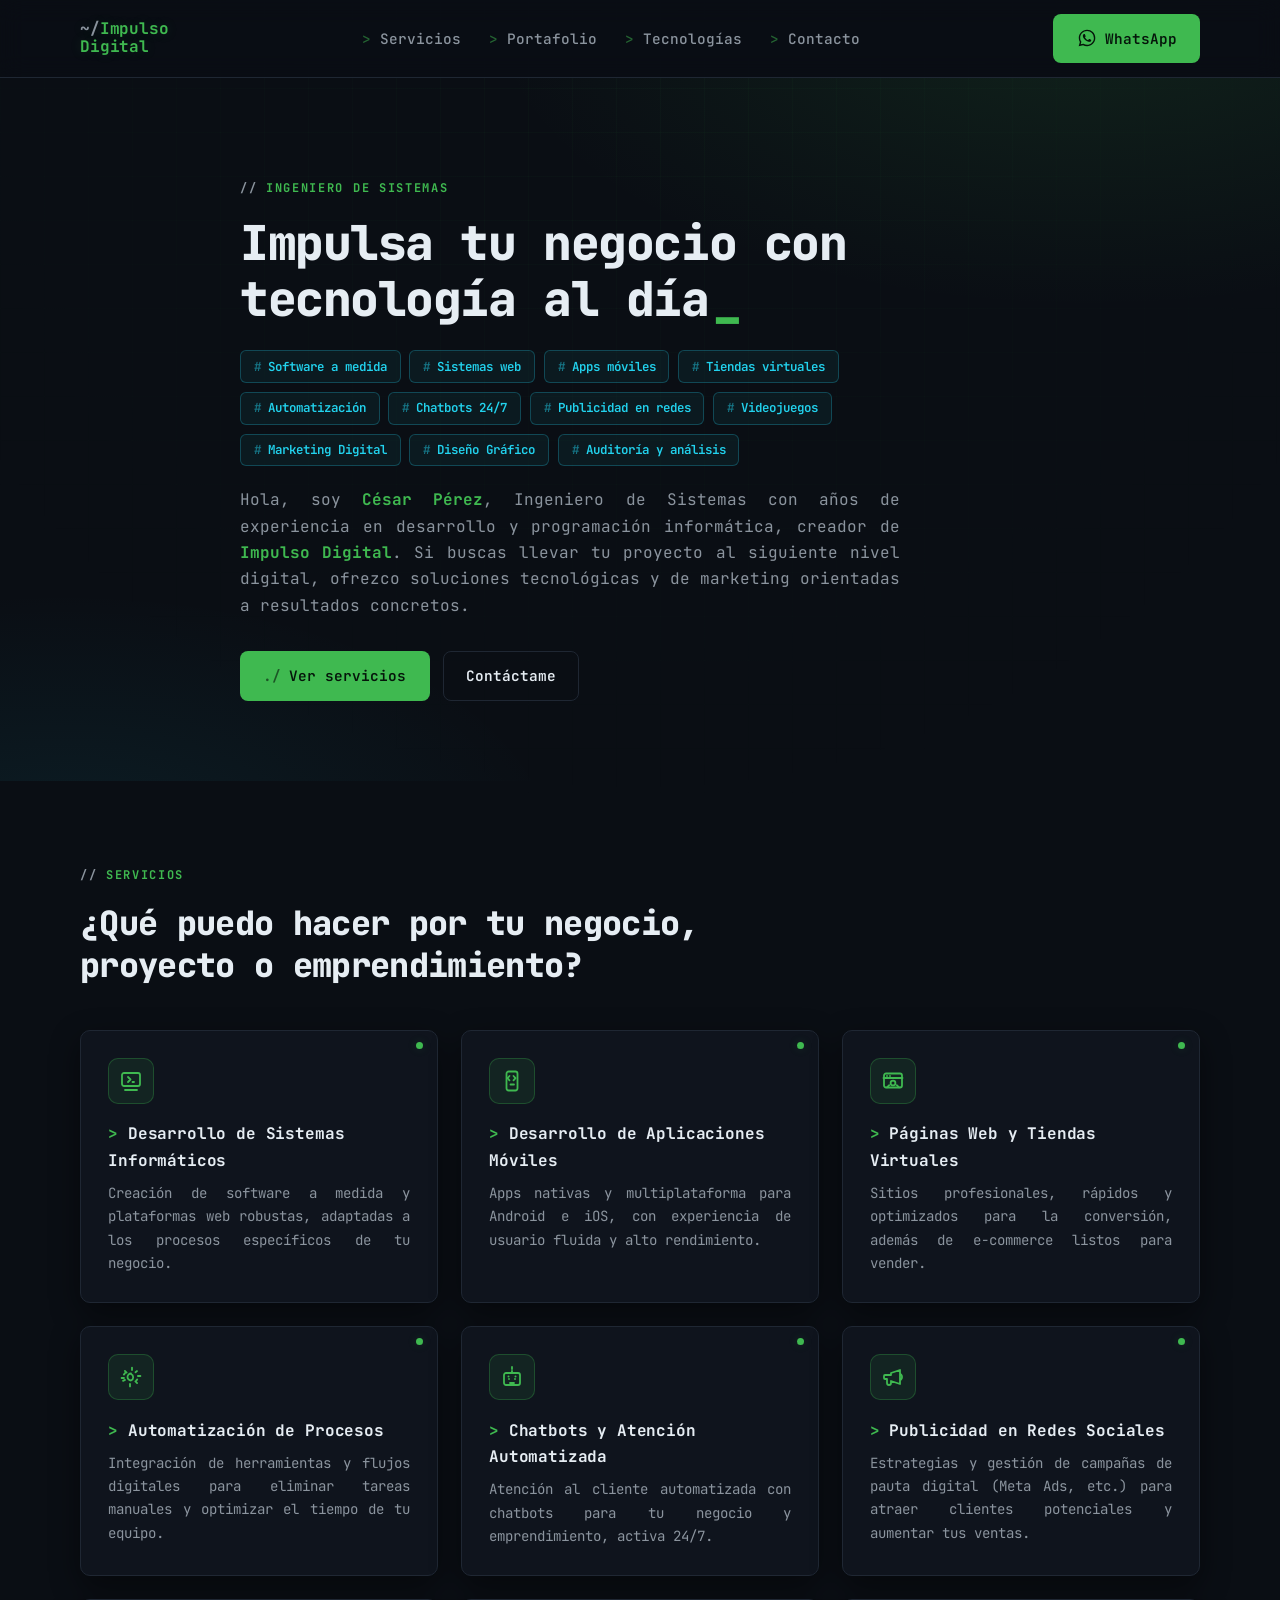
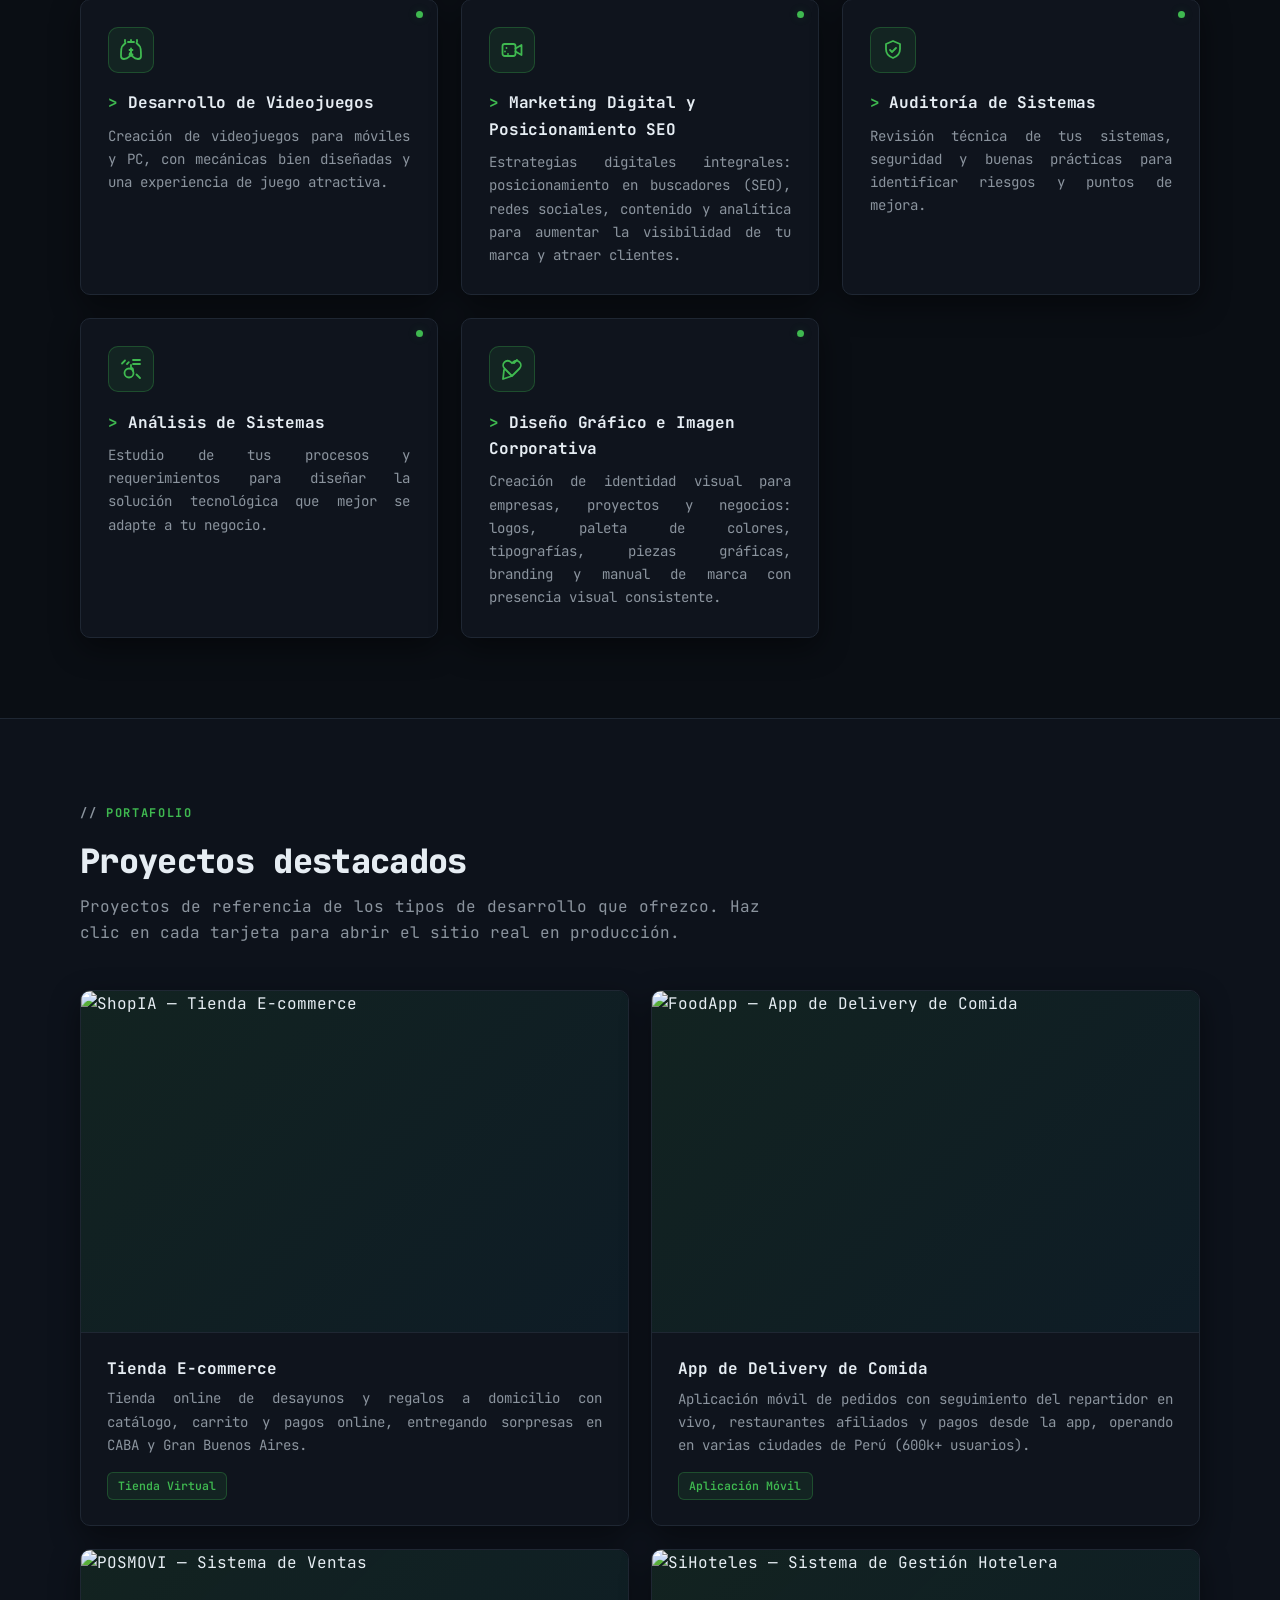
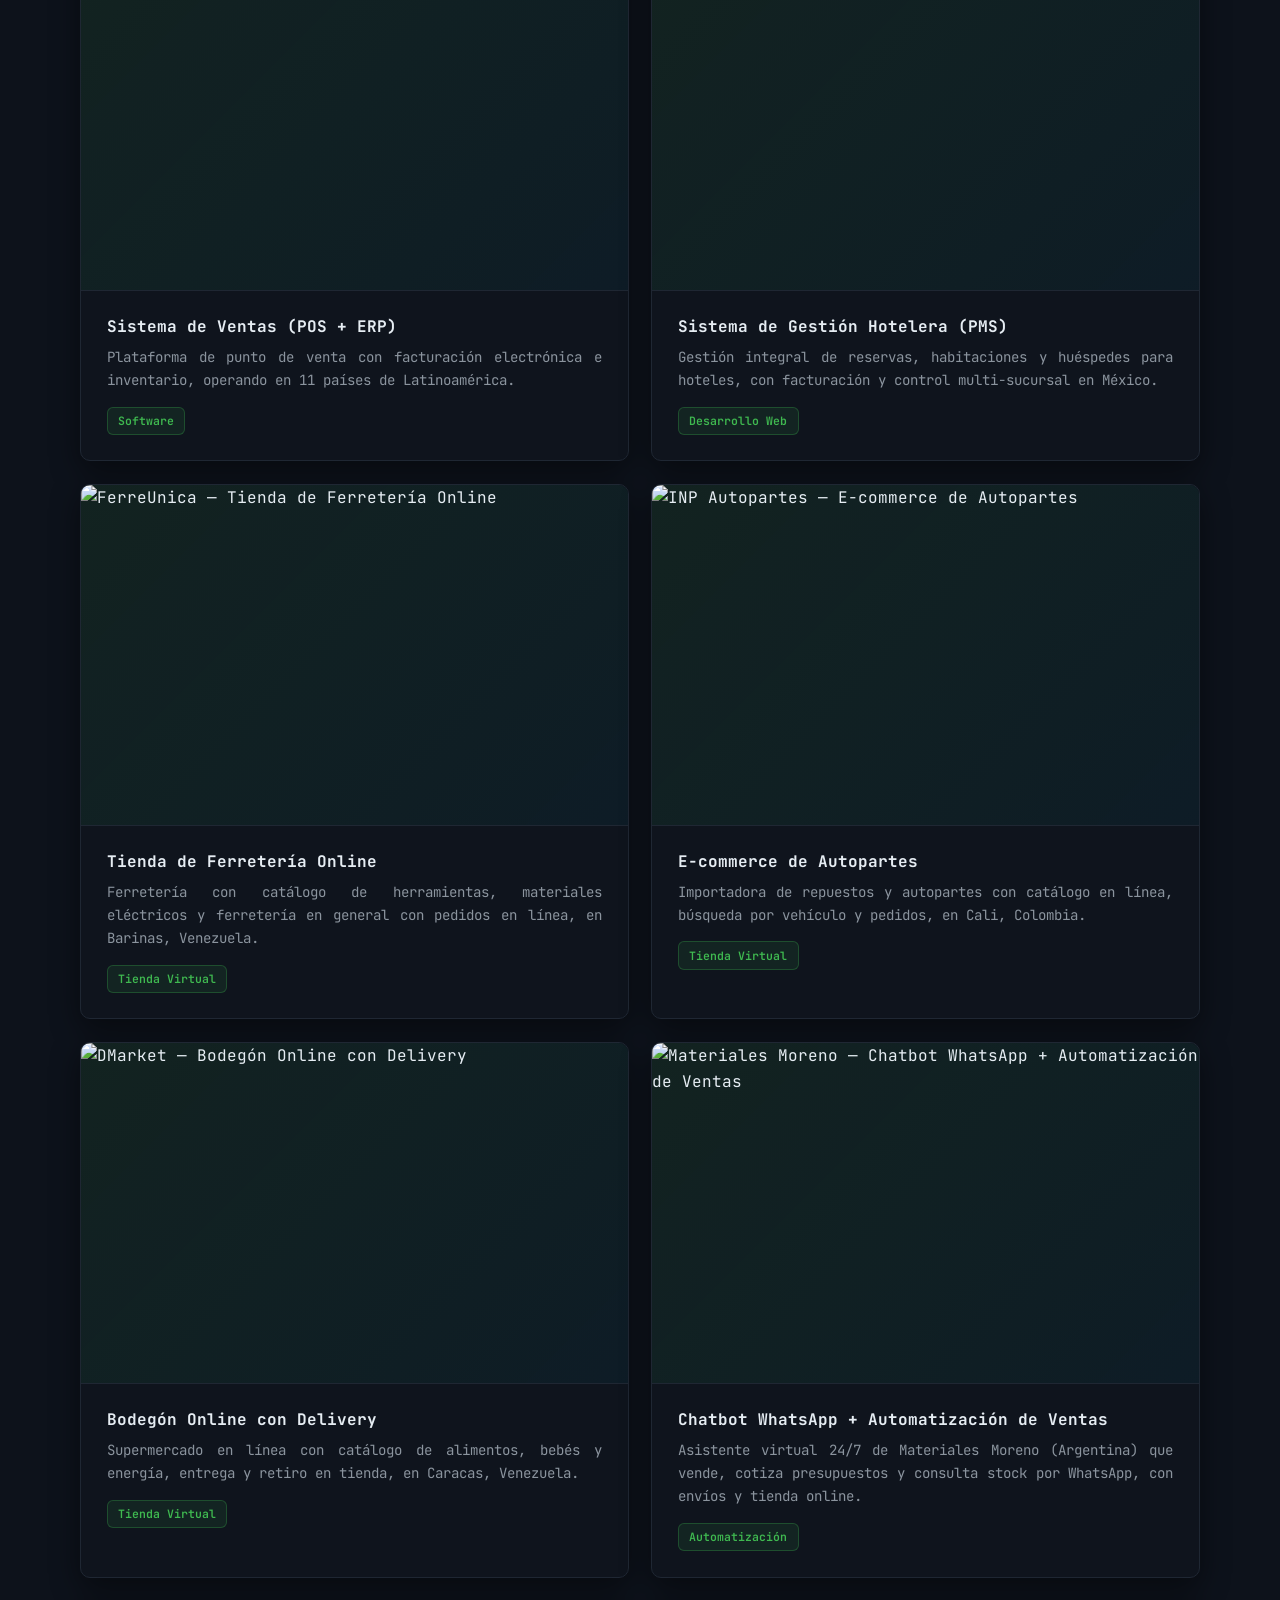
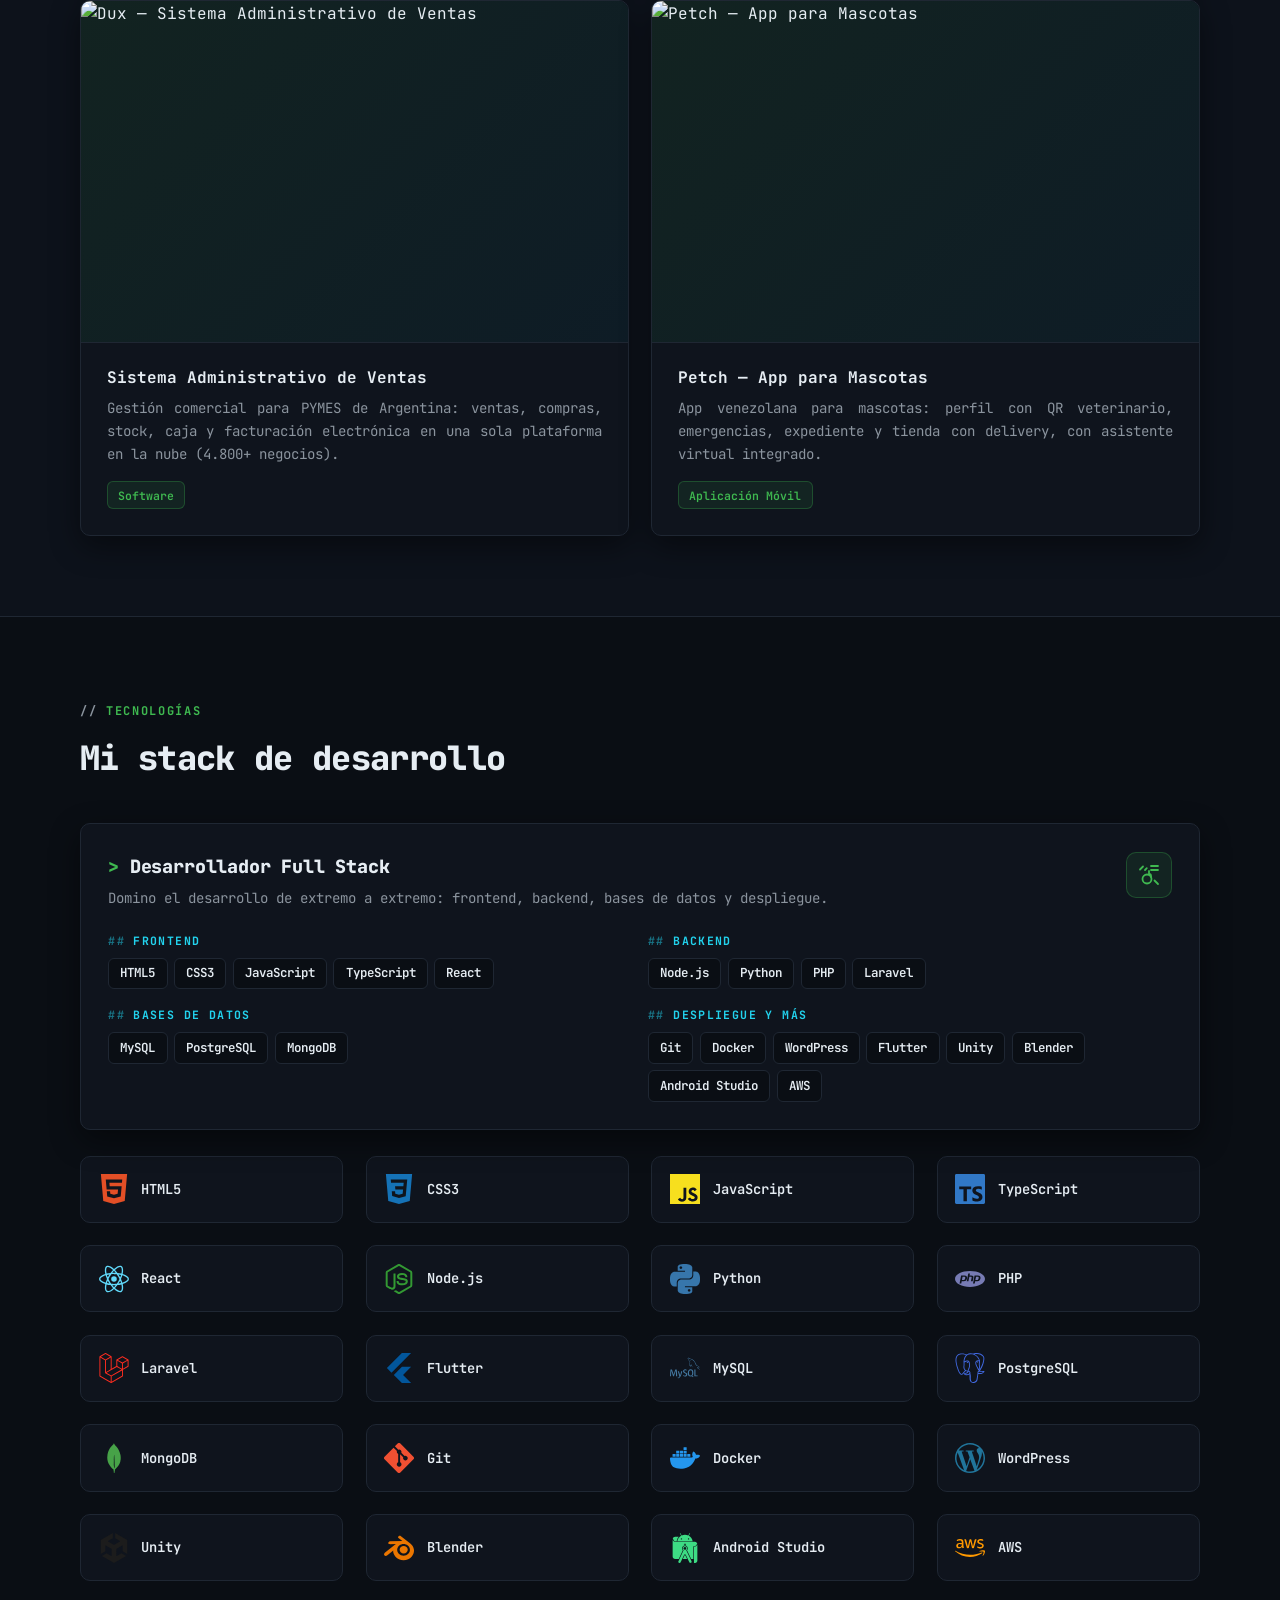
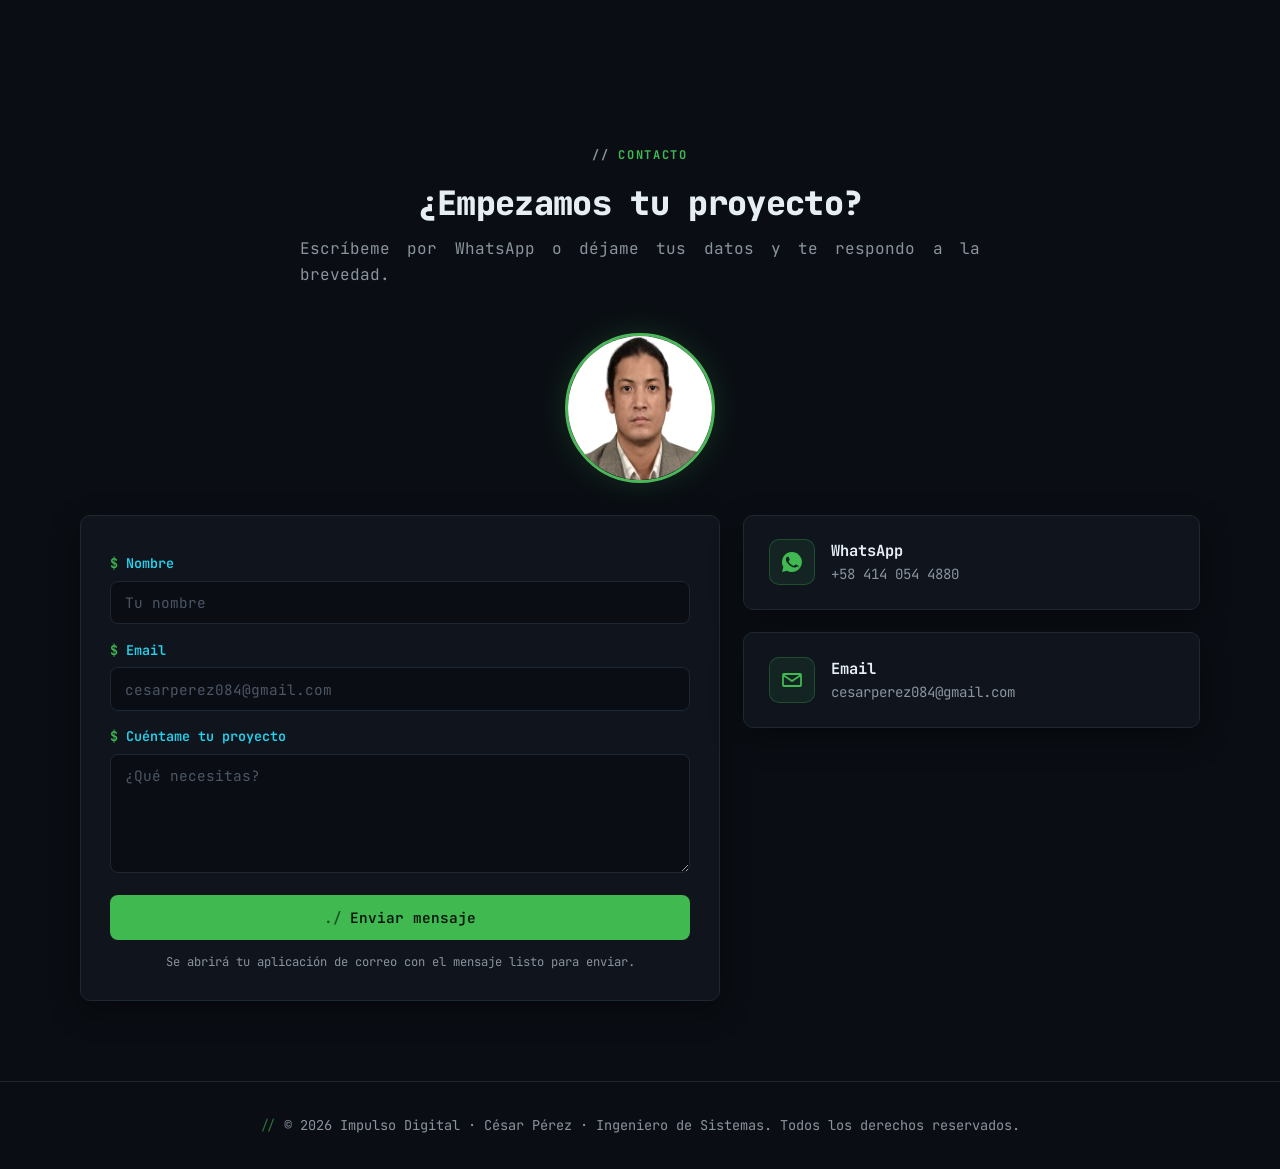
==== index.html @ 7f77f97d "Add files via upload" ====
<!DOCTYPE html>
<html lang="es">
<head>
  <meta charset="UTF-8">
  <meta name="viewport" content="width=device-width, initial-scale=1.0">
  <meta name="description" content="Servicios de ingeniería de sistemas: desarrollo de software, apps móviles, páginas web, tiendas virtuales, automatización y publicidad digital.">
  <title>César Pérez | Impulso Digital | Ingeniero de Sistemas</title>
  <link rel="preconnect" href="https://fonts.googleapis.com">
  <link rel="preconnect" href="https://fonts.gstatic.com" crossorigin>
  <link href="https://fonts.googleapis.com/css2?family=JetBrains+Mono:wght@400;500;600;700;800&display=swap" rel="stylesheet">
  <link rel="icon" type="image/png" href="img/9594783.png">
  <link rel="stylesheet" href="css/styles.css">
  <script>
    window.va = window.va || function () { (window.vaq = window.vaq || []).push(arguments); };
  </script>
  <script defer src="/_vercel/insights/script.js"></script>
</head>
<body>

  <header class="nav">
    <div class="container nav-inner">
      <a href="#inicio" class="logo">Impulso<br>Digital</a>
      <nav class="nav-links">
        <a href="#servicios">Servicios</a>
        <a href="#portafolio">Portafolio</a>
        <a href="#tecnologias">Tecnologías</a>
        <a href="#contacto">Contacto</a>
      </nav>
      <a href="https://wa.me/584140544880" target="_blank" rel="noopener" class="btn btn-primary nav-cta" aria-label="WhatsApp">
        <svg class="cta-icon" viewBox="0 0 24 24" width="20" height="20" fill="currentColor" aria-hidden="true"><path d="M12.04 2C6.58 2 2.13 6.45 2.13 11.91c0 1.75.46 3.45 1.32 4.95L2 22l5.25-1.38a9.9 9.9 0 0 0 4.79 1.22h.01c5.46 0 9.9-4.45 9.9-9.91 0-2.65-1.03-5.14-2.9-7.01A9.82 9.82 0 0 0 12.04 2zm.01 18.14h-.01a8.2 8.2 0 0 1-4.19-1.15l-.3-.18-3.11.82.83-3.04-.2-.31a8.2 8.2 0 0 1-1.26-4.37c0-4.54 3.7-8.23 8.24-8.23 2.2 0 4.27.86 5.82 2.42a8.18 8.18 0 0 1 2.41 5.83c0 4.54-3.7 8.24-8.23 8.24zm4.52-6.16c-.25-.12-1.47-.72-1.69-.81-.23-.08-.39-.12-.56.13-.17.24-.64.8-.78.97-.14.16-.29.18-.54.06-.25-.12-1.05-.39-1.99-1.23-.74-.66-1.23-1.47-1.38-1.72-.14-.25-.02-.38.11-.51.11-.11.25-.29.37-.43.12-.14.17-.25.25-.41.08-.17.04-.31-.02-.43-.06-.12-.56-1.34-.76-1.84-.2-.48-.41-.42-.56-.43h-.48c-.17 0-.43.06-.66.31-.22.25-.86.85-.86 2.07 0 1.22.89 2.4 1.01 2.56.12.17 1.75 2.67 4.23 3.74.59.26 1.05.41 1.41.52.59.19 1.13.16 1.56.1.48-.07 1.47-.6 1.67-1.18.21-.58.21-1.07.15-1.18-.06-.1-.23-.16-.48-.28z"/></svg>
        <span class="cta-text">WhatsApp</span>
      </a>
      <button class="nav-toggle" aria-label="Abrir menú">
        <span></span><span></span><span></span>
      </button>
    </div>
  </header>

  <main>
    <section id="inicio" class="hero">
      <div class="container hero-inner">
        <p class="eyebrow">Ingeniero de Sistemas</p>
        <h1>Impulsa tu negocio con tecnología al día</h1>
        <ul class="hero-services">
          <li>Software a medida</li>
          <li>Sistemas web</li>
          <li>Apps móviles</li>
          <li>Tiendas virtuales</li>
          <li>Automatización</li>
          <li>Chatbots 24/7</li>
          <li>Publicidad en redes</li>
          <li>Videojuegos</li>
          <li>Marketing Digital</li>
          <li>Diseño Gráfico</li>
          <li>Auditoría y análisis</li>
        </ul>
        <p class="hero-sub">Hola, soy <strong>César Pérez</strong>, Ingeniero de Sistemas con años de experiencia en desarrollo y programación informática, creador de <strong>Impulso Digital</strong>. Si buscas llevar tu proyecto al siguiente nivel digital, ofrezco soluciones tecnológicas y de marketing orientadas a resultados concretos.</p>
        <div class="hero-actions">
          <a href="#servicios" class="btn btn-primary">Ver servicios</a>
          <a href="#contacto" class="btn btn-outline">Contáctame</a>
        </div>
      </div>
    </section>

    <section id="servicios" class="section">
      <div class="container">
        <div class="section-head">
          <p class="eyebrow">Servicios</p>
          <h2>¿Qué puedo hacer por tu negocio, proyecto o emprendimiento?</h2>
        </div>
        <div class="grid services-grid">
          <article class="card service">
            <div class="icon"><svg><use href="#sistema"></use></svg></div>
            <h3>Desarrollo de Sistemas Informáticos</h3>
            <p>Creación de software a medida y plataformas web robustas, adaptadas a los procesos específicos de tu negocio.</p>
          </article>
          <article class="card service">
            <div class="icon"><svg><use href="#app"></use></svg></div>
            <h3>Desarrollo de Aplicaciones Móviles</h3>
            <p>Apps nativas y multiplataforma para Android e iOS, con experiencia de usuario fluida y alto rendimiento.</p>
          </article>
          <article class="card service">
            <div class="icon"><svg><use href="#web"></use></svg></div>
            <h3>Páginas Web y Tiendas Virtuales</h3>
            <p>Sitios profesionales, rápidos y optimizados para la conversión, además de e-commerce listos para vender.</p>
          </article>
          <article class="card service">
            <div class="icon"><svg><use href="#autom"></use></svg></div>
            <h3>Automatización de Procesos</h3>
            <p>Integración de herramientas y flujos digitales para eliminar tareas manuales y optimizar el tiempo de tu equipo.</p>
          </article>
          <article class="card service">
            <div class="icon"><svg><use href="#bot"></use></svg></div>
            <h3>Chatbots y Atención Automatizada</h3>
            <p>Atención al cliente automatizada con chatbots para tu negocio y emprendimiento, activa 24/7.</p>
          </article>
          <article class="card service">
            <div class="icon"><svg><use href="#ads"></use></svg></div>
            <h3>Publicidad en Redes Sociales</h3>
            <p>Estrategias y gestión de campañas de pauta digital (Meta Ads, etc.) para atraer clientes potenciales y aumentar tus ventas.</p>
          </article>
          <article class="card service">
            <div class="icon"><svg><use href="#game"></use></svg></div>
            <h3>Desarrollo de Videojuegos</h3>
            <p>Creación de videojuegos para móviles y PC, con mecánicas bien diseñadas y una experiencia de juego atractiva.</p>
          </article>
          <article class="card service">
            <div class="icon"><svg><use href="#video"></use></svg></div>
            <h3>Marketing Digital y Posicionamiento SEO</h3>
            <p>Estrategias digitales integrales: posicionamiento en buscadores (SEO), redes sociales, contenido y analítica para aumentar la visibilidad de tu marca y atraer clientes.</p>
          </article>
          <article class="card service">
            <div class="icon"><svg><use href="#audit"></use></svg></div>
            <h3>Auditoría de Sistemas</h3>
            <p>Revisión técnica de tus sistemas, seguridad y buenas prácticas para identificar riesgos y puntos de mejora.</p>
          </article>
          <article class="card service">
            <div class="icon"><svg><use href="#analisis"></use></svg></div>
            <h3>Análisis de Sistemas</h3>
            <p>Estudio de tus procesos y requerimientos para diseñar la solución tecnológica que mejor se adapte a tu negocio.</p>
          </article>
          <article class="card service">
            <div class="icon"><svg><use href="#design"></use></svg></div>
            <h3>Diseño Gráfico e Imagen Corporativa</h3>
            <p>Creación de identidad visual para empresas, proyectos y negocios: logos, paleta de colores, tipografías, piezas gráficas, branding y manual de marca con presencia visual consistente.</p>
          </article>
        </div>
    </section>

    <section id="portafolio" class="section section-alt">
      <div class="container">
        <div class="section-head">
          <p class="eyebrow">Portafolio</p>
          <h2>Proyectos destacados</h2>
          <p class="section-desc">Proyectos de referencia de los tipos de desarrollo que ofrezco. Haz clic en cada tarjeta para abrir el sitio real en producción.</p>
        </div>
        <div class="grid portfolio-grid">
          <a class="portfolio-link" href="https://desayunospersonalizados.com/" target="_blank" rel="noopener">
            <figure class="card portfolio-card">
              <div class="portfolio-img"><img src="https://s.wordpress.com/mshots/v1/https%3A%2F%2Fdesayunospersonalizados.com%2F?w=1000" alt="ShopIA — Tienda E-commerce" loading="lazy"></div>
              <figcaption>
                <h3>Tienda E-commerce</h3>
                <p>Tienda online de desayunos y regalos a domicilio con catálogo, carrito y pagos online, entregando sorpresas en CABA y Gran Buenos Aires.</p>
                <span class="tag">Tienda Virtual</span>
              </figcaption>
            </figure>
          </a>
          <a class="portfolio-link" href="https://llamafood.com/" target="_blank" rel="noopener">
            <figure class="card portfolio-card">
              <div class="portfolio-img"><img src="https://s.wordpress.com/mshots/v1/https%3A%2F%2Fllamafood.com%2F?w=1000" alt="FoodApp — App de Delivery de Comida" loading="lazy"></div>
              <figcaption>
                <h3>App de Delivery de Comida</h3>
                <p>Aplicación móvil de pedidos con seguimiento del repartidor en vivo, restaurantes afiliados y pagos desde la app, operando en varias ciudades de Perú (600k+ usuarios).</p>
                <span class="tag">Aplicación Móvil</span>
              </figcaption>
            </figure>
          </a>
          <a class="portfolio-link" href="https://www.posmovi.com/" target="_blank" rel="noopener">
            <figure class="card portfolio-card">
              <div class="portfolio-img"><img src="https://s.wordpress.com/mshots/v1/https%3A%2F%2Fwww.posmovi.com%2F?w=1000" alt="POSMOVI — Sistema de Ventas" loading="lazy"></div>
              <figcaption>
                <h3>Sistema de Ventas (POS + ERP)</h3>
                <p>Plataforma de punto de venta con facturación electrónica e inventario, operando en 11 países de Latinoamérica.</p>
                <span class="tag">Software</span>
              </figcaption>
            </figure>
          </a>
          <a class="portfolio-link" href="https://sihoteles.com/" target="_blank" rel="noopener">
            <figure class="card portfolio-card">
              <div class="portfolio-img"><img src="https://s.wordpress.com/mshots/v1/https%3A%2F%2Fsihoteles.com%2F?w=1000" alt="SiHoteles — Sistema de Gestión Hotelera" loading="lazy"></div>
              <figcaption>
                <h3>Sistema de Gestión Hotelera (PMS)</h3>
                <p>Gestión integral de reservas, habitaciones y huéspedes para hoteles, con facturación y control multi-sucursal en México.</p>
                <span class="tag">Desarrollo Web</span>
              </figcaption>
            </figure>
          </a>
          <a class="portfolio-link" href="https://ferreunica.com/" target="_blank" rel="noopener">
            <figure class="card portfolio-card">
              <div class="portfolio-img"><img src="https://s.wordpress.com/mshots/v1/https%3A%2F%2Fferreunica.com%2F?w=1000" alt="FerreUnica — Tienda de Ferretería Online" loading="lazy"></div>
              <figcaption>
                <h3>Tienda de Ferretería Online</h3>
                <p>Ferretería con catálogo de herramientas, materiales eléctricos y ferretería en general con pedidos en línea, en Barinas, Venezuela.</p>
                <span class="tag">Tienda Virtual</span>
              </figcaption>
            </figure>
          </a>
          <a class="portfolio-link" href="https://inpautopartes.com/" target="_blank" rel="noopener">
            <figure class="card portfolio-card">
              <div class="portfolio-img"><img src="https://s.wordpress.com/mshots/v1/https%3A%2F%2Finpautopartes.com%2F?w=1000" alt="INP Autopartes — E-commerce de Autopartes" loading="lazy"></div>
              <figcaption>
                <h3>E-commerce de Autopartes</h3>
                <p>Importadora de repuestos y autopartes con catálogo en línea, búsqueda por vehículo y pedidos, en Cali, Colombia.</p>
                <span class="tag">Tienda Virtual</span>
              </figcaption>
            </figure>
          </a>
          <a class="portfolio-link" href="https://www.dmarket.com.ve/" target="_blank" rel="noopener">
            <figure class="card portfolio-card">
              <div class="portfolio-img"><img src="https://s.wordpress.com/mshots/v1/https%3A%2F%2Fwww.dmarket.com.ve%2F?w=1000" alt="DMarket — Bodegón Online con Delivery" loading="lazy"></div>
              <figcaption>
                <h3>Bodegón Online con Delivery</h3>
                <p>Supermercado en línea con catálogo de alimentos, bebés y energía, entrega y retiro en tienda, en Caracas, Venezuela.</p>
                <span class="tag">Tienda Virtual</span>
              </figcaption>
            </figure>
          </a>
          <a class="portfolio-link" href="https://materialesmoreno.com.ar/" target="_blank" rel="noopener">
            <figure class="card portfolio-card">
              <div class="portfolio-img"><img src="https://s.wordpress.com/mshots/v1/https%3A%2F%2Fmaterialesmoreno.com.ar%2F?w=1000" alt="Materiales Moreno — Chatbot WhatsApp + Automatización de Ventas" loading="lazy"></div>
              <figcaption>
                <h3>Chatbot WhatsApp + Automatización de Ventas</h3>
                <p>Asistente virtual 24/7 de Materiales Moreno (Argentina) que vende, cotiza presupuestos y consulta stock por WhatsApp, con envíos y tienda online.</p>
                <span class="tag">Automatización</span>
              </figcaption>
            </figure>
          </a>
          <a class="portfolio-link" href="https://duxsoftware.com.ar/" target="_blank" rel="noopener">
            <figure class="card portfolio-card">
              <div class="portfolio-img"><img src="https://s.wordpress.com/mshots/v1/https%3A%2F%2Fduxsoftware.com.ar%2F?w=1000" alt="Dux — Sistema Administrativo de Ventas" loading="lazy"></div>
              <figcaption>
                <h3>Sistema Administrativo de Ventas</h3>
                <p>Gestión comercial para PYMES de Argentina: ventas, compras, stock, caja y facturación electrónica en una sola plataforma en la nube (4.800+ negocios).</p>
                <span class="tag">Software</span>
              </figcaption>
            </figure>
          </a>
          <a class="portfolio-link" href="https://play.google.com/store/apps/details?id=com.bdac.petch" target="_blank" rel="noopener">
            <figure class="card portfolio-card">
              <div class="portfolio-img"><img src="https://s.wordpress.com/mshots/v1/https%3A%2F%2Fplay.google.com%2Fstore%2Fapps%2Fdetails%3Fid%3Dcom.bdac.petch?w=1000" alt="Petch — App para Mascotas" loading="lazy"></div>
              <figcaption>
                <h3>Petch — App para Mascotas</h3>
                <p>App venezolana para mascotas: perfil con QR veterinario, emergencias, expediente y tienda con delivery, con asistente virtual integrado.</p>
                <span class="tag">Aplicación Móvil</span>
              </figcaption>
            </figure>
          </a>
        </div>
      </div>
    </section>

    <section id="tecnologias" class="section">
      <div class="container">
        <div class="section-head">
          <p class="eyebrow">Tecnologías</p>
          <h2>Mi stack de desarrollo</h2>
        </div>

        <article class="card fullstack-card">
          <div class="fullstack-head">
            <div class="fullstack-title">
              <h3>Desarrollador Full Stack</h3>
              <p>Domino el desarrollo de extremo a extremo: frontend, backend, bases de datos y despliegue.</p>
            </div>
            <div class="icon"><svg><use href="#analisis"></use></svg></div>
          </div>
          <div class="fullstack-groups">
            <div class="fs-group">
              <h4>Frontend</h4>
              <div class="fs-chips">
                <span>HTML5</span><span>CSS3</span><span>JavaScript</span><span>TypeScript</span><span>React</span>
              </div>
            </div>
            <div class="fs-group">
              <h4>Backend</h4>
              <div class="fs-chips">
                <span>Node.js</span><span>Python</span><span>PHP</span><span>Laravel</span>
              </div>
            </div>
            <div class="fs-group">
              <h4>Bases de datos</h4>
              <div class="fs-chips">
                <span>MySQL</span><span>PostgreSQL</span><span>MongoDB</span>
              </div>
            </div>
            <div class="fs-group">
              <h4>Despliegue y más</h4>
              <div class="fs-chips">
                <span>Git</span><span>Docker</span><span>WordPress</span><span>Flutter</span><span>Unity</span><span>Blender</span><span>Android Studio</span><span>AWS</span>
              </div>
            </div>
          </div>
        </article>

        <div class="grid tech-grid">
          <article class="tech">
            <img src="img/html5.svg" alt="HTML5">
            <span>HTML5</span>
          </article>
          <article class="tech">
            <img src="img/css3.svg" alt="CSS3">
            <span>CSS3</span>
          </article>
          <article class="tech">
            <img src="img/javascript.svg" alt="JavaScript">
            <span>JavaScript</span>
          </article>
          <article class="tech">
            <img src="img/typescript.svg" alt="TypeScript">
            <span>TypeScript</span>
          </article>
          <article class="tech">
            <img src="img/react.svg" alt="React">
            <span>React</span>
          </article>
          <article class="tech">
            <img src="img/nodedotjs.svg" alt="Node.js">
            <span>Node.js</span>
          </article>
          <article class="tech">
            <img src="img/python.svg" alt="Python">
            <span>Python</span>
          </article>
          <article class="tech">
            <img src="img/php.svg" alt="PHP">
            <span>PHP</span>
          </article>
          <article class="tech">
            <img src="img/laravel.svg" alt="Laravel">
            <span>Laravel</span>
          </article>
          <article class="tech">
            <img src="img/flutter.svg" alt="Flutter">
            <span>Flutter</span>
          </article>
          <article class="tech">
            <img src="img/mysql.svg" alt="MySQL">
            <span>MySQL</span>
          </article>
          <article class="tech">
            <img src="img/postgresql.svg" alt="PostgreSQL">
            <span>PostgreSQL</span>
          </article>
          <article class="tech">
            <img src="img/mongodb.svg" alt="MongoDB">
            <span>MongoDB</span>
          </article>
          <article class="tech">
            <img src="img/git.svg" alt="Git">
            <span>Git</span>
          </article>
          <article class="tech">
            <img src="img/docker.svg" alt="Docker">
            <span>Docker</span>
          </article>
          <article class="tech">
            <img src="img/wordpress.svg" alt="WordPress">
            <span>WordPress</span>
          </article>
          <article class="tech">
            <img src="img/unity.svg" alt="Unity">
            <span>Unity</span>
          </article>
          <article class="tech">
            <img src="img/blender.svg" alt="Blender">
            <span>Blender</span>
          </article>
          <article class="tech">
            <img src="img/androidstudio.svg" alt="Android Studio">
            <span>Android Studio</span>
          </article>
          <article class="tech">
            <img src="img/amazonaws.svg" alt="AWS">
            <span>AWS</span>
          </article>
        </div>
      </div>
    </section>

    <section id="contacto" class="section">
      <div class="container contact-inner">
        <div class="section-head">
          <p class="eyebrow">Contacto</p>
          <h2>¿Empezamos tu proyecto?</h2>
          <p class="section-desc">Escríbeme por WhatsApp o déjame tus datos y te respondo a la brevedad.</p>
        </div>
        <div class="contact-photo-wrap">
          <img src="cesar.jpg" alt="César Augusto Pérez González" class="contact-photo">
        </div>
        <div class="contact-grid">
          <form id="contact-form" class="card contact-form" action="#">
            <label for="nombre">Nombre</label>
            <input type="text" id="nombre" name="nombre" placeholder="Tu nombre" required>
            <label for="email">Email</label>
            <input type="email" id="email" name="email" placeholder="cesarperez084@gmail.com" required>
            <label for="mensaje">Cuéntame tu proyecto</label>
            <textarea id="mensaje" name="mensaje" rows="5" placeholder="¿Qué necesitas?" required></textarea>
            <button type="submit" class="btn btn-primary">Enviar mensaje</button>
            <p class="form-note">Se abrirá tu aplicación de correo con el mensaje listo para enviar.</p>
          </form>
          <aside class="contact-info">
            <a href="https://wa.me/584140544880" target="_blank" rel="noopener" class="card contact-cta wa">
              <div class="icon"><svg><use href="#whatsapp"></use></svg></div>
              <div>
                <h3>WhatsApp</h3>
                <p>+58 414 054 4880</p>
              </div>
            </a>
            <a href="mailto:cesarperez084@gmail.com" class="card contact-cta">
              <div class="icon"><svg><use href="#mail"></use></svg></div>
              <div>
                <h3>Email</h3>
                <p>cesarperez084@gmail.com</p>
              </div>
            </a>
          </aside>
        </div>
      </div>
    </section>
  </main>

  <footer class="footer">
    <div class="container">
      <p>© <span id="year"></span> Impulso Digital · César Pérez · Ingeniero de Sistemas. Todos los derechos reservados.</p>
    </div>
  </footer>

  <svg xmlns="http://www.w3.org/2000/svg" style="display:none" aria-hidden="true">
    <symbol id="sistema" viewBox="0 0 24 24"><rect x="3" y="4" width="18" height="13" rx="2" fill="none" stroke="currentColor" stroke-width="1.8"/><path fill="none" stroke="currentColor" stroke-linecap="round" stroke-linejoin="round" stroke-width="1.8" d="M9 8l2.5 2.5L9 13M13.5 13H15M6 21h12"/></symbol>
    <symbol id="app" viewBox="0 0 24 24"><rect x="6.5" y="2.5" width="11" height="19" rx="2.2" fill="none" stroke="currentColor" stroke-width="1.8"/><path fill="none" stroke="currentColor" stroke-linecap="round" stroke-linejoin="round" stroke-width="1.8" d="M9.5 7l-2 2.2 2 2.2M13.5 7l2 2.2-2 2.2M10.5 15.5h3.5"/></symbol>
    <symbol id="web" viewBox="0 0 24 24"><rect x="3" y="4.5" width="18" height="14" rx="2" fill="none" stroke="currentColor" stroke-width="1.8"/><path fill="none" stroke="currentColor" stroke-linecap="round" stroke-linejoin="round" stroke-width="1.8" d="M2.5 9h19M6 7h.01M9 7h.01"/><circle cx="12" cy="14" r="2.4" fill="none" stroke="currentColor" stroke-width="1.8"/><path fill="none" stroke="currentColor" stroke-linecap="round" stroke-width="1.8" d="M8.2 16.2 6 18.4M15.8 16.2 18 18.4"/></symbol>
    <symbol id="autom" viewBox="0 0 24 24"><path fill="none" stroke="currentColor" stroke-linecap="round" stroke-linejoin="round" stroke-width="1.8" d="M12 8.5A3.5 3.5 0 1 0 12 15.5a3.5 3.5 0 0 0 0-6.5ZM4.9 9.6 6 8.1M17.1 15.9l1.1-1.5M13 2.6v2.4M11 18.9v2.5M5.9 5.9l1.7 1.7M16.4 16.4l1.7 1.7M2.6 13h2.4M18.9 11h2.5M4.1 15.9 6 14.9M18 6.1l-1.5 1.1"/></symbol>
    <symbol id="bot" viewBox="0 0 24 24"><rect x="4" y="8" width="16" height="12" rx="2" fill="none" stroke="currentColor" stroke-width="1.8"/><path fill="none" stroke="currentColor" stroke-linecap="round" stroke-linejoin="round" stroke-width="1.8" d="M12 4V2M9 14h.01M15 14h.01M10 18h4M12 8V6"/><circle cx="8.5" cy="11.5" r="1" fill="currentColor"/><circle cx="15.5" cy="11.5" r="1" fill="currentColor"/></symbol>
    <symbol id="ads" viewBox="0 0 24 24"><path fill="none" stroke="currentColor" stroke-linecap="round" stroke-linejoin="round" stroke-width="1.8" d="M3 11v2a1 1 0 0 0 1 1h2v4a2 2 0 0 0 4 0v-2l9 3V5l-9 3v2H4a1 1 0 0 0-1 1ZM20 9.5a3.5 3.5 0 0 1 0 5"/></symbol>
    <symbol id="game" viewBox="0 0 24 24"><path fill="none" stroke="currentColor" stroke-linecap="round" stroke-linejoin="round" stroke-width="1.8" d="M12 2v2M6 2v2M18 2v2M9 4h6M6.5 5l-3 3C2 9 2 14 2 18a3 3 0 0 0 3 3 7 7 0 0 0 7-7v-2M17.5 5l3 3c1.5 1 1.5 6 1.5 10a3 3 0 0 1-3 3 7 7 0 0 1-7-7v-2"/><path fill="none" stroke="currentColor" stroke-linecap="round" stroke-width="1.8" d="M12 12v2.5M12 12h-1.5M12 12v-1.5M12 12h1.5M12 15a1.5 1.5 0 1 0 1.5 1.5"/></symbol>
    <symbol id="video" viewBox="0 0 24 24"><rect x="2.5" y="6" width="13" height="12" rx="2.2" fill="none" stroke="currentColor" stroke-width="1.8"/><path fill="none" stroke="currentColor" stroke-linecap="round" stroke-linejoin="round" stroke-width="1.8" d="m15.5 10.5 6-3.5v10l-6-3.5M6.5 10h.01M5 13.5h.01M8 16h.01"/></symbol>
    <symbol id="audit" viewBox="0 0 24 24"><path fill="none" stroke="currentColor" stroke-linecap="round" stroke-linejoin="round" stroke-width="1.8" d="M12 3l7 3v5c0 4.5-3 7.6-7 9-4-1.4-7-4.5-7-9V6l7-3ZM9 12l2 2 4-4"/></symbol>
    <symbol id="analisis" viewBox="0 0 24 24"><path fill="none" stroke="currentColor" stroke-linecap="round" stroke-linejoin="round" stroke-width="1.8" d="M14 3h7M14 7h7M3 6.5 6 3.5M21 21l-3.5-3.5M8 7l1.8-1.8M12 8v3a2 2 0 0 1 2 2v1"/><circle cx="10" cy="16" r="4.5" fill="none" stroke="currentColor" stroke-width="1.8"/></symbol>
    <symbol id="whatsapp" viewBox="0 0 24 24"><path fill="currentColor" d="M12 2a10 10 0 0 0-8.6 15.1L2 22l5-1.3A10 10 0 1 0 12 2Zm5.4 14.1c-.2.7-1.3 1.3-1.9 1.4-.5.1-1.1.2-3.5-.8-2.9-1.2-4.8-4-4.9-4.2-.1-.2-1.2-1.6-1.2-3s.7-2.1 1-2.4c.2-.3.5-.4.7-.4h.5c.2 0 .4 0 .6.5l.9 2.1c.1.2.1.4 0 .6l-.4.6-.4.5c-.2.2-.3.4-.1.7.2.3.9 1.5 1.9 2.4 1.3 1.2 2.4 1.6 2.8 1.8.3.2.5.1.7-.1l1-1.1c.2-.3.4-.2.7-.1l2.1 1c.3.1.5.2.6.4.1.1.1.8-.1 1.6Z"/></symbol>
    <symbol id="mail" viewBox="0 0 24 24"><path fill="none" stroke="currentColor" stroke-linecap="round" stroke-linejoin="round" stroke-width="1.8" d="M4 6h16a1 1 0 0 1 1 1v10a1 1 0 0 1-1 1H4a1 1 0 0 1-1-1V7a1 1 0 0 1 1-1Zm17 1-9 6-9-6"/></symbol>
    <symbol id="design" viewBox="0 0 24 24"><path fill="none" stroke="currentColor" stroke-linecap="round" stroke-linejoin="round" stroke-width="1.8" d="M12 19 4.5 11.5a4.5 4.5 0 0 1 6.4-6.4L12 6.2l1.1-1.1a4.5 4.5 0 0 1 6.4 6.4L12 19ZM12 19 3 22l1-9M17 3l-3 3"/></symbol>
    <symbol id="branding" viewBox="0 0 24 24"><path fill="none" stroke="currentColor" stroke-linecap="round" stroke-linejoin="round" stroke-width="1.8" d="M4 4h16v16H4z"/><path fill="none" stroke="currentColor" stroke-linecap="round" stroke-width="1.8" d="M4 9h16M4 15h16M10 4v16M14 4v16"/><path fill="none" stroke="currentColor" stroke-width="1.8" d="M7.5 12 9.5 12M7.5 18 9.5 18M14.5 12 16.5 12M14.5 18 16.5 18"/></symbol>
  </svg>

  <script src="js/main.js"></script>
</body>
</html>
---- css/styles.css ----
:root {
  --bg: #0a0e14;
  --bg-alt: #0d121b;
  --panel: #0f141d;
  --text: #e6edf3;
  --text-muted: #8b949e;
  --accent: #3fb950;
  --accent-2: #22d3ee;
  --accent-dark: #2ea043;
  --accent-glow: rgba(63, 185, 80, 0.18);
  --border: #1f2733;
  --radius: 10px;
  --shadow: 0 10px 30px rgba(0, 0, 0, 0.45);
  --shadow-hover: 0 16px 44px rgba(0, 0, 0, 0.6), 0 0 0 1px rgba(63, 185, 80, 0.35);
  --maxw: 1120px;
  --font: "JetBrains Mono", ui-monospace, "Cascadia Code", Consolas, monospace;
}

* { margin: 0; padding: 0; box-sizing: border-box; }

button {
  font-family: inherit;
  -webkit-appearance: none;
  appearance: none;
}

html {
  -webkit-tap-highlight-color: transparent;
}

html { scroll-behavior: smooth; }

body {
  font-family: var(--font);
  color: var(--text);
  background: var(--bg);
  line-height: 1.65;
  -webkit-font-smoothing: antialiased;
}

body::before {
  content: "";
  position: fixed;
  inset: 0;
  pointer-events: none;
  z-index: 0;
  background-image:
    linear-gradient(rgba(63, 185, 80, 0.04) 1px, transparent 1px),
    linear-gradient(90deg, rgba(63, 185, 80, 0.04) 1px, transparent 1px);
  background-size: 44px 44px;
  -webkit-mask-image: radial-gradient(circle at 50% 0%, #000 0%, transparent 75%);
  mask-image: radial-gradient(circle at 50% 0%, #000 0%, transparent 75%);
}

::selection { background: var(--accent); color: #05150a; }

a { color: inherit; text-decoration: none; }
img { max-width: 100%; display: block; }

p, h1, h2, h3, h4, h5, h6, span, li, label, a, strong, small {
  overflow-wrap: anywhere;
  word-break: break-word;
}

.grid > *, .contact-grid > *, .fullstack-groups > *,
.card, .tech, .service, .portfolio-card, .contact-cta, .fullstack-card {
  min-width: 0;
}

p {
  text-align: justify;
  text-justify: inter-word;
}

.container {
  width: min(var(--maxw), 100% - 2rem);
  margin-inline: auto;
  position: relative;
  z-index: 1;
}

/* ---------- Navbar ---------- */

.nav {
  position: sticky;
  top: 0;
  z-index: 50;
  background: rgba(10, 14, 20, 0.85);
  -webkit-backdrop-filter: blur(12px);
  backdrop-filter: blur(12px);
  border-bottom: 1px solid var(--border);
}

.nav-inner {
  display: flex;
  align-items: center;
  justify-content: space-between;
  gap: 1rem;
  padding: 0.85rem 0;
}

.logo {
  font-weight: 700;
  font-size: 1rem;
  line-height: 1.15;
  letter-spacing: -0.01em;
  color: var(--accent);
  text-shadow: 0 0 12px var(--accent-glow);
}

.logo::before { content: "~/"; color: var(--text-muted); }

.nav-links {
  display: flex;
  position: absolute;
  top: 100%;
  left: 0;
  right: 0;
  flex-direction: column;
  gap: 0;
  background: var(--bg);
  border-bottom: 1px solid var(--border);
  box-shadow: var(--shadow);
  transform: translateY(-8px);
  opacity: 0;
  visibility: hidden;
  transition: transform 0.3s ease, opacity 0.3s ease, visibility 0.3s;
  max-height: calc(100vh - 60px);
  max-height: calc(100dvh - 60px);
  overflow-y: auto;
}

.nav-links.open {
  transform: translateY(0);
  opacity: 1;
  visibility: visible;
}

.nav-links a {
  font-weight: 500;
  font-size: 0.9rem;
  color: var(--text-muted);
  transition: color 0.2s;
  padding: 1rem 1.5rem;
  border-top: 1px solid var(--border);
}

.nav-links a:hover { color: var(--accent); }

.nav-toggle {
  display: flex;
  flex-direction: column;
  gap: 5px;
  background: none;
  border: 0;
  cursor: pointer;
  padding: 4px;
  min-width: 44px;
  min-height: 44px;
  align-items: center;
  justify-content: center;
}

.nav-cta { display: none; }

.nav .nav-cta {
  display: inline-flex;
  align-items: center;
  justify-content: center;
  width: 40px;
  height: 40px;
  padding: 0;
  border-radius: 50%;
  flex-shrink: 0;
}

.nav .nav-cta::before { content: none; }

.nav .nav-cta .cta-text { display: none; }

.nav .nav-cta .cta-icon {
  width: 20px;
  height: 20px;
  flex-shrink: 0;
}

.nav-toggle span {
  width: 22px;
  height: 2px;
  background: var(--accent);
  border-radius: 2px;
  transition: transform 0.25s, opacity 0.25s;
}

/* ---------- Buttons ---------- */

.btn {
  display: inline-flex;
  align-items: center;
  justify-content: center;
  gap: 0.5rem;
  padding: 0.75rem 1.4rem;
  border-radius: 8px;
  font-family: inherit;
  font-weight: 600;
  font-size: 0.9rem;
  cursor: pointer;
  border: 1.5px solid transparent;
  transition: background 0.2s, border-color 0.2s, transform 0.15s, box-shadow 0.2s;
}

.btn:active { transform: translateY(1px); }

.btn-primary {
  background: var(--accent);
  color: #05150a;
  box-shadow: 0 0 0 rgba(63, 185, 80, 0);
}

.btn-primary:hover {
  background: var(--accent-dark);
  box-shadow: 0 0 22px var(--accent-glow);
}

.btn-primary::before { content: "./ "; opacity: 0.6; }

.btn-outline {
  background: transparent;
  border-color: var(--border);
  color: var(--text);
}

.btn-outline:hover { border-color: var(--accent); color: var(--accent); }

/* ---------- Hero ---------- */

.hero {
  padding: 4.5rem 0 3.5rem;
  background:
    radial-gradient(600px 300px at 85% -10%, rgba(63, 185, 80, 0.12), transparent),
    radial-gradient(500px 260px at 5% 110%, rgba(34, 211, 238, 0.08), transparent);
}

.hero-inner { max-width: 800px; }

.eyebrow {
  display: inline-block;
  text-transform: uppercase;
  letter-spacing: 0.14em;
  font-size: 0.75rem;
  font-weight: 700;
  color: var(--accent);
  margin-bottom: 1rem;
}

.eyebrow::before { content: "// "; color: var(--text-muted); }

.hero h1 {
  font-size: clamp(1.8rem, 4.5vw, 3rem);
  font-weight: 800;
  letter-spacing: -0.03em;
  line-height: 1.18;
}

.hero h1::after {
  content: "_";
  color: var(--accent);
  margin-left: 0.1em;
  animation: blink 1.1s step-end infinite;
}

@keyframes blink {
  0%, 50% { opacity: 1; }
  50.01%, 100% { opacity: 0; }
}

.hero-services {
  list-style: none;
  display: flex;
  flex-wrap: wrap;
  gap: 0.55rem;
  margin-top: 1.4rem;
  max-width: 660px;
}

.hero-services li {
  font-size: 0.78rem;
  font-weight: 600;
  color: var(--accent-2);
  background: rgba(34, 211, 238, 0.06);
  border: 1px solid rgba(34, 211, 238, 0.25);
  padding: 0.32rem 0.8rem;
  border-radius: 6px;
}

.hero-services li::before { content: "# "; opacity: 0.5; }

.hero-sub {
  margin-top: 1.3rem;
  font-size: 1rem;
  color: var(--text-muted);
  max-width: 660px;
}

.hero-sub strong { color: var(--accent); font-weight: 700; }

.hero-actions {
  margin-top: 2rem;
  display: flex;
  flex-wrap: wrap;
  gap: 0.8rem;
}

/* ---------- Sections ---------- */

.section { padding: 3.5rem 0; }
.section-alt { background: var(--bg-alt); border-block: 1px solid var(--border); }

.section-head { max-width: 680px; margin-bottom: 2.75rem; }

.section-head h2 {
  font-size: clamp(1.5rem, 3.2vw, 2.1rem);
  font-weight: 800;
  letter-spacing: -0.02em;
  line-height: 1.25;
}

.section-desc { margin-top: 0.75rem; color: var(--text-muted); }

/* ---------- Grid & Cards ---------- */

.grid { display: grid; gap: 1.4rem; }

.services-grid, .portfolio-grid { grid-template-columns: 1fr; }

@media (min-width: 640px) {
  .services-grid, .portfolio-grid { grid-template-columns: repeat(2, 1fr); }
}

@media (min-width: 900px) {
  .services-grid { grid-template-columns: repeat(3, 1fr); }
}

.card {
  background: var(--panel);
  border: 1px solid var(--border);
  border-radius: var(--radius);
  box-shadow: var(--shadow);
  transition: transform 0.25s, box-shadow 0.25s, border-color 0.25s;
  position: relative;
}

.card:hover {
  transform: translateY(-4px);
  box-shadow: var(--shadow-hover);
  border-color: rgba(63, 185, 80, 0.45);
}

.service { padding: 1.7rem; }

.service::before {
  content: "";
  position: absolute;
  top: 0.7rem;
  right: 0.9rem;
  width: 7px;
  height: 7px;
  border-radius: 50%;
  background: var(--accent);
  box-shadow: 0 0 10px var(--accent-glow);
}

.icon {
  width: 46px;
  height: 46px;
  border-radius: 10px;
  background: rgba(63, 185, 80, 0.1);
  border: 1px solid rgba(63, 185, 80, 0.28);
  color: var(--accent);
  display: grid;
  place-items: center;
  margin-bottom: 1.1rem;
}

.icon svg { width: 24px; height: 24px; }

.service h3 {
  font-size: 1rem;
  font-weight: 700;
  letter-spacing: -0.01em;
  margin-bottom: 0.5rem;
}

.service h3::before { content: "> "; color: var(--accent); }

.service p { font-size: 0.88rem; color: var(--text-muted); }

/* ---------- Portfolio ---------- */

.portfolio-card { overflow: hidden; display: flex; flex-direction: column; }

.portfolio-link { display: block; color: inherit; text-decoration: none; }

.portfolio-link .portfolio-card { height: 100%; }

.portfolio-link:hover .portfolio-card { border-color: rgba(63, 185, 80, 0.55); }

.portfolio-img {
  aspect-ratio: 16 / 10;
  overflow: hidden;
  background:
    linear-gradient(135deg, rgba(63, 185, 80, 0.1), rgba(34, 211, 238, 0.05)),
    var(--bg-alt);
  border-bottom: 1px solid var(--border);
}

.portfolio-img img {
  width: 100%;
  height: 100%;
  object-fit: cover;
  display: block;
}

.portfolio-link:hover .portfolio-img img { transform: scale(1.02); }

.portfolio-img img { transition: transform 0.3s ease; }

.portfolio-card figcaption { padding: 1.4rem 1.6rem 1.6rem; }

.portfolio-card h3 { font-size: 1rem; font-weight: 700; margin-bottom: 0.35rem; }

.portfolio-card p { font-size: 0.88rem; color: var(--text-muted); margin-bottom: 0.9rem; }

.tag {
  display: inline-block;
  font-size: 0.72rem;
  font-weight: 600;
  color: var(--accent);
  background: rgba(63, 185, 80, 0.1);
  border: 1px solid rgba(63, 185, 80, 0.28);
  padding: 0.22rem 0.65rem;
  border-radius: 6px;
}

/* ---------- Tecnologías ---------- */

.tech-grid {
  grid-template-columns: repeat(2, 1fr);
  margin-top: 1.6rem;
}

@media (min-width: 640px) {
  .tech-grid { grid-template-columns: repeat(3, 1fr); }
}

@media (min-width: 900px) {
  .tech-grid { grid-template-columns: repeat(4, 1fr); }
}

.tech {
  background: var(--panel);
  border: 1px solid var(--border);
  border-radius: var(--radius);
  padding: 1.1rem;
  display: flex;
  align-items: center;
  gap: 0.8rem;
  flex-wrap: wrap;
  transition: transform 0.2s, border-color 0.2s, box-shadow 0.2s;
}

.tech:hover {
  transform: translateY(-3px);
  border-color: rgba(34, 211, 238, 0.45);
  box-shadow: 0 0 0 1px rgba(34, 211, 238, 0.3), var(--shadow);
}

.tech img { width: 30px; height: 30px; flex-shrink: 0; }

.tech span { font-size: 0.86rem; font-weight: 600; color: var(--text); }

.tech span {
  min-width: 0;
  overflow-wrap: anywhere;
  word-break: break-word;
}

.fullstack-card {
  padding: 1.7rem;
  display: flex;
  flex-direction: column;
  gap: 1.3rem;
}

.fullstack-head {
  display: flex;
  justify-content: space-between;
  align-items: flex-start;
  gap: 1rem;
}

.fullstack-head .icon { margin-bottom: 0; flex-shrink: 0; }

.fullstack-title h3 { font-size: 1.15rem; font-weight: 800; letter-spacing: -0.01em; margin-bottom: 0.3rem; }
.fullstack-title h3::before { content: "> "; color: var(--accent); }
.fullstack-title p { font-size: 0.88rem; color: var(--text-muted); }

.fullstack-groups {
  display: grid;
  grid-template-columns: 1fr;
  gap: 1rem;
}

@media (min-width: 640px) {
  .fullstack-groups { grid-template-columns: repeat(2, 1fr); }
}

.fs-group h4 {
  font-size: 0.72rem;
  font-weight: 700;
  text-transform: uppercase;
  letter-spacing: 0.12em;
  color: var(--accent-2);
  margin-bottom: 0.5rem;
}

.fs-group h4::before { content: "## "; opacity: 0.5; }

.fs-chips {
  display: flex;
  flex-wrap: wrap;
  gap: 0.4rem;
}

.fs-chips span {
  font-size: 0.78rem;
  font-weight: 600;
  color: var(--text);
  background: var(--bg);
  border: 1px solid var(--border);
  padding: 0.28rem 0.7rem;
  border-radius: 6px;
  transition: border-color 0.2s, color 0.2s;
}

.fs-chips span:hover { border-color: var(--accent); color: var(--accent); }

/* ---------- Contact ---------- */

.contact-inner .section-head { text-align: center; margin-inline: auto; }

.contact-photo-wrap { display: flex; justify-content: center; margin-bottom: 2rem; }

.contact-photo {
  width: 150px;
  height: 150px;
  object-fit: cover;
  border-radius: 50%;
  border: 3px solid var(--accent);
  box-shadow: 0 0 30px var(--accent-glow);
  filter: grayscale(0.15) contrast(1.05);
}

.contact-grid {
  display: grid;
  grid-template-columns: 1fr;
  gap: 1.4rem;
  align-items: start;
}

@media (min-width: 900px) {
  .contact-grid { grid-template-columns: 1.4fr 1fr; }
}

.contact-form { padding: 1.8rem; display: flex; flex-direction: column; gap: 0.4rem; }

.contact-form label {
  font-weight: 600;
  font-size: 0.84rem;
  margin-top: 0.5rem;
  color: var(--accent-2);
}

.contact-form label::before { content: "$ "; color: var(--accent); }

.contact-form input,
.contact-form textarea {
  font-family: inherit;
  font-size: 0.9rem;
  padding: 0.7rem 0.9rem;
  border: 1.5px solid var(--border);
  border-radius: 8px;
  background: var(--bg);
  color: var(--text);
  resize: vertical;
  transition: border-color 0.2s, box-shadow 0.2s;
}

.contact-form input::placeholder,
.contact-form textarea::placeholder { color: #4d5666; }

.contact-form input:focus,
.contact-form textarea:focus {
  outline: none;
  border-color: var(--accent);
  box-shadow: 0 0 0 3px var(--accent-glow);
}

.contact-form .btn { margin-top: 1rem; }

.form-note {
  font-size: 0.76rem;
  color: var(--text-muted);
  text-align: center;
  margin-top: 0.3rem;
}

.contact-info { display: flex; flex-direction: column; gap: 1.4rem; }

.contact-cta {
  display: flex;
  align-items: center;
  gap: 1rem;
  padding: 1.4rem 1.6rem;
}

.contact-cta h3 { font-size: 0.96rem; font-weight: 700; }
.contact-cta p { color: var(--text-muted); font-size: 0.88rem; }
.contact-cta .icon { margin-bottom: 0; }

/* ---------- Footer ---------- */

.footer {
  border-top: 1px solid var(--border);
  padding: 2rem 0;
  text-align: center;
  color: var(--text-muted);
  font-size: 0.85rem;
}

.footer p::before { content: "// "; color: var(--accent); opacity: 0.6; }

.footer p { text-align: center; }

/* ---------- Mobile nav ---------- */

html { -webkit-text-size-adjust: 100%; scroll-padding-top: 70px; }

body { overflow-x: hidden; }

@media (min-width: 721px) {
  .nav-toggle { display: none; }

  .nav-links {
    position: static;
    flex-direction: row;
    gap: 1.75rem;
    background: none;
    border: 0;
    box-shadow: none;
    transform: none;
    opacity: 1;
    visibility: visible;
    max-height: none;
    overflow: visible;
    transition: none;
  }

  .nav-links a {
    padding: 0;
    border-top: 0;
    font-size: 0.9rem;
  }

  .nav-links a::before { content: "> "; color: var(--accent); opacity: 0.5; }

  .nav .nav-cta {
    display: inline-flex;
    align-items: center;
    gap: 0.5rem;
    width: auto;
    height: auto;
    padding: 0.75rem 1.4rem;
    border-radius: 8px;
  }

  .nav .nav-cta .cta-text { display: inline; }

  .hero { padding: 6rem 0 5rem; }
  .section { padding: 5rem 0; }
}

/* ---------- Refinamientos mobile-first ---------- */

@media (min-width: 1281px) {
  .hero { padding: 7rem 0 6rem; }
  .section { padding: 6rem 0; }
}

@media (min-width: 721px) and (max-width: 1100px) {
  .nav-links { gap: 1.25rem; }
}

@media (min-width: 721px) and (max-width: 960px) {
  .nav-links a { font-size: 0.85rem; }
  .nav-links { gap: 1rem; }
}

@media (max-width: 840px) {
  .btn { padding: 0.7rem 1.15rem; }
}

@media (min-width: 721px) and (max-width: 840px) {
  .nav-links { gap: 0.85rem; }
  .nav-links a::before { display: none; }
}

@media (max-width: 640px) {
  .hero-services li { font-size: 0.74rem; padding: 0.28rem 0.7rem; }
  .hero-sub { font-size: 0.95rem; }
  .portfolio-card figcaption { padding: 1.1rem 1.2rem 1.3rem; }
  .service { padding: 1.4rem; }
  .tech { padding: 0.95rem; gap: 0.65rem; }
  .tech img { width: 26px; height: 26px; }
  .fullstack-card { padding: 1.4rem; }
  .contact-form { padding: 1.4rem; }
  .contact-cta { padding: 1.15rem 1.3rem; }
  .contact-photo { width: 128px; height: 128px; }
}

@media (max-width: 480px) {
  .container { width: calc(100% - 1.5rem); }
  .hero { padding: 3.25rem 0 2.75rem; }
  .hero h1 { font-size: 1.55rem; }
  .section { padding: 2.75rem 0; }
  .section-head { margin-bottom: 2rem; }
  .hero-actions { flex-direction: column; }
  .hero-actions .btn { width: 100%; }
  .eyebrow { font-size: 0.7rem; }
  .nav-inner { padding: 0.7rem 0; }
  .footer { font-size: 0.78rem; padding: 1.6rem 0; }
  .tag { font-size: 0.68rem; }
}

@media (max-width: 420px) {
  .container { padding: 0 0.15rem; }
  .hero h1 { font-size: 1.42rem; }
  .hero-sub { font-size: 0.92rem; }
  .hero-services { gap: 0.4rem; }
  .hero-services li { font-size: 0.72rem; padding: 0.26rem 0.65rem; }
  .section-head h2 { font-size: 1.3rem; }
  .service h3, .portfolio-card h3 { font-size: 0.95rem; }
  .fullstack-title h3 { font-size: 1.05rem; }
  .grid { gap: 1.1rem; }
  .contact-grid { gap: 1.1rem; }
  .logo { font-size: 0.95rem; }
  .nav-links a { padding: 0.9rem 1.2rem; font-size: 0.88rem; }
}

@media (max-width: 360px) {
  .hero { padding: 2.75rem 0 2.5rem; }
  .hero h1 { font-size: 1.28rem; }
  .section { padding: 2.5rem 0; }
  .btn { font-size: 0.85rem; padding: 0.68rem 1rem; }
  .eyebrow { letter-spacing: 0.1em; font-size: 0.68rem; }
  .card-body p { font-size: 0.84rem; }
  .footer { font-size: 0.74rem; }
}

input, textarea {
  font-size: 16px;
  -webkit-appearance: none;
  appearance: none;
  border-radius: 8px;
}
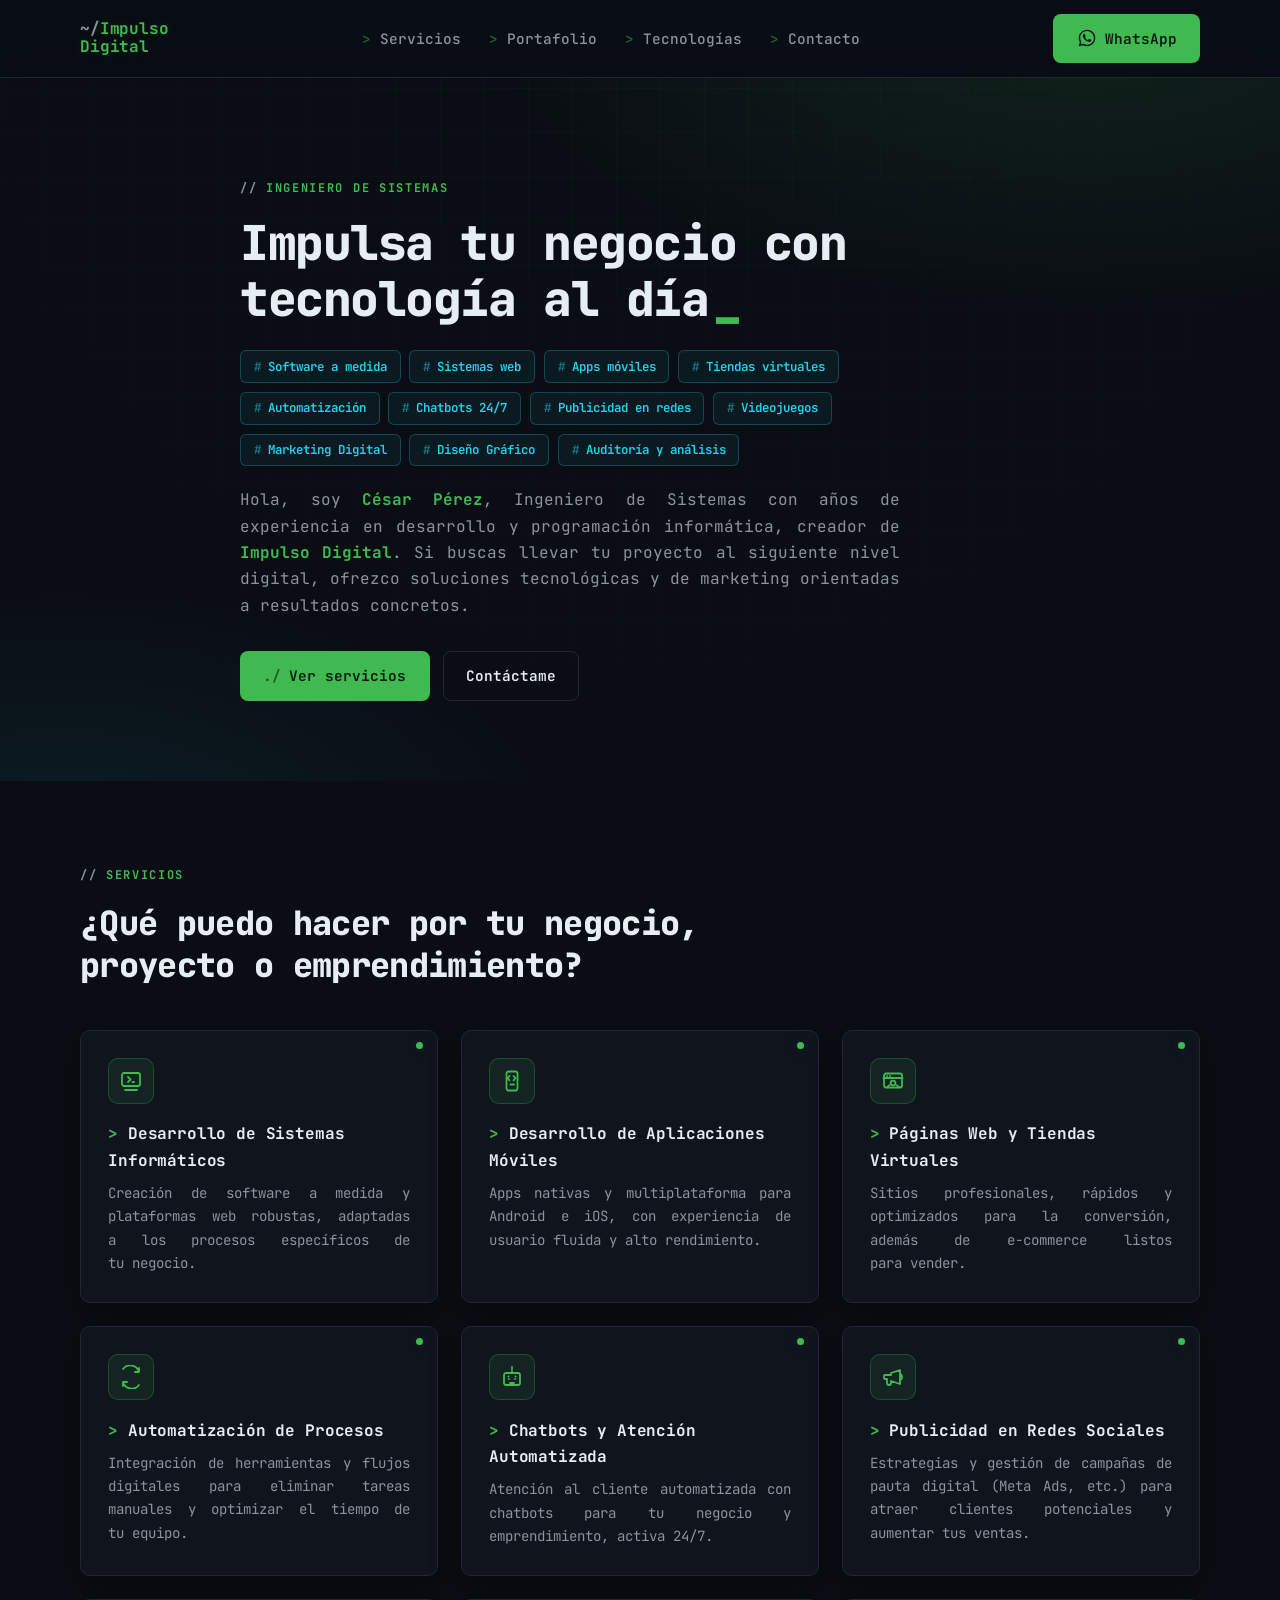
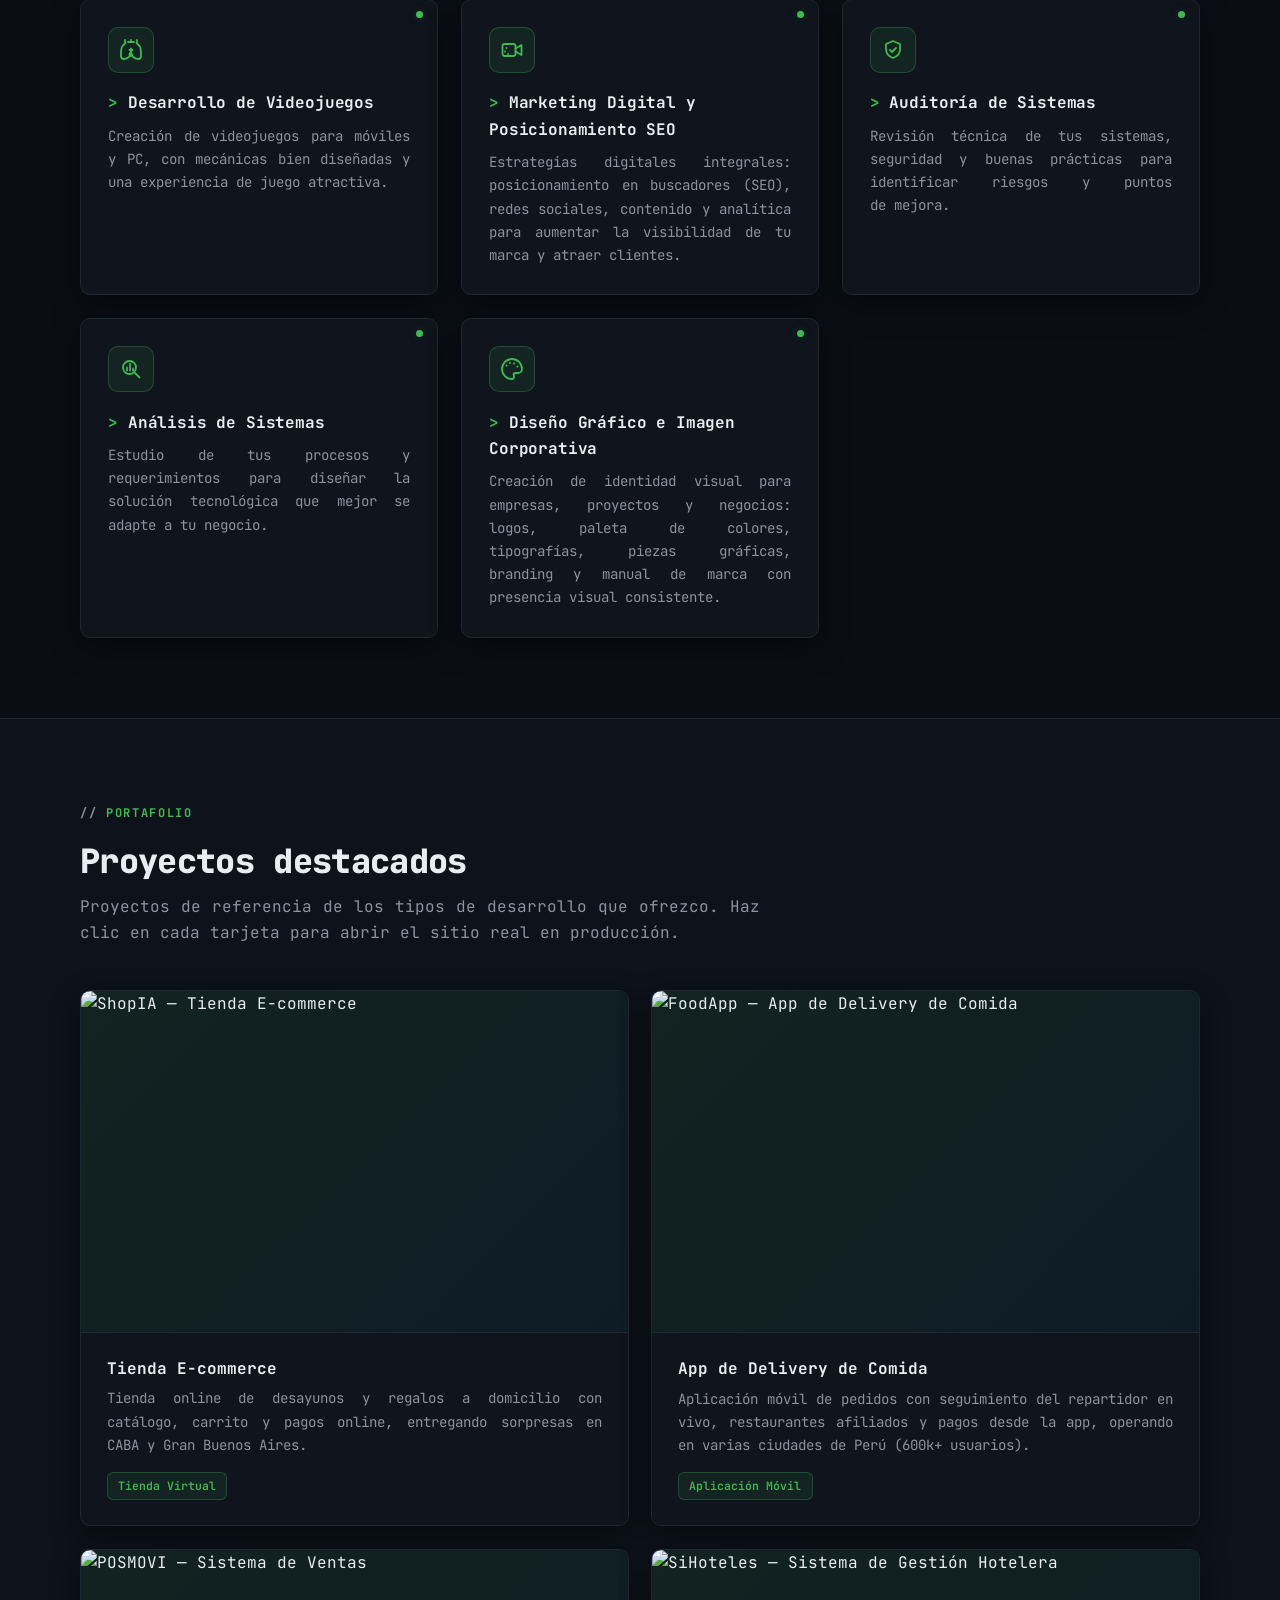
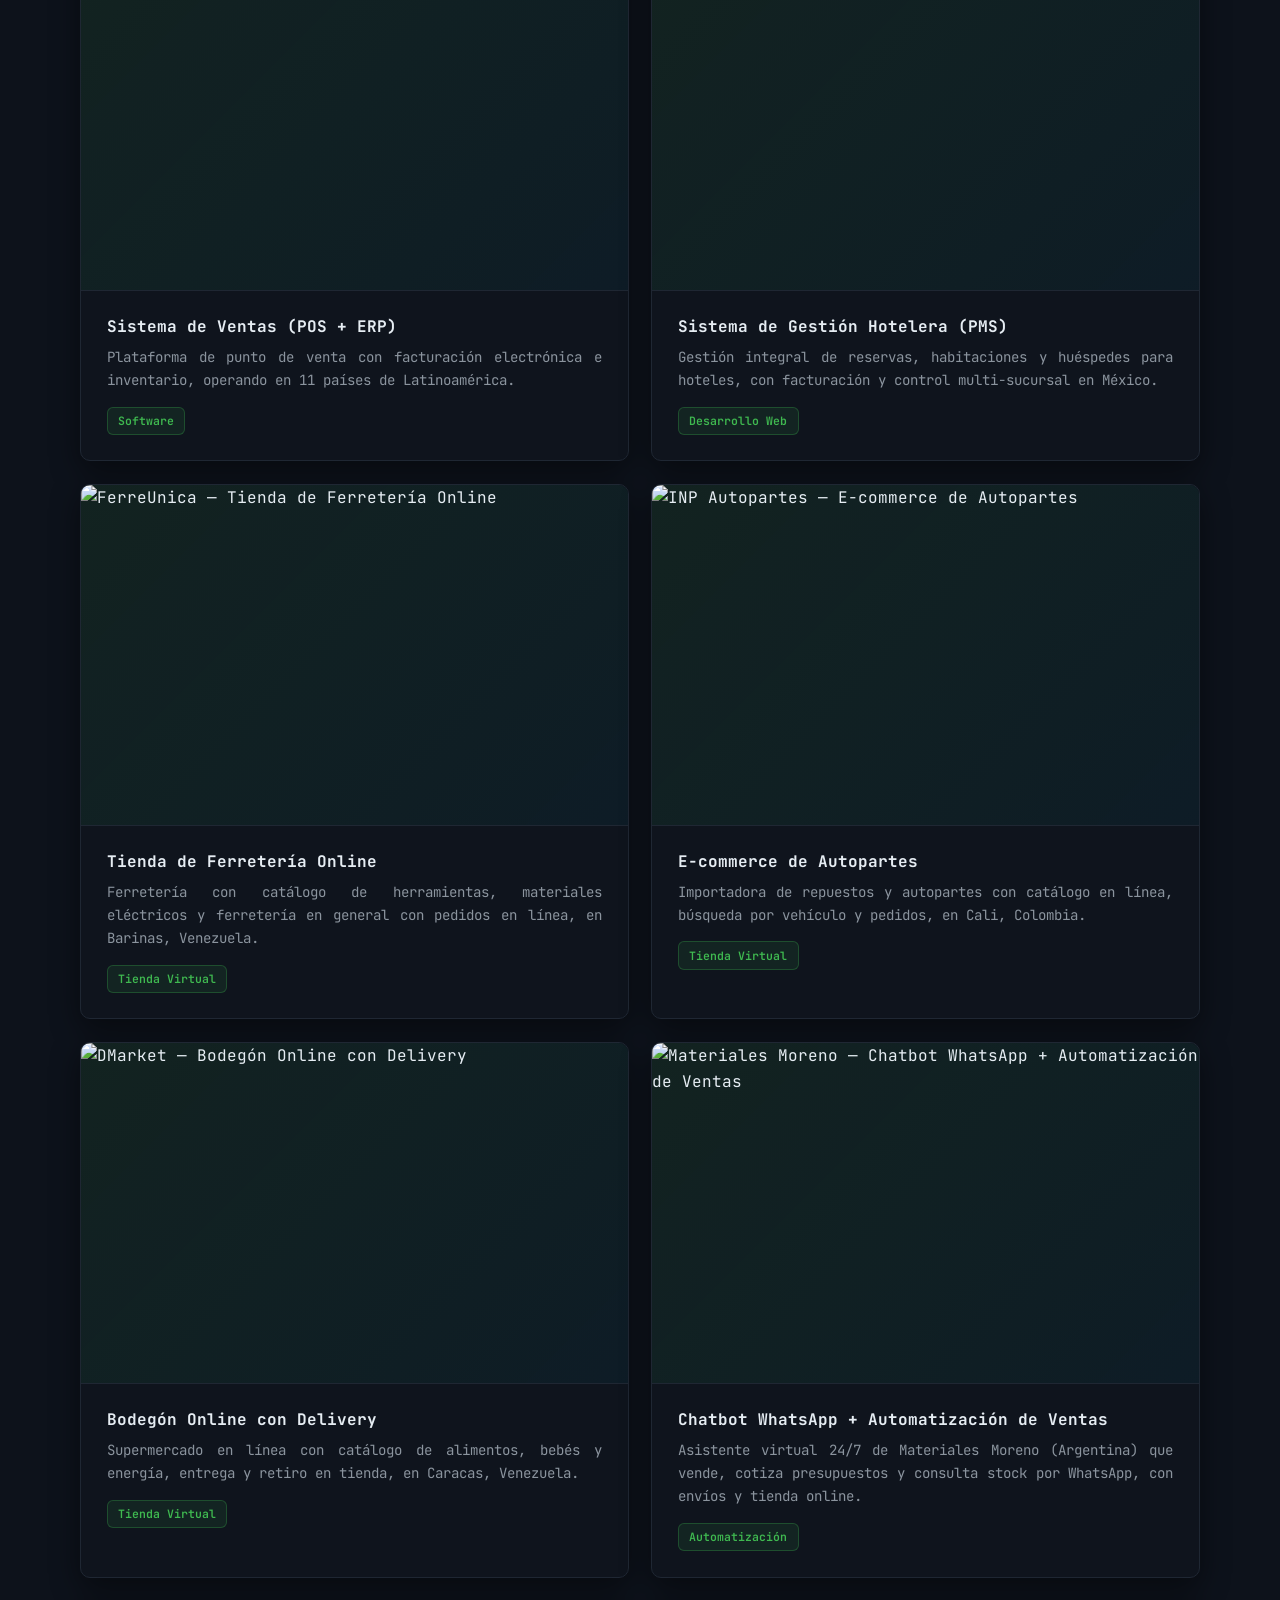
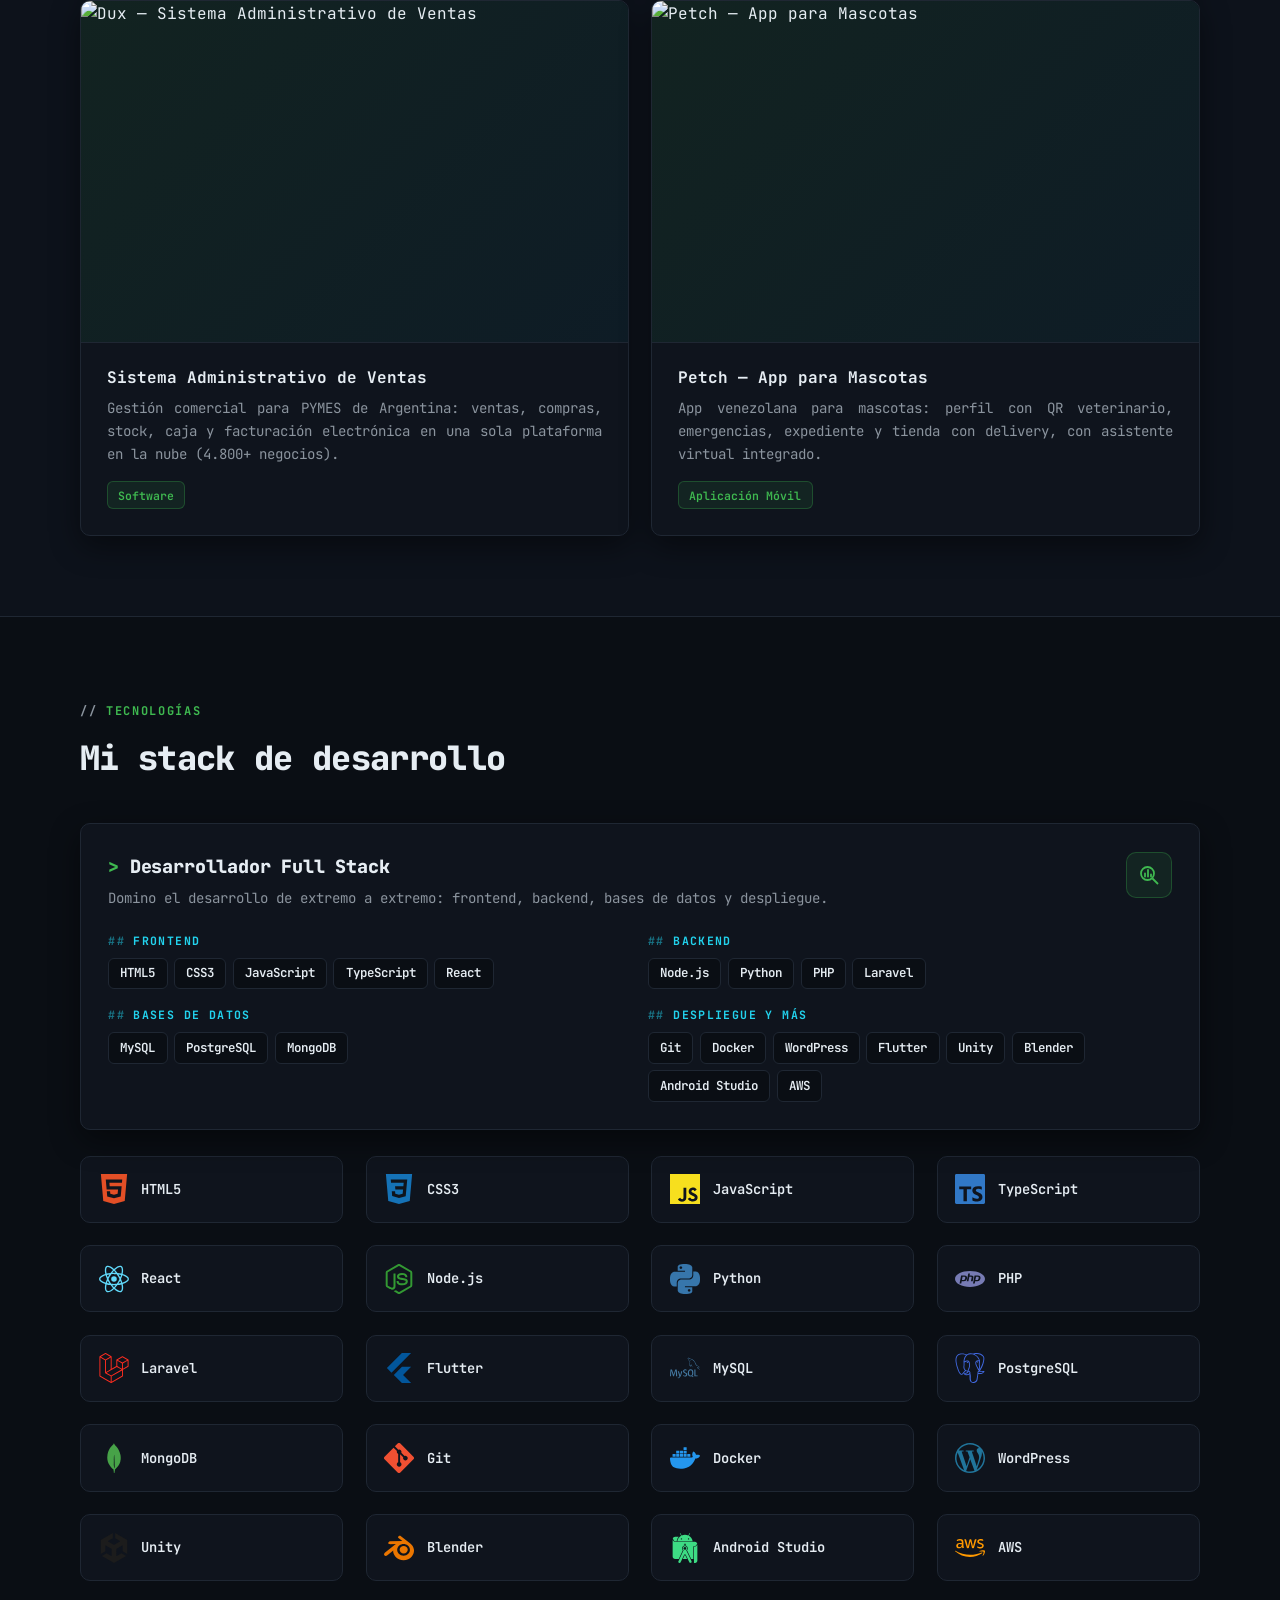
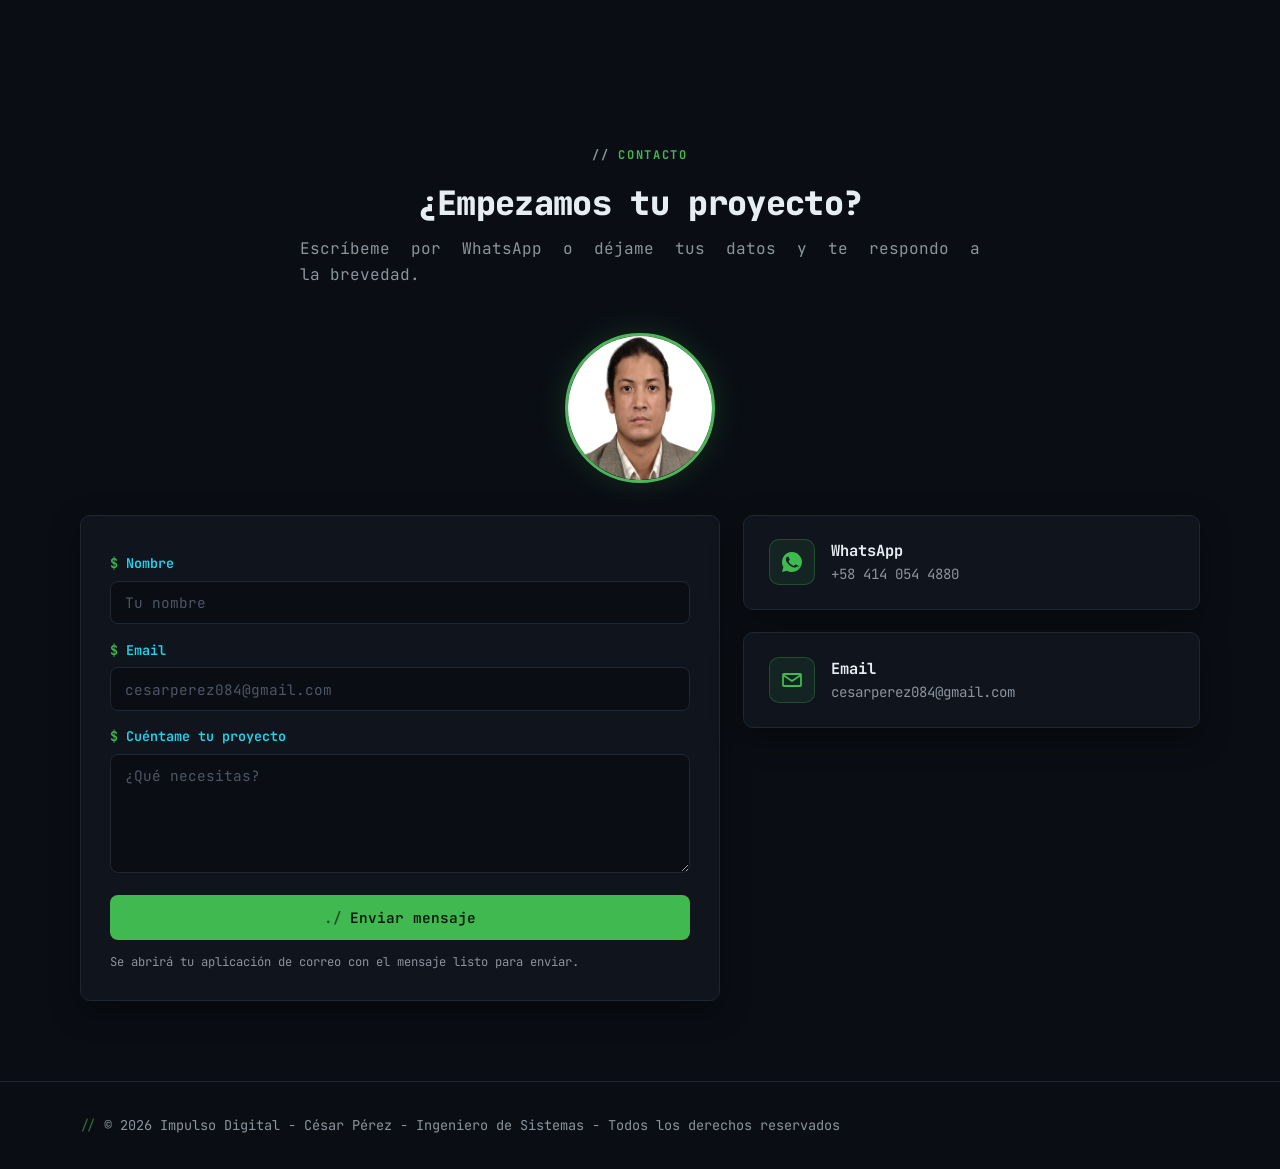
==== commit 97e7f88d: "Add files via upload" ====
--- a/index.html
+++ b/index.html
@@ -411,7 +411,7 @@
 
   <footer class="footer">
     <div class="container">
-      <p>© <span id="year"></span> Impulso Digital · César Pérez · Ingeniero de Sistemas. Todos los derechos reservados.</p>
+      <p>© <span id="year"></span> Impulso Digital - César Pérez - Ingeniero de Sistemas - Todos los derechos reservados</p>
     </div>
   </footer>
 
@@ -419,16 +419,16 @@
     <symbol id="sistema" viewBox="0 0 24 24"><rect x="3" y="4" width="18" height="13" rx="2" fill="none" stroke="currentColor" stroke-width="1.8"/><path fill="none" stroke="currentColor" stroke-linecap="round" stroke-linejoin="round" stroke-width="1.8" d="M9 8l2.5 2.5L9 13M13.5 13H15M6 21h12"/></symbol>
     <symbol id="app" viewBox="0 0 24 24"><rect x="6.5" y="2.5" width="11" height="19" rx="2.2" fill="none" stroke="currentColor" stroke-width="1.8"/><path fill="none" stroke="currentColor" stroke-linecap="round" stroke-linejoin="round" stroke-width="1.8" d="M9.5 7l-2 2.2 2 2.2M13.5 7l2 2.2-2 2.2M10.5 15.5h3.5"/></symbol>
     <symbol id="web" viewBox="0 0 24 24"><rect x="3" y="4.5" width="18" height="14" rx="2" fill="none" stroke="currentColor" stroke-width="1.8"/><path fill="none" stroke="currentColor" stroke-linecap="round" stroke-linejoin="round" stroke-width="1.8" d="M2.5 9h19M6 7h.01M9 7h.01"/><circle cx="12" cy="14" r="2.4" fill="none" stroke="currentColor" stroke-width="1.8"/><path fill="none" stroke="currentColor" stroke-linecap="round" stroke-width="1.8" d="M8.2 16.2 6 18.4M15.8 16.2 18 18.4"/></symbol>
-    <symbol id="autom" viewBox="0 0 24 24"><path fill="none" stroke="currentColor" stroke-linecap="round" stroke-linejoin="round" stroke-width="1.8" d="M12 8.5A3.5 3.5 0 1 0 12 15.5a3.5 3.5 0 0 0 0-6.5ZM4.9 9.6 6 8.1M17.1 15.9l1.1-1.5M13 2.6v2.4M11 18.9v2.5M5.9 5.9l1.7 1.7M16.4 16.4l1.7 1.7M2.6 13h2.4M18.9 11h2.5M4.1 15.9 6 14.9M18 6.1l-1.5 1.1"/></symbol>
+    <symbol id="autom" viewBox="0 0 24 24"><path fill="none" stroke="currentColor" stroke-linecap="round" stroke-linejoin="round" stroke-width="1.8" d="M20 7a9 9 0 0 0-15.9-3M20 7V3m0 4h-4M4 17a9 9 0 0 0 15.9 3M4 17v4m0-4h4"/></symbol>
     <symbol id="bot" viewBox="0 0 24 24"><rect x="4" y="8" width="16" height="12" rx="2" fill="none" stroke="currentColor" stroke-width="1.8"/><path fill="none" stroke="currentColor" stroke-linecap="round" stroke-linejoin="round" stroke-width="1.8" d="M12 4V2M9 14h.01M15 14h.01M10 18h4M12 8V6"/><circle cx="8.5" cy="11.5" r="1" fill="currentColor"/><circle cx="15.5" cy="11.5" r="1" fill="currentColor"/></symbol>
     <symbol id="ads" viewBox="0 0 24 24"><path fill="none" stroke="currentColor" stroke-linecap="round" stroke-linejoin="round" stroke-width="1.8" d="M3 11v2a1 1 0 0 0 1 1h2v4a2 2 0 0 0 4 0v-2l9 3V5l-9 3v2H4a1 1 0 0 0-1 1ZM20 9.5a3.5 3.5 0 0 1 0 5"/></symbol>
     <symbol id="game" viewBox="0 0 24 24"><path fill="none" stroke="currentColor" stroke-linecap="round" stroke-linejoin="round" stroke-width="1.8" d="M12 2v2M6 2v2M18 2v2M9 4h6M6.5 5l-3 3C2 9 2 14 2 18a3 3 0 0 0 3 3 7 7 0 0 0 7-7v-2M17.5 5l3 3c1.5 1 1.5 6 1.5 10a3 3 0 0 1-3 3 7 7 0 0 1-7-7v-2"/><path fill="none" stroke="currentColor" stroke-linecap="round" stroke-width="1.8" d="M12 12v2.5M12 12h-1.5M12 12v-1.5M12 12h1.5M12 15a1.5 1.5 0 1 0 1.5 1.5"/></symbol>
     <symbol id="video" viewBox="0 0 24 24"><rect x="2.5" y="6" width="13" height="12" rx="2.2" fill="none" stroke="currentColor" stroke-width="1.8"/><path fill="none" stroke="currentColor" stroke-linecap="round" stroke-linejoin="round" stroke-width="1.8" d="m15.5 10.5 6-3.5v10l-6-3.5M6.5 10h.01M5 13.5h.01M8 16h.01"/></symbol>
     <symbol id="audit" viewBox="0 0 24 24"><path fill="none" stroke="currentColor" stroke-linecap="round" stroke-linejoin="round" stroke-width="1.8" d="M12 3l7 3v5c0 4.5-3 7.6-7 9-4-1.4-7-4.5-7-9V6l7-3ZM9 12l2 2 4-4"/></symbol>
-    <symbol id="analisis" viewBox="0 0 24 24"><path fill="none" stroke="currentColor" stroke-linecap="round" stroke-linejoin="round" stroke-width="1.8" d="M14 3h7M14 7h7M3 6.5 6 3.5M21 21l-3.5-3.5M8 7l1.8-1.8M12 8v3a2 2 0 0 1 2 2v1"/><circle cx="10" cy="16" r="4.5" fill="none" stroke="currentColor" stroke-width="1.8"/></symbol>
+    <symbol id="analisis" viewBox="0 0 24 24"><circle cx="10.5" cy="10.5" r="6.5" fill="none" stroke="currentColor" stroke-width="1.8"/><path fill="none" stroke="currentColor" stroke-width="1.8" d="M15.5 15.5 21 21"/><path fill="none" stroke="currentColor" stroke-linecap="round" stroke-linejoin="round" stroke-width="1.8" d="M8 13.5v-3M11 13.5V7M14 13.5v-2"/></symbol>
     <symbol id="whatsapp" viewBox="0 0 24 24"><path fill="currentColor" d="M12 2a10 10 0 0 0-8.6 15.1L2 22l5-1.3A10 10 0 1 0 12 2Zm5.4 14.1c-.2.7-1.3 1.3-1.9 1.4-.5.1-1.1.2-3.5-.8-2.9-1.2-4.8-4-4.9-4.2-.1-.2-1.2-1.6-1.2-3s.7-2.1 1-2.4c.2-.3.5-.4.7-.4h.5c.2 0 .4 0 .6.5l.9 2.1c.1.2.1.4 0 .6l-.4.6-.4.5c-.2.2-.3.4-.1.7.2.3.9 1.5 1.9 2.4 1.3 1.2 2.4 1.6 2.8 1.8.3.2.5.1.7-.1l1-1.1c.2-.3.4-.2.7-.1l2.1 1c.3.1.5.2.6.4.1.1.1.8-.1 1.6Z"/></symbol>
     <symbol id="mail" viewBox="0 0 24 24"><path fill="none" stroke="currentColor" stroke-linecap="round" stroke-linejoin="round" stroke-width="1.8" d="M4 6h16a1 1 0 0 1 1 1v10a1 1 0 0 1-1 1H4a1 1 0 0 1-1-1V7a1 1 0 0 1 1-1Zm17 1-9 6-9-6"/></symbol>
-    <symbol id="design" viewBox="0 0 24 24"><path fill="none" stroke="currentColor" stroke-linecap="round" stroke-linejoin="round" stroke-width="1.8" d="M12 19 4.5 11.5a4.5 4.5 0 0 1 6.4-6.4L12 6.2l1.1-1.1a4.5 4.5 0 0 1 6.4 6.4L12 19ZM12 19 3 22l1-9M17 3l-3 3"/></symbol>
+    <symbol id="design" viewBox="0 0 24 24"><path fill="none" stroke="currentColor" stroke-linecap="round" stroke-linejoin="round" stroke-width="1.8" d="M12 2a10 10 0 0 0 0 20c1.6 0 2-1 2-2.5 0-.9-.4-1.5-.4-2 0-1 .9-1.5 2-1.5h2.4A4 4 0 0 0 22 12 10 10 0 0 0 12 2Z"/><circle cx="6.5" cy="8.5" r="1.1" fill="currentColor"/><circle cx="10" cy="6" r="1.1" fill="currentColor"/><circle cx="14" cy="6.5" r="1.1" fill="currentColor"/><circle cx="17.5" cy="9.5" r="1.1" fill="currentColor"/></symbol>
     <symbol id="branding" viewBox="0 0 24 24"><path fill="none" stroke="currentColor" stroke-linecap="round" stroke-linejoin="round" stroke-width="1.8" d="M4 4h16v16H4z"/><path fill="none" stroke="currentColor" stroke-linecap="round" stroke-width="1.8" d="M4 9h16M4 15h16M10 4v16M14 4v16"/><path fill="none" stroke="currentColor" stroke-width="1.8" d="M7.5 12 9.5 12M7.5 18 9.5 18M14.5 12 16.5 12M14.5 18 16.5 18"/></symbol>
   </svg>
 
--- a/css/styles.css
+++ b/css/styles.css
@@ -70,6 +70,11 @@
 p {
   text-align: justify;
   text-justify: inter-word;
+  text-align-last: left;
+  text-wrap: pretty;
+  hyphens: none;
+  overflow-wrap: anywhere;
+  word-break: break-word;
 }
 
 .container {
@@ -640,7 +645,7 @@
 
 .footer p::before { content: "// "; color: var(--accent); opacity: 0.6; }
 
-.footer p { text-align: center; }
+.footer p { text-align: justify; }
 
 /* ---------- Mobile nav ---------- */
 
@@ -716,6 +721,19 @@
 }
 
 @media (max-width: 640px) {
+  p { text-align: left; }
+  .hero-sub {
+    text-align: justify;
+    -webkit-hyphens: auto;
+    hyphens: auto;
+    hyphenate-limit-chars: 6 3 2;
+  }
+  .footer p {
+    text-align: justify;
+    -webkit-hyphens: auto;
+    hyphens: auto;
+    hyphenate-limit-chars: 6 3 2;
+  }
   .hero-services li { font-size: 0.74rem; padding: 0.28rem 0.7rem; }
   .hero-sub { font-size: 0.95rem; }
   .portfolio-card figcaption { padding: 1.1rem 1.2rem 1.3rem; }
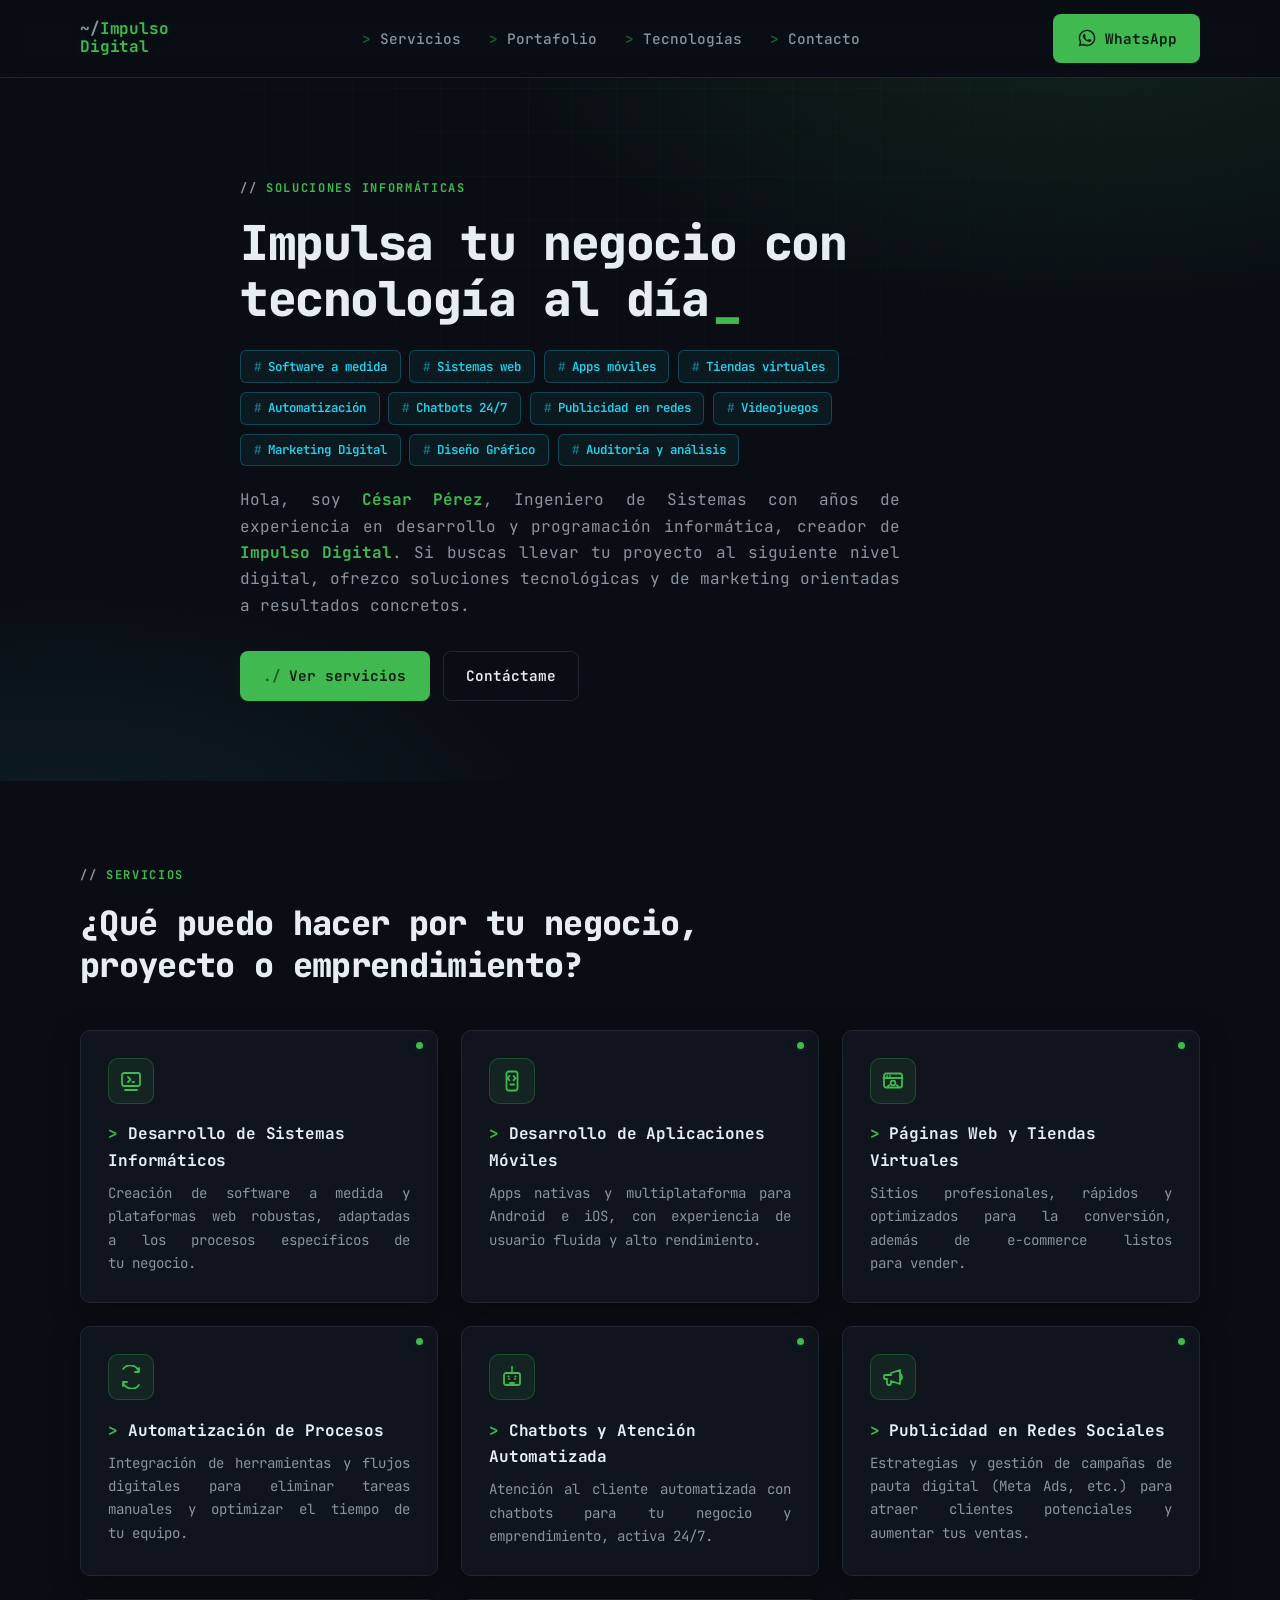
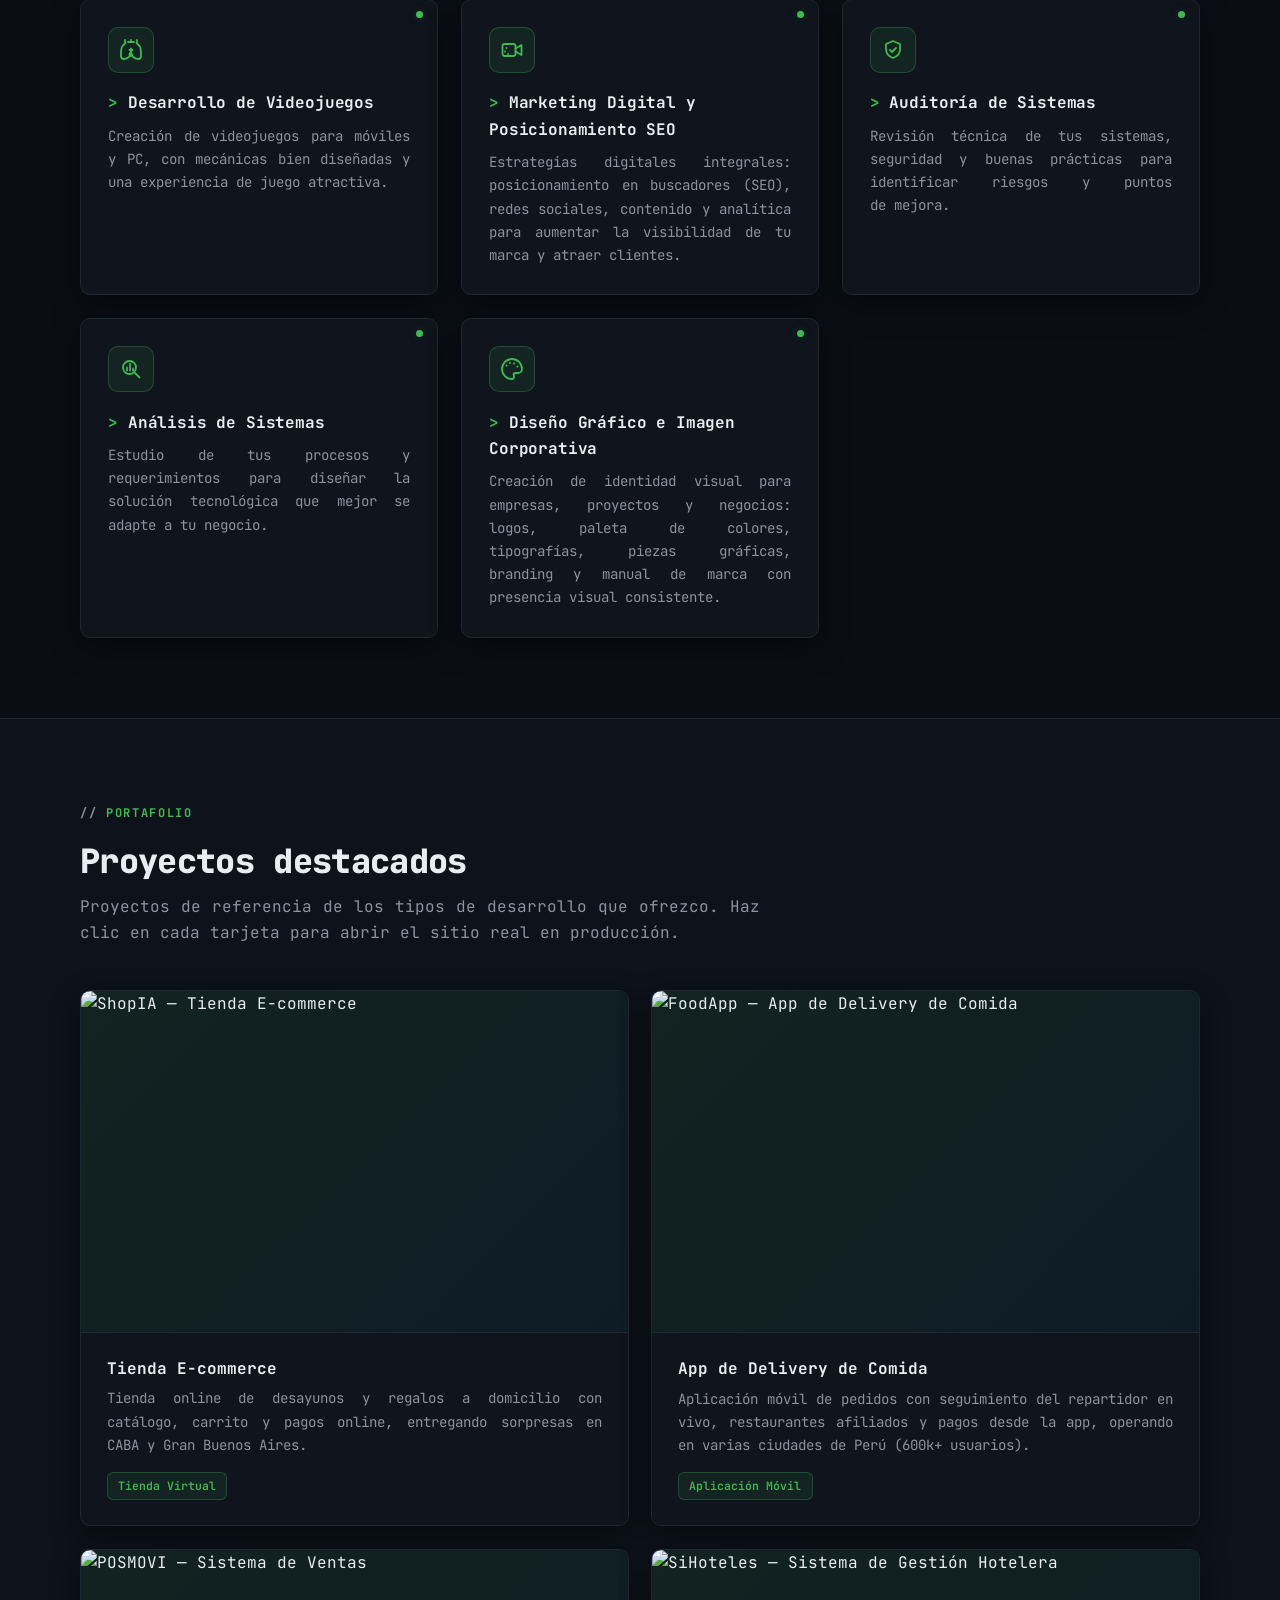
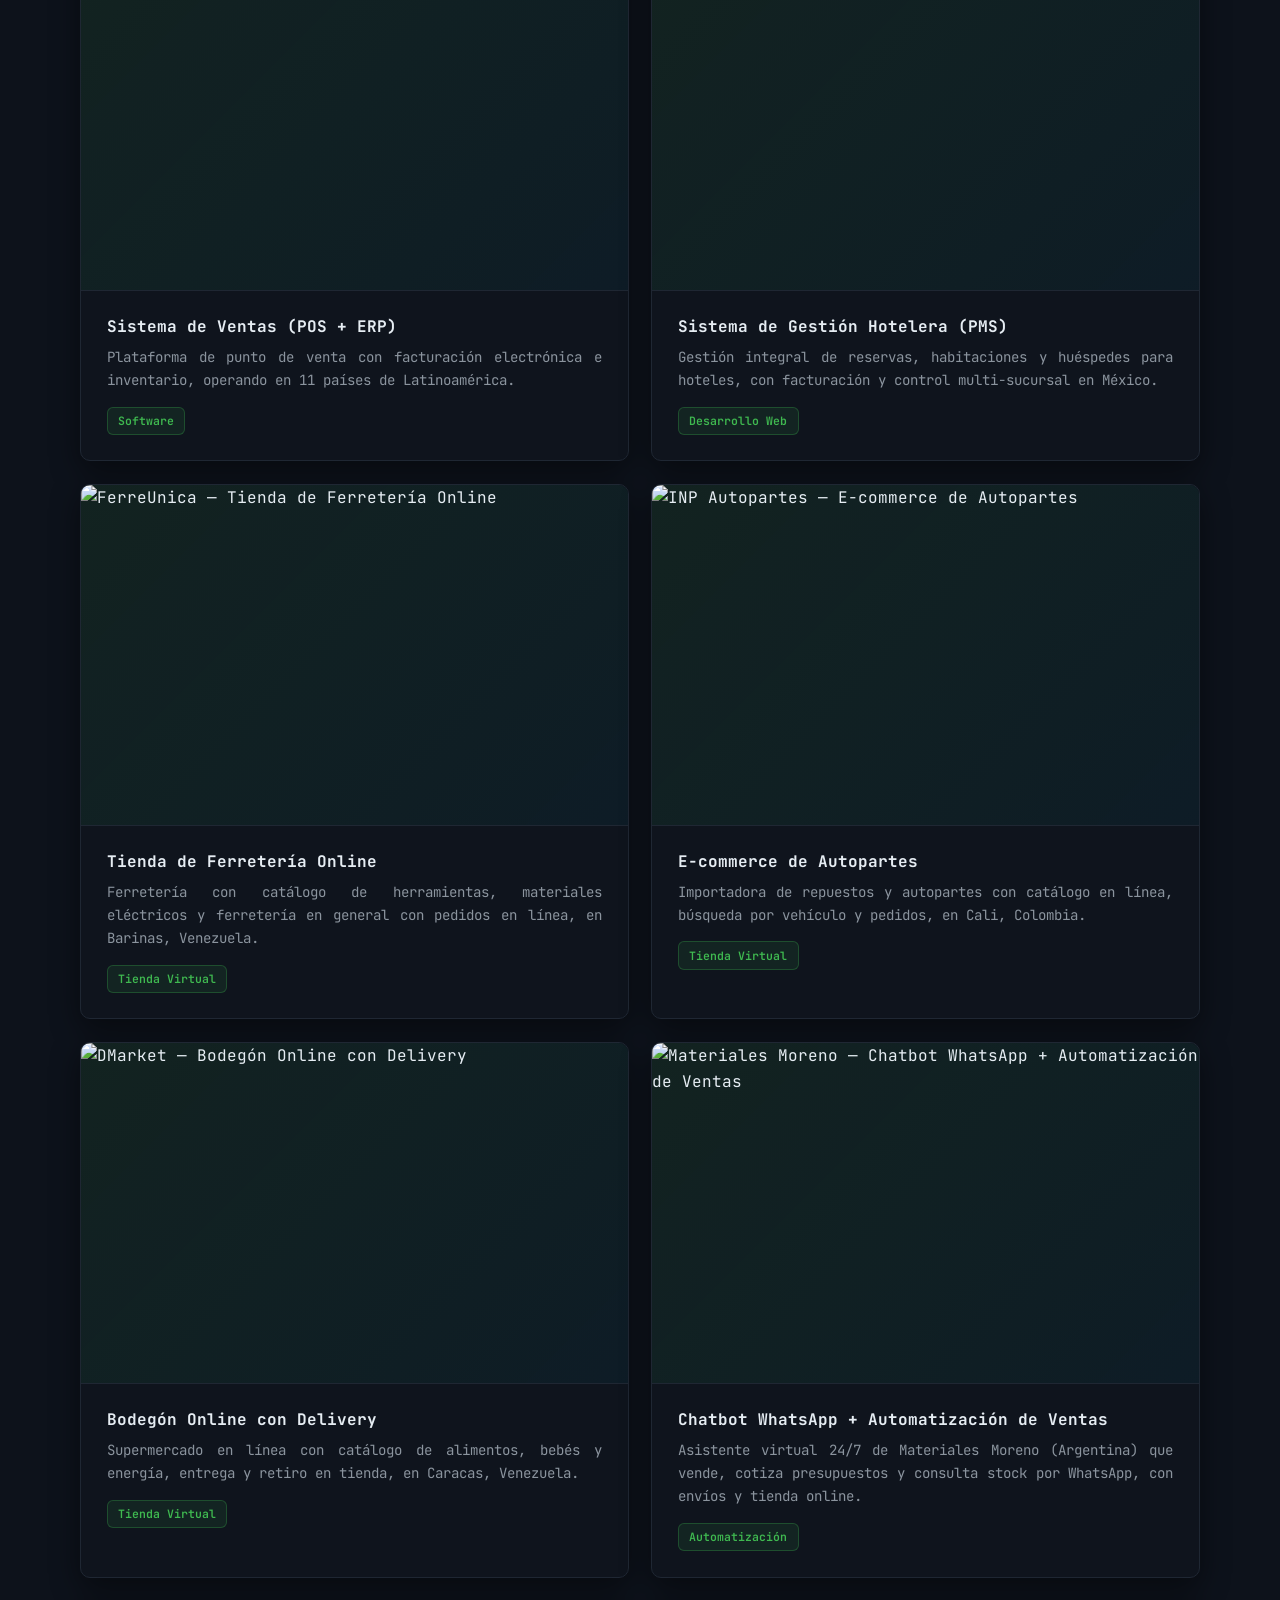
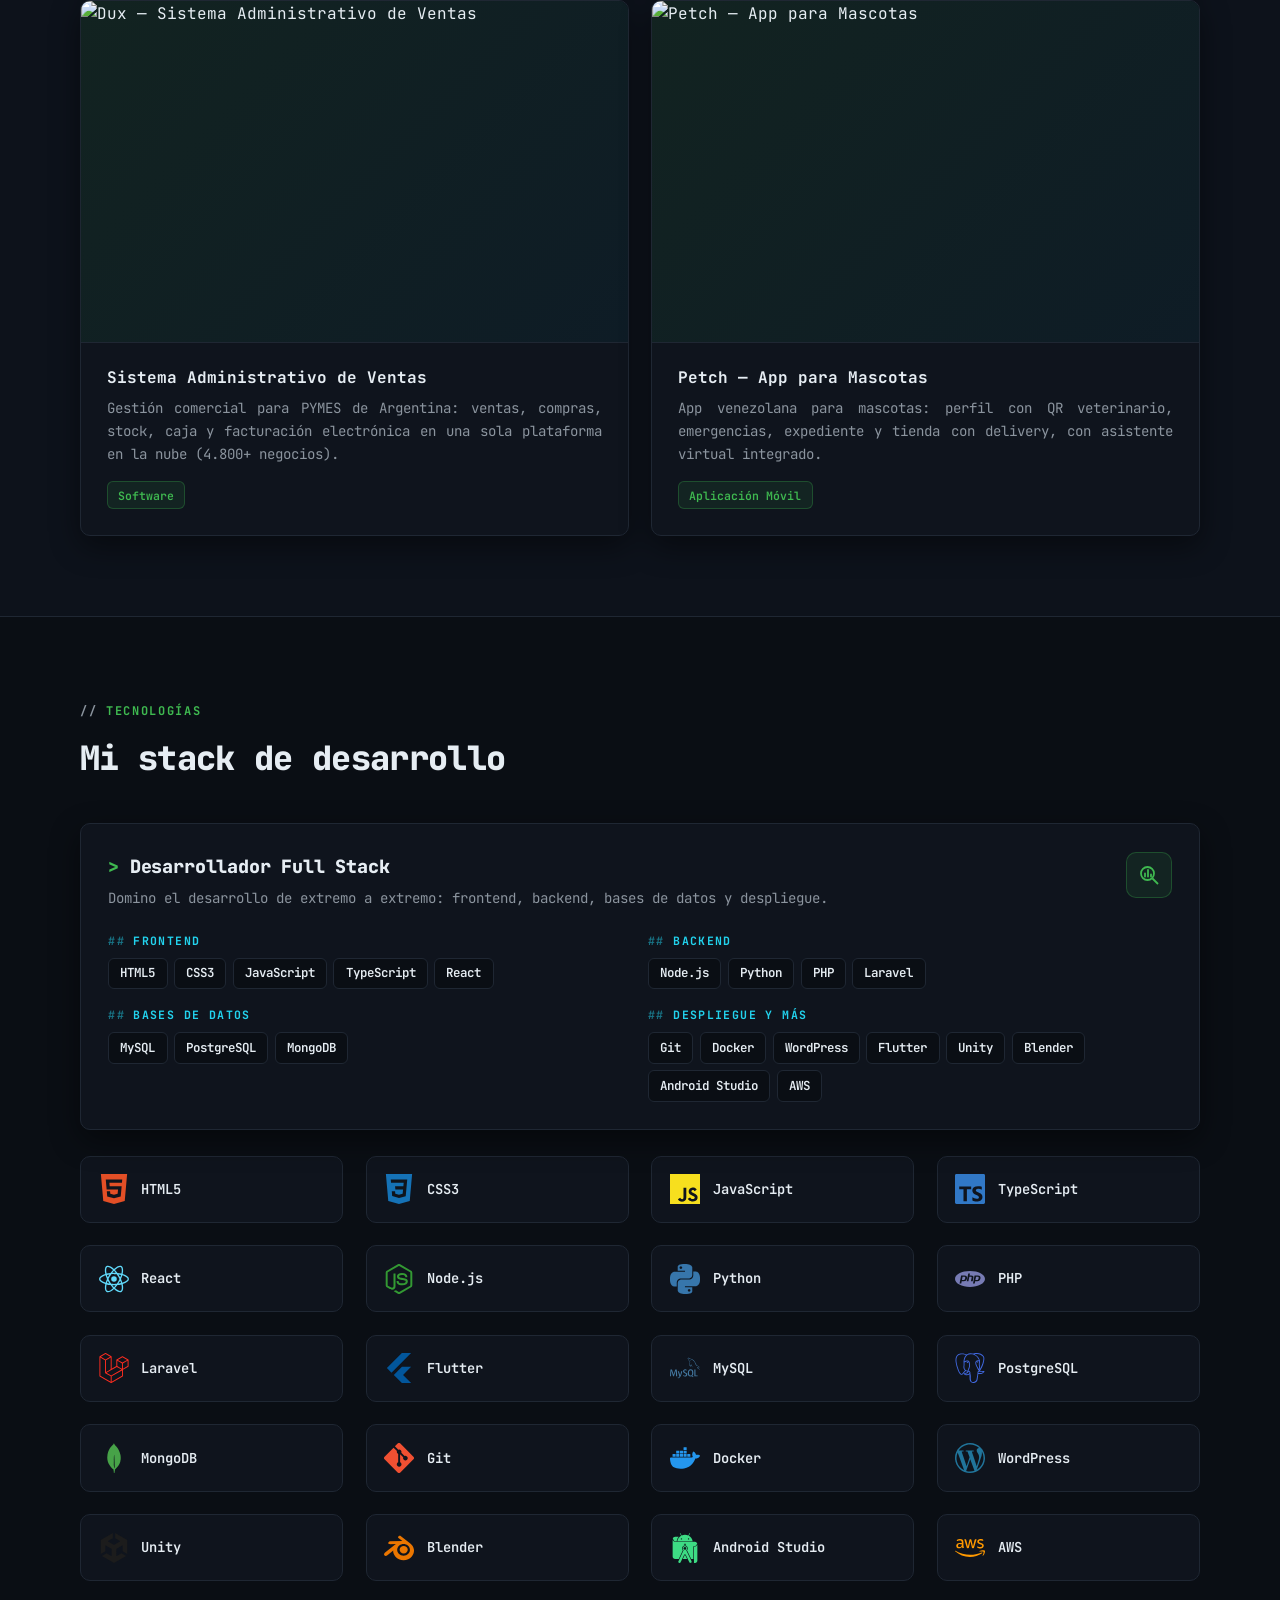
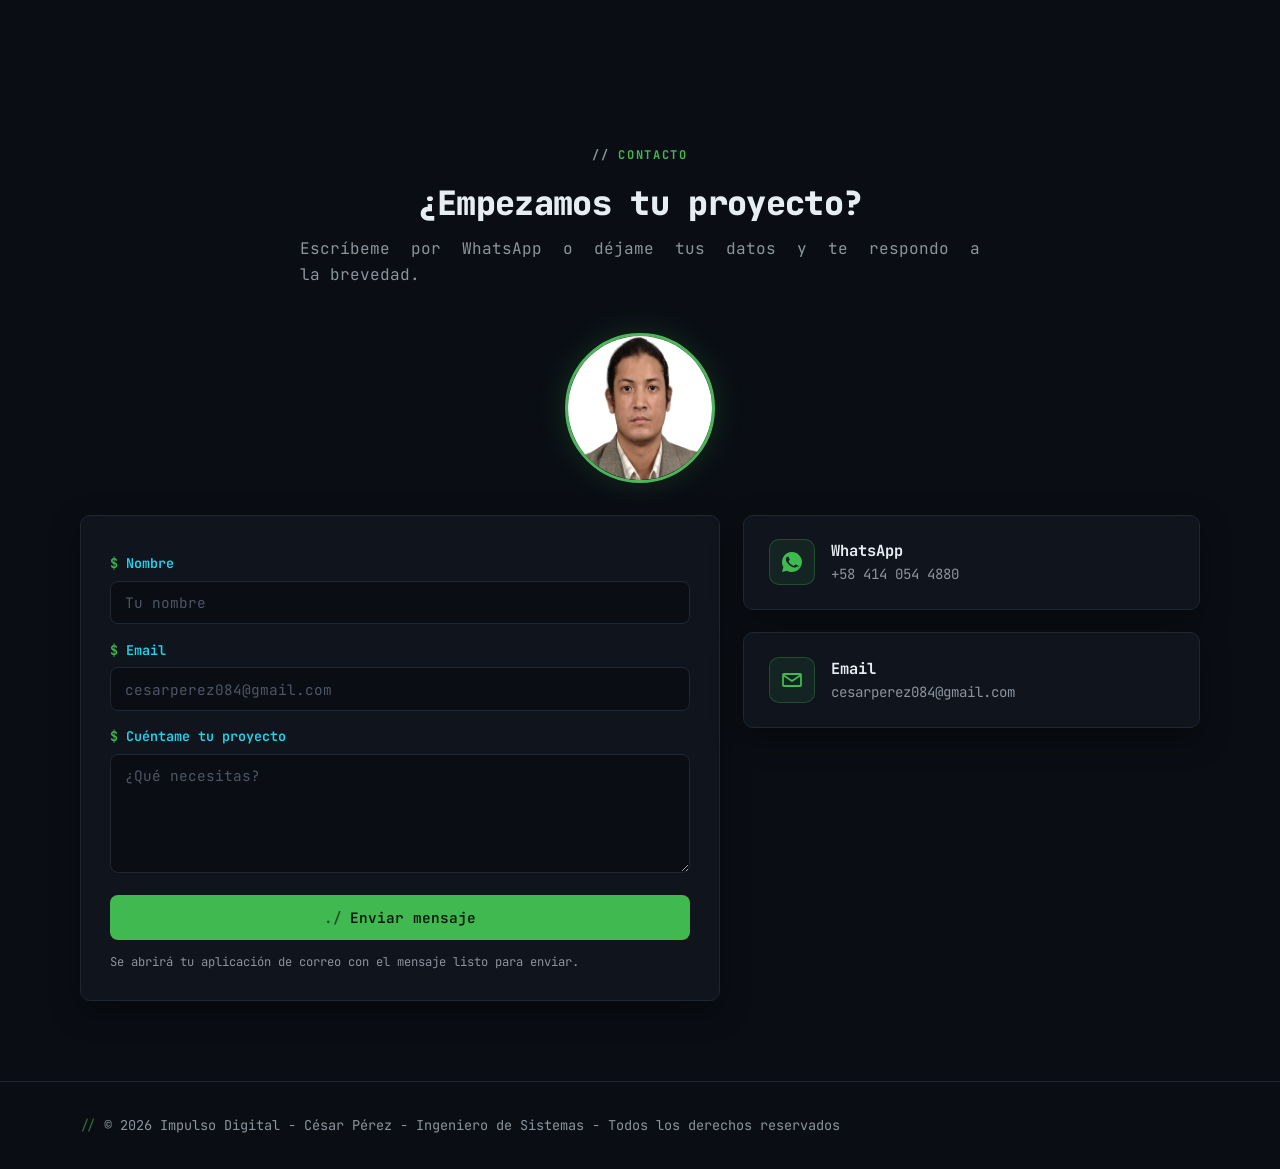
==== commit 702ecf0b: "Add files via upload" ====
--- a/index.html
+++ b/index.html
@@ -39,7 +39,7 @@
   <main>
     <section id="inicio" class="hero">
       <div class="container hero-inner">
-        <p class="eyebrow">Ingeniero de Sistemas</p>
+        <p class="eyebrow">Soluciones Informáticas</p>
         <h1>Impulsa tu negocio con tecnología al día</h1>
         <ul class="hero-services">
           <li>Software a medida</li>
--- a/css/styles.css
+++ b/css/styles.css
@@ -721,19 +721,21 @@
 }
 
 @media (max-width: 640px) {
-  p { text-align: left; }
+  p, h1, h2, h3, h4, li, label, small, strong, span {
+    text-align: left;
+    text-justify: none;
+    text-align-last: auto;
+    text-wrap: initial;
+  }
+  .footer p, .form-note { text-align: left; }
   .hero-sub {
     text-align: justify;
     -webkit-hyphens: auto;
     hyphens: auto;
     hyphenate-limit-chars: 6 3 2;
   }
-  .footer p {
-    text-align: justify;
-    -webkit-hyphens: auto;
-    hyphens: auto;
-    hyphenate-limit-chars: 6 3 2;
-  }
+  .fullstack-title p { text-align: justify; }
+  .section-desc { text-align: center; }
   .hero-services li { font-size: 0.74rem; padding: 0.28rem 0.7rem; }
   .hero-sub { font-size: 0.95rem; }
   .portfolio-card figcaption { padding: 1.1rem 1.2rem 1.3rem; }
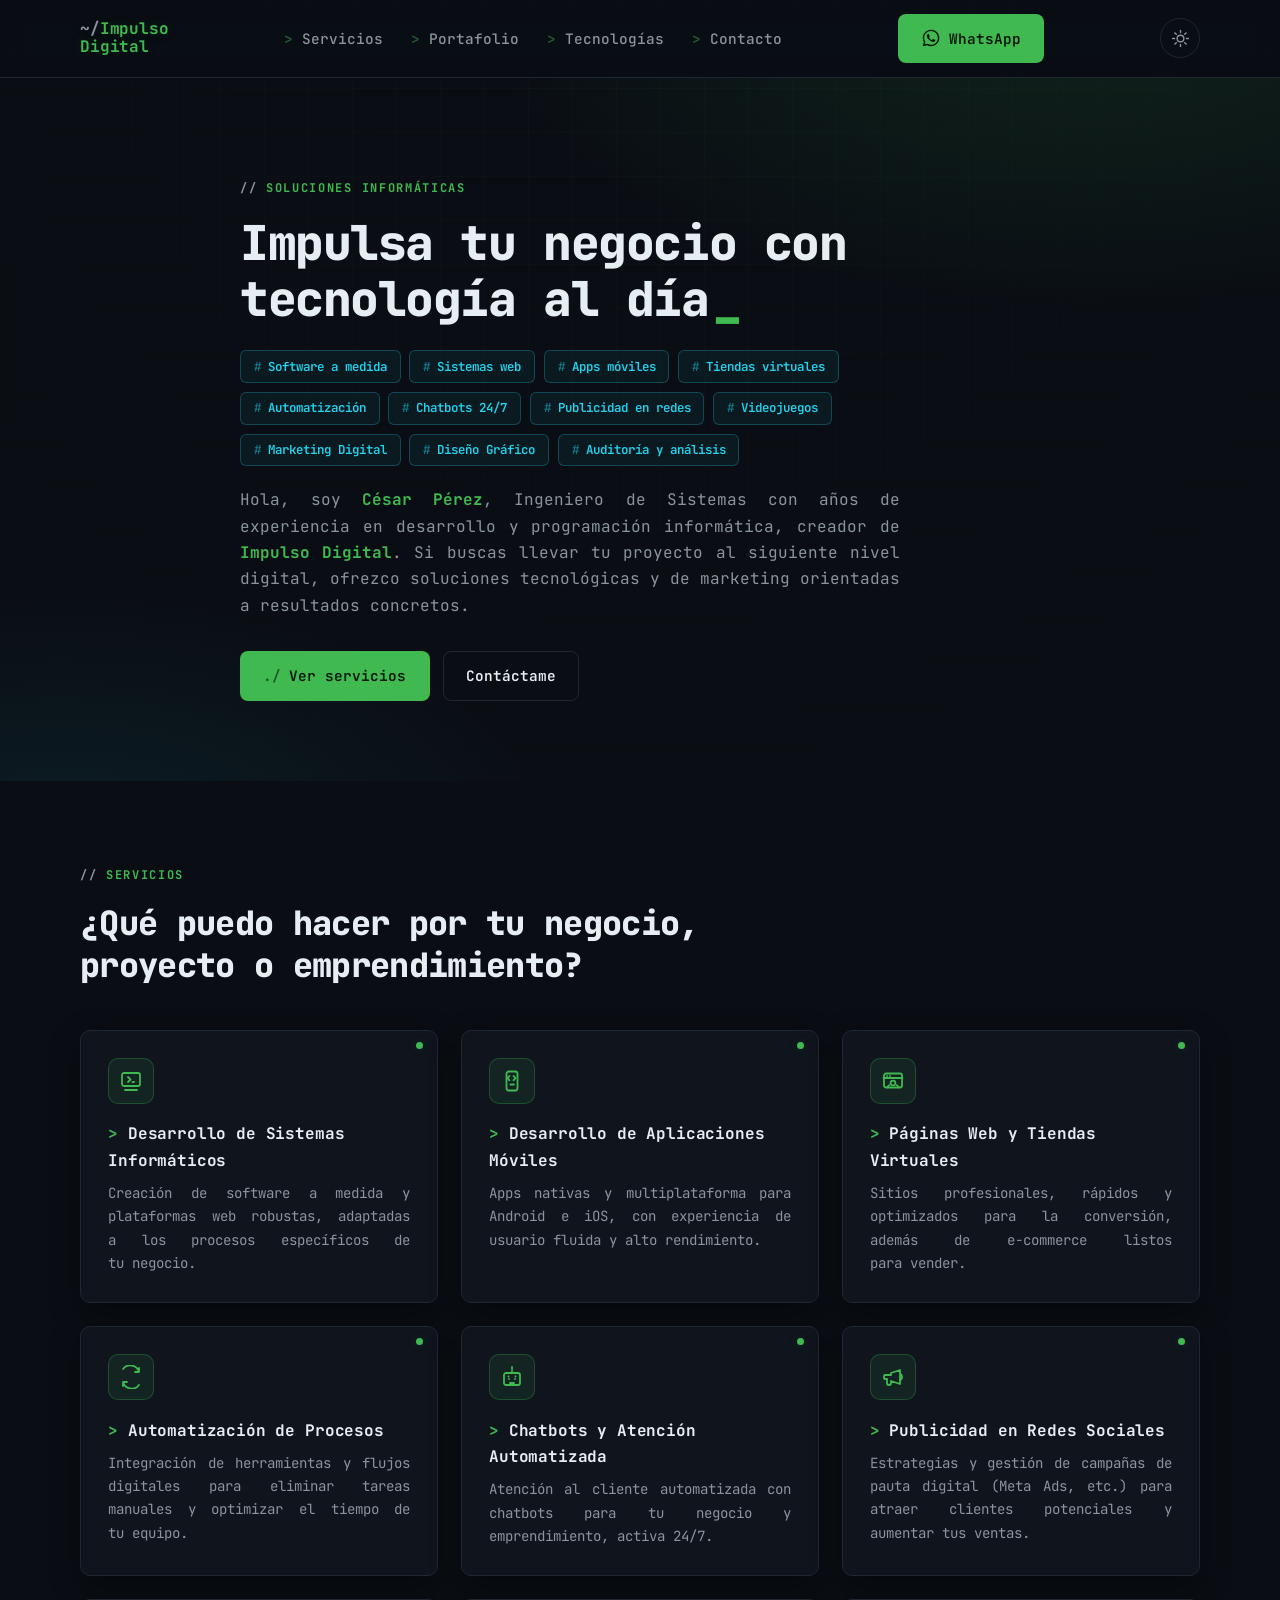
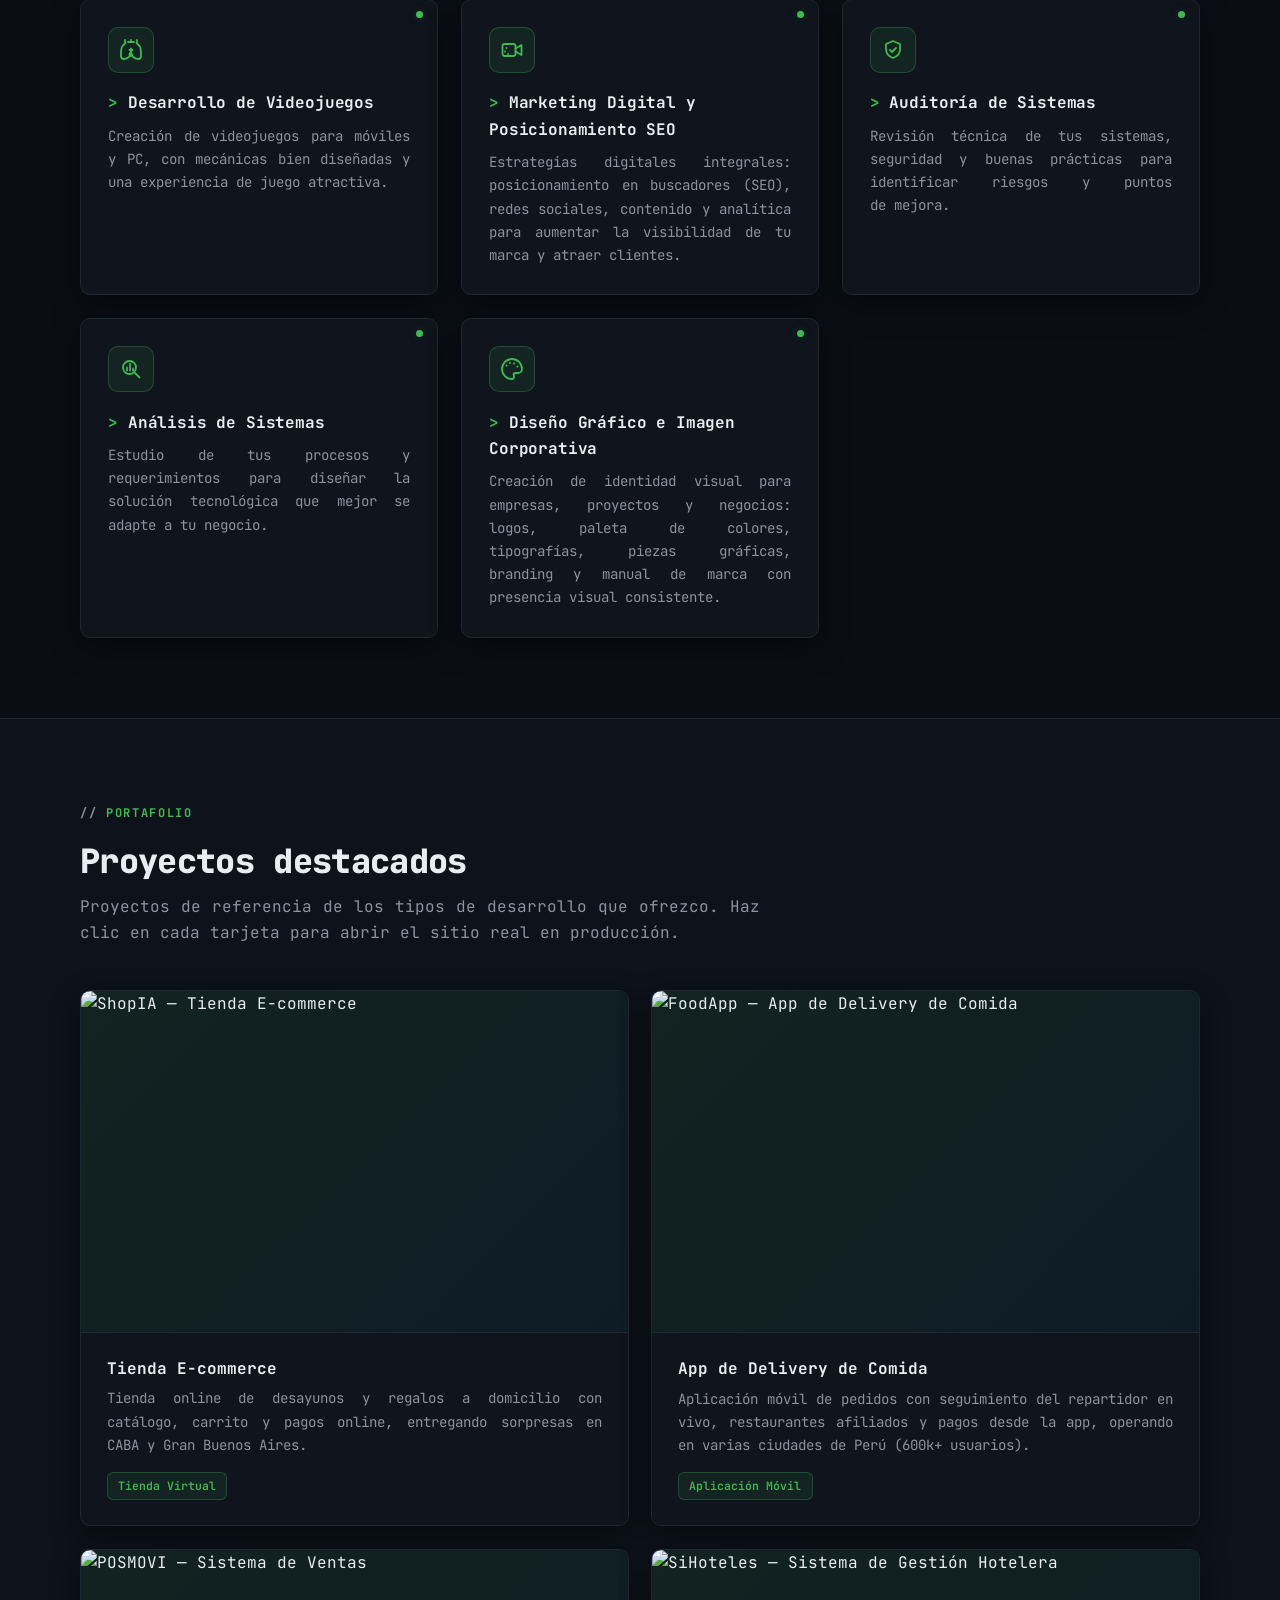
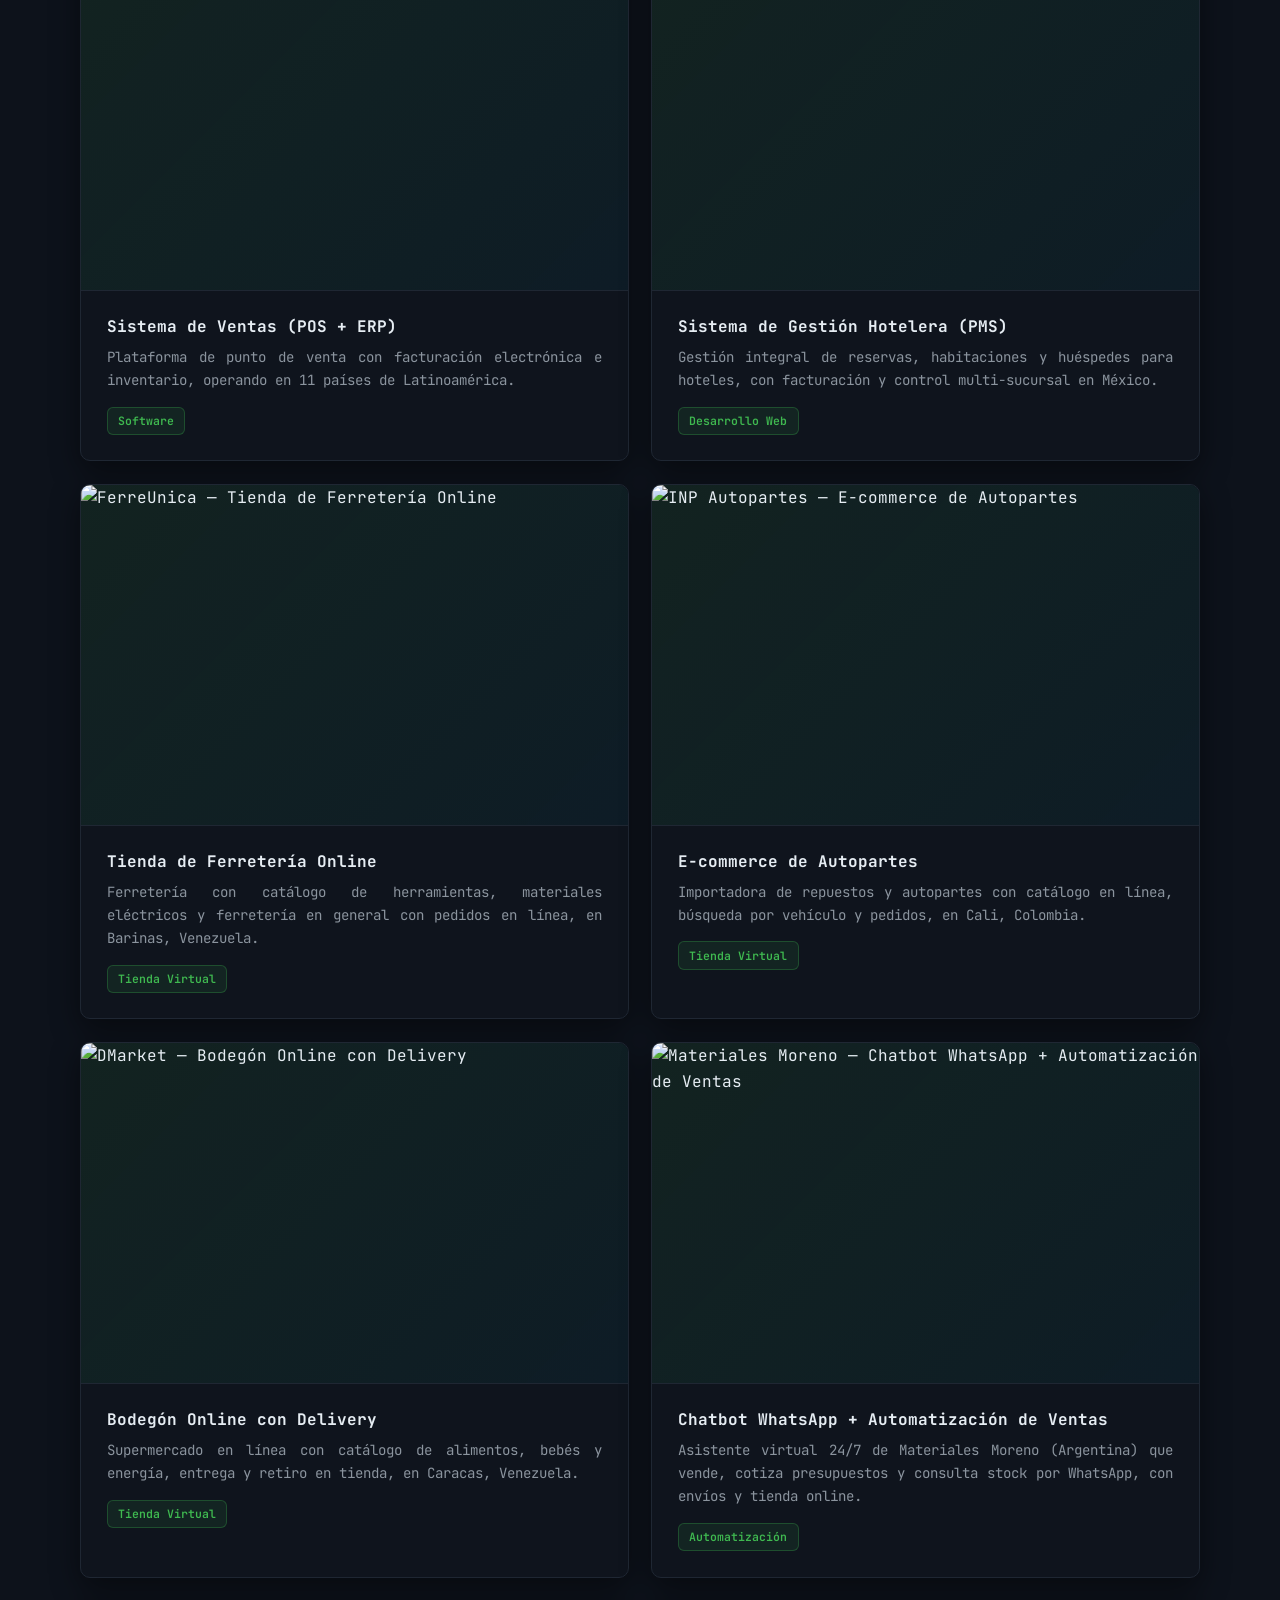
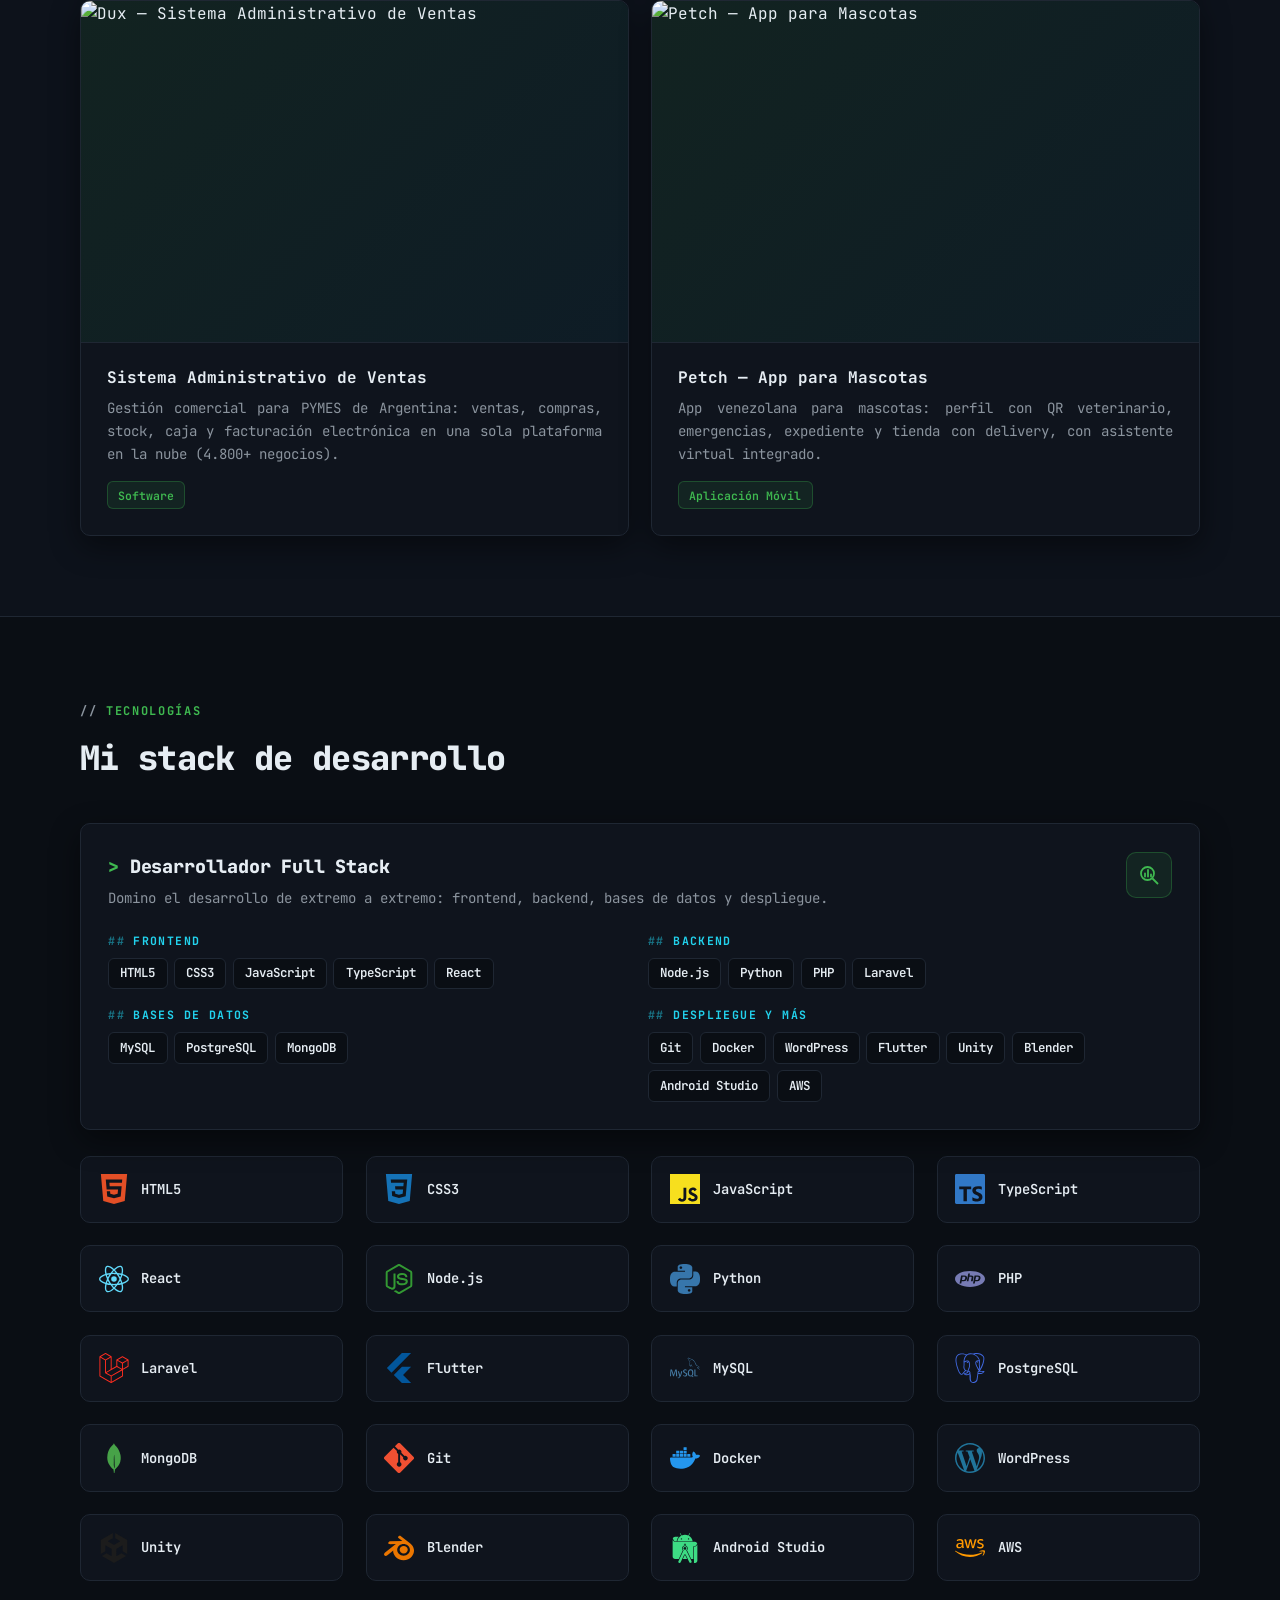
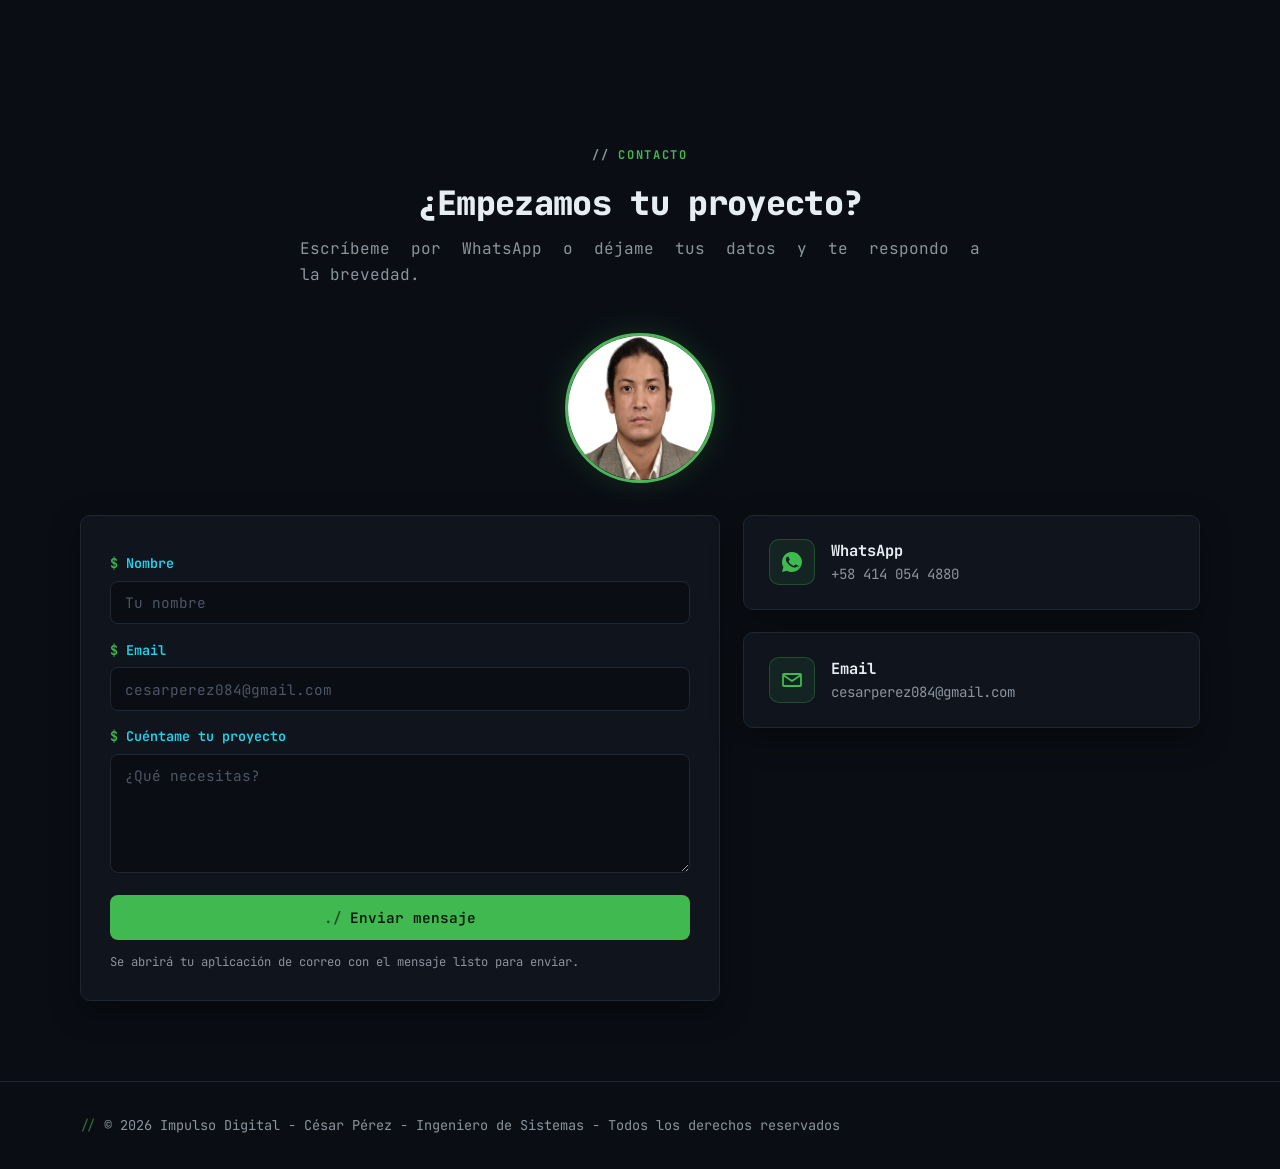
==== commit eac21840: "Add files via upload" ====
--- a/index.html
+++ b/index.html
@@ -30,6 +30,10 @@
         <svg class="cta-icon" viewBox="0 0 24 24" width="20" height="20" fill="currentColor" aria-hidden="true"><path d="M12.04 2C6.58 2 2.13 6.45 2.13 11.91c0 1.75.46 3.45 1.32 4.95L2 22l5.25-1.38a9.9 9.9 0 0 0 4.79 1.22h.01c5.46 0 9.9-4.45 9.9-9.91 0-2.65-1.03-5.14-2.9-7.01A9.82 9.82 0 0 0 12.04 2zm.01 18.14h-.01a8.2 8.2 0 0 1-4.19-1.15l-.3-.18-3.11.82.83-3.04-.2-.31a8.2 8.2 0 0 1-1.26-4.37c0-4.54 3.7-8.23 8.24-8.23 2.2 0 4.27.86 5.82 2.42a8.18 8.18 0 0 1 2.41 5.83c0 4.54-3.7 8.24-8.23 8.24zm4.52-6.16c-.25-.12-1.47-.72-1.69-.81-.23-.08-.39-.12-.56.13-.17.24-.64.8-.78.97-.14.16-.29.18-.54.06-.25-.12-1.05-.39-1.99-1.23-.74-.66-1.23-1.47-1.38-1.72-.14-.25-.02-.38.11-.51.11-.11.25-.29.37-.43.12-.14.17-.25.25-.41.08-.17.04-.31-.02-.43-.06-.12-.56-1.34-.76-1.84-.2-.48-.41-.42-.56-.43h-.48c-.17 0-.43.06-.66.31-.22.25-.86.85-.86 2.07 0 1.22.89 2.4 1.01 2.56.12.17 1.75 2.67 4.23 3.74.59.26 1.05.41 1.41.52.59.19 1.13.16 1.56.1.48-.07 1.47-.6 1.67-1.18.21-.58.21-1.07.15-1.18-.06-.1-.23-.16-.48-.28z"/></svg>
         <span class="cta-text">WhatsApp</span>
       </a>
+      <button id="theme-toggle" class="theme-toggle" type="button" aria-label="Cambiar tema claro/oscuro" title="Cambiar tema">
+        <svg class="icon-sun" viewBox="0 0 24 24" fill="none" stroke="currentColor" stroke-width="1.8" stroke-linecap="round" stroke-linejoin="round" aria-hidden="true"><circle cx="12" cy="12" r="4.2"/><path d="M12 2v2.5M12 19.5V22M2 12h2.5M19.5 12H22M4.9 4.9l1.8 1.8M17.3 17.3l1.8 1.8M19.1 4.9l-1.8 1.8M6.7 17.3l-1.8 1.8"/></svg>
+        <svg class="icon-moon" viewBox="0 0 24 24" fill="none" stroke="currentColor" stroke-width="1.8" stroke-linecap="round" stroke-linejoin="round" aria-hidden="true"><path d="M20.5 14.5A8.5 8.5 0 0 1 9.5 3.5a8.5 8.5 0 1 0 11 11Z"/></svg>
+      </button>
       <button class="nav-toggle" aria-label="Abrir menú">
         <span></span><span></span><span></span>
       </button>
--- a/css/styles.css
+++ b/css/styles.css
@@ -11,9 +11,11 @@
   --border: #1f2733;
   --radius: 10px;
   --shadow: 0 10px 30px rgba(0, 0, 0, 0.45);
-  --shadow-hover: 0 16px 44px rgba(0, 0, 0, 0.6), 0 0 0 1px rgba(63, 185, 80, 0.35);
+  --shadow-hover: 0 16px 44px rgba(0, 0, 0, 0.6), 0 0 0 1px var(--accent-glow);
   --maxw: 1120px;
   --font: "JetBrains Mono", ui-monospace, "Cascadia Code", Consolas, monospace;
+  --nav-bg: rgba(10, 14, 20, 0.85);
+  --grid-line: rgba(63, 185, 80, 0.04);
 }
 
 * { margin: 0; padding: 0; box-sizing: border-box; }
@@ -45,8 +47,8 @@
   pointer-events: none;
   z-index: 0;
   background-image:
-    linear-gradient(rgba(63, 185, 80, 0.04) 1px, transparent 1px),
-    linear-gradient(90deg, rgba(63, 185, 80, 0.04) 1px, transparent 1px);
+    linear-gradient(var(--grid-line) 1px, transparent 1px),
+    linear-gradient(90deg, var(--grid-line) 1px, transparent 1px);
   background-size: 44px 44px;
   -webkit-mask-image: radial-gradient(circle at 50% 0%, #000 0%, transparent 75%);
   mask-image: radial-gradient(circle at 50% 0%, #000 0%, transparent 75%);
@@ -90,7 +92,7 @@
   position: sticky;
   top: 0;
   z-index: 50;
-  background: rgba(10, 14, 20, 0.85);
+  background: var(--nav-bg);
   -webkit-backdrop-filter: blur(12px);
   backdrop-filter: blur(12px);
   border-bottom: 1px solid var(--border);
@@ -720,22 +722,29 @@
   .nav-links a::before { display: none; }
 }
 
+@media (max-width: 720px) {
+  .hero-services {
+    display: grid;
+    grid-template-columns: repeat(2, minmax(0, 1fr));
+    gap: 0.45rem;
+  }
+  .hero-services li { text-align: center; }
+}
+
 @media (max-width: 640px) {
-  p, h1, h2, h3, h4, li, label, small, strong, span {
-    text-align: left;
-    text-justify: none;
-    text-align-last: auto;
-    text-wrap: initial;
-  }
-  .footer p, .form-note { text-align: left; }
+  p { text-align: left; }
   .hero-sub {
     text-align: justify;
     -webkit-hyphens: auto;
     hyphens: auto;
     hyphenate-limit-chars: 6 3 2;
   }
-  .fullstack-title p { text-align: justify; }
-  .section-desc { text-align: center; }
+  .footer p {
+    text-align: justify;
+    -webkit-hyphens: auto;
+    hyphens: auto;
+    hyphenate-limit-chars: 6 3 2;
+  }
   .hero-services li { font-size: 0.74rem; padding: 0.28rem 0.7rem; }
   .hero-sub { font-size: 0.95rem; }
   .portfolio-card figcaption { padding: 1.1rem 1.2rem 1.3rem; }
@@ -793,3 +802,58 @@
   appearance: none;
   border-radius: 8px;
 }
+
+/* ---------- Tema claro ---------- */
+
+html[data-theme="light"] {
+  --bg: #f6f8f7;
+  --bg-alt: #edf1ee;
+  --panel: #ffffff;
+  --text: #0f172a;
+  --text-muted: #50605a;
+  --accent: #22a84a;
+  --accent-2: #067a8a;
+  --accent-dark: #1c8a3b;
+  --accent-glow: rgba(34, 168, 74, 0.14);
+  --border: #d5ded9;
+  --nav-bg: rgba(246, 248, 247, 0.9);
+  --grid-line: rgba(15, 23, 42, 0.05);
+}
+
+html[data-theme="light"] .hero {
+  background:
+    radial-gradient(600px 300px at 85% -10%, rgba(34, 168, 74, 0.12), transparent),
+    radial-gradient(500px 260px at 5% 110%, rgba(6, 122, 138, 0.07), transparent);
+}
+
+html[data-theme="light"] .hero-services li {
+  background: rgba(6, 122, 138, 0.06);
+  border-color: rgba(6, 122, 138, 0.28);
+}
+
+/* ---------- Botón tema claro/oscuro ---------- */
+
+.theme-toggle {
+  display: inline-flex;
+  align-items: center;
+  justify-content: center;
+  width: 40px;
+  height: 40px;
+  flex-shrink: 0;
+  background: none;
+  border: 1px solid var(--border);
+  border-radius: 50%;
+  color: var(--text-muted);
+  cursor: pointer;
+  transition: color 0.2s, border-color 0.2s;
+}
+
+.theme-toggle:hover { color: var(--accent); border-color: var(--accent); }
+
+.theme-toggle svg { width: 19px; height: 19px; }
+
+.theme-toggle .icon-sun { display: block; }
+.theme-toggle .icon-moon { display: none; }
+
+html[data-theme="light"] .theme-toggle .icon-sun { display: none; }
+html[data-theme="light"] .theme-toggle .icon-moon { display: block; }
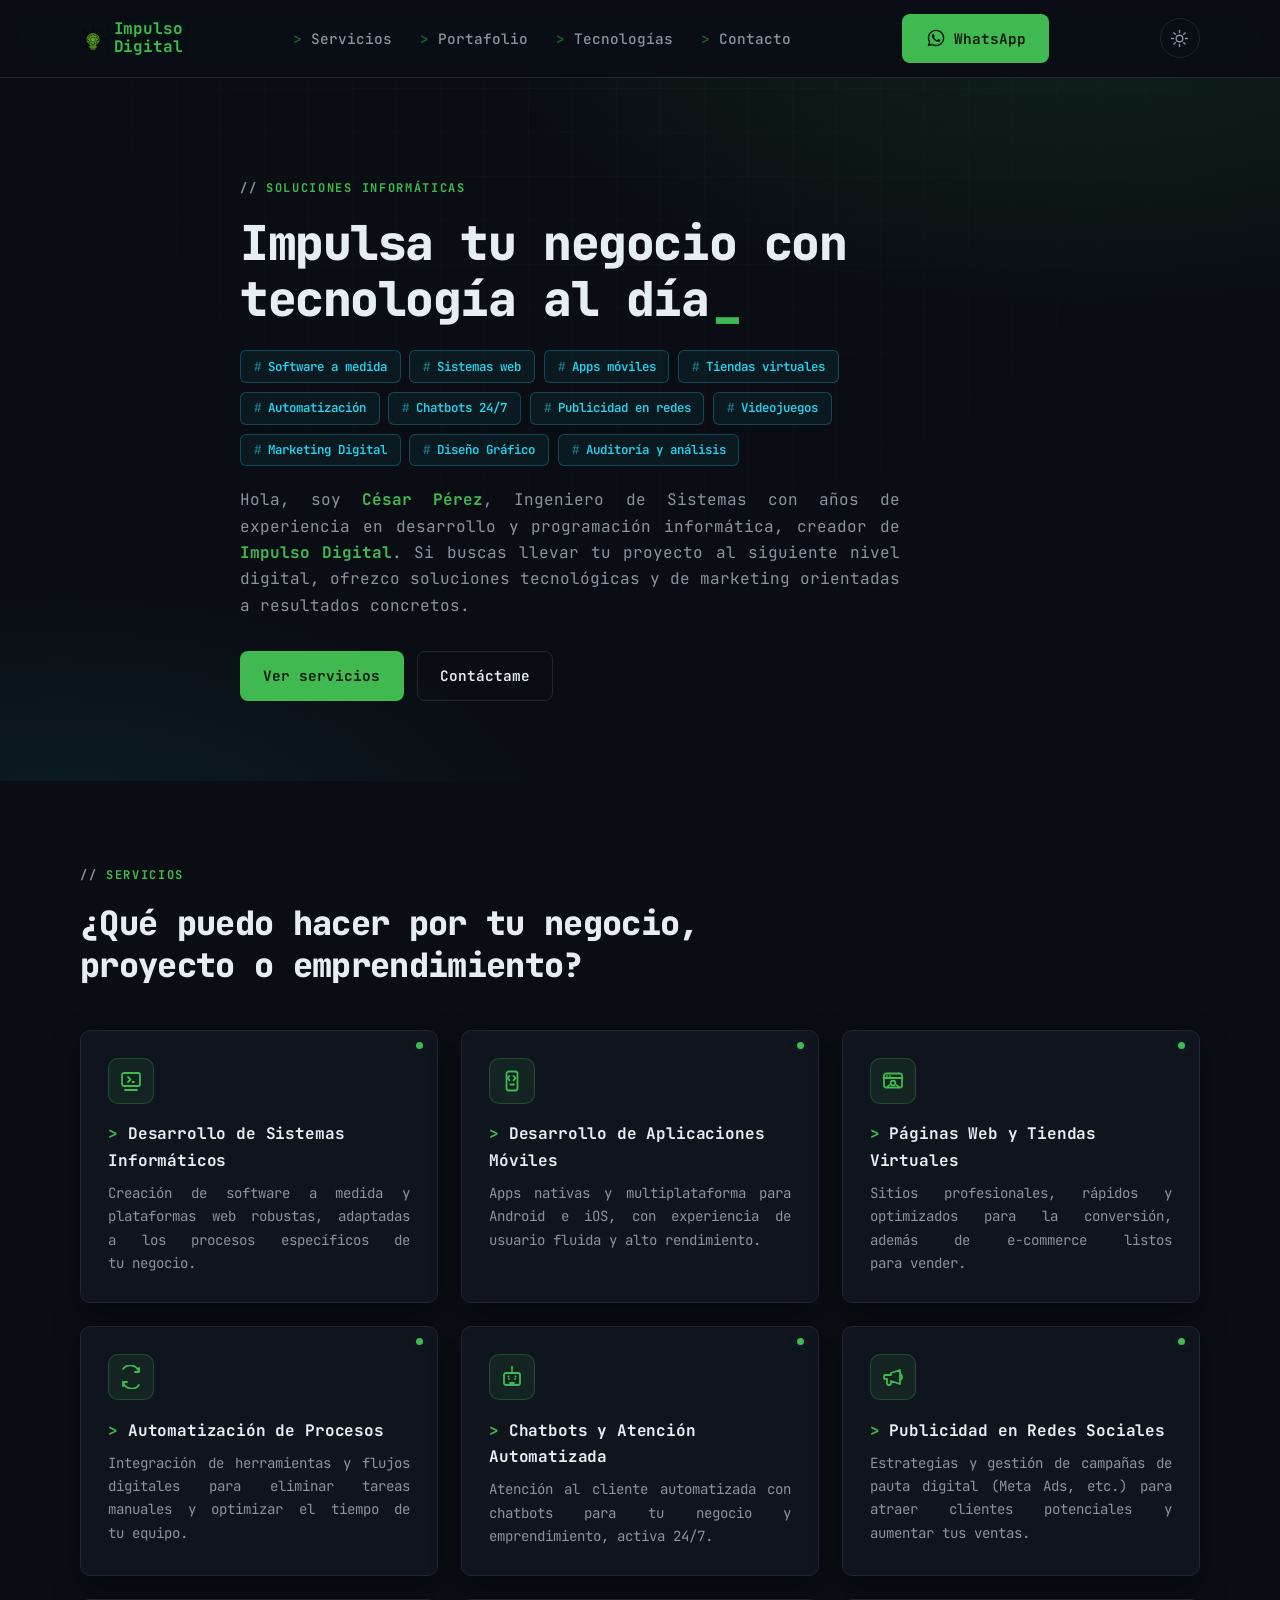
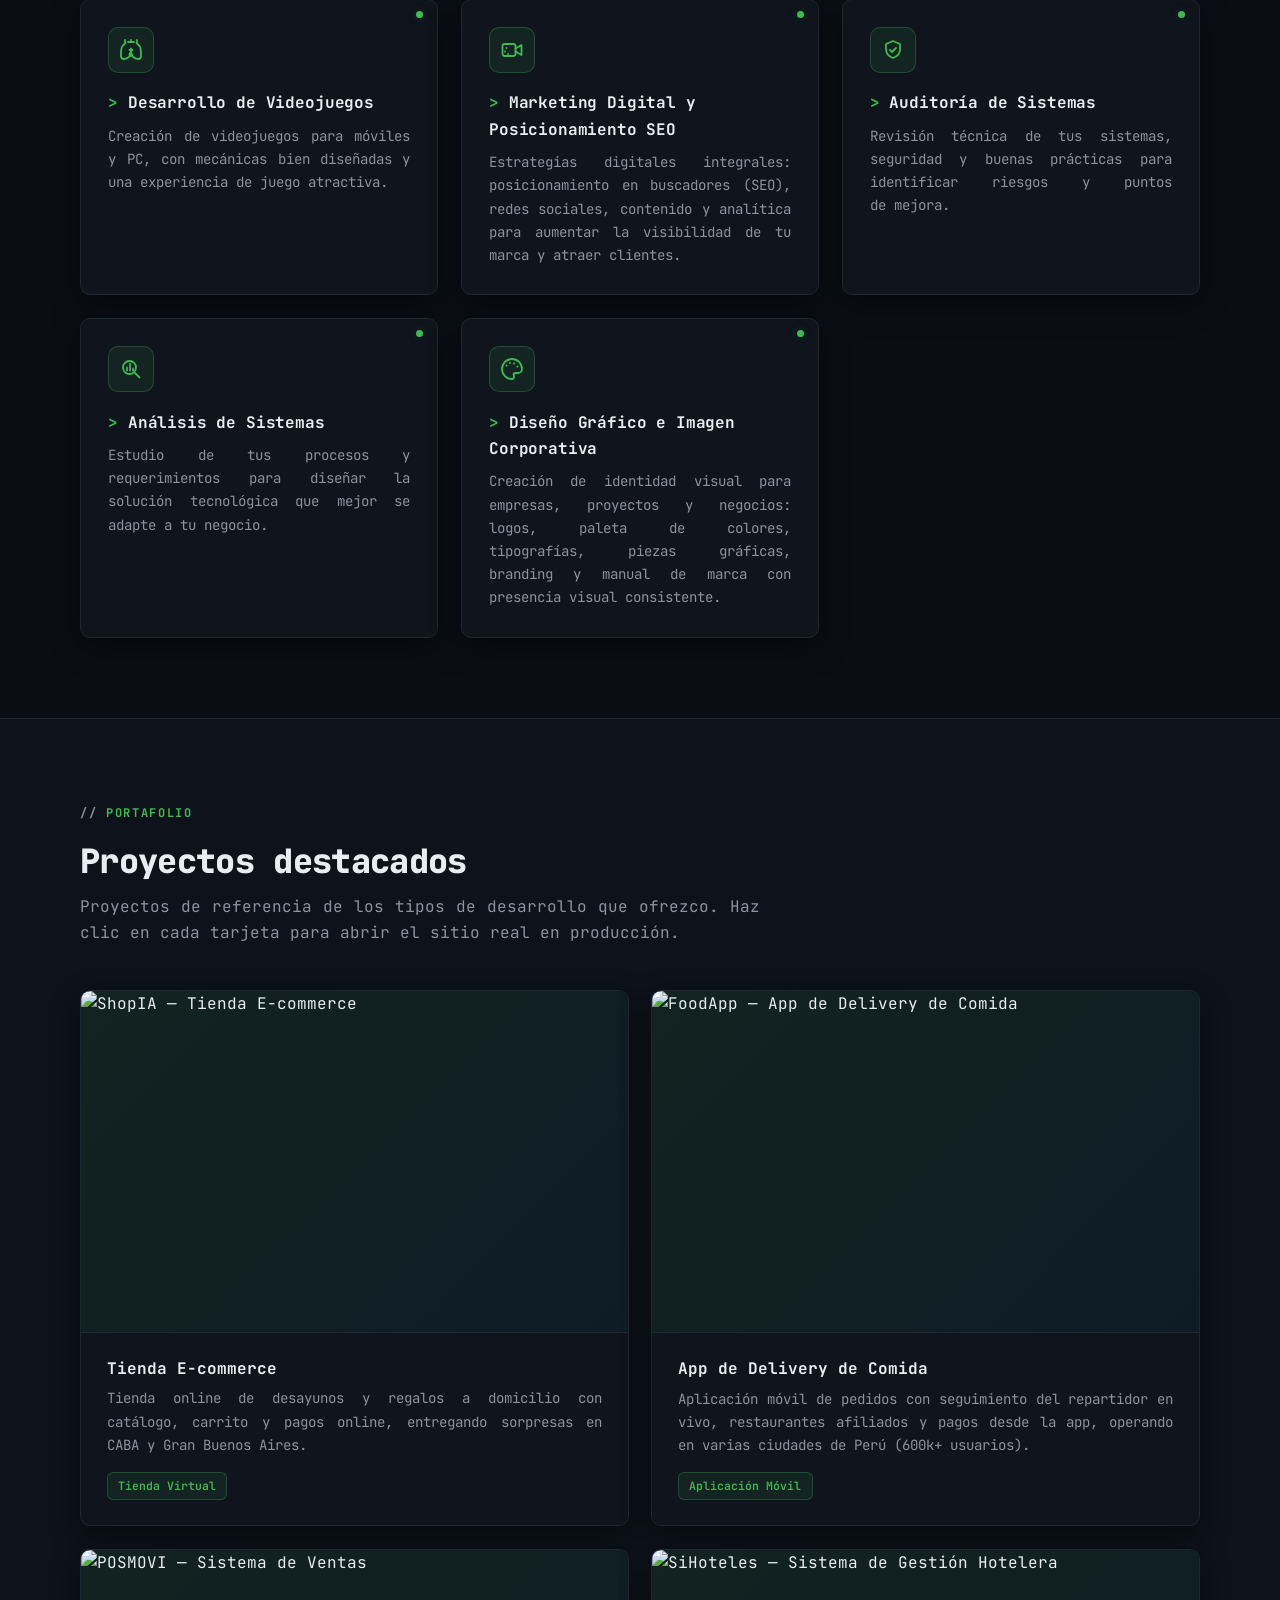
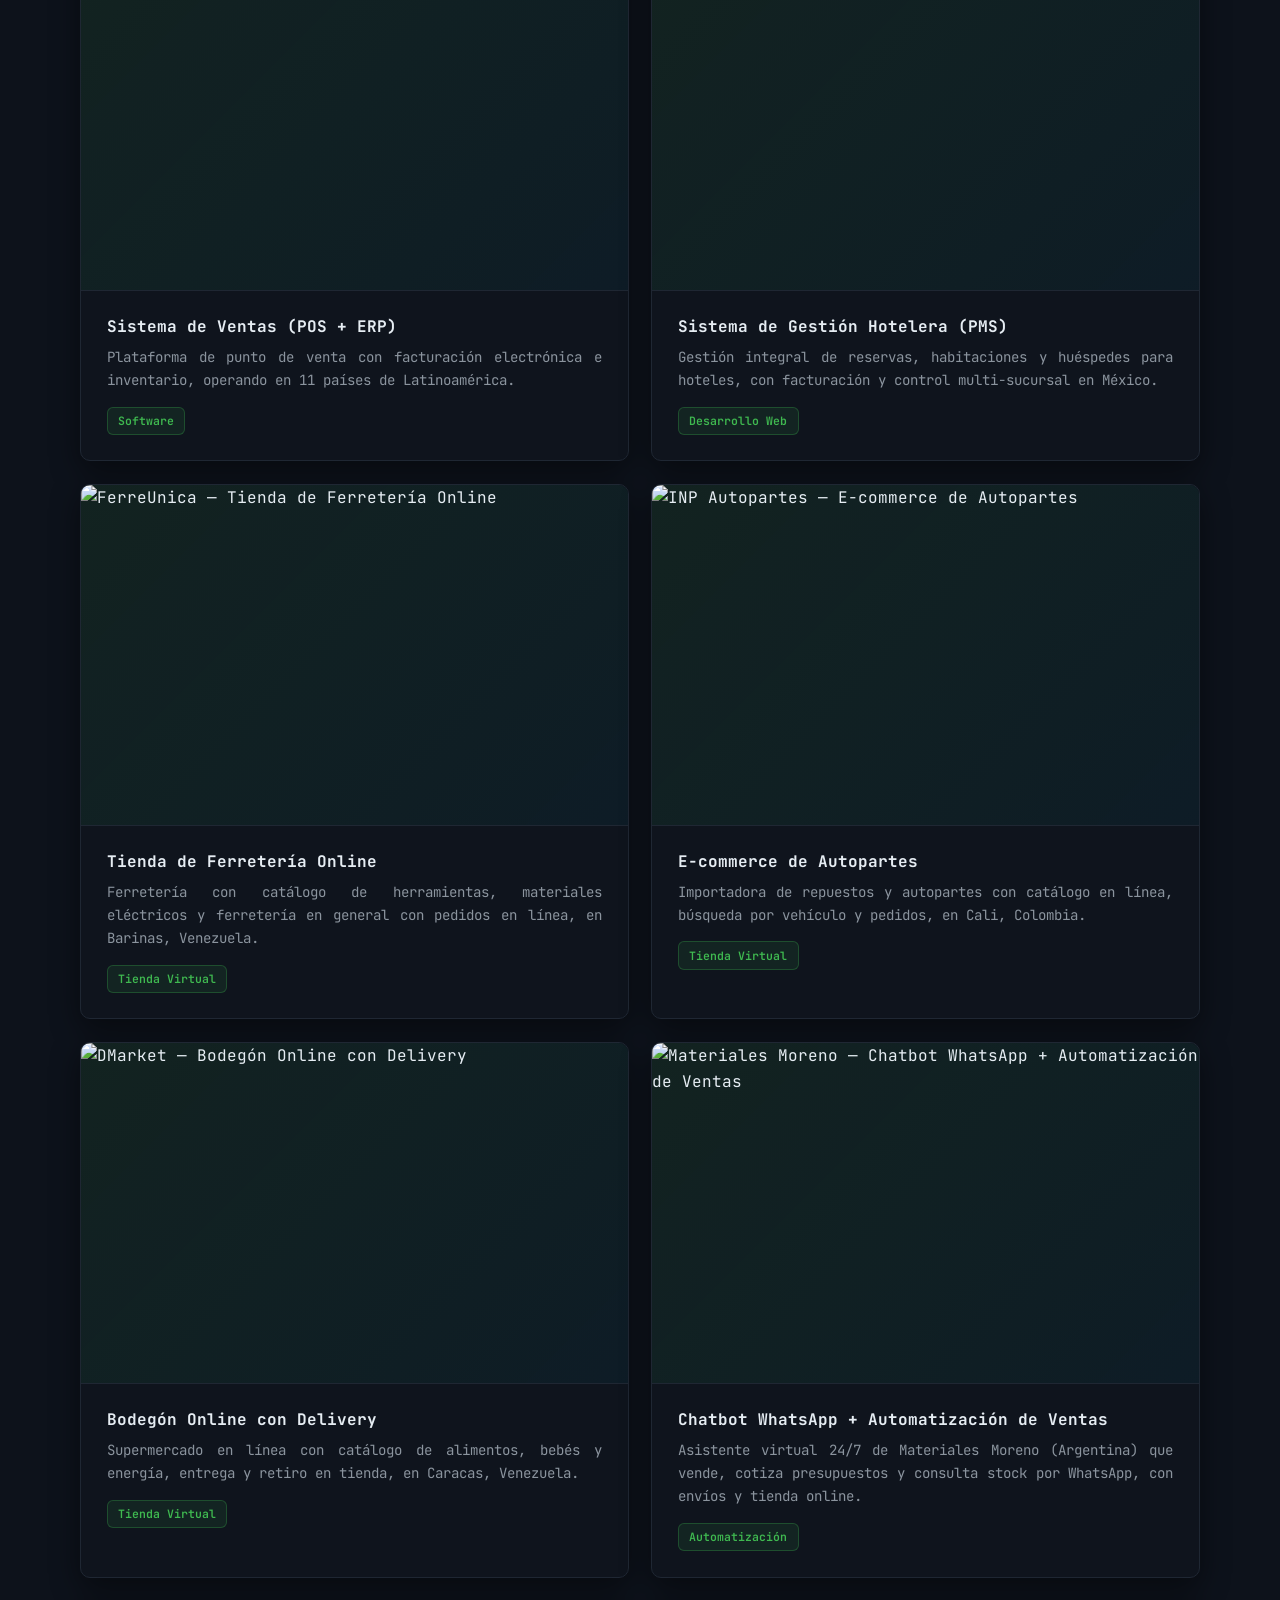
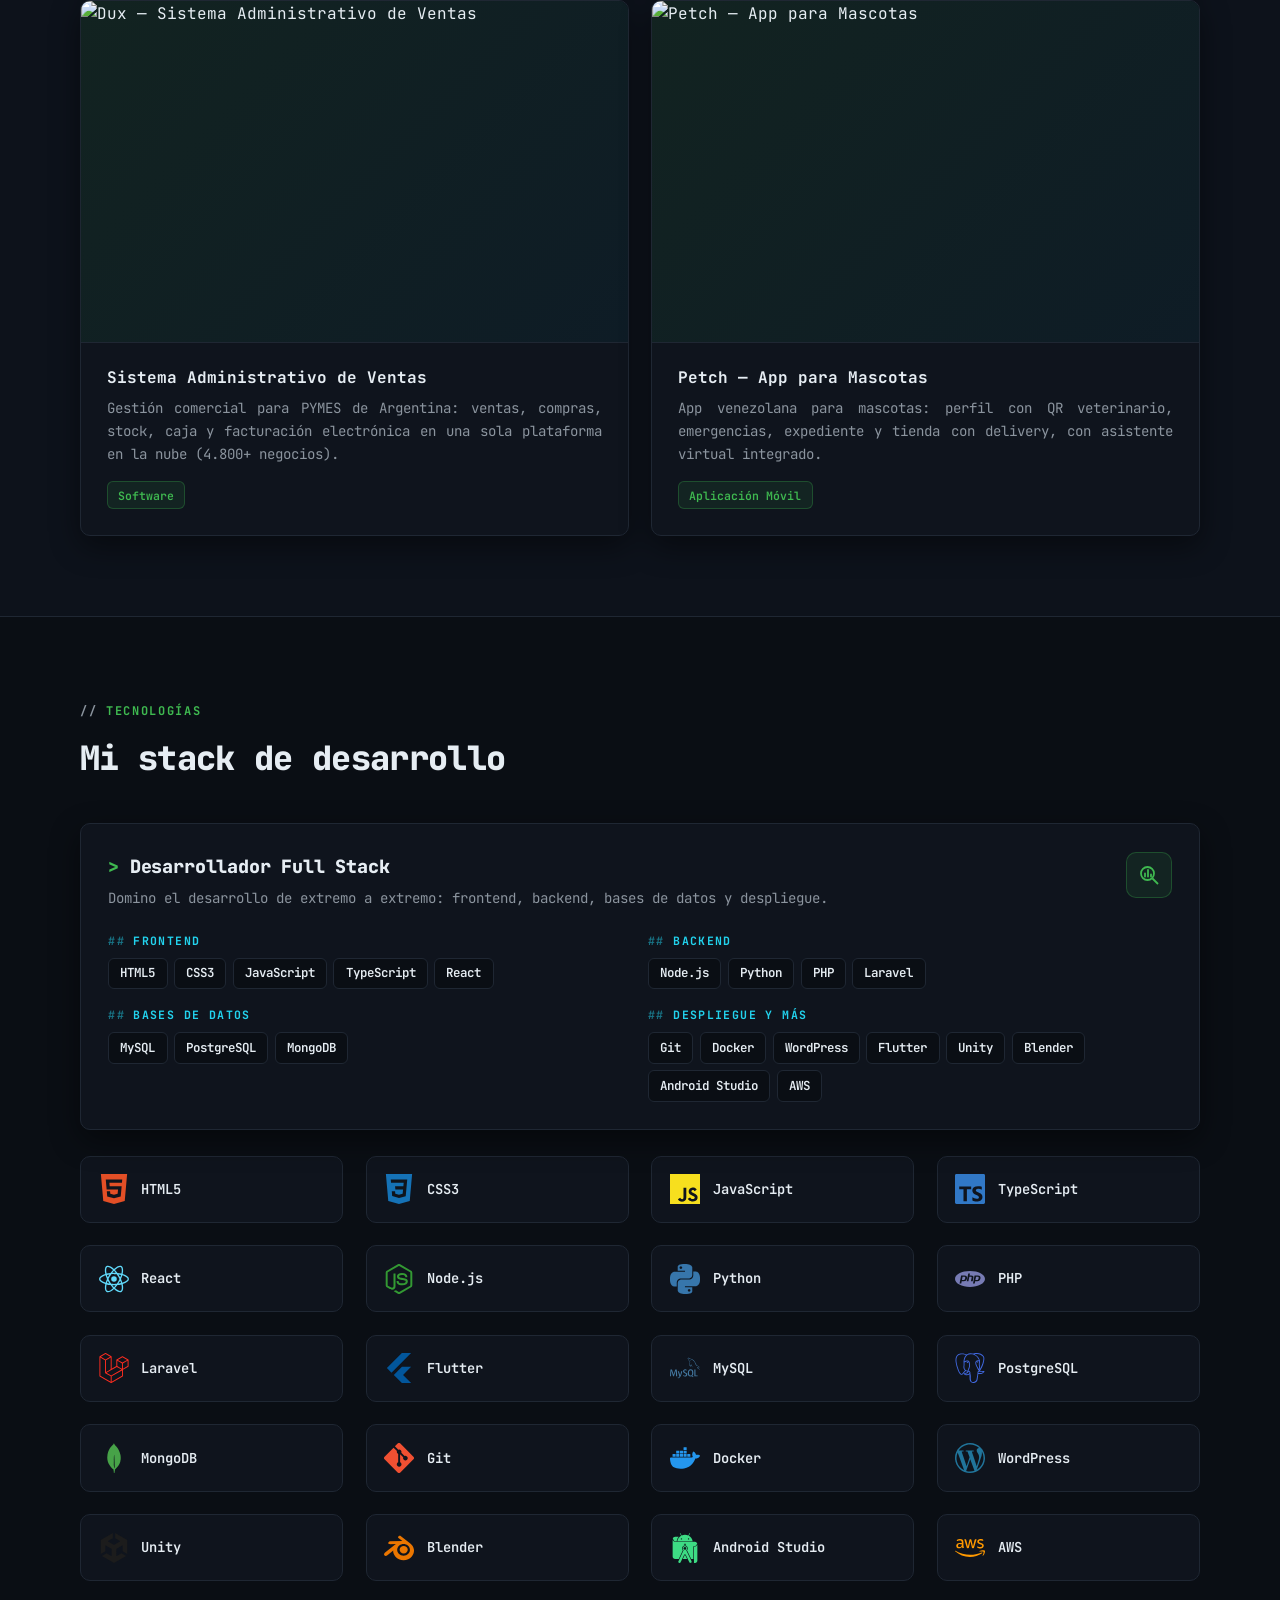
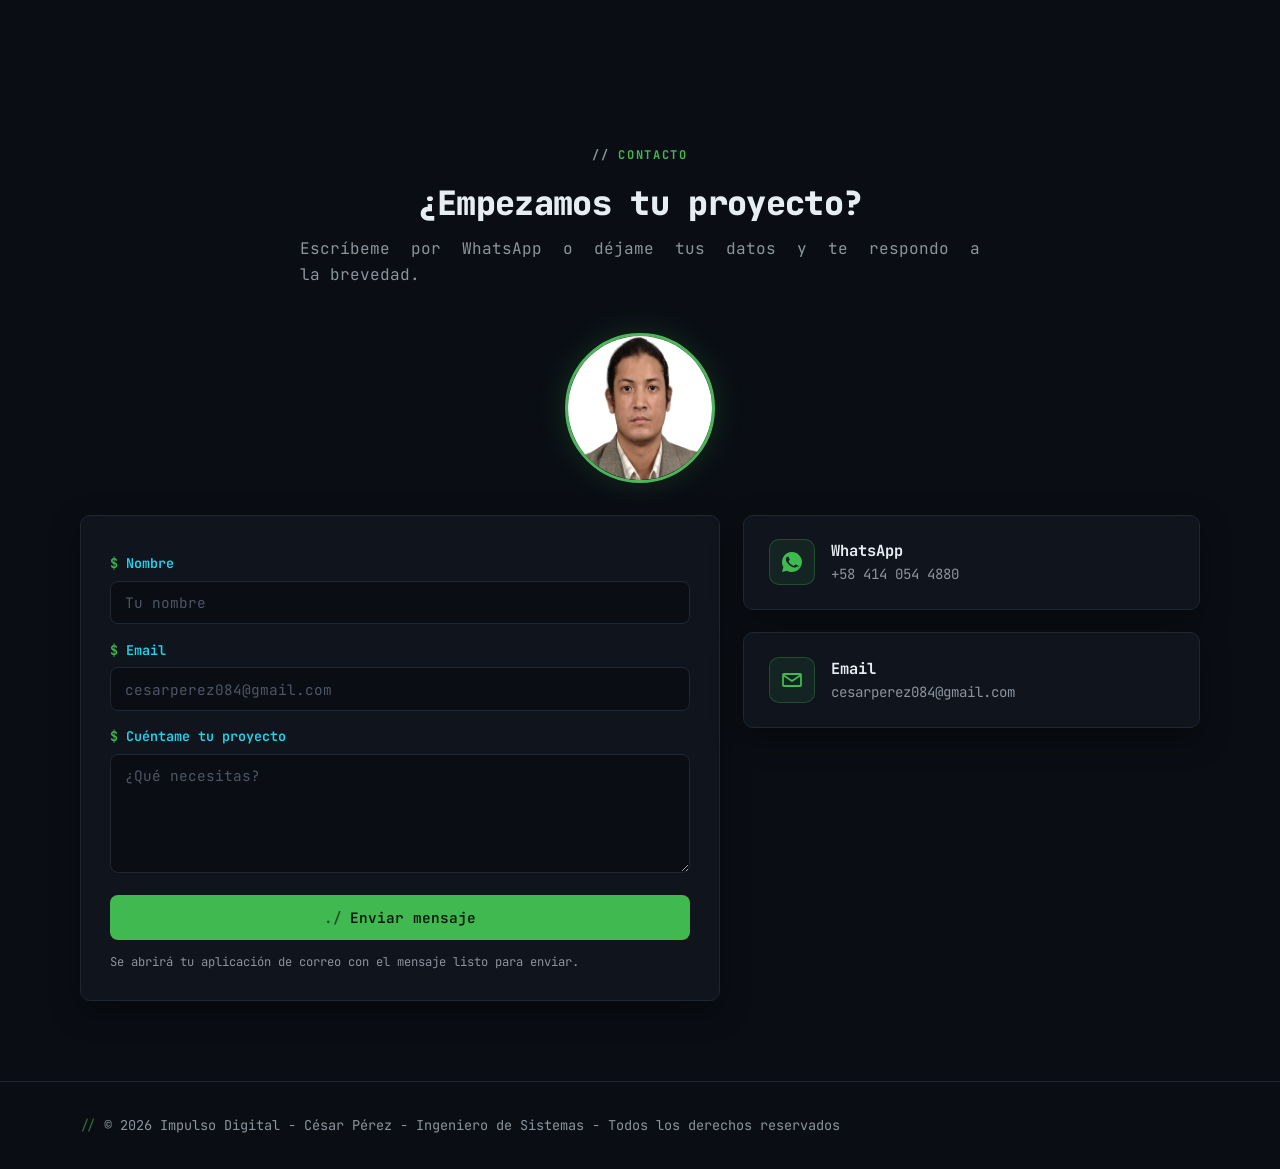
==== commit d687faeb: "Add files via upload" ====
--- a/index.html
+++ b/index.html
@@ -19,7 +19,10 @@
 
   <header class="nav">
     <div class="container nav-inner">
-      <a href="#inicio" class="logo">Impulso<br>Digital</a>
+      <a href="#inicio" class="logo">
+        <img class="logo-icon" src="img/9594783.png" alt="" aria-hidden="true">
+        <span>Impulso<br>Digital</span>
+      </a>
       <nav class="nav-links">
         <a href="#servicios">Servicios</a>
         <a href="#portafolio">Portafolio</a>
--- a/css/styles.css
+++ b/css/styles.css
@@ -107,6 +107,9 @@
 }
 
 .logo {
+  display: inline-flex;
+  align-items: center;
+  gap: 0.5rem;
   font-weight: 700;
   font-size: 1rem;
   line-height: 1.15;
@@ -115,7 +118,7 @@
   text-shadow: 0 0 12px var(--accent-glow);
 }
 
-.logo::before { content: "~/"; color: var(--text-muted); }
+.logo-icon { width: 1.6em; height: 1.6em; flex-shrink: 0; }
 
 .nav-links {
   display: flex;
@@ -218,6 +221,8 @@
 
 .btn:active { transform: translateY(1px); }
 
+.btn-icon { width: 1.05rem; height: 1.05rem; flex-shrink: 0; }
+
 .btn-primary {
   background: var(--accent);
   color: #05150a;
@@ -230,6 +235,8 @@
 }
 
 .btn-primary::before { content: "./ "; opacity: 0.6; }
+
+.hero-actions .btn-primary::before { content: none; }
 
 .btn-outline {
   background: transparent;
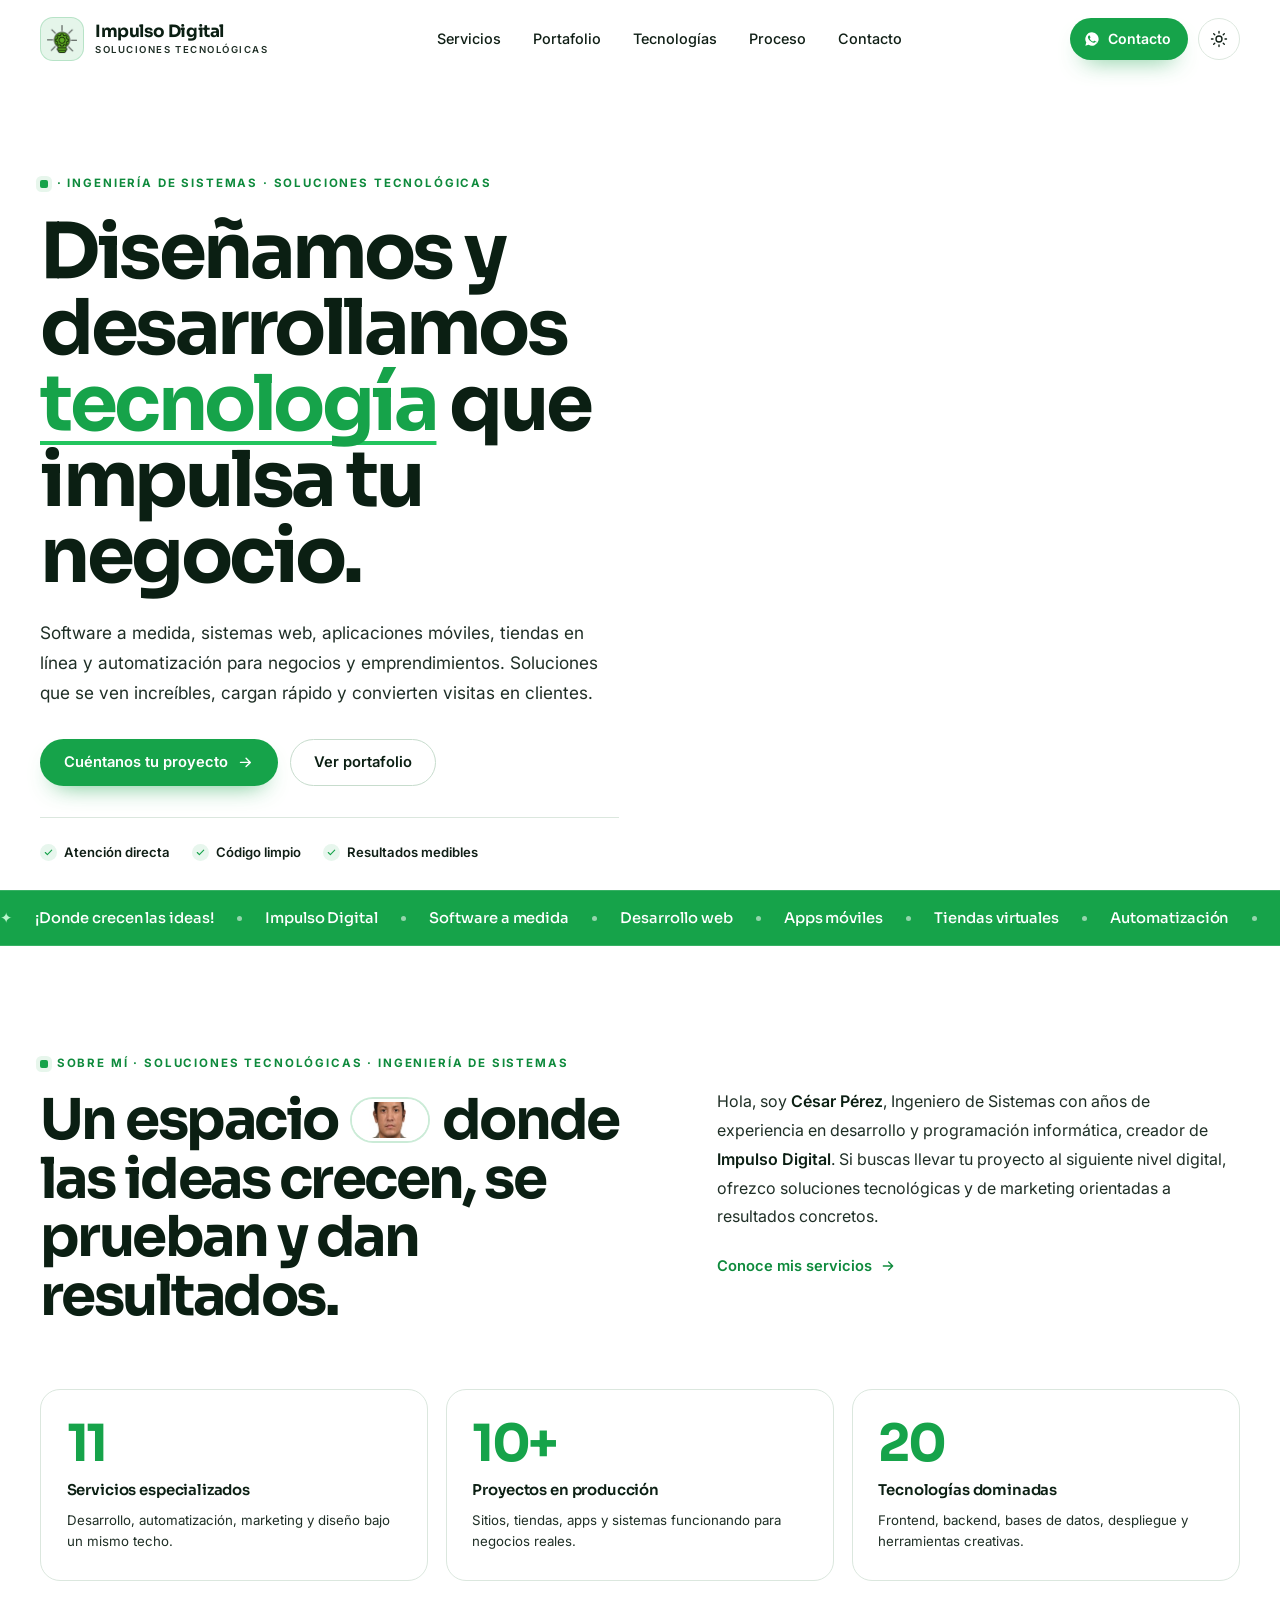
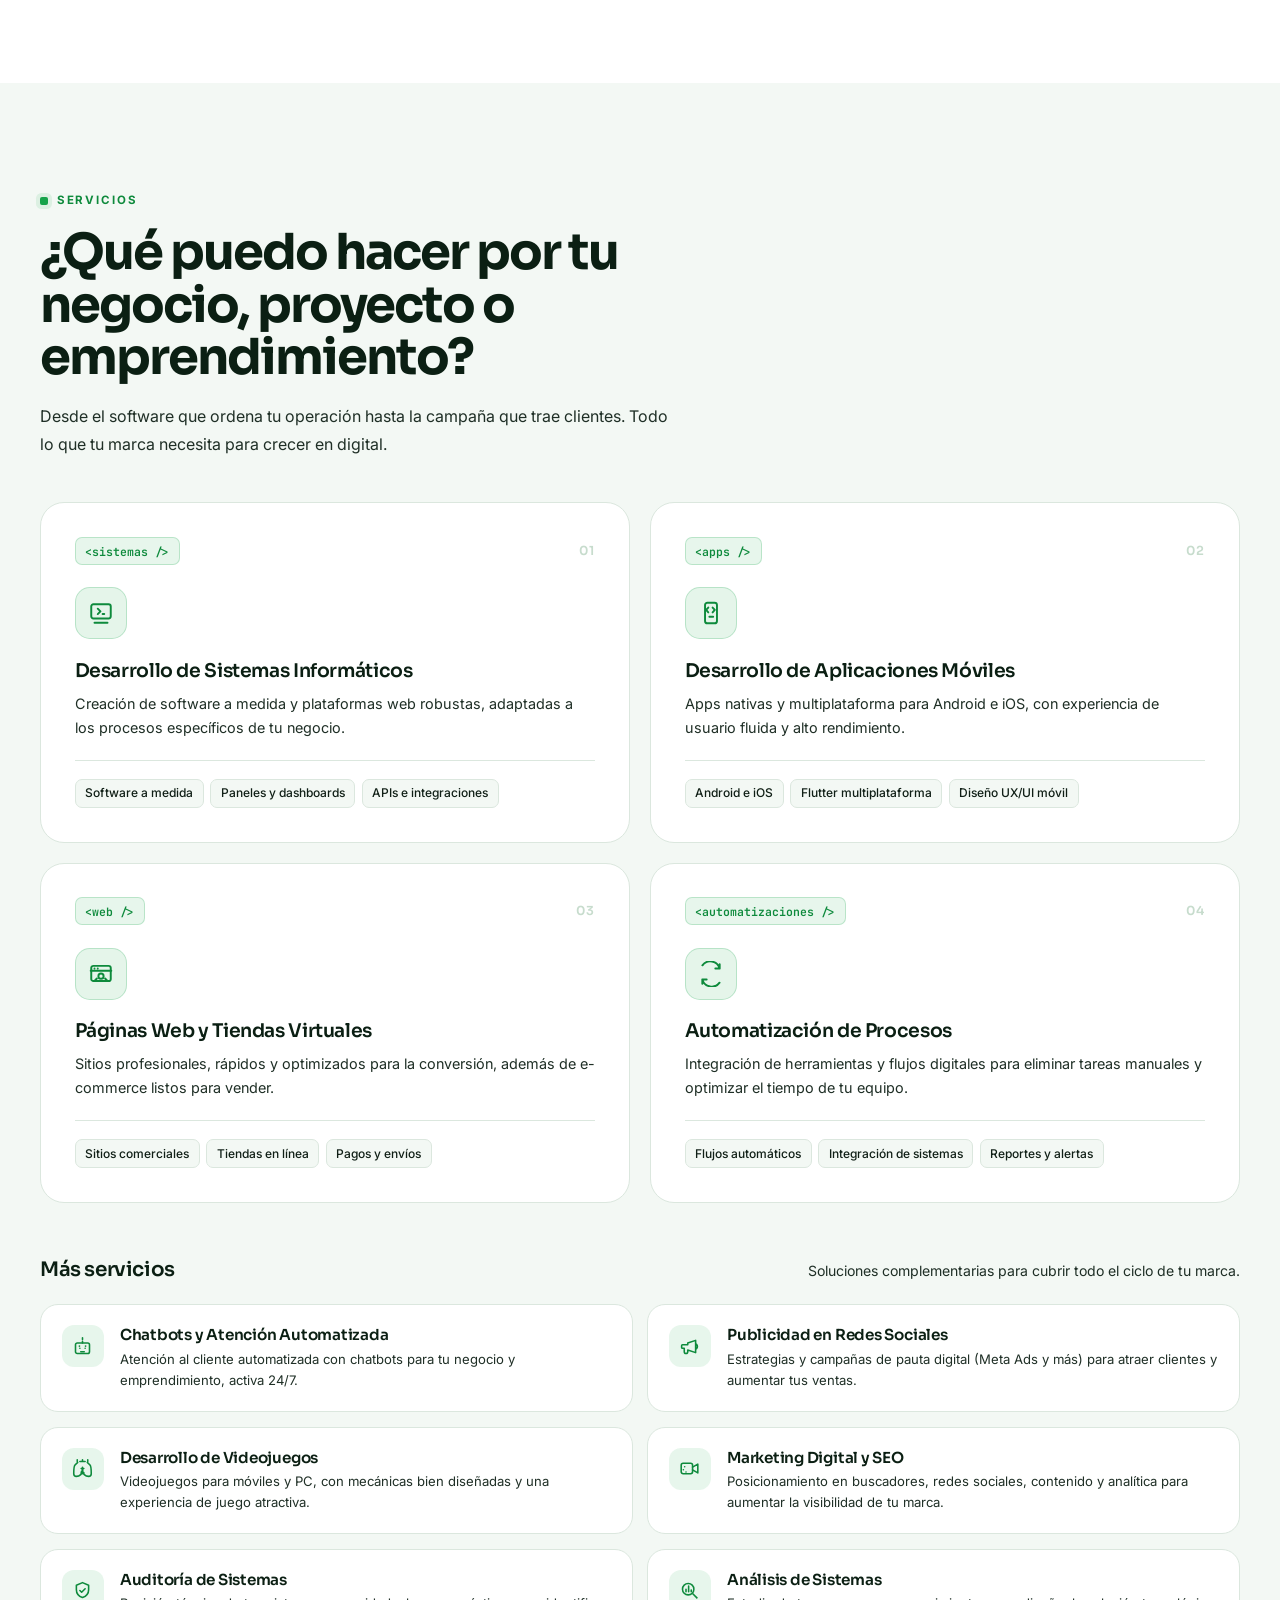
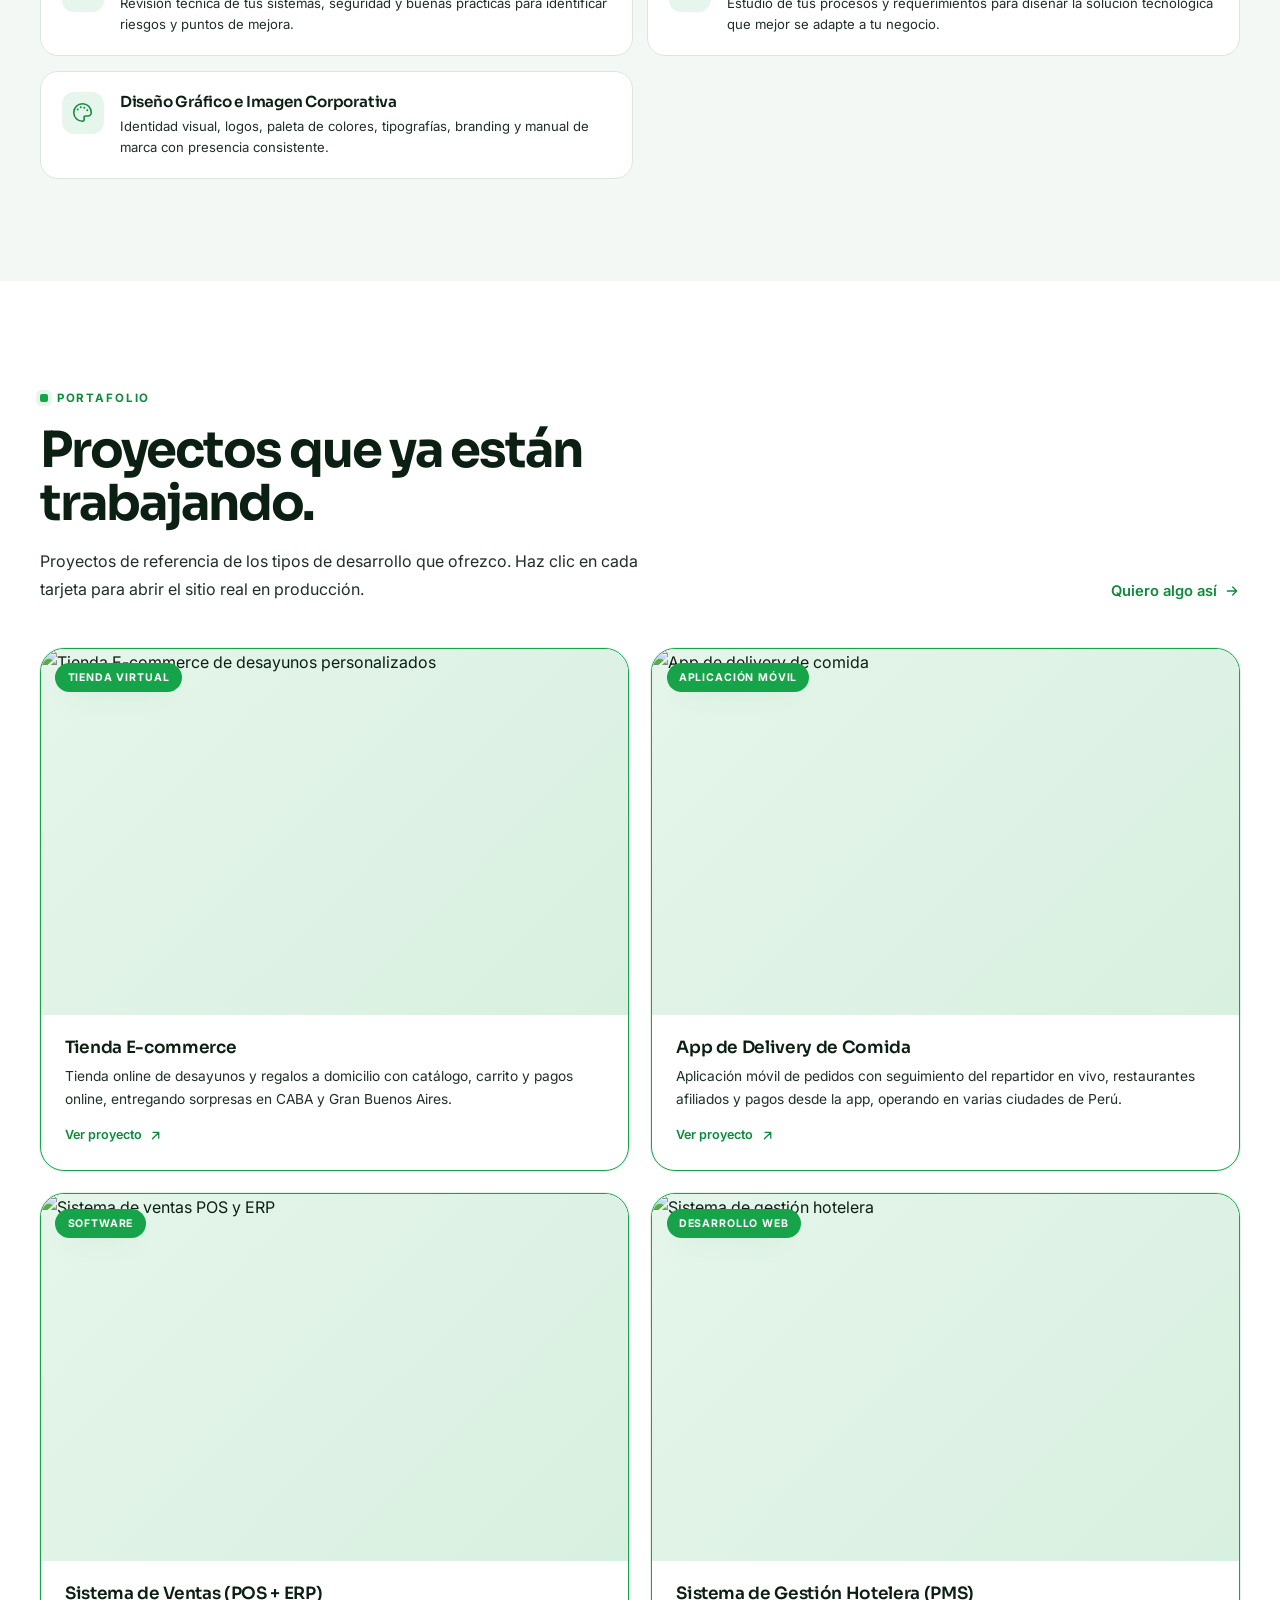
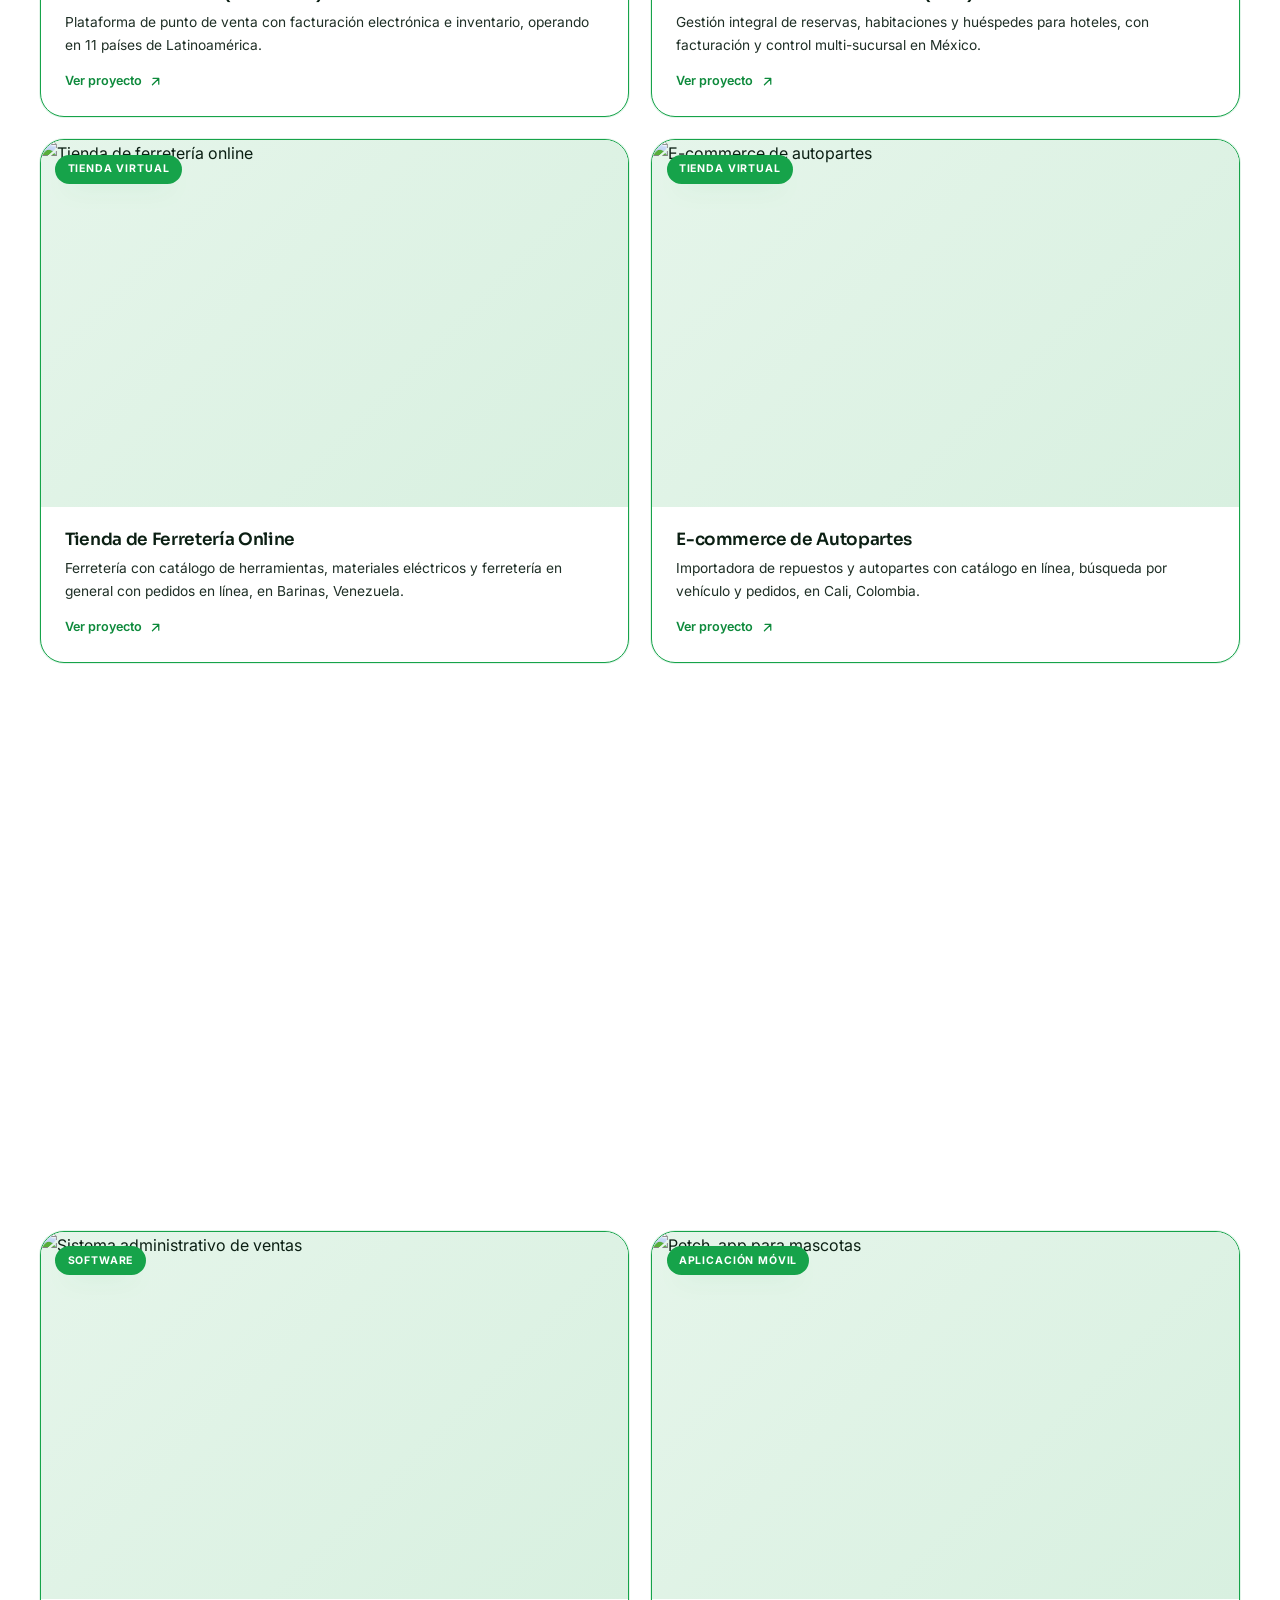
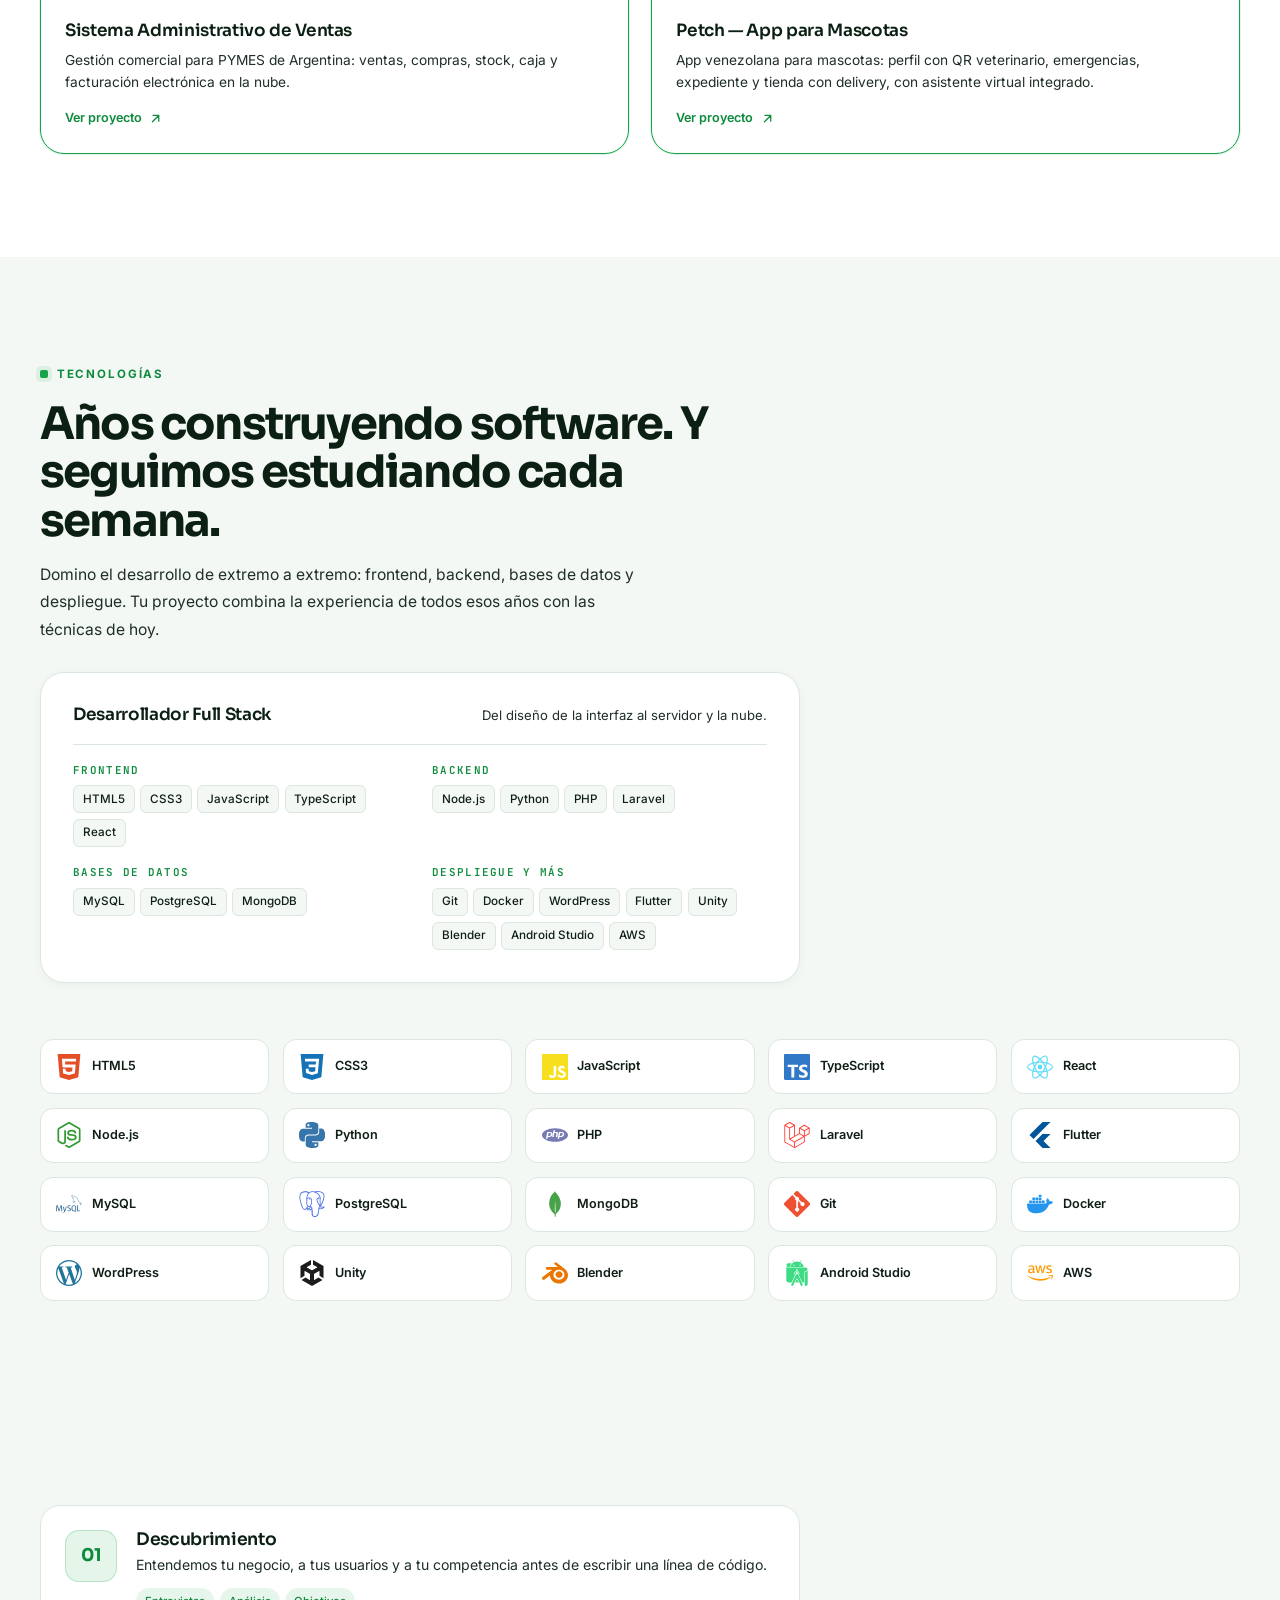
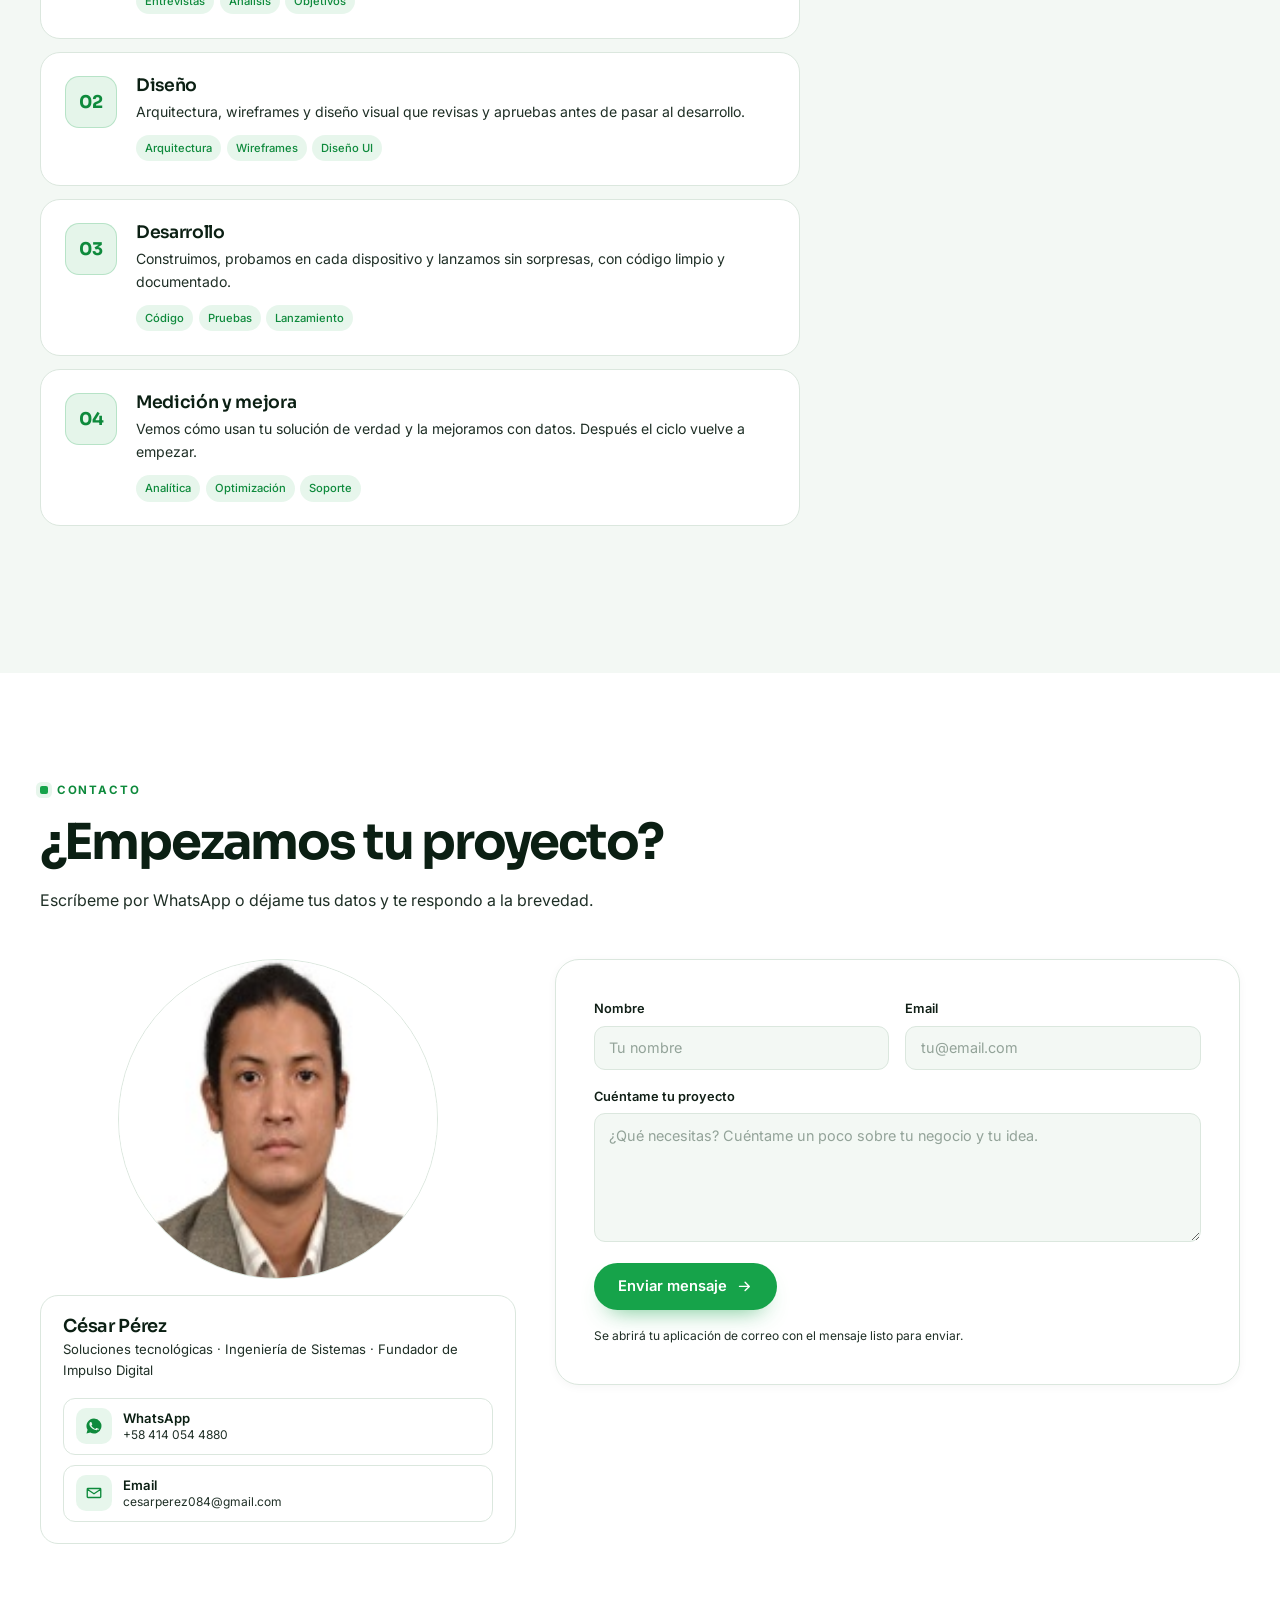
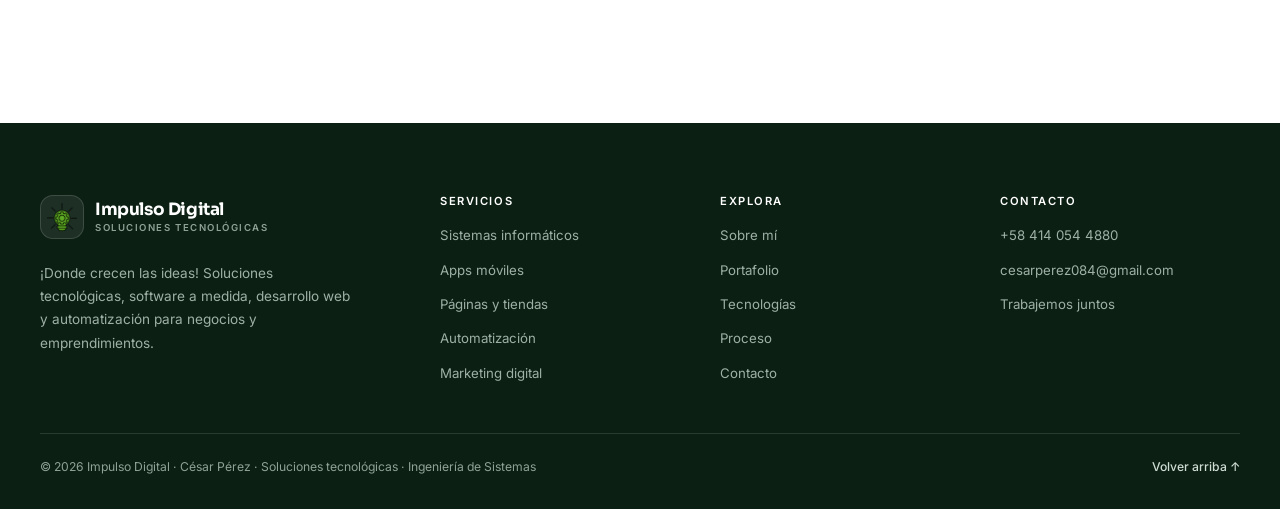
==== commit b4e969fc: "Add files via upload" ====
--- a/index.html
+++ b/index.html
@@ -3,414 +3,582 @@
 <head>
   <meta charset="UTF-8">
   <meta name="viewport" content="width=device-width, initial-scale=1.0">
-  <meta name="description" content="Servicios de ingeniería de sistemas: desarrollo de software, apps móviles, páginas web, tiendas virtuales, automatización y publicidad digital.">
-  <title>César Pérez | Impulso Digital | Ingeniero de Sistemas</title>
+  <meta name="description" content="Software a medida, desarrollo web, apps móviles, tiendas virtuales, automatización y marketing digital. Impulso Digital — César Pérez, Ingeniero de Sistemas.">
+  <meta name="theme-color" content="#16a34a">
+  <title>Impulso Digital · Software, web y automatización | Ing. César Pérez</title>
   <link rel="preconnect" href="https://fonts.googleapis.com">
   <link rel="preconnect" href="https://fonts.gstatic.com" crossorigin>
-  <link href="https://fonts.googleapis.com/css2?family=JetBrains+Mono:wght@400;500;600;700;800&display=swap" rel="stylesheet">
+  <link rel="preconnect" href="https://s.wordpress.com">
+  <link href="https://fonts.googleapis.com/css2?family=Inter:wght@400;500;600;700&family=JetBrains+Mono:wght@500;600&family=Sora:wght@400;500;600;700;800&display=swap" rel="stylesheet">
   <link rel="icon" type="image/png" href="img/9594783.png">
   <link rel="stylesheet" href="css/styles.css">
-  <script>
-    window.va = window.va || function () { (window.vaq = window.vaq || []).push(arguments); };
-  </script>
-  <script defer src="/_vercel/insights/script.js"></script>
+  <script>document.documentElement.classList.add("js");</script>
 </head>
 <body>
 
-  <header class="nav">
+  <header class="site-header" id="site-header">
     <div class="container nav-inner">
-      <a href="#inicio" class="logo">
-        <img class="logo-icon" src="img/9594783.png" alt="" aria-hidden="true">
-        <span>Impulso<br>Digital</span>
+      <a href="#inicio" class="logo" aria-label="Impulso Digital — Inicio">
+        <img class="logo-icon" src="img/9594783.png" alt="Logo Impulso Digital">
+        <span class="logo-text">
+          <span class="logo-name">Impulso Digital</span>
+          <span class="logo-tag">Soluciones tecnológicas</span>
+        </span>
       </a>
-      <nav class="nav-links">
+
+      <nav class="nav-menu" aria-label="Navegación principal">
         <a href="#servicios">Servicios</a>
         <a href="#portafolio">Portafolio</a>
         <a href="#tecnologias">Tecnologías</a>
+        <a href="#proceso">Proceso</a>
         <a href="#contacto">Contacto</a>
       </nav>
-      <a href="https://wa.me/584140544880" target="_blank" rel="noopener" class="btn btn-primary nav-cta" aria-label="WhatsApp">
-        <svg class="cta-icon" viewBox="0 0 24 24" width="20" height="20" fill="currentColor" aria-hidden="true"><path d="M12.04 2C6.58 2 2.13 6.45 2.13 11.91c0 1.75.46 3.45 1.32 4.95L2 22l5.25-1.38a9.9 9.9 0 0 0 4.79 1.22h.01c5.46 0 9.9-4.45 9.9-9.91 0-2.65-1.03-5.14-2.9-7.01A9.82 9.82 0 0 0 12.04 2zm.01 18.14h-.01a8.2 8.2 0 0 1-4.19-1.15l-.3-.18-3.11.82.83-3.04-.2-.31a8.2 8.2 0 0 1-1.26-4.37c0-4.54 3.7-8.23 8.24-8.23 2.2 0 4.27.86 5.82 2.42a8.18 8.18 0 0 1 2.41 5.83c0 4.54-3.7 8.24-8.23 8.24zm4.52-6.16c-.25-.12-1.47-.72-1.69-.81-.23-.08-.39-.12-.56.13-.17.24-.64.8-.78.97-.14.16-.29.18-.54.06-.25-.12-1.05-.39-1.99-1.23-.74-.66-1.23-1.47-1.38-1.72-.14-.25-.02-.38.11-.51.11-.11.25-.29.37-.43.12-.14.17-.25.25-.41.08-.17.04-.31-.02-.43-.06-.12-.56-1.34-.76-1.84-.2-.48-.41-.42-.56-.43h-.48c-.17 0-.43.06-.66.31-.22.25-.86.85-.86 2.07 0 1.22.89 2.4 1.01 2.56.12.17 1.75 2.67 4.23 3.74.59.26 1.05.41 1.41.52.59.19 1.13.16 1.56.1.48-.07 1.47-.6 1.67-1.18.21-.58.21-1.07.15-1.18-.06-.1-.23-.16-.48-.28z"/></svg>
-        <span class="cta-text">WhatsApp</span>
-      </a>
-      <button id="theme-toggle" class="theme-toggle" type="button" aria-label="Cambiar tema claro/oscuro" title="Cambiar tema">
-        <svg class="icon-sun" viewBox="0 0 24 24" fill="none" stroke="currentColor" stroke-width="1.8" stroke-linecap="round" stroke-linejoin="round" aria-hidden="true"><circle cx="12" cy="12" r="4.2"/><path d="M12 2v2.5M12 19.5V22M2 12h2.5M19.5 12H22M4.9 4.9l1.8 1.8M17.3 17.3l1.8 1.8M19.1 4.9l-1.8 1.8M6.7 17.3l-1.8 1.8"/></svg>
-        <svg class="icon-moon" viewBox="0 0 24 24" fill="none" stroke="currentColor" stroke-width="1.8" stroke-linecap="round" stroke-linejoin="round" aria-hidden="true"><path d="M20.5 14.5A8.5 8.5 0 0 1 9.5 3.5a8.5 8.5 0 1 0 11 11Z"/></svg>
-      </button>
-      <button class="nav-toggle" aria-label="Abrir menú">
-        <span></span><span></span><span></span>
-      </button>
+
+      <div class="header-actions">
+        <a href="https://wa.me/584140544880" target="_blank" rel="noopener" class="btn header-whatsapp header-whatsapp-green">
+          <svg class="btn-icon" viewBox="0 0 24 24" aria-hidden="true"><use href="#whatsapp"></use></svg>
+          <span>Contacto</span>
+        </a>
+        <button id="theme-toggle" class="theme-toggle" type="button" aria-label="Cambiar tema">
+          <svg class="icon-sun" viewBox="0 0 24 24" fill="none" stroke="currentColor" stroke-width="1.8" stroke-linecap="round" stroke-linejoin="round" aria-hidden="true"><circle cx="12" cy="12" r="4"/><path d="M12 2v2M12 20v2M4.93 4.93l1.41 1.41M17.66 17.66l1.41 1.41M2 12h2M20 12h2M6.34 17.66l-1.41 1.41M19.07 4.93l-1.41 1.41"/></svg>
+          <svg class="icon-moon" viewBox="0 0 24 24" fill="none" stroke="currentColor" stroke-width="1.8" stroke-linecap="round" stroke-linejoin="round" aria-hidden="true"><path d="M12 3a6 6 0 0 0 9 9 9 9 0 1 1-9-9Z"/></svg>
+        </button>
+        <button class="nav-toggle" type="button" aria-label="Abrir menú" aria-expanded="false">
+          <span></span><span></span><span></span>
+        </button>
+      </div>
     </div>
   </header>
 
   <main>
+    <!-- HERO -->
     <section id="inicio" class="hero">
-      <div class="container hero-inner">
-        <p class="eyebrow">Soluciones Informáticas</p>
-        <h1>Impulsa tu negocio con tecnología al día</h1>
-        <ul class="hero-services">
-          <li>Software a medida</li>
-          <li>Sistemas web</li>
-          <li>Apps móviles</li>
-          <li>Tiendas virtuales</li>
-          <li>Automatización</li>
-          <li>Chatbots 24/7</li>
-          <li>Publicidad en redes</li>
-          <li>Videojuegos</li>
-          <li>Marketing Digital</li>
-          <li>Diseño Gráfico</li>
-          <li>Auditoría y análisis</li>
-        </ul>
-        <p class="hero-sub">Hola, soy <strong>César Pérez</strong>, Ingeniero de Sistemas con años de experiencia en desarrollo y programación informática, creador de <strong>Impulso Digital</strong>. Si buscas llevar tu proyecto al siguiente nivel digital, ofrezco soluciones tecnológicas y de marketing orientadas a resultados concretos.</p>
-        <div class="hero-actions">
-          <a href="#servicios" class="btn btn-primary">Ver servicios</a>
-          <a href="#contacto" class="btn btn-outline">Contáctame</a>
+      <div class="container hero-grid">
+        <div class="hero-copy" data-reveal>
+          <p class="eyebrow"> · Ingeniería de Sistemas · Soluciones tecnológicas</p>
+          <h1>Diseñamos y desarrollamos <em>tecnología</em> que impulsa tu negocio.</h1>
+          <p class="hero-sub">Software a medida, sistemas web, aplicaciones móviles, tiendas en línea y automatización para negocios y emprendimientos. Soluciones que se ven increíbles, cargan rápido y convierten visitas en clientes.</p>
+
+          <div class="hero-actions">
+            <a href="https://wa.me/584140544880" target="_blank" rel="noopener" class="btn btn-primary">
+              <span>Cuéntanos tu proyecto</span>
+              <svg class="btn-icon" viewBox="0 0 24 24" fill="none" stroke="currentColor" stroke-width="2" stroke-linecap="round" stroke-linejoin="round" aria-hidden="true"><path d="M5 12h14M13 6l6 6-6 6"/></svg>
+            </a>
+            <a href="#portafolio" class="btn btn-outline">Ver portafolio</a>
+          </div>
+
+          <ul class="hero-points">
+            <li><svg viewBox="0 0 24 24" aria-hidden="true"><use href="#check"></use></svg>Atención directa</li>
+            <li><svg viewBox="0 0 24 24" aria-hidden="true"><use href="#check"></use></svg>Código limpio</li>
+            <li><svg viewBox="0 0 24 24" aria-hidden="true"><use href="#check"></use></svg>Resultados medibles</li>
+          </ul>
+          <br>
+        </div>
+
+  
+
+          </div>
+
+      
+
+     
+
+    <!-- MARQUEE -->
+    <div class="marquee" aria-hidden="true">
+      <div class="marquee-track">
+        <div class="marquee-group">
+          <span class="marquee-star">✦</span><span>¡Donde crecen las ideas!</span>
+          <span class="marquee-dot"></span><span>Impulso Digital</span>
+          <span class="marquee-dot"></span><span>Software a medida</span>
+          <span class="marquee-dot"></span><span>Desarrollo web</span>
+          <span class="marquee-dot"></span><span>Apps móviles</span>
+          <span class="marquee-dot"></span><span>Tiendas virtuales</span>
+          <span class="marquee-dot"></span><span>Automatización</span>
+          <span class="marquee-dot"></span><span>Chatbots 24/7</span>
+          <span class="marquee-dot"></span><span>Marketing digital</span>
+          <span class="marquee-star">✦</span>
+        </div>
+        <div class="marquee-group">
+          <span class="marquee-star">✦</span><span>¡Donde crecen las ideas!</span>
+          <span class="marquee-dot"></span><span>Impulso Digital</span>
+          <span class="marquee-dot"></span><span>Software a medida</span>
+          <span class="marquee-dot"></span><span>Desarrollo web</span>
+          <span class="marquee-dot"></span><span>Apps móviles</span>
+          <span class="marquee-dot"></span><span>Tiendas virtuales</span>
+          <span class="marquee-dot"></span><span>Automatización</span>
+          <span class="marquee-dot"></span><span>Chatbots 24/7</span>
+          <span class="marquee-dot"></span><span>Marketing digital</span>
+          <span class="marquee-star">✦</span>
+        </div>
+      </div>
+    </div>
+
+    <!-- SOBRE MÍ -->
+    <section id="sobre-mi" class="section about">
+      <div class="container">
+        <div class="about-grid">
+          <div class="about-left" data-reveal>
+            <p class="eyebrow">Sobre mí · Soluciones tecnológicas · Ingeniería de Sistemas</p>
+            <h2>Un espacio <span class="inline-photo"><img src="cesar.jpg" alt="César Pérez" loading="lazy"></span> donde las ideas crecen, se prueban y dan resultados.</h2>
+          </div>
+          <div class="about-right" data-reveal>
+            <p>Hola, soy <strong>César Pérez</strong>, Ingeniero de Sistemas con años de experiencia en desarrollo y programación informática, creador de <strong>Impulso Digital</strong>. Si buscas llevar tu proyecto al siguiente nivel digital, ofrezco soluciones tecnológicas y de marketing orientadas a resultados concretos.</p>
+            <a href="#servicios" class="text-link">
+              Conoce mis servicios
+              <svg viewBox="0 0 24 24" fill="none" stroke="currentColor" stroke-width="2" stroke-linecap="round" stroke-linejoin="round" aria-hidden="true"><path d="M5 12h14M13 6l6 6-6 6"/></svg>
+            </a>
+          </div>
+        </div>
+
+        <div class="stats" data-reveal>
+          <article class="stat">
+            <strong>11</strong>
+            <span>Servicios especializados</span>
+            <p>Desarrollo, automatización, marketing y diseño bajo un mismo techo.</p>
+          </article>
+          <article class="stat">
+            <strong>10+</strong>
+            <span>Proyectos en producción</span>
+            <p>Sitios, tiendas, apps y sistemas funcionando para negocios reales.</p>
+          </article>
+          <article class="stat">
+            <strong>20</strong>
+            <span>Tecnologías dominadas</span>
+            <p>Frontend, backend, bases de datos, despliegue y herramientas creativas.</p>
+          </article>
         </div>
       </div>
     </section>
 
-    <section id="servicios" class="section">
+    <!-- SERVICIOS -->
+    <section id="servicios" class="section section-soft services">
       <div class="container">
-        <div class="section-head">
+        <div class="section-head" data-reveal>
           <p class="eyebrow">Servicios</p>
           <h2>¿Qué puedo hacer por tu negocio, proyecto o emprendimiento?</h2>
-        </div>
-        <div class="grid services-grid">
-          <article class="card service">
-            <div class="icon"><svg><use href="#sistema"></use></svg></div>
+          <p>Desde el software que ordena tu operación hasta la campaña que trae clientes. Todo lo que tu marca necesita para crecer en digital.</p>
+        </div>
+
+        <div class="services-grid">
+          <article class="service-card" data-reveal>
+            <div class="service-top">
+              <span class="code-tag">&lt;sistemas /&gt;</span>
+              <span class="service-num">01</span>
+            </div>
+            <div class="service-icon"><svg viewBox="0 0 24 24" aria-hidden="true"><use href="#sistema"></use></svg></div>
             <h3>Desarrollo de Sistemas Informáticos</h3>
             <p>Creación de software a medida y plataformas web robustas, adaptadas a los procesos específicos de tu negocio.</p>
-          </article>
-          <article class="card service">
-            <div class="icon"><svg><use href="#app"></use></svg></div>
+            <ul class="service-list">
+              <li>Software a medida</li>
+              <li>Paneles y dashboards</li>
+              <li>APIs e integraciones</li>
+            </ul>
+          </article>
+
+          <article class="service-card" data-reveal>
+            <div class="service-top">
+              <span class="code-tag">&lt;apps /&gt;</span>
+              <span class="service-num">02</span>
+            </div>
+            <div class="service-icon"><svg viewBox="0 0 24 24" aria-hidden="true"><use href="#app"></use></svg></div>
             <h3>Desarrollo de Aplicaciones Móviles</h3>
             <p>Apps nativas y multiplataforma para Android e iOS, con experiencia de usuario fluida y alto rendimiento.</p>
-          </article>
-          <article class="card service">
-            <div class="icon"><svg><use href="#web"></use></svg></div>
+            <ul class="service-list">
+              <li>Android e iOS</li>
+              <li>Flutter multiplataforma</li>
+              <li>Diseño UX/UI móvil</li>
+            </ul>
+          </article>
+
+          <article class="service-card" data-reveal>
+            <div class="service-top">
+              <span class="code-tag">&lt;web /&gt;</span>
+              <span class="service-num">03</span>
+            </div>
+            <div class="service-icon"><svg viewBox="0 0 24 24" aria-hidden="true"><use href="#web"></use></svg></div>
             <h3>Páginas Web y Tiendas Virtuales</h3>
             <p>Sitios profesionales, rápidos y optimizados para la conversión, además de e-commerce listos para vender.</p>
-          </article>
-          <article class="card service">
-            <div class="icon"><svg><use href="#autom"></use></svg></div>
+            <ul class="service-list">
+              <li>Sitios comerciales</li>
+              <li>Tiendas en línea</li>
+              <li>Pagos y envíos</li>
+            </ul>
+          </article>
+
+          <article class="service-card" data-reveal>
+            <div class="service-top">
+              <span class="code-tag">&lt;automatizaciones /&gt;</span>
+              <span class="service-num">04</span>
+            </div>
+            <div class="service-icon"><svg viewBox="0 0 24 24" aria-hidden="true"><use href="#autom"></use></svg></div>
             <h3>Automatización de Procesos</h3>
             <p>Integración de herramientas y flujos digitales para eliminar tareas manuales y optimizar el tiempo de tu equipo.</p>
-          </article>
-          <article class="card service">
-            <div class="icon"><svg><use href="#bot"></use></svg></div>
-            <h3>Chatbots y Atención Automatizada</h3>
-            <p>Atención al cliente automatizada con chatbots para tu negocio y emprendimiento, activa 24/7.</p>
-          </article>
-          <article class="card service">
-            <div class="icon"><svg><use href="#ads"></use></svg></div>
-            <h3>Publicidad en Redes Sociales</h3>
-            <p>Estrategias y gestión de campañas de pauta digital (Meta Ads, etc.) para atraer clientes potenciales y aumentar tus ventas.</p>
-          </article>
-          <article class="card service">
-            <div class="icon"><svg><use href="#game"></use></svg></div>
-            <h3>Desarrollo de Videojuegos</h3>
-            <p>Creación de videojuegos para móviles y PC, con mecánicas bien diseñadas y una experiencia de juego atractiva.</p>
-          </article>
-          <article class="card service">
-            <div class="icon"><svg><use href="#video"></use></svg></div>
-            <h3>Marketing Digital y Posicionamiento SEO</h3>
-            <p>Estrategias digitales integrales: posicionamiento en buscadores (SEO), redes sociales, contenido y analítica para aumentar la visibilidad de tu marca y atraer clientes.</p>
-          </article>
-          <article class="card service">
-            <div class="icon"><svg><use href="#audit"></use></svg></div>
-            <h3>Auditoría de Sistemas</h3>
-            <p>Revisión técnica de tus sistemas, seguridad y buenas prácticas para identificar riesgos y puntos de mejora.</p>
-          </article>
-          <article class="card service">
-            <div class="icon"><svg><use href="#analisis"></use></svg></div>
-            <h3>Análisis de Sistemas</h3>
-            <p>Estudio de tus procesos y requerimientos para diseñar la solución tecnológica que mejor se adapte a tu negocio.</p>
-          </article>
-          <article class="card service">
-            <div class="icon"><svg><use href="#design"></use></svg></div>
-            <h3>Diseño Gráfico e Imagen Corporativa</h3>
-            <p>Creación de identidad visual para empresas, proyectos y negocios: logos, paleta de colores, tipografías, piezas gráficas, branding y manual de marca con presencia visual consistente.</p>
-          </article>
-        </div>
+            <ul class="service-list">
+              <li>Flujos automáticos</li>
+              <li>Integración de sistemas</li>
+              <li>Reportes y alertas</li>
+            </ul>
+          </article>
+        </div>
+
+        <div class="more-services-head" data-reveal>
+          <h3>Más servicios</h3>
+          <p>Soluciones complementarias para cubrir todo el ciclo de tu marca.</p>
+        </div>
+
+        <div class="more-services-grid">
+          <article class="mini-service" data-reveal>
+            <div class="mini-icon"><svg viewBox="0 0 24 24" aria-hidden="true"><use href="#bot"></use></svg></div>
+            <div>
+              <h3>Chatbots y Atención Automatizada</h3>
+              <p>Atención al cliente automatizada con chatbots para tu negocio y emprendimiento, activa 24/7.</p>
+            </div>
+          </article>
+          <article class="mini-service" data-reveal>
+            <div class="mini-icon"><svg viewBox="0 0 24 24" aria-hidden="true"><use href="#ads"></use></svg></div>
+            <div>
+              <h3>Publicidad en Redes Sociales</h3>
+              <p>Estrategias y campañas de pauta digital (Meta Ads y más) para atraer clientes y aumentar tus ventas.</p>
+            </div>
+          </article>
+          <article class="mini-service" data-reveal>
+            <div class="mini-icon"><svg viewBox="0 0 24 24" aria-hidden="true"><use href="#game"></use></svg></div>
+            <div>
+              <h3>Desarrollo de Videojuegos</h3>
+              <p>Videojuegos para móviles y PC, con mecánicas bien diseñadas y una experiencia de juego atractiva.</p>
+            </div>
+          </article>
+          <article class="mini-service" data-reveal>
+            <div class="mini-icon"><svg viewBox="0 0 24 24" aria-hidden="true"><use href="#video"></use></svg></div>
+            <div>
+              <h3>Marketing Digital y SEO</h3>
+              <p>Posicionamiento en buscadores, redes sociales, contenido y analítica para aumentar la visibilidad de tu marca.</p>
+            </div>
+          </article>
+          <article class="mini-service" data-reveal>
+            <div class="mini-icon"><svg viewBox="0 0 24 24" aria-hidden="true"><use href="#audit"></use></svg></div>
+            <div>
+              <h3>Auditoría de Sistemas</h3>
+              <p>Revisión técnica de tus sistemas, seguridad y buenas prácticas para identificar riesgos y puntos de mejora.</p>
+            </div>
+          </article>
+          <article class="mini-service" data-reveal>
+            <div class="mini-icon"><svg viewBox="0 0 24 24" aria-hidden="true"><use href="#analisis"></use></svg></div>
+            <div>
+              <h3>Análisis de Sistemas</h3>
+              <p>Estudio de tus procesos y requerimientos para diseñar la solución tecnológica que mejor se adapte a tu negocio.</p>
+            </div>
+          </article>
+          <article class="mini-service" data-reveal>
+            <div class="mini-icon"><svg viewBox="0 0 24 24" aria-hidden="true"><use href="#design"></use></svg></div>
+            <div>
+              <h3>Diseño Gráfico e Imagen Corporativa</h3>
+              <p>Identidad visual, logos, paleta de colores, tipografías, branding y manual de marca con presencia consistente.</p>
+            </div>
+          </article>
+        </div>
+      </div>
     </section>
 
-    <section id="portafolio" class="section section-alt">
+    <!-- PORTAFOLIO -->
+    <section id="portafolio" class="section portfolio">
       <div class="container">
-        <div class="section-head">
-          <p class="eyebrow">Portafolio</p>
-          <h2>Proyectos destacados</h2>
-          <p class="section-desc">Proyectos de referencia de los tipos de desarrollo que ofrezco. Haz clic en cada tarjeta para abrir el sitio real en producción.</p>
-        </div>
-        <div class="grid portfolio-grid">
-          <a class="portfolio-link" href="https://desayunospersonalizados.com/" target="_blank" rel="noopener">
-            <figure class="card portfolio-card">
-              <div class="portfolio-img"><img src="https://s.wordpress.com/mshots/v1/https%3A%2F%2Fdesayunospersonalizados.com%2F?w=1000" alt="ShopIA — Tienda E-commerce" loading="lazy"></div>
-              <figcaption>
-                <h3>Tienda E-commerce</h3>
-                <p>Tienda online de desayunos y regalos a domicilio con catálogo, carrito y pagos online, entregando sorpresas en CABA y Gran Buenos Aires.</p>
-                <span class="tag">Tienda Virtual</span>
-              </figcaption>
-            </figure>
-          </a>
-          <a class="portfolio-link" href="https://llamafood.com/" target="_blank" rel="noopener">
-            <figure class="card portfolio-card">
-              <div class="portfolio-img"><img src="https://s.wordpress.com/mshots/v1/https%3A%2F%2Fllamafood.com%2F?w=1000" alt="FoodApp — App de Delivery de Comida" loading="lazy"></div>
-              <figcaption>
-                <h3>App de Delivery de Comida</h3>
-                <p>Aplicación móvil de pedidos con seguimiento del repartidor en vivo, restaurantes afiliados y pagos desde la app, operando en varias ciudades de Perú (600k+ usuarios).</p>
-                <span class="tag">Aplicación Móvil</span>
-              </figcaption>
-            </figure>
-          </a>
-          <a class="portfolio-link" href="https://www.posmovi.com/" target="_blank" rel="noopener">
-            <figure class="card portfolio-card">
-              <div class="portfolio-img"><img src="https://s.wordpress.com/mshots/v1/https%3A%2F%2Fwww.posmovi.com%2F?w=1000" alt="POSMOVI — Sistema de Ventas" loading="lazy"></div>
-              <figcaption>
-                <h3>Sistema de Ventas (POS + ERP)</h3>
-                <p>Plataforma de punto de venta con facturación electrónica e inventario, operando en 11 países de Latinoamérica.</p>
-                <span class="tag">Software</span>
-              </figcaption>
-            </figure>
-          </a>
-          <a class="portfolio-link" href="https://sihoteles.com/" target="_blank" rel="noopener">
-            <figure class="card portfolio-card">
-              <div class="portfolio-img"><img src="https://s.wordpress.com/mshots/v1/https%3A%2F%2Fsihoteles.com%2F?w=1000" alt="SiHoteles — Sistema de Gestión Hotelera" loading="lazy"></div>
-              <figcaption>
-                <h3>Sistema de Gestión Hotelera (PMS)</h3>
-                <p>Gestión integral de reservas, habitaciones y huéspedes para hoteles, con facturación y control multi-sucursal en México.</p>
-                <span class="tag">Desarrollo Web</span>
-              </figcaption>
-            </figure>
-          </a>
-          <a class="portfolio-link" href="https://ferreunica.com/" target="_blank" rel="noopener">
-            <figure class="card portfolio-card">
-              <div class="portfolio-img"><img src="https://s.wordpress.com/mshots/v1/https%3A%2F%2Fferreunica.com%2F?w=1000" alt="FerreUnica — Tienda de Ferretería Online" loading="lazy"></div>
-              <figcaption>
-                <h3>Tienda de Ferretería Online</h3>
-                <p>Ferretería con catálogo de herramientas, materiales eléctricos y ferretería en general con pedidos en línea, en Barinas, Venezuela.</p>
-                <span class="tag">Tienda Virtual</span>
-              </figcaption>
-            </figure>
-          </a>
-          <a class="portfolio-link" href="https://inpautopartes.com/" target="_blank" rel="noopener">
-            <figure class="card portfolio-card">
-              <div class="portfolio-img"><img src="https://s.wordpress.com/mshots/v1/https%3A%2F%2Finpautopartes.com%2F?w=1000" alt="INP Autopartes — E-commerce de Autopartes" loading="lazy"></div>
-              <figcaption>
-                <h3>E-commerce de Autopartes</h3>
-                <p>Importadora de repuestos y autopartes con catálogo en línea, búsqueda por vehículo y pedidos, en Cali, Colombia.</p>
-                <span class="tag">Tienda Virtual</span>
-              </figcaption>
-            </figure>
-          </a>
-          <a class="portfolio-link" href="https://www.dmarket.com.ve/" target="_blank" rel="noopener">
-            <figure class="card portfolio-card">
-              <div class="portfolio-img"><img src="https://s.wordpress.com/mshots/v1/https%3A%2F%2Fwww.dmarket.com.ve%2F?w=1000" alt="DMarket — Bodegón Online con Delivery" loading="lazy"></div>
-              <figcaption>
-                <h3>Bodegón Online con Delivery</h3>
-                <p>Supermercado en línea con catálogo de alimentos, bebés y energía, entrega y retiro en tienda, en Caracas, Venezuela.</p>
-                <span class="tag">Tienda Virtual</span>
-              </figcaption>
-            </figure>
-          </a>
-          <a class="portfolio-link" href="https://materialesmoreno.com.ar/" target="_blank" rel="noopener">
-            <figure class="card portfolio-card">
-              <div class="portfolio-img"><img src="https://s.wordpress.com/mshots/v1/https%3A%2F%2Fmaterialesmoreno.com.ar%2F?w=1000" alt="Materiales Moreno — Chatbot WhatsApp + Automatización de Ventas" loading="lazy"></div>
-              <figcaption>
-                <h3>Chatbot WhatsApp + Automatización de Ventas</h3>
-                <p>Asistente virtual 24/7 de Materiales Moreno (Argentina) que vende, cotiza presupuestos y consulta stock por WhatsApp, con envíos y tienda online.</p>
-                <span class="tag">Automatización</span>
-              </figcaption>
-            </figure>
-          </a>
-          <a class="portfolio-link" href="https://duxsoftware.com.ar/" target="_blank" rel="noopener">
-            <figure class="card portfolio-card">
-              <div class="portfolio-img"><img src="https://s.wordpress.com/mshots/v1/https%3A%2F%2Fduxsoftware.com.ar%2F?w=1000" alt="Dux — Sistema Administrativo de Ventas" loading="lazy"></div>
-              <figcaption>
-                <h3>Sistema Administrativo de Ventas</h3>
-                <p>Gestión comercial para PYMES de Argentina: ventas, compras, stock, caja y facturación electrónica en una sola plataforma en la nube (4.800+ negocios).</p>
-                <span class="tag">Software</span>
-              </figcaption>
-            </figure>
-          </a>
-          <a class="portfolio-link" href="https://play.google.com/store/apps/details?id=com.bdac.petch" target="_blank" rel="noopener">
-            <figure class="card portfolio-card">
-              <div class="portfolio-img"><img src="https://s.wordpress.com/mshots/v1/https%3A%2F%2Fplay.google.com%2Fstore%2Fapps%2Fdetails%3Fid%3Dcom.bdac.petch?w=1000" alt="Petch — App para Mascotas" loading="lazy"></div>
-              <figcaption>
-                <h3>Petch — App para Mascotas</h3>
-                <p>App venezolana para mascotas: perfil con QR veterinario, emergencias, expediente y tienda con delivery, con asistente virtual integrado.</p>
-                <span class="tag">Aplicación Móvil</span>
-              </figcaption>
-            </figure>
+        <div class="section-head-row" data-reveal>
+          <div class="section-head">
+            <p class="eyebrow">Portafolio</p>
+            <h2>Proyectos que ya están trabajando.</h2>
+            <p>Proyectos de referencia de los tipos de desarrollo que ofrezco. Haz clic en cada tarjeta para abrir el sitio real en producción.</p>
+          </div>
+          <a href="https://wa.me/584140544880" target="_blank" rel="noopener" class="text-link">
+            Quiero algo así
+            <svg viewBox="0 0 24 24" fill="none" stroke="currentColor" stroke-width="2" stroke-linecap="round" stroke-linejoin="round" aria-hidden="true"><path d="M5 12h14M13 6l6 6-6 6"/></svg>
+          </a>
+        </div>
+
+        <div class="projects-grid">
+          <a class="project-card" href="https://desayunospersonalizados.com/" target="_blank" rel="noopener" data-reveal>
+            <div class="project-media">
+              <img src="https://s.wordpress.com/mshots/v1/https%3A%2F%2Fdesayunospersonalizados.com%2F?w=1000" alt="Tienda E-commerce de desayunos personalizados" loading="lazy">
+              <span class="project-tag">Tienda Virtual</span>
+            </div>
+            <div class="project-body">
+              <h3>Tienda E-commerce</h3>
+              <p>Tienda online de desayunos y regalos a domicilio con catálogo, carrito y pagos online, entregando sorpresas en CABA y Gran Buenos Aires.</p>
+              <span class="project-cta">Ver proyecto <svg viewBox="0 0 24 24" fill="none" stroke="currentColor" stroke-width="2" stroke-linecap="round" stroke-linejoin="round" aria-hidden="true"><path d="M7 17 17 7M8 7h9v9"/></svg></span>
+            </div>
+          </a>
+
+          <a class="project-card" href="https://llamafood.com/" target="_blank" rel="noopener" data-reveal>
+            <div class="project-media">
+              <img src="https://s.wordpress.com/mshots/v1/https%3A%2F%2Fllamafood.com%2F?w=1000" alt="App de delivery de comida" loading="lazy">
+              <span class="project-tag">Aplicación Móvil</span>
+            </div>
+            <div class="project-body">
+              <h3>App de Delivery de Comida</h3>
+              <p>Aplicación móvil de pedidos con seguimiento del repartidor en vivo, restaurantes afiliados y pagos desde la app, operando en varias ciudades de Perú.</p>
+              <span class="project-cta">Ver proyecto <svg viewBox="0 0 24 24" fill="none" stroke="currentColor" stroke-width="2" stroke-linecap="round" stroke-linejoin="round" aria-hidden="true"><path d="M7 17 17 7M8 7h9v9"/></svg></span>
+            </div>
+          </a>
+
+          <a class="project-card" href="https://www.posmovi.com/" target="_blank" rel="noopener" data-reveal>
+            <div class="project-media">
+              <img src="https://s.wordpress.com/mshots/v1/https%3A%2F%2Fwww.posmovi.com%2F?w=1000" alt="Sistema de ventas POS y ERP" loading="lazy">
+              <span class="project-tag">Software</span>
+            </div>
+            <div class="project-body">
+              <h3>Sistema de Ventas (POS + ERP)</h3>
+              <p>Plataforma de punto de venta con facturación electrónica e inventario, operando en 11 países de Latinoamérica.</p>
+              <span class="project-cta">Ver proyecto <svg viewBox="0 0 24 24" fill="none" stroke="currentColor" stroke-width="2" stroke-linecap="round" stroke-linejoin="round" aria-hidden="true"><path d="M7 17 17 7M8 7h9v9"/></svg></span>
+            </div>
+          </a>
+
+          <a class="project-card" href="https://sihoteles.com/" target="_blank" rel="noopener" data-reveal>
+            <div class="project-media">
+              <img src="https://s.wordpress.com/mshots/v1/https%3A%2F%2Fsihoteles.com%2F?w=1000" alt="Sistema de gestión hotelera" loading="lazy">
+              <span class="project-tag">Desarrollo Web</span>
+            </div>
+            <div class="project-body">
+              <h3>Sistema de Gestión Hotelera (PMS)</h3>
+              <p>Gestión integral de reservas, habitaciones y huéspedes para hoteles, con facturación y control multi-sucursal en México.</p>
+              <span class="project-cta">Ver proyecto <svg viewBox="0 0 24 24" fill="none" stroke="currentColor" stroke-width="2" stroke-linecap="round" stroke-linejoin="round" aria-hidden="true"><path d="M7 17 17 7M8 7h9v9"/></svg></span>
+            </div>
+          </a>
+
+          <a class="project-card" href="https://ferreunica.com/" target="_blank" rel="noopener" data-reveal>
+            <div class="project-media">
+              <img src="https://s.wordpress.com/mshots/v1/https%3A%2F%2Fferreunica.com%2F?w=1000" alt="Tienda de ferretería online" loading="lazy">
+              <span class="project-tag">Tienda Virtual</span>
+            </div>
+            <div class="project-body">
+              <h3>Tienda de Ferretería Online</h3>
+              <p>Ferretería con catálogo de herramientas, materiales eléctricos y ferretería en general con pedidos en línea, en Barinas, Venezuela.</p>
+              <span class="project-cta">Ver proyecto <svg viewBox="0 0 24 24" fill="none" stroke="currentColor" stroke-width="2" stroke-linecap="round" stroke-linejoin="round" aria-hidden="true"><path d="M7 17 17 7M8 7h9v9"/></svg></span>
+            </div>
+          </a>
+
+          <a class="project-card" href="https://inpautopartes.com/" target="_blank" rel="noopener" data-reveal>
+            <div class="project-media">
+              <img src="https://s.wordpress.com/mshots/v1/https%3A%2F%2Finpautopartes.com%2F?w=1000" alt="E-commerce de autopartes" loading="lazy">
+              <span class="project-tag">Tienda Virtual</span>
+            </div>
+            <div class="project-body">
+              <h3>E-commerce de Autopartes</h3>
+              <p>Importadora de repuestos y autopartes con catálogo en línea, búsqueda por vehículo y pedidos, en Cali, Colombia.</p>
+              <span class="project-cta">Ver proyecto <svg viewBox="0 0 24 24" fill="none" stroke="currentColor" stroke-width="2" stroke-linecap="round" stroke-linejoin="round" aria-hidden="true"><path d="M7 17 17 7M8 7h9v9"/></svg></span>
+            </div>
+          </a>
+
+          <a class="project-card" href="https://www.dmarket.com.ve/" target="_blank" rel="noopener" data-reveal>
+            <div class="project-media">
+              <img src="https://s.wordpress.com/mshots/v1/https%3A%2F%2Fwww.dmarket.com.ve%2F?w=1000" alt="Bodegón online con delivery" loading="lazy">
+              <span class="project-tag">Tienda Virtual</span>
+            </div>
+            <div class="project-body">
+              <h3>Bodegón Online con Delivery</h3>
+              <p>Supermercado en línea con catálogo de alimentos, bebés y energía, entrega y retiro en tienda, en Caracas, Venezuela.</p>
+              <span class="project-cta">Ver proyecto <svg viewBox="0 0 24 24" fill="none" stroke="currentColor" stroke-width="2" stroke-linecap="round" stroke-linejoin="round" aria-hidden="true"><path d="M7 17 17 7M8 7h9v9"/></svg></span>
+            </div>
+          </a>
+
+          <a class="project-card" href="https://materialesmoreno.com.ar/" target="_blank" rel="noopener" data-reveal>
+            <div class="project-media">
+              <img src="https://s.wordpress.com/mshots/v1/https%3A%2F%2Fmaterialesmoreno.com.ar%2F?w=1000" alt="Chatbot de WhatsApp y automatización de ventas" loading="lazy">
+              <span class="project-tag">Automatización</span>
+            </div>
+            <div class="project-body">
+              <h3>Chatbot WhatsApp + Automatización de Ventas</h3>
+              <p>Asistente virtual 24/7 de Materiales Moreno (Argentina) que vende, cotiza presupuestos y consulta stock por WhatsApp.</p>
+              <span class="project-cta">Ver proyecto <svg viewBox="0 0 24 24" fill="none" stroke="currentColor" stroke-width="2" stroke-linecap="round" stroke-linejoin="round" aria-hidden="true"><path d="M7 17 17 7M8 7h9v9"/></svg></span>
+            </div>
+          </a>
+
+          <a class="project-card" href="https://duxsoftware.com.ar/" target="_blank" rel="noopener" data-reveal>
+            <div class="project-media">
+              <img src="https://s.wordpress.com/mshots/v1/https%3A%2F%2Fduxsoftware.com.ar%2F?w=1000" alt="Sistema administrativo de ventas" loading="lazy">
+              <span class="project-tag">Software</span>
+            </div>
+            <div class="project-body">
+              <h3>Sistema Administrativo de Ventas</h3>
+              <p>Gestión comercial para PYMES de Argentina: ventas, compras, stock, caja y facturación electrónica en la nube.</p>
+              <span class="project-cta">Ver proyecto <svg viewBox="0 0 24 24" fill="none" stroke="currentColor" stroke-width="2" stroke-linecap="round" stroke-linejoin="round" aria-hidden="true"><path d="M7 17 17 7M8 7h9v9"/></svg></span>
+            </div>
+          </a>
+
+          <a class="project-card" href="https://play.google.com/store/apps/details?id=com.bdac.petch" target="_blank" rel="noopener" data-reveal>
+            <div class="project-media">
+              <img src="https://s.wordpress.com/mshots/v1/https%3A%2F%2Fplay.google.com%2Fstore%2Fapps%2Fdetails%3Fid%3Dcom.bdac.petch?w=1000" alt="Petch, app para mascotas" loading="lazy">
+              <span class="project-tag">Aplicación Móvil</span>
+            </div>
+            <div class="project-body">
+              <h3>Petch — App para Mascotas</h3>
+              <p>App venezolana para mascotas: perfil con QR veterinario, emergencias, expediente y tienda con delivery, con asistente virtual integrado.</p>
+              <span class="project-cta">Ver proyecto <svg viewBox="0 0 24 24" fill="none" stroke="currentColor" stroke-width="2" stroke-linecap="round" stroke-linejoin="round" aria-hidden="true"><path d="M7 17 17 7M8 7h9v9"/></svg></span>
+            </div>
           </a>
         </div>
       </div>
     </section>
 
-    <section id="tecnologias" class="section">
+    <!-- TECNOLOGÍAS -->
+
+<section id="tecnologias" class="section section-soft services">
       <div class="container">
-        <div class="section-head">
-          <p class="eyebrow">Tecnologías</p>
-          <h2>Mi stack de desarrollo</h2>
-        </div>
-
-        <article class="card fullstack-card">
-          <div class="fullstack-head">
-            <div class="fullstack-title">
-              <h3>Desarrollador Full Stack</h3>
-              <p>Domino el desarrollo de extremo a extremo: frontend, backend, bases de datos y despliegue.</p>
-            </div>
-            <div class="icon"><svg><use href="#analisis"></use></svg></div>
-          </div>
-          <div class="fullstack-groups">
-            <div class="fs-group">
-              <h4>Frontend</h4>
-              <div class="fs-chips">
-                <span>HTML5</span><span>CSS3</span><span>JavaScript</span><span>TypeScript</span><span>React</span>
-              </div>
-            </div>
-            <div class="fs-group">
-              <h4>Backend</h4>
-              <div class="fs-chips">
-                <span>Node.js</span><span>Python</span><span>PHP</span><span>Laravel</span>
-              </div>
-            </div>
-            <div class="fs-group">
-              <h4>Bases de datos</h4>
-              <div class="fs-chips">
-                <span>MySQL</span><span>PostgreSQL</span><span>MongoDB</span>
-              </div>
-            </div>
-            <div class="fs-group">
-              <h4>Despliegue y más</h4>
-              <div class="fs-chips">
-                <span>Git</span><span>Docker</span><span>WordPress</span><span>Flutter</span><span>Unity</span><span>Blender</span><span>Android Studio</span><span>AWS</span>
-              </div>
-            </div>
-          </div>
-        </article>
-
-        <div class="grid tech-grid">
-          <article class="tech">
-            <img src="img/html5.svg" alt="HTML5">
-            <span>HTML5</span>
-          </article>
-          <article class="tech">
-            <img src="img/css3.svg" alt="CSS3">
-            <span>CSS3</span>
-          </article>
-          <article class="tech">
-            <img src="img/javascript.svg" alt="JavaScript">
-            <span>JavaScript</span>
-          </article>
-          <article class="tech">
-            <img src="img/typescript.svg" alt="TypeScript">
-            <span>TypeScript</span>
-          </article>
-          <article class="tech">
-            <img src="img/react.svg" alt="React">
-            <span>React</span>
-          </article>
-          <article class="tech">
-            <img src="img/nodedotjs.svg" alt="Node.js">
-            <span>Node.js</span>
-          </article>
-          <article class="tech">
-            <img src="img/python.svg" alt="Python">
-            <span>Python</span>
-          </article>
-          <article class="tech">
-            <img src="img/php.svg" alt="PHP">
-            <span>PHP</span>
-          </article>
-          <article class="tech">
-            <img src="img/laravel.svg" alt="Laravel">
-            <span>Laravel</span>
-          </article>
-          <article class="tech">
-            <img src="img/flutter.svg" alt="Flutter">
-            <span>Flutter</span>
-          </article>
-          <article class="tech">
-            <img src="img/mysql.svg" alt="MySQL">
-            <span>MySQL</span>
-          </article>
-          <article class="tech">
-            <img src="img/postgresql.svg" alt="PostgreSQL">
-            <span>PostgreSQL</span>
-          </article>
-          <article class="tech">
-            <img src="img/mongodb.svg" alt="MongoDB">
-            <span>MongoDB</span>
-          </article>
-          <article class="tech">
-            <img src="img/git.svg" alt="Git">
-            <span>Git</span>
-          </article>
-          <article class="tech">
-            <img src="img/docker.svg" alt="Docker">
-            <span>Docker</span>
-          </article>
-          <article class="tech">
-            <img src="img/wordpress.svg" alt="WordPress">
-            <span>WordPress</span>
-          </article>
-          <article class="tech">
-            <img src="img/unity.svg" alt="Unity">
-            <span>Unity</span>
-          </article>
-          <article class="tech">
-            <img src="img/blender.svg" alt="Blender">
-            <span>Blender</span>
-          </article>
-          <article class="tech">
-            <img src="img/androidstudio.svg" alt="Android Studio">
-            <span>Android Studio</span>
-          </article>
-          <article class="tech">
-            <img src="img/amazonaws.svg" alt="AWS">
-            <span>AWS</span>
-          </article>
+        <div class="section-head" data-reveal>
+          <div class="tech-copy" data-reveal>
+            <p class="eyebrow">Tecnologías</p>
+            <h2>Años construyendo software. Y seguimos estudiando cada semana.</h2>
+            <p>Domino el desarrollo de extremo a extremo: frontend, backend, bases de datos y despliegue. Tu proyecto combina la experiencia de todos esos años con las técnicas de hoy.</p>
+
+            <div class="stack-card">
+              <div class="stack-head">
+                <h3>Desarrollador Full Stack</h3>
+                <p>Del diseño de la interfaz al servidor y la nube.</p>
+              </div>
+              <div class="stack-groups">
+                <div class="stack-group">
+                  <h4>Frontend</h4>
+                  <div class="chips"><span>HTML5</span><span>CSS3</span><span>JavaScript</span><span>TypeScript</span><span>React</span></div>
+                </div>
+                <div class="stack-group">
+                  <h4>Backend</h4>
+                  <div class="chips"><span>Node.js</span><span>Python</span><span>PHP</span><span>Laravel</span></div>
+                </div>
+                <div class="stack-group">
+                  <h4>Bases de datos</h4>
+                  <div class="chips"><span>MySQL</span><span>PostgreSQL</span><span>MongoDB</span></div>
+                </div>
+                <div class="stack-group">
+                  <h4>Despliegue y más</h4>
+                  <div class="chips"><span>Git</span><span>Docker</span><span>WordPress</span><span>Flutter</span><span>Unity</span><span>Blender</span><span>Android Studio</span><span>AWS</span></div>
+                </div>
+              </div>
+            </div>
+          </div>
+        </div>
+
+        <div class="tech-grid" data-reveal>
+          <article class="tech-item"><img src="img/html5.svg" alt="HTML5"><span>HTML5</span></article>
+          <article class="tech-item"><img src="img/css3.svg" alt="CSS3"><span>CSS3</span></article>
+          <article class="tech-item"><img src="img/javascript.svg" alt="JavaScript"><span>JavaScript</span></article>
+          <article class="tech-item"><img src="img/typescript.svg" alt="TypeScript"><span>TypeScript</span></article>
+          <article class="tech-item"><img src="img/react.svg" alt="React"><span>React</span></article>
+          <article class="tech-item"><img src="img/nodedotjs.svg" alt="Node.js"><span>Node.js</span></article>
+          <article class="tech-item"><img src="img/python.svg" alt="Python"><span>Python</span></article>
+          <article class="tech-item"><img src="img/php.svg" alt="PHP"><span>PHP</span></article>
+          <article class="tech-item"><img src="img/laravel.svg" alt="Laravel"><span>Laravel</span></article>
+          <article class="tech-item"><img src="img/flutter.svg" alt="Flutter"><span>Flutter</span></article>
+          <article class="tech-item"><img src="img/mysql.svg" alt="MySQL"><span>MySQL</span></article>
+          <article class="tech-item"><img src="img/postgresql.svg" alt="PostgreSQL"><span>PostgreSQL</span></article>
+          <article class="tech-item"><img src="img/mongodb.svg" alt="MongoDB"><span>MongoDB</span></article>
+          <article class="tech-item"><img src="img/git.svg" alt="Git"><span>Git</span></article>
+          <article class="tech-item"><img src="img/docker.svg" alt="Docker"><span>Docker</span></article>
+          <article class="tech-item"><img src="img/wordpress.svg" alt="WordPress"><span>WordPress</span></article>
+          <article class="tech-item"><img src="img/unity.svg" alt="Unity"><span>Unity</span></article>
+          <article class="tech-item"><img src="img/blender.svg" alt="Blender"><span>Blender</span></article>
+          <article class="tech-item"><img src="img/androidstudio.svg" alt="Android Studio"><span>Android Studio</span></article>
+          <article class="tech-item"><img src="img/amazonaws.svg" alt="AWS"><span>AWS</span></article>
         </div>
       </div>
     </section>
 
-    <section id="contacto" class="section">
-      <div class="container contact-inner">
-        <div class="section-head">
+    <!-- PROCESO -->
+   
+
+
+<section id="proceso" class="section section-soft services">
+      <div class="container">
+        <div class="section-head" data-reveal>
+          <div class="tech-copy" data-reveal>
+          <div class="process-steps">
+            <article class="process-step" data-reveal>
+              <span class="step-num">01</span>
+              <div>
+                <h3>Descubrimiento</h3>
+                <p>Entendemos tu negocio, a tus usuarios y a tu competencia antes de escribir una línea de código.</p>
+                <div class="step-tags"><span>Entrevistas</span><span>Análisis</span><span>Objetivos</span></div>
+              </div>
+            </article>
+            <article class="process-step" data-reveal>
+              <span class="step-num">02</span>
+              <div>
+                <h3>Diseño</h3>
+                <p>Arquitectura, wireframes y diseño visual que revisas y apruebas antes de pasar al desarrollo.</p>
+                <div class="step-tags"><span>Arquitectura</span><span>Wireframes</span><span>Diseño UI</span></div>
+              </div>
+            </article>
+            <article class="process-step" data-reveal>
+              <span class="step-num">03</span>
+              <div>
+                <h3>Desarrollo</h3>
+                <p>Construimos, probamos en cada dispositivo y lanzamos sin sorpresas, con código limpio y documentado.</p>
+                <div class="step-tags"><span>Código</span><span>Pruebas</span><span>Lanzamiento</span></div>
+              </div>
+            </article>
+            <article class="process-step" data-reveal>
+              <span class="step-num">04</span>
+              <div>
+                <h3>Medición y mejora</h3>
+                <p>Vemos cómo usan tu solución de verdad y la mejoramos con datos. Después el ciclo vuelve a empezar.</p>
+                <div class="step-tags"><span>Analítica</span><span>Optimización</span><span>Soporte</span></div>
+              </div>
+            </article>
+          </div>
+        </div>
+      </div>
+    </section>
+
+
+
+    <!-- CONTACTO -->
+    <section id="contacto" class="section contact">
+      <div class="container">
+        <div class="section-head" data-reveal>
           <p class="eyebrow">Contacto</p>
           <h2>¿Empezamos tu proyecto?</h2>
-          <p class="section-desc">Escríbeme por WhatsApp o déjame tus datos y te respondo a la brevedad.</p>
-        </div>
-        <div class="contact-photo-wrap">
-          <img src="cesar.jpg" alt="César Augusto Pérez González" class="contact-photo">
-        </div>
+          <p>Escríbeme por WhatsApp o déjame tus datos y te respondo a la brevedad.</p>
+        </div>
+
         <div class="contact-grid">
-          <form id="contact-form" class="card contact-form" action="#">
-            <label for="nombre">Nombre</label>
-            <input type="text" id="nombre" name="nombre" placeholder="Tu nombre" required>
-            <label for="email">Email</label>
-            <input type="email" id="email" name="email" placeholder="cesarperez084@gmail.com" required>
-            <label for="mensaje">Cuéntame tu proyecto</label>
-            <textarea id="mensaje" name="mensaje" rows="5" placeholder="¿Qué necesitas?" required></textarea>
-            <button type="submit" class="btn btn-primary">Enviar mensaje</button>
+          <div class="contact-profile" data-reveal>
+            <div class="profile-photo profile-photo-sm">
+              <img src="cesar.jpg" alt="César Augusto Pérez González" loading="lazy">
+            </div>
+            <div class="profile-card">
+              <h3>César Pérez</h3>
+              <p>Soluciones tecnológicas · Ingeniería de Sistemas · Fundador de Impulso Digital</p>
+              <div class="contact-links">
+                <a href="https://wa.me/584140544880" target="_blank" rel="noopener" class="contact-link">
+                  <span class="contact-link-icon"><svg viewBox="0 0 24 24" aria-hidden="true"><use href="#whatsapp"></use></svg></span>
+                  <span><strong>WhatsApp</strong><small>+58 414 054 4880</small></span>
+                </a>
+                <a href="mailto:cesarperez084@gmail.com" class="contact-link">
+                  <span class="contact-link-icon"><svg viewBox="0 0 24 24" aria-hidden="true"><use href="#mail"></use></svg></span>
+                  <span><strong>Email</strong><small>cesarperez084@gmail.com</small></span>
+                </a>
+              </div>
+            </div>
+          </div>
+          <form id="contact-form" class="contact-form" action="#" data-reveal>
+            <div class="form-row">
+              <div class="field">
+                <label for="nombre">Nombre</label>
+                <input type="text" id="nombre" name="nombre" placeholder="Tu nombre" required>
+              </div>
+              <div class="field">
+                <label for="email">Email</label>
+                <input type="email" id="email" name="email" placeholder="tu@email.com" required>
+              </div>
+            </div>
+            <div class="field">
+              <label for="mensaje">Cuéntame tu proyecto</label>
+              <textarea id="mensaje" name="mensaje" rows="6" placeholder="¿Qué necesitas? Cuéntame un poco sobre tu negocio y tu idea." required></textarea>
+            </div>
+            <button type="submit" class="btn btn-primary form-submit">
+              Enviar mensaje
+              <svg class="btn-icon" viewBox="0 0 24 24" fill="none" stroke="currentColor" stroke-width="2" stroke-linecap="round" stroke-linejoin="round" aria-hidden="true"><path d="M5 12h14M13 6l6 6-6 6"/></svg>
+            </button>
             <p class="form-note">Se abrirá tu aplicación de correo con el mensaje listo para enviar.</p>
           </form>
-          <aside class="contact-info">
-            <a href="https://wa.me/584140544880" target="_blank" rel="noopener" class="card contact-cta wa">
-              <div class="icon"><svg><use href="#whatsapp"></use></svg></div>
-              <div>
-                <h3>WhatsApp</h3>
-                <p>+58 414 054 4880</p>
-              </div>
-            </a>
-            <a href="mailto:cesarperez084@gmail.com" class="card contact-cta">
-              <div class="icon"><svg><use href="#mail"></use></svg></div>
-              <div>
-                <h3>Email</h3>
-                <p>cesarperez084@gmail.com</p>
-              </div>
-            </a>
-          </aside>
         </div>
       </div>
     </section>
@@ -418,11 +586,59 @@
 
   <footer class="footer">
     <div class="container">
-      <p>© <span id="year"></span> Impulso Digital - César Pérez - Ingeniero de Sistemas - Todos los derechos reservados</p>
+      <div class="footer-grid">
+        <div class="footer-brand">
+          <a href="#inicio" class="logo">
+            <img class="logo-icon" src="img/9594783.png" alt="Logo Impulso Digital">
+            <span class="logo-text">
+              <span class="logo-name">Impulso Digital</span>
+              <span class="logo-tag">Soluciones tecnológicas</span>
+            </span>
+          </a>
+          <p>¡Donde crecen las ideas! Soluciones tecnológicas, software a medida, desarrollo web y automatización para negocios y emprendimientos.</p>
+        </div>
+
+        <div class="footer-col">
+          <h4>Servicios</h4>
+          <ul>
+            <li><a href="#servicios">Sistemas informáticos</a></li>
+            <li><a href="#servicios">Apps móviles</a></li>
+            <li><a href="#servicios">Páginas y tiendas</a></li>
+            <li><a href="#servicios">Automatización</a></li>
+            <li><a href="#servicios">Marketing digital</a></li>
+          </ul>
+        </div>
+
+        <div class="footer-col">
+          <h4>Explora</h4>
+          <ul>
+            <li><a href="#sobre-mi">Sobre mí</a></li>
+            <li><a href="#portafolio">Portafolio</a></li>
+            <li><a href="#tecnologias">Tecnologías</a></li>
+            <li><a href="#proceso">Proceso</a></li>
+            <li><a href="#contacto">Contacto</a></li>
+          </ul>
+        </div>
+
+        <div class="footer-col">
+          <h4>Contacto</h4>
+          <ul>
+            <li><a href="https://wa.me/584140544880" target="_blank" rel="noopener">+58 414 054 4880</a></li>
+            <li><a href="mailto:cesarperez084@gmail.com">cesarperez084@gmail.com</a></li>
+            <li><a href="#contacto">Trabajemos juntos</a></li>
+          </ul>
+        </div>
+      </div>
+
+      <div class="footer-bottom">
+        <p>© <span id="year"></span> Impulso Digital · César Pérez · Soluciones tecnológicas · Ingeniería de Sistemas</p>
+        <a href="#inicio" class="back-top">Volver arriba ↑</a>
+      </div>
     </div>
   </footer>
 
   <svg xmlns="http://www.w3.org/2000/svg" style="display:none" aria-hidden="true">
+    <symbol id="check" viewBox="0 0 24 24"><path fill="none" stroke="currentColor" stroke-width="2.4" stroke-linecap="round" stroke-linejoin="round" d="m5 12 4.5 4.5L19 7"/></symbol>
     <symbol id="sistema" viewBox="0 0 24 24"><rect x="3" y="4" width="18" height="13" rx="2" fill="none" stroke="currentColor" stroke-width="1.8"/><path fill="none" stroke="currentColor" stroke-linecap="round" stroke-linejoin="round" stroke-width="1.8" d="M9 8l2.5 2.5L9 13M13.5 13H15M6 21h12"/></symbol>
     <symbol id="app" viewBox="0 0 24 24"><rect x="6.5" y="2.5" width="11" height="19" rx="2.2" fill="none" stroke="currentColor" stroke-width="1.8"/><path fill="none" stroke="currentColor" stroke-linecap="round" stroke-linejoin="round" stroke-width="1.8" d="M9.5 7l-2 2.2 2 2.2M13.5 7l2 2.2-2 2.2M10.5 15.5h3.5"/></symbol>
     <symbol id="web" viewBox="0 0 24 24"><rect x="3" y="4.5" width="18" height="14" rx="2" fill="none" stroke="currentColor" stroke-width="1.8"/><path fill="none" stroke="currentColor" stroke-linecap="round" stroke-linejoin="round" stroke-width="1.8" d="M2.5 9h19M6 7h.01M9 7h.01"/><circle cx="12" cy="14" r="2.4" fill="none" stroke="currentColor" stroke-width="1.8"/><path fill="none" stroke="currentColor" stroke-linecap="round" stroke-width="1.8" d="M8.2 16.2 6 18.4M15.8 16.2 18 18.4"/></symbol>
@@ -436,9 +652,8 @@
     <symbol id="whatsapp" viewBox="0 0 24 24"><path fill="currentColor" d="M12 2a10 10 0 0 0-8.6 15.1L2 22l5-1.3A10 10 0 1 0 12 2Zm5.4 14.1c-.2.7-1.3 1.3-1.9 1.4-.5.1-1.1.2-3.5-.8-2.9-1.2-4.8-4-4.9-4.2-.1-.2-1.2-1.6-1.2-3s.7-2.1 1-2.4c.2-.3.5-.4.7-.4h.5c.2 0 .4 0 .6.5l.9 2.1c.1.2.1.4 0 .6l-.4.6-.4.5c-.2.2-.3.4-.1.7.2.3.9 1.5 1.9 2.4 1.3 1.2 2.4 1.6 2.8 1.8.3.2.5.1.7-.1l1-1.1c.2-.3.4-.2.7-.1l2.1 1c.3.1.5.2.6.4.1.1.1.8-.1 1.6Z"/></symbol>
     <symbol id="mail" viewBox="0 0 24 24"><path fill="none" stroke="currentColor" stroke-linecap="round" stroke-linejoin="round" stroke-width="1.8" d="M4 6h16a1 1 0 0 1 1 1v10a1 1 0 0 1-1 1H4a1 1 0 0 1-1-1V7a1 1 0 0 1 1-1Zm17 1-9 6-9-6"/></symbol>
     <symbol id="design" viewBox="0 0 24 24"><path fill="none" stroke="currentColor" stroke-linecap="round" stroke-linejoin="round" stroke-width="1.8" d="M12 2a10 10 0 0 0 0 20c1.6 0 2-1 2-2.5 0-.9-.4-1.5-.4-2 0-1 .9-1.5 2-1.5h2.4A4 4 0 0 0 22 12 10 10 0 0 0 12 2Z"/><circle cx="6.5" cy="8.5" r="1.1" fill="currentColor"/><circle cx="10" cy="6" r="1.1" fill="currentColor"/><circle cx="14" cy="6.5" r="1.1" fill="currentColor"/><circle cx="17.5" cy="9.5" r="1.1" fill="currentColor"/></symbol>
-    <symbol id="branding" viewBox="0 0 24 24"><path fill="none" stroke="currentColor" stroke-linecap="round" stroke-linejoin="round" stroke-width="1.8" d="M4 4h16v16H4z"/><path fill="none" stroke="currentColor" stroke-linecap="round" stroke-width="1.8" d="M4 9h16M4 15h16M10 4v16M14 4v16"/><path fill="none" stroke="currentColor" stroke-width="1.8" d="M7.5 12 9.5 12M7.5 18 9.5 18M14.5 12 16.5 12M14.5 18 16.5 18"/></symbol>
   </svg>
 
   <script src="js/main.js"></script>
 </body>
-</html>+</html>
--- a/css/styles.css
+++ b/css/styles.css
@@ -1,866 +1,2125 @@
 :root {
-  --bg: #0a0e14;
-  --bg-alt: #0d121b;
-  --panel: #0f141d;
-  --text: #e6edf3;
-  --text-muted: #8b949e;
-  --accent: #3fb950;
-  --accent-2: #22d3ee;
-  --accent-dark: #2ea043;
-  --accent-glow: rgba(63, 185, 80, 0.18);
-  --border: #1f2733;
-  --radius: 10px;
-  --shadow: 0 10px 30px rgba(0, 0, 0, 0.45);
-  --shadow-hover: 0 16px 44px rgba(0, 0, 0, 0.6), 0 0 0 1px var(--accent-glow);
-  --maxw: 1120px;
-  --font: "JetBrains Mono", ui-monospace, "Cascadia Code", Consolas, monospace;
-  --nav-bg: rgba(10, 14, 20, 0.85);
-  --grid-line: rgba(63, 185, 80, 0.04);
+  --bg: #ffffff;
+  --bg-soft: #f3f8f4;
+  --bg-mint: #e5f5ea;
+  --ink: #0b1f13;
+  --ink-soft: #101f16;
+  --muted: #1f2f26;
+  --green: #16a34a;
+  --green-2: #0e8a3c;
+  --green-dark: #0b6b2f;
+  --green-bright: #22c55e;
+  --green-soft: rgba(22, 163, 74, 0.1);
+  --green-line: rgba(22, 163, 74, 0.22);
+  --line: #dbe7de;
+  --line-strong: #c7dccd;
+  --white: #ffffff;
+  --radius: 24px;
+  --radius-sm: 14px;
+  --shadow-sm: 0 2px 10px rgba(11, 31, 19, 0.04);
+  --shadow: 0 28px 70px -24px rgba(11, 31, 19, 0.22);
+  --maxw: 1200px;
+  --font-body: "Inter", ui-sans-serif, system-ui, -apple-system, "Segoe UI", sans-serif;
+  --font-display: "Sora", ui-sans-serif, system-ui, -apple-system, "Segoe UI", sans-serif;
+  --font-mono: "JetBrains Mono", ui-monospace, "Cascadia Code", Consolas, monospace;
 }
 
 * { margin: 0; padding: 0; box-sizing: border-box; }
 
-button {
-  font-family: inherit;
-  -webkit-appearance: none;
-  appearance: none;
-}
-
 html {
+  scroll-behavior: smooth;
+  scroll-padding-top: 90px;
+  -webkit-text-size-adjust: 100%;
   -webkit-tap-highlight-color: transparent;
 }
 
-html { scroll-behavior: smooth; }
-
 body {
-  font-family: var(--font);
-  color: var(--text);
+  font-family: var(--font-body);
+  font-size: 16px;
+  line-height: 1.65;
+  color: var(--ink);
   background: var(--bg);
-  line-height: 1.65;
   -webkit-font-smoothing: antialiased;
-}
-
-body::before {
-  content: "";
-  position: fixed;
-  inset: 0;
-  pointer-events: none;
-  z-index: 0;
-  background-image:
-    linear-gradient(var(--grid-line) 1px, transparent 1px),
-    linear-gradient(90deg, var(--grid-line) 1px, transparent 1px);
-  background-size: 44px 44px;
-  -webkit-mask-image: radial-gradient(circle at 50% 0%, #000 0%, transparent 75%);
-  mask-image: radial-gradient(circle at 50% 0%, #000 0%, transparent 75%);
-}
-
-::selection { background: var(--accent); color: #05150a; }
-
+  text-rendering: optimizeLegibility;
+  overflow-x: hidden;
+}
+
+img { max-width: 100%; display: block; }
 a { color: inherit; text-decoration: none; }
-img { max-width: 100%; display: block; }
-
-p, h1, h2, h3, h4, h5, h6, span, li, label, a, strong, small {
-  overflow-wrap: anywhere;
-  word-break: break-word;
-}
-
-.grid > *, .contact-grid > *, .fullstack-groups > *,
-.card, .tech, .service, .portfolio-card, .contact-cta, .fullstack-card {
-  min-width: 0;
-}
-
-p {
-  text-align: justify;
-  text-justify: inter-word;
-  text-align-last: left;
-  text-wrap: pretty;
-  hyphens: none;
-  overflow-wrap: anywhere;
-  word-break: break-word;
-}
+button { font-family: inherit; cursor: pointer; }
+ul { list-style: none; }
+svg { display: block; }
+
+h1, h2, h3, h4 {
+  font-family: var(--font-display);
+  font-weight: 700;
+  letter-spacing: -0.03em;
+  line-height: 1.08;
+}
+
+::selection { background: var(--green); color: #fff; }
+
+:focus-visible {
+  outline: 3px solid var(--green);
+  outline-offset: 3px;
+  border-radius: 6px;
+}
+
+html[data-theme="dark"] {
+  --bg: #050b08;
+  --bg-soft: #0c1510;
+  --bg-mint: #11271a;
+  --ink: #e8f3ec;
+  --ink-soft: #c8dfd0;
+  --muted: #9bb5a4;
+  --green: #22c55e;
+  --green-2: #16a34a;
+  --green-dark: #15803d;
+  --green-bright: #4ade80;
+  --green-soft: rgba(34, 197, 94, 0.16);
+  --green-line: rgba(74, 222, 128, 0.28);
+  --line: #1d2f26;
+  --line-strong: #253a2d;
+  --white: #0f1813;
+  --shadow-sm: 0 2px 10px rgba(0, 0, 0, 0.5);
+  --shadow: 0 28px 70px -24px rgba(0, 0, 0, 0.8);
+}
+
+html[data-theme="dark"] body { background: var(--bg); }
+html[data-theme="dark"] .site-header { background: rgba(5, 11, 8, 0.86); }
+html[data-theme="dark"] .site-header.scrolled { border-bottom-color: var(--line); }
+html[data-theme="dark"] .nav-menu { background: var(--bg); }
+html[data-theme="dark"] .nav-menu a { color: var(--ink-soft); }
+html[data-theme="dark"] .nav-toggle { border-color: var(--line); }
+html[data-theme="dark"] .nav-toggle span { background: var(--ink); }
+html[data-theme="dark"] .service-card,
+html[data-theme="dark"] .mini-service,
+html[data-theme="dark"] .stack-card,
+html[data-theme="dark"] .tech-item,
+html[data-theme="dark"] .process-step,
+html[data-theme="dark"] .profile-card,
+html[data-theme="dark"] .contact-form,
+html[data-theme="dark"] .stat { background: #0f1813; border-color: var(--line); }
+html[data-theme="dark"] .project-card { background: #0f1813; border: 1.6px solid var(--green); }
+html[data-theme="dark"] .project-card:hover { border-color: #86efac; box-shadow: 0 34px 70px -26px rgba(134, 239, 172, 0.22); }
+html[data-theme="dark"] .hero-media,
+html[data-theme="dark"] .tech-visual,
+html[data-theme="dark"] .process-visual { border-color: rgba(255, 255, 255, 0.08); }
+html[data-theme="dark"] .btn-outline { border-color: var(--line-strong); color: var(--ink); }
+html[data-theme="dark"] .btn-outline:hover { background: var(--green-soft); }
+html[data-theme="dark"] .footer { background: #040a07; }
+html[data-theme="dark"] .marquee { background: var(--green-2); }
+
+.theme-toggle {
+  display: inline-flex;
+  align-items: center;
+  justify-content: center;
+  width: 42px;
+  height: 42px;
+  border-radius: 50%;
+  border: 1px solid var(--line);
+  background: transparent;
+  color: var(--ink-soft);
+}
+
+.theme-toggle svg { width: 18px; height: 18px; }
+.theme-toggle .icon-moon { display: none; }
+html[data-theme="dark"] .theme-toggle .icon-sun { display: none; }
+html[data-theme="dark"] .theme-toggle .icon-moon { display: block; }
 
 .container {
-  width: min(var(--maxw), 100% - 2rem);
+  width: min(var(--maxw), 100% - 3rem);
   margin-inline: auto;
-  position: relative;
-  z-index: 1;
-}
-
-/* ---------- Navbar ---------- */
-
-.nav {
+}
+
+/* ---------- Botones ---------- */
+
+.btn {
+  display: inline-flex;
+  align-items: center;
+  justify-content: center;
+  gap: 0.55rem;
+  padding: 0.85rem 1.45rem;
+  border-radius: 999px;
+  border: 1.5px solid transparent;
+  font-family: var(--font-body);
+  font-size: 0.92rem;
+  font-weight: 600;
+  line-height: 1.2;
+  white-space: nowrap;
+  transition: transform 0.18s ease, background 0.2s ease, color 0.2s ease, border-color 0.2s ease, box-shadow 0.2s ease;
+}
+
+.btn:active { transform: translateY(1px); }
+
+.btn-icon { width: 1.05rem; height: 1.05rem; flex-shrink: 0; }
+
+.btn-primary {
+  background: var(--green);
+  color: #fff;
+  box-shadow: 0 12px 24px -14px rgba(22, 163, 74, 0.8);
+}
+
+.btn-primary:hover {
+  background: var(--green-2);
+  box-shadow: 0 16px 30px -14px rgba(22, 163, 74, 0.75);
+}
+
+.btn-outline {
+  background: transparent;
+  border-color: var(--line-strong);
+  color: var(--ink);
+}
+
+.btn-outline:hover {
+  border-color: var(--green);
+  color: var(--green-2);
+  background: var(--green-soft);
+}
+
+.btn-light {
+  background: #fff;
+  color: var(--green-2);
+  box-shadow: 0 12px 30px -16px rgba(0, 0, 0, 0.35);
+}
+
+.btn-light:hover { background: #f0fbf3; }
+
+.btn-ghost-light {
+  border-color: rgba(255, 255, 255, 0.4);
+  color: #fff;
+  background: rgba(255, 255, 255, 0.06);
+}
+
+.btn-ghost-light:hover { background: rgba(255, 255, 255, 0.14); }
+
+.text-link {
+  display: inline-flex;
+  align-items: center;
+  gap: 0.45rem;
+  margin-top: 1.4rem;
+  font-weight: 600;
+  font-size: 0.92rem;
+  color: var(--green-2);
+}
+
+.text-link svg { width: 1rem; height: 1rem; transition: transform 0.2s ease; }
+.text-link:hover svg { transform: translateX(4px); }
+
+/* ---------- Header ---------- */
+
+.site-header {
   position: sticky;
   top: 0;
-  z-index: 50;
-  background: var(--nav-bg);
+  z-index: 100;
+  background: rgba(255, 255, 255, 0.86);
+  -webkit-backdrop-filter: blur(16px);
+  backdrop-filter: blur(16px);
+  border-bottom: 1px solid transparent;
+  transition: border-color 0.25s ease, box-shadow 0.25s ease;
+}
+
+.site-header.scrolled {
+  border-bottom-color: var(--line);
+  box-shadow: 0 14px 40px -30px rgba(11, 31, 19, 0.45);
+}
+
+.nav-inner {
+  display: flex;
+  align-items: center;
+  justify-content: space-between;
+  gap: 1.5rem;
+  min-height: 78px;
+}
+
+.logo {
+  display: inline-flex;
+  align-items: center;
+  gap: 0.7rem;
+  flex-shrink: 0;
+}
+
+.logo-icon {
+  width: 44px;
+  height: 44px;
+  object-fit: contain;
+  border-radius: 13px;
+  background: var(--bg-mint);
+  border: 1px solid var(--green-line);
+  padding: 6px;
+}
+
+.logo-text { display: flex; flex-direction: column; line-height: 1.05; }
+
+.logo-name {
+  font-family: var(--font-display);
+  font-size: 1.06rem;
+  font-weight: 700;
+  letter-spacing: -0.025em;
+  color: var(--ink);
+}
+
+.logo-tag {
+  margin-top: 0.28rem;
+  font-size: 0.6rem;
+  font-weight: 600;
+  letter-spacing: 0.16em;
+  text-transform: uppercase;
+  color: var(--muted);
+}
+
+.nav-menu {
+  display: flex;
+  align-items: center;
+  gap: 2rem;
+}
+
+.nav-menu a {
+  position: relative;
+  font-size: 0.9rem;
+  font-weight: 500;
+  color: var(--ink-soft);
+  padding: 0.35rem 0;
+  transition: color 0.2s ease;
+}
+
+.nav-menu a::after {
+  content: "";
+  position: absolute;
+  left: 0;
+  bottom: 0;
+  width: 100%;
+  height: 2px;
+  border-radius: 2px;
+  background: var(--green);
+  transform: scaleX(0);
+  transform-origin: left;
+  transition: transform 0.25s ease;
+}
+
+.nav-menu a:hover { color: var(--green-2); }
+.nav-menu a:hover::after { transform: scaleX(1); }
+
+.header-actions { display: flex; align-items: center; gap: 0.65rem; }
+
+.header-whatsapp {
+  padding: 0.7rem 1rem 0.7rem 0.85rem;
+  font-size: 0.88rem;
+  gap: 0.45rem;
+  border-radius: 999px;
+}
+
+.header-whatsapp .btn-icon { width: 1rem; height: 1rem; }
+
+.header-whatsapp-green {
+  background: var(--green);
+  color: #fff;
+  border-color: transparent;
+  box-shadow: 0 12px 24px -14px rgba(22, 163, 74, 0.8);
+}
+
+.header-whatsapp-green:hover {
+  background: var(--green-2);
+  color: #fff;
+  border-color: transparent;
+}
+
+.nav-toggle {
+  display: none;
+  flex-direction: column;
+  gap: 5px;
+  width: 44px;
+  height: 44px;
+  align-items: center;
+  justify-content: center;
+  background: none;
+  border: 1px solid var(--line);
+  border-radius: 50%;
+}
+
+.nav-toggle span {
+  width: 19px;
+  height: 2px;
+  border-radius: 2px;
+  background: var(--ink);
+  transition: transform 0.25s ease, opacity 0.25s ease;
+}
+
+.nav-toggle.active span:nth-child(1) { transform: translateY(7px) rotate(45deg); }
+.nav-toggle.active span:nth-child(2) { opacity: 0; }
+.nav-toggle.active span:nth-child(3) { transform: translateY(-7px) rotate(-45deg); }
+
+/* ---------- Eyebrow ---------- */
+
+.eyebrow {
+  display: inline-flex;
+  align-items: center;
+  gap: 0.55rem;
+  font-size: 0.72rem;
+  font-weight: 700;
+  letter-spacing: 0.16em;
+  text-transform: uppercase;
+  color: var(--green-2);
+}
+
+.eyebrow::before {
+  content: "";
+  width: 8px;
+  height: 8px;
+  border-radius: 2px;
+  background: var(--green);
+  box-shadow: 0 0 0 4px var(--green-soft);
+  flex-shrink: 0;
+}
+
+.eyebrow-light { color: rgba(255, 255, 255, 0.86); }
+.eyebrow-light::before { background: #fff; box-shadow: 0 0 0 4px rgba(255, 255, 255, 0.16); }
+
+/* ---------- Hero ---------- */
+
+.hero {
+  position: relative;
+  overflow: hidden;
+  padding: clamp(3.5rem, 7vw, 6.5rem) 0 clamp(3rem, 6vw, 5.5rem);
+  background:
+    radial-gradient(900px 480px at 88% -12%, rgba(34, 197, 94, 0.13), transparent 62%),
+    radial-gradient(600px 400px at -10% 110%, rgba(22, 163, 74, 0.06), transparent 60%),
+    var(--bg);
+}
+
+.hero-grid {
+  display: grid;
+  grid-template-columns: 1.02fr 0.98fr;
+  gap: clamp(2.5rem, 5vw, 4.5rem);
+  align-items: center;
+}
+
+.hero-copy { max-width: 640px; }
+
+.hero h1 {
+  margin: 1.2rem 0 1.5rem;
+  font-size: clamp(2.7rem, 6vw, 5.1rem);
+  line-height: 0.99;
+  letter-spacing: -0.045em;
+  font-weight: 700;
+}
+
+.hero h1 em {
+  font-style: normal;
+  color: var(--green);
+  text-decoration: underline;
+  text-decoration-color: var(--green-bright);
+  text-decoration-thickness: 0.055em;
+  text-underline-offset: 0.14em;
+  text-decoration-skip-ink: none;
+}
+
+.hero-sub {
+  max-width: 37rem;
+  font-size: clamp(1rem, 1.35vw, 1.08rem);
+  line-height: 1.72;
+  color: var(--muted);
+}
+
+.hero-actions {
+  display: flex;
+  flex-wrap: wrap;
+  gap: 0.75rem;
+  margin-top: 2rem;
+}
+
+.hero-points {
+  display: flex;
+  flex-wrap: wrap;
+  gap: 0.6rem 1.4rem;
+  margin-top: 1.9rem;
+  padding-top: 1.5rem;
+  border-top: 1px solid var(--line);
+}
+
+.hero-points li {
+  display: inline-flex;
+  align-items: center;
+  gap: 0.42rem;
+  font-size: 0.82rem;
+  font-weight: 600;
+  color: var(--ink-soft);
+}
+
+.hero-points svg {
+  width: 17px;
+  height: 17px;
+  padding: 3px;
+  color: var(--green);
+  background: var(--green-soft);
+  border-radius: 50%;
+}
+
+/* ---------- Hero visual ---------- */
+
+.hero-visual { position: relative; }
+
+.hero-media {
+  position: relative;
+  display: flex;
+  align-items: center;
+  justify-content: center;
+  aspect-ratio: 4 / 4.75;
+  padding: clamp(1.25rem, 3vw, 2.2rem);
+  border-radius: 34px;
+  overflow: hidden;
+  border: 1px solid rgba(255, 255, 255, 0.1);
+  background:
+    radial-gradient(500px 300px at 85% 10%, rgba(34, 197, 94, 0.28), transparent 60%),
+    linear-gradient(150deg, #0a2a17, #0e4a27 55%, #116b38);
+  box-shadow: var(--shadow);
+}
+
+.scene-glow {
+  position: absolute;
+  right: -18%;
+  bottom: -24%;
+  width: 72%;
+  height: 62%;
+  border-radius: 50%;
+  background: radial-gradient(circle, rgba(34, 197, 94, 0.5), transparent 65%);
+  filter: blur(24px);
+  pointer-events: none;
+}
+
+.code-window {
+  position: relative;
+  z-index: 2;
+  width: 100%;
+  max-width: 430px;
+  border-radius: 18px;
+  overflow: hidden;
+  background: rgba(6, 22, 13, 0.8);
+  border: 1px solid rgba(255, 255, 255, 0.14);
+  box-shadow: 0 34px 70px -24px rgba(0, 0, 0, 0.7);
+  -webkit-backdrop-filter: blur(10px);
+  backdrop-filter: blur(10px);
+  transform: rotate(-1.2deg);
+}
+
+.code-top {
+  display: flex;
+  align-items: center;
+  gap: 0.8rem;
+  padding: 0.7rem 0.9rem;
+  background: rgba(255, 255, 255, 0.04);
+  border-bottom: 1px solid rgba(255, 255, 255, 0.1);
+}
+
+.code-dots { display: flex; gap: 5px; }
+
+.code-dots i {
+  width: 8px;
+  height: 8px;
+  border-radius: 50%;
+  background: rgba(255, 255, 255, 0.22);
+}
+
+.code-dots i:nth-child(1) { background: #4ade80; }
+.code-dots i:nth-child(2) { background: #86efac; }
+.code-dots i:nth-child(3) { background: rgba(255, 255, 255, 0.28); }
+
+.code-file {
+  font-family: var(--font-mono);
+  font-size: 0.64rem;
+  color: rgba(255, 255, 255, 0.5);
+}
+
+.code-body {
+  display: flex;
+  flex-direction: column;
+  gap: 0.34rem;
+  padding: 1rem 0.9rem;
+  font-family: var(--font-mono);
+  font-size: clamp(0.62rem, 1vw, 0.78rem);
+  line-height: 1.5;
+  color: #d8f3e1;
+  overflow-x: auto;
+}
+
+.code-line {
+  display: flex;
+  gap: 0.8rem;
+  white-space: nowrap;
+}
+
+.code-ln {
+  min-width: 1.25em;
+  text-align: right;
+  color: rgba(255, 255, 255, 0.22);
+  user-select: none;
+}
+
+.tk-key { color: #7ee2a8; }
+.tk-var { color: #eafff2; }
+.tk-op { color: #6ee7b7; }
+.tk-fn { color: #f0fdf4; font-weight: 600; }
+.tk-pun { color: rgba(255, 255, 255, 0.42); }
+.tk-prop { color: #9be7b8; }
+.tk-str { color: #86efac; }
+.tk-bool { color: #4ade80; }
+.tk-num { color: #a7f3d0; }
+.tk-comment { color: rgba(255, 255, 255, 0.34); font-style: italic; }
+
+.code-line-active {
+  margin-inline: -0.4rem;
+  padding-inline: 0.4rem;
+  border-radius: 4px;
+  background: rgba(34, 197, 94, 0.12);
+}
+
+.code-status {
+  display: flex;
+  align-items: center;
+  gap: 0.5rem;
+  padding: 0.55rem 0.9rem;
+  background: rgba(255, 255, 255, 0.03);
+  border-top: 1px solid rgba(255, 255, 255, 0.08);
+  font-family: var(--font-mono);
+  font-size: 0.6rem;
+  color: rgba(255, 255, 255, 0.52);
+}
+
+.code-status-dot {
+  width: 6px;
+  height: 6px;
+  border-radius: 50%;
+  background: var(--green-bright);
+  box-shadow: 0 0 0 3px rgba(34, 197, 94, 0.18);
+  flex-shrink: 0;
+}
+
+.pixel-grid {
+  position: absolute;
+  right: -6%;
+  bottom: -6%;
+  width: 52%;
+  height: 46%;
+  background-image:
+    linear-gradient(rgba(255, 255, 255, 0.6) 1.5px, transparent 1.5px),
+    linear-gradient(90deg, rgba(255, 255, 255, 0.6) 1.5px, transparent 1.5px);
+  background-size: 20px 20px;
+  opacity: 0.5;
+  mix-blend-mode: overlay;
+  -webkit-mask-image: radial-gradient(circle at 70% 70%, #000, transparent 72%);
+  mask-image: radial-gradient(circle at 70% 70%, #000, transparent 72%);
+  pointer-events: none;
+}
+
+.pixel {
+  position: absolute;
+  width: 14px;
+  height: 14px;
+  background: var(--green-bright);
+  border-radius: 3px;
+  box-shadow: 0 0 0 5px rgba(34, 197, 94, 0.14);
+  z-index: 2;
+}
+
+.pixel-1 { top: 12%; left: -7px; }
+.pixel-2 { top: 22%; right: 9%; width: 9px; height: 9px; }
+.pixel-3 { bottom: 18%; left: 8%; width: 8px; height: 8px; background: #fff; }
+
+.floating-card {
+  position: absolute;
+  z-index: 3;
+  display: flex;
+  flex-direction: column;
+  gap: 0.3rem;
+  padding: 0.9rem 1.15rem;
+  background: rgba(255, 255, 255, 0.9);
   -webkit-backdrop-filter: blur(12px);
   backdrop-filter: blur(12px);
-  border-bottom: 1px solid var(--border);
-}
-
-.nav-inner {
+  border: 1px solid rgba(255, 255, 255, 0.7);
+  border-radius: 16px;
+  box-shadow: 0 22px 45px -22px rgba(11, 31, 19, 0.4);
+}
+
+.floating-top { top: 1.6rem; left: -1.5rem; }
+
+.floating-kicker {
+  font-family: var(--font-mono);
+  font-size: 0.62rem;
+  font-weight: 600;
+  letter-spacing: 0.12em;
+  text-transform: uppercase;
+  color: var(--green-2);
+}
+
+.floating-card strong {
+  font-family: var(--font-display);
+  font-size: 0.82rem;
+  font-weight: 600;
+  letter-spacing: -0.01em;
+  color: var(--ink);
+}
+
+.floating-bottom {
+  left: -1.5rem;
+  bottom: 1.6rem;
+  flex-direction: row;
+  align-items: center;
+  gap: 0.75rem;
+  max-width: 290px;
+}
+
+.floating-ico {
+  display: grid;
+  place-items: center;
+  width: 42px;
+  height: 42px;
+  flex-shrink: 0;
+  border-radius: 12px;
+  background: var(--green);
+  color: #fff;
+}
+
+.floating-ico svg { width: 21px; height: 21px; }
+
+.floating-card div { display: flex; flex-direction: column; gap: 0.1rem; }
+
+.floating-card div span {
+  font-size: 0.72rem;
+  color: var(--muted);
+  line-height: 1.35;
+}
+
+/* ---------- Marquee ---------- */
+
+.marquee {
+  overflow: hidden;
+  background: var(--green);
+  color: #fff;
+  padding: 0.95rem 0;
+  border-block: 1px solid rgba(255, 255, 255, 0.14);
+}
+
+.marquee-track {
+  display: flex;
+  width: max-content;
+  animation: marquee 36s linear infinite;
+}
+
+.marquee:hover .marquee-track { animation-play-state: paused; }
+
+.marquee-group {
+  display: flex;
+  align-items: center;
+  gap: 1.45rem;
+  padding-right: 1.45rem;
+  white-space: nowrap;
+}
+
+.marquee-group span {
+  font-family: var(--font-display);
+  font-size: 0.92rem;
+  font-weight: 500;
+  letter-spacing: -0.005em;
+}
+
+.marquee-star { color: #b9f5cc; font-size: 1rem; }
+
+.marquee-dot {
+  width: 5px;
+  height: 5px;
+  border-radius: 50%;
+  background: rgba(255, 255, 255, 0.55);
+}
+
+@keyframes marquee {
+  from { transform: translateX(0); }
+  to { transform: translateX(-50%); }
+}
+
+/* ---------- Secciones ---------- */
+
+.section { padding: clamp(4rem, 8vw, 7rem) 0; }
+.section-soft { background: var(--bg-soft); }
+
+.section-head { max-width: 760px; }
+
+.section-head h2 {
+  margin-top: 0.9rem;
+  font-size: clamp(2rem, 4.2vw, 3.1rem);
+  line-height: 1.06;
+  letter-spacing: -0.04em;
+}
+
+.section-head > p:not(.eyebrow) {
+  margin-top: 1.1rem;
+  max-width: 640px;
+  font-size: 1rem;
+  line-height: 1.75;
+  color: var(--muted);
+}
+
+.section-head-row {
+  display: flex;
+  align-items: flex-end;
+  justify-content: space-between;
+  gap: 2rem;
+  margin-bottom: 2.8rem;
+}
+
+.section-head-row .section-head { margin-bottom: 0; }
+.section-head-row .text-link { margin-top: 0; flex-shrink: 0; }
+
+/* ---------- Sobre mí ---------- */
+
+.about-grid {
+  display: grid;
+  grid-template-columns: 1.08fr 0.92fr;
+  gap: clamp(2rem, 5vw, 4.5rem);
+  align-items: start;
+}
+
+.about-left h2 {
+  margin-top: 1rem;
+  font-size: clamp(2.1rem, 4.4vw, 3.7rem);
+  line-height: 1.04;
+  letter-spacing: -0.045em;
+}
+
+.inline-photo {
+  display: inline-block;
+  width: 1.35em;
+  height: 0.76em;
+  margin-inline: 0.08em;
+  border-radius: 999px;
+  overflow: hidden;
+  vertical-align: -0.04em;
+  border: 3px solid #fff;
+  box-shadow: 0 0 0 2px var(--green-line);
+}
+
+.inline-photo img { width: 100%; height: 100%; object-fit: cover; }
+
+.about-right { padding-top: 2.4rem; }
+
+.about-right > p {
+  color: var(--muted);
+  font-size: 1rem;
+  line-height: 1.8;
+}
+
+.about-right > p + p { margin-top: 1rem; }
+
+.about-right strong { color: var(--ink); font-weight: 600; }
+
+.stats {
+  display: grid;
+  grid-template-columns: repeat(3, 1fr);
+  gap: 1.1rem;
+  margin-top: clamp(2.5rem, 5vw, 4rem);
+}
+
+.stat {
+  padding: 1.7rem 1.6rem;
+  background: #fff;
+  border: 1px solid var(--line);
+  border-radius: 20px;
+  transition: border-color 0.25s ease, transform 0.25s ease, box-shadow 0.25s ease;
+}
+
+.stat:hover {
+  transform: translateY(-4px);
+  border-color: var(--green-line);
+  box-shadow: var(--shadow-sm);
+}
+
+.stat strong {
+  display: block;
+  font-family: var(--font-display);
+  font-size: clamp(2.2rem, 4.5vw, 3.2rem);
+  line-height: 1;
+  letter-spacing: -0.05em;
+  color: var(--green);
+}
+
+.stat > span {
+  display: block;
+  margin-top: 0.55rem;
+  font-family: var(--font-display);
+  font-size: 0.93rem;
+  font-weight: 600;
+  letter-spacing: -0.01em;
+  color: var(--ink);
+}
+
+.stat p {
+  margin-top: 0.5rem;
+  font-size: 0.83rem;
+  line-height: 1.6;
+  color: var(--muted);
+}
+
+/* ---------- Servicios ---------- */
+
+.services .section-head { margin-bottom: 2.8rem; }
+
+.services-grid {
+  display: grid;
+  grid-template-columns: repeat(2, minmax(0, 1fr));
+  gap: 1.25rem;
+}
+
+.service-card {
+  position: relative;
+  display: flex;
+  flex-direction: column;
+  padding: clamp(1.5rem, 3vw, 2.1rem);
+  background: #fff;
+  border: 1px solid var(--line);
+  border-radius: var(--radius);
+  transition: transform 0.28s ease, border-color 0.28s ease, box-shadow 0.28s ease;
+  overflow: hidden;
+}
+
+.service-card::before {
+  content: "";
+  position: absolute;
+  top: 0;
+  left: 0;
+  width: 100%;
+  height: 3px;
+  background: linear-gradient(90deg, var(--green), var(--green-bright));
+  transform: scaleX(0);
+  transform-origin: left;
+  transition: transform 0.3s ease;
+}
+
+.service-card:hover {
+  transform: translateY(-5px);
+  border-color: var(--green-line);
+  box-shadow: var(--shadow);
+}
+
+.service-card:hover::before { transform: scaleX(1); }
+
+.service-top {
   display: flex;
   align-items: center;
   justify-content: space-between;
   gap: 1rem;
-  padding: 0.85rem 0;
-}
-
-.logo {
-  display: inline-flex;
-  align-items: center;
-  gap: 0.5rem;
-  font-weight: 700;
-  font-size: 1rem;
-  line-height: 1.15;
-  letter-spacing: -0.01em;
-  color: var(--accent);
-  text-shadow: 0 0 12px var(--accent-glow);
-}
-
-.logo-icon { width: 1.6em; height: 1.6em; flex-shrink: 0; }
-
-.nav-links {
-  display: flex;
-  position: absolute;
-  top: 100%;
-  left: 0;
-  right: 0;
-  flex-direction: column;
-  gap: 0;
-  background: var(--bg);
-  border-bottom: 1px solid var(--border);
-  box-shadow: var(--shadow);
-  transform: translateY(-8px);
-  opacity: 0;
-  visibility: hidden;
-  transition: transform 0.3s ease, opacity 0.3s ease, visibility 0.3s;
-  max-height: calc(100vh - 60px);
-  max-height: calc(100dvh - 60px);
-  overflow-y: auto;
-}
-
-.nav-links.open {
-  transform: translateY(0);
-  opacity: 1;
-  visibility: visible;
-}
-
-.nav-links a {
-  font-weight: 500;
-  font-size: 0.9rem;
-  color: var(--text-muted);
-  transition: color 0.2s;
-  padding: 1rem 1.5rem;
-  border-top: 1px solid var(--border);
-}
-
-.nav-links a:hover { color: var(--accent); }
-
-.nav-toggle {
-  display: flex;
-  flex-direction: column;
-  gap: 5px;
-  background: none;
-  border: 0;
-  cursor: pointer;
-  padding: 4px;
-  min-width: 44px;
-  min-height: 44px;
-  align-items: center;
-  justify-content: center;
-}
-
-.nav-cta { display: none; }
-
-.nav .nav-cta {
-  display: inline-flex;
-  align-items: center;
-  justify-content: center;
-  width: 40px;
-  height: 40px;
-  padding: 0;
-  border-radius: 50%;
-  flex-shrink: 0;
-}
-
-.nav .nav-cta::before { content: none; }
-
-.nav .nav-cta .cta-text { display: none; }
-
-.nav .nav-cta .cta-icon {
-  width: 20px;
-  height: 20px;
-  flex-shrink: 0;
-}
-
-.nav-toggle span {
-  width: 22px;
-  height: 2px;
-  background: var(--accent);
-  border-radius: 2px;
-  transition: transform 0.25s, opacity 0.25s;
-}
-
-/* ---------- Buttons ---------- */
-
-.btn {
-  display: inline-flex;
-  align-items: center;
-  justify-content: center;
-  gap: 0.5rem;
-  padding: 0.75rem 1.4rem;
-  border-radius: 8px;
-  font-family: inherit;
-  font-weight: 600;
-  font-size: 0.9rem;
-  cursor: pointer;
-  border: 1.5px solid transparent;
-  transition: background 0.2s, border-color 0.2s, transform 0.15s, box-shadow 0.2s;
-}
-
-.btn:active { transform: translateY(1px); }
-
-.btn-icon { width: 1.05rem; height: 1.05rem; flex-shrink: 0; }
-
-.btn-primary {
-  background: var(--accent);
-  color: #05150a;
-  box-shadow: 0 0 0 rgba(63, 185, 80, 0);
-}
-
-.btn-primary:hover {
-  background: var(--accent-dark);
-  box-shadow: 0 0 22px var(--accent-glow);
-}
-
-.btn-primary::before { content: "./ "; opacity: 0.6; }
-
-.hero-actions .btn-primary::before { content: none; }
-
-.btn-outline {
-  background: transparent;
-  border-color: var(--border);
-  color: var(--text);
-}
-
-.btn-outline:hover { border-color: var(--accent); color: var(--accent); }
-
-/* ---------- Hero ---------- */
-
-.hero {
-  padding: 4.5rem 0 3.5rem;
-  background:
-    radial-gradient(600px 300px at 85% -10%, rgba(63, 185, 80, 0.12), transparent),
-    radial-gradient(500px 260px at 5% 110%, rgba(34, 211, 238, 0.08), transparent);
-}
-
-.hero-inner { max-width: 800px; }
-
-.eyebrow {
-  display: inline-block;
-  text-transform: uppercase;
-  letter-spacing: 0.14em;
-  font-size: 0.75rem;
-  font-weight: 700;
-  color: var(--accent);
-  margin-bottom: 1rem;
-}
-
-.eyebrow::before { content: "// "; color: var(--text-muted); }
-
-.hero h1 {
-  font-size: clamp(1.8rem, 4.5vw, 3rem);
-  font-weight: 800;
-  letter-spacing: -0.03em;
-  line-height: 1.18;
-}
-
-.hero h1::after {
-  content: "_";
-  color: var(--accent);
-  margin-left: 0.1em;
-  animation: blink 1.1s step-end infinite;
-}
-
-@keyframes blink {
-  0%, 50% { opacity: 1; }
-  50.01%, 100% { opacity: 0; }
-}
-
-.hero-services {
-  list-style: none;
-  display: flex;
-  flex-wrap: wrap;
-  gap: 0.55rem;
-  margin-top: 1.4rem;
-  max-width: 660px;
-}
-
-.hero-services li {
+  margin-bottom: 1.4rem;
+}
+
+.code-tag {
+  font-family: var(--font-mono);
+  font-size: 0.72rem;
+  font-weight: 600;
+  color: var(--green-2);
+  background: var(--green-soft);
+  border: 1px solid var(--green-line);
+  padding: 0.22rem 0.6rem;
+  border-radius: 7px;
+}
+
+.service-num {
+  font-family: var(--font-display);
   font-size: 0.78rem;
   font-weight: 600;
-  color: var(--accent-2);
-  background: rgba(34, 211, 238, 0.06);
-  border: 1px solid rgba(34, 211, 238, 0.25);
-  padding: 0.32rem 0.8rem;
-  border-radius: 6px;
-}
-
-.hero-services li::before { content: "# "; opacity: 0.5; }
-
-.hero-sub {
-  margin-top: 1.3rem;
-  font-size: 1rem;
-  color: var(--text-muted);
-  max-width: 660px;
-}
-
-.hero-sub strong { color: var(--accent); font-weight: 700; }
-
-.hero-actions {
-  margin-top: 2rem;
-  display: flex;
-  flex-wrap: wrap;
-  gap: 0.8rem;
-}
-
-/* ---------- Sections ---------- */
-
-.section { padding: 3.5rem 0; }
-.section-alt { background: var(--bg-alt); border-block: 1px solid var(--border); }
-
-.section-head { max-width: 680px; margin-bottom: 2.75rem; }
-
-.section-head h2 {
-  font-size: clamp(1.5rem, 3.2vw, 2.1rem);
-  font-weight: 800;
+  color: var(--line-strong);
+  letter-spacing: 0.08em;
+}
+
+.service-icon {
+  display: grid;
+  place-items: center;
+  width: 52px;
+  height: 52px;
+  margin-bottom: 1.2rem;
+  border-radius: 15px;
+  background: var(--bg-mint);
+  border: 1px solid var(--green-line);
+  color: var(--green-2);
+}
+
+.service-icon svg { width: 26px; height: 26px; }
+
+.service-card h3 {
+  font-size: 1.18rem;
+  font-weight: 600;
   letter-spacing: -0.02em;
   line-height: 1.25;
-}
-
-.section-desc { margin-top: 0.75rem; color: var(--text-muted); }
-
-/* ---------- Grid & Cards ---------- */
-
-.grid { display: grid; gap: 1.4rem; }
-
-.services-grid, .portfolio-grid { grid-template-columns: 1fr; }
-
-@media (min-width: 640px) {
-  .services-grid, .portfolio-grid { grid-template-columns: repeat(2, 1fr); }
-}
-
-@media (min-width: 900px) {
-  .services-grid { grid-template-columns: repeat(3, 1fr); }
-}
-
-.card {
-  background: var(--panel);
-  border: 1px solid var(--border);
-  border-radius: var(--radius);
-  box-shadow: var(--shadow);
-  transition: transform 0.25s, box-shadow 0.25s, border-color 0.25s;
-  position: relative;
-}
-
-.card:hover {
-  transform: translateY(-4px);
-  box-shadow: var(--shadow-hover);
-  border-color: rgba(63, 185, 80, 0.45);
-}
-
-.service { padding: 1.7rem; }
-
-.service::before {
-  content: "";
-  position: absolute;
-  top: 0.7rem;
-  right: 0.9rem;
-  width: 7px;
-  height: 7px;
-  border-radius: 50%;
-  background: var(--accent);
-  box-shadow: 0 0 10px var(--accent-glow);
-}
-
-.icon {
-  width: 46px;
-  height: 46px;
-  border-radius: 10px;
-  background: rgba(63, 185, 80, 0.1);
-  border: 1px solid rgba(63, 185, 80, 0.28);
-  color: var(--accent);
+  margin-bottom: 0.6rem;
+}
+
+.service-card > p {
+  font-size: 0.9rem;
+  line-height: 1.7;
+  color: var(--muted);
+}
+
+.service-list {
+  display: flex;
+  flex-wrap: wrap;
+  gap: 0.4rem;
+  margin-top: 1.2rem;
+  padding-top: 1.1rem;
+  border-top: 1px solid var(--line);
+}
+
+.service-list li {
+  font-size: 0.75rem;
+  font-weight: 500;
+  color: var(--ink-soft);
+  background: var(--bg-soft);
+  border: 1px solid var(--line);
+  padding: 0.24rem 0.6rem;
+  border-radius: 7px;
+}
+
+.more-services-head {
+  display: flex;
+  align-items: baseline;
+  justify-content: space-between;
+  gap: 1rem;
+  flex-wrap: wrap;
+  margin: clamp(2.5rem, 5vw, 3.5rem) 0 1.4rem;
+}
+
+.more-services-head h3 {
+  font-size: 1.25rem;
+  font-weight: 600;
+  letter-spacing: -0.02em;
+}
+
+.more-services-head p { font-size: 0.88rem; color: var(--muted); }
+
+.more-services-grid {
+  display: grid;
+  grid-template-columns: repeat(2, minmax(0, 1fr));
+  gap: 0.9rem;
+}
+
+.mini-service {
+  display: flex;
+  gap: 1rem;
+  padding: 1.25rem 1.3rem;
+  background: #fff;
+  border: 1px solid var(--line);
+  border-radius: 18px;
+  transition: border-color 0.25s ease, transform 0.25s ease, box-shadow 0.25s ease;
+}
+
+.mini-service:hover {
+  transform: translateY(-3px);
+  border-color: var(--green-line);
+  box-shadow: var(--shadow-sm);
+}
+
+.mini-icon {
   display: grid;
   place-items: center;
-  margin-bottom: 1.1rem;
-}
-
-.icon svg { width: 24px; height: 24px; }
-
-.service h3 {
-  font-size: 1rem;
-  font-weight: 700;
-  letter-spacing: -0.01em;
-  margin-bottom: 0.5rem;
-}
-
-.service h3::before { content: "> "; color: var(--accent); }
-
-.service p { font-size: 0.88rem; color: var(--text-muted); }
-
-/* ---------- Portfolio ---------- */
-
-.portfolio-card { overflow: hidden; display: flex; flex-direction: column; }
-
-.portfolio-link { display: block; color: inherit; text-decoration: none; }
-
-.portfolio-link .portfolio-card { height: 100%; }
-
-.portfolio-link:hover .portfolio-card { border-color: rgba(63, 185, 80, 0.55); }
-
-.portfolio-img {
+  width: 42px;
+  height: 42px;
+  flex-shrink: 0;
+  border-radius: 12px;
+  background: var(--green-soft);
+  color: var(--green-2);
+}
+
+.mini-icon svg { width: 21px; height: 21px; }
+
+.mini-service h3 {
+  font-size: 0.95rem;
+  font-weight: 600;
+  letter-spacing: -0.015em;
+  line-height: 1.3;
+  margin-bottom: 0.25rem;
+}
+
+.mini-service p {
+  font-size: 0.82rem;
+  line-height: 1.6;
+  color: var(--muted);
+}
+
+/* ---------- Portafolio ---------- */
+
+.projects-grid {
+  display: grid;
+  grid-template-columns: repeat(2, minmax(0, 1fr));
+  gap: 1.4rem;
+}
+
+.project-card {
+  display: flex;
+  flex-direction: column;
+  background: #fff;
+  border: 1.6px solid var(--green);
+  border-radius: var(--radius);
+  overflow: hidden;
+  transition: transform 0.28s ease, border-color 0.28s ease, box-shadow 0.28s ease;
+  box-shadow: 0 0 0 1px rgba(22, 163, 74, 0.12);
+}
+
+.project-card:hover {
+  transform: translateY(-5px);
+  border-color: #14532d;
+  box-shadow: 0 34px 70px -26px rgba(20, 83, 45, 0.32);
+}
+
+.project-media {
+  position: relative;
   aspect-ratio: 16 / 10;
   overflow: hidden;
-  background:
-    linear-gradient(135deg, rgba(63, 185, 80, 0.1), rgba(34, 211, 238, 0.05)),
-    var(--bg-alt);
-  border-bottom: 1px solid var(--border);
-}
-
-.portfolio-img img {
+  background: linear-gradient(135deg, var(--bg-mint), #d8f0e0);
+}
+
+.project-media img {
   width: 100%;
   height: 100%;
   object-fit: cover;
+  transition: transform 0.5s cubic-bezier(0.2, 0.7, 0.2, 1);
+}
+
+.project-card:hover .project-media img { transform: scale(1.045); }
+
+.project-tag {
+  position: absolute;
+  top: 0.9rem;
+  left: 0.9rem;
+  padding: 0.3rem 0.7rem;
+  font-size: 0.66rem;
+  font-weight: 700;
+  letter-spacing: 0.08em;
+  text-transform: uppercase;
+  color: #fff;
+  background: var(--green);
+  border: 1px solid transparent;
+  border-radius: 999px;
+  box-shadow: 0 12px 24px -14px rgba(22, 163, 74, 0.8);
+}
+
+.project-body {
+  display: flex;
+  flex-direction: column;
+  flex: 1;
+  padding: 1.35rem 1.5rem 1.5rem;
+}
+
+.project-body h3 {
+  font-size: 1.06rem;
+  font-weight: 600;
+  letter-spacing: -0.02em;
+  line-height: 1.3;
+  margin-bottom: 0.4rem;
+}
+
+.project-body p {
+  flex: 1;
+  font-size: 0.86rem;
+  line-height: 1.65;
+  color: var(--muted);
+}
+
+.project-cta {
+  display: inline-flex;
+  align-items: center;
+  gap: 0.4rem;
+  margin-top: 0.9rem;
+  font-size: 0.79rem;
+  font-weight: 600;
+  color: var(--green-2);
+}
+
+.project-cta svg { width: 0.95rem; height: 0.95rem; transition: transform 0.2s ease; }
+.project-card:hover .project-cta svg { transform: translate(2px, -2px); }
+
+/* ---------- Tecnologías ---------- */
+
+.tech-intro {
+  display: grid;
+  grid-template-columns: 0.82fr 1.18fr;
+  gap: clamp(2rem, 5vw, 4rem);
+  align-items: start;
+  margin-top: 2.8rem;
+}
+
+.tech-intro > * {
+  width: 100%;
+}
+
+.tech-visual {
+  position: relative;
+  display: flex;
+  align-items: center;
+  justify-content: center;
+  aspect-ratio: 4 / 4.5;
+  padding: clamp(1.2rem, 2.5vw, 1.8rem);
+  padding-bottom: 6.4rem;
+  border-radius: 30px;
+  overflow: hidden;
+  border: 1px solid rgba(255, 255, 255, 0.1);
+  background:
+    radial-gradient(420px 260px at 85% 5%, rgba(34, 197, 94, 0.28), transparent 60%),
+    linear-gradient(150deg, #0a2a17, #0e4a27 55%, #116b38);
+  box-shadow: var(--shadow);
+}
+
+.tech-visual .pixel-grid { opacity: 0.42; }
+
+.tech-scene .scene-glow { right: -22%; bottom: -18%; }
+
+.stack-diagram {
+  position: relative;
+  z-index: 2;
+  display: grid;
+  grid-template-columns: repeat(2, minmax(0, 1fr));
+  gap: 0.7rem;
+  width: 100%;
+}
+
+.stack-node {
+  display: flex;
+  flex-direction: column;
+  gap: 0.1rem;
+  padding: 0.8rem 0.85rem;
+  border-radius: 12px;
+  background: rgba(255, 255, 255, 0.07);
+  border: 1px solid rgba(255, 255, 255, 0.12);
+  -webkit-backdrop-filter: blur(6px);
+  backdrop-filter: blur(6px);
+}
+
+.stack-node-label {
+  font-family: var(--font-mono);
+  font-size: 0.54rem;
+  font-weight: 600;
+  letter-spacing: 0.12em;
+  text-transform: uppercase;
+  color: #86efac;
+}
+
+.stack-node strong {
+  font-family: var(--font-display);
+  font-size: 0.78rem;
+  font-weight: 600;
+  letter-spacing: -0.01em;
+  color: #f0fdf4;
+}
+
+.stack-bar {
   display: block;
-}
-
-.portfolio-link:hover .portfolio-img img { transform: scale(1.02); }
-
-.portfolio-img img { transition: transform 0.3s ease; }
-
-.portfolio-card figcaption { padding: 1.4rem 1.6rem 1.6rem; }
-
-.portfolio-card h3 { font-size: 1rem; font-weight: 700; margin-bottom: 0.35rem; }
-
-.portfolio-card p { font-size: 0.88rem; color: var(--text-muted); margin-bottom: 0.9rem; }
-
-.tag {
-  display: inline-block;
-  font-size: 0.72rem;
-  font-weight: 600;
-  color: var(--accent);
-  background: rgba(63, 185, 80, 0.1);
-  border: 1px solid rgba(63, 185, 80, 0.28);
-  padding: 0.22rem 0.65rem;
+  height: 4px;
+  margin-top: 0.5rem;
+  border-radius: 999px;
+  background: rgba(255, 255, 255, 0.12);
+  overflow: hidden;
+}
+
+.stack-bar i {
+  display: block;
+  height: 100%;
+  border-radius: inherit;
+  background: linear-gradient(90deg, var(--green), var(--green-bright));
+}
+
+.stack-core {
+  grid-column: 1 / -1;
+  display: flex;
+  align-items: center;
+  justify-content: center;
+  gap: 0.5rem;
+  margin-top: 0.15rem;
+  padding: 0.55rem 0.8rem;
+  border-radius: 999px;
+  background: rgba(34, 197, 94, 0.16);
+  border: 1px solid rgba(34, 197, 94, 0.3);
+}
+
+.stack-core img {
+  width: 20px;
+  height: 20px;
+  object-fit: contain;
+  filter: brightness(0) invert(1);
+  opacity: 0.9;
+}
+
+.stack-core span {
+  font-family: var(--font-mono);
+  font-size: 0.6rem;
+  font-weight: 600;
+  letter-spacing: 0.14em;
+  text-transform: uppercase;
+  color: #dcfce7;
+}
+
+.tech-caption {
+  position: absolute;
+  left: 1.1rem;
+  right: 1.1rem;
+  bottom: 1.1rem;
+  z-index: 2;
+  display: flex;
+  flex-direction: column;
+  gap: 0.1rem;
+  padding: 0.9rem 1.05rem;
+  background: rgba(255, 255, 255, 0.93);
+  -webkit-backdrop-filter: blur(10px);
+  backdrop-filter: blur(10px);
+  border: 1px solid rgba(255, 255, 255, 0.7);
+  border-radius: 14px;
+}
+
+.tech-caption strong {
+  font-family: var(--font-display);
+  font-size: 0.86rem;
+  font-weight: 600;
+  letter-spacing: -0.01em;
+}
+
+.tech-caption span { font-size: 0.78rem; color: var(--muted); }
+
+.tech-copy h2 {
+  margin: 0.9rem 0 1rem;
+  font-size: clamp(1.9rem, 3.6vw, 2.8rem);
+  line-height: 1.08;
+  letter-spacing: -0.04em;
+}
+
+.tech-copy .stack-card { margin-left: 0; margin-right: 0; }
+
+.tech-copy > p:not(.eyebrow) {
+  max-width: 600px;
+  font-size: 0.98rem;
+  line-height: 1.75;
+  color: var(--muted);
+}
+
+.stack-card {
+  margin-top: 1.8rem;
+  padding: clamp(1.4rem, 3vw, 2rem);
+  background: #fff;
+  border: 1px solid var(--line);
+  border-radius: var(--radius);
+  box-shadow: var(--shadow-sm);
+  width: 100%;
+}
+
+.stack-head {
+  display: flex;
+  align-items: baseline;
+  justify-content: space-between;
+  gap: 1rem;
+  flex-wrap: wrap;
+  padding-bottom: 1.1rem;
+  border-bottom: 1px solid var(--line);
+}
+
+.stack-head h3 {
+  font-size: 1.06rem;
+  font-weight: 600;
+  letter-spacing: -0.02em;
+}
+
+.stack-head p { font-size: 0.82rem; color: var(--muted); }
+
+.stack-groups {
+  display: grid;
+  grid-template-columns: repeat(2, minmax(0, 1fr));
+  gap: 1.25rem 1.5rem;
+  margin-top: 1.2rem;
+}
+
+.stack-group h4 {
+  margin-bottom: 0.55rem;
+  font-family: var(--font-mono);
+  font-size: 0.68rem;
+  font-weight: 600;
+  letter-spacing: 0.12em;
+  text-transform: uppercase;
+  color: var(--green-2);
+}
+
+.chips { display: flex; flex-wrap: wrap; gap: 0.35rem; }
+
+.chips span {
+  font-size: 0.73rem;
+  font-weight: 500;
+  color: var(--ink-soft);
+  background: var(--bg-soft);
+  border: 1px solid var(--line);
+  padding: 0.22rem 0.55rem;
   border-radius: 6px;
-}
-
-/* ---------- Tecnologías ---------- */
+  transition: border-color 0.2s ease, color 0.2s ease, background 0.2s ease;
+}
+
+.chips span:hover {
+  border-color: var(--green-line);
+  color: var(--green-2);
+  background: var(--green-soft);
+}
 
 .tech-grid {
-  grid-template-columns: repeat(2, 1fr);
-  margin-top: 1.6rem;
-}
-
-@media (min-width: 640px) {
-  .tech-grid { grid-template-columns: repeat(3, 1fr); }
-}
-
-@media (min-width: 900px) {
-  .tech-grid { grid-template-columns: repeat(4, 1fr); }
-}
-
-.tech {
-  background: var(--panel);
-  border: 1px solid var(--border);
-  border-radius: var(--radius);
-  padding: 1.1rem;
-  display: flex;
-  align-items: center;
-  gap: 0.8rem;
+  display: grid;
+  grid-template-columns: repeat(5, minmax(0, 1fr));
+  gap: 0.85rem;
+  margin-top: clamp(2.5rem, 5vw, 3.5rem);
+}
+
+.tech-item {
+  display: flex;
+  align-items: center;
+  gap: 0.6rem;
+  padding: 0.85rem 0.95rem;
+  background: #fff;
+  border: 1px solid var(--line);
+  border-radius: 13px;
+  transition: transform 0.22s ease, border-color 0.22s ease, box-shadow 0.22s ease;
+}
+
+.tech-item:hover {
+  transform: translateY(-3px);
+  border-color: var(--green-line);
+  box-shadow: var(--shadow-sm);
+}
+
+.tech-item img { width: 26px; height: 26px; flex-shrink: 0; }
+
+.tech-item span {
+  font-size: 0.79rem;
+  font-weight: 600;
+  color: var(--ink-soft);
+  overflow-wrap: anywhere;
+}
+
+/* ---------- Proceso ---------- */
+
+.process-grid {
+  display: grid;
+  grid-template-columns: 0.82fr 1.18fr;
+  gap: clamp(2rem, 5vw, 4rem);
+  align-items: start;
+  margin-top: 2.8rem;
+}
+
+.process-visual {
+  position: sticky;
+  top: 110px;
+  display: flex;
+  align-items: center;
+  justify-content: center;
+  aspect-ratio: 4 / 4.7;
+  padding: clamp(1.2rem, 2.5vw, 1.8rem);
+  padding-bottom: 6.4rem;
+  border-radius: 30px;
+  overflow: hidden;
+  border: 1px solid var(--line);
+  background:
+    radial-gradient(420px 260px at 15% 5%, rgba(34, 197, 94, 0.16), transparent 60%),
+    linear-gradient(150deg, #eef9f1, #d7f0df 55%, #c3ebd0);
+  box-shadow: var(--shadow);
+}
+
+.process-visual .pixel-grid {
+  background-image:
+    linear-gradient(rgba(22, 163, 74, 0.3) 1.5px, transparent 1.5px),
+    linear-gradient(90deg, rgba(22, 163, 74, 0.3) 1.5px, transparent 1.5px);
+  opacity: 0.5;
+  mix-blend-mode: multiply;
+}
+
+.process-board {
+  position: relative;
+  z-index: 2;
+  display: grid;
+  grid-template-columns: repeat(2, minmax(0, 1fr));
+  gap: 0.9rem;
+  width: 100%;
+}
+
+.sticky {
+  display: flex;
+  flex-direction: column;
+  gap: 0.35rem;
+  padding: 0.85rem 0.9rem;
+  background: #fff;
+  border: 1px solid var(--line);
+  border-radius: 12px;
+  box-shadow: 0 16px 30px -20px rgba(11, 31, 19, 0.4);
+}
+
+.sticky-b, .sticky-d { background: #f3fbf5; }
+
+.sticky-a { transform: rotate(-2deg); }
+.sticky-b { transform: rotate(1.6deg); }
+.sticky-c { transform: rotate(1deg); }
+.sticky-d { transform: rotate(-1.4deg); }
+
+.sticky-num {
+  font-family: var(--font-mono);
+  font-size: 0.58rem;
+  font-weight: 600;
+  letter-spacing: 0.1em;
+  color: var(--green);
+}
+
+.sticky strong {
+  font-family: var(--font-display);
+  font-size: 0.8rem;
+  font-weight: 600;
+  letter-spacing: -0.01em;
+  color: var(--ink);
+}
+
+.sticky i {
+  display: block;
+  height: 5px;
+  border-radius: 999px;
+  background: rgba(22, 163, 74, 0.16);
+}
+
+.sticky i:nth-of-type(2) { width: 78%; }
+.sticky i:nth-of-type(3) { width: 56%; }
+
+.process-caption {
+  position: absolute;
+  left: 1.1rem;
+  right: 1.1rem;
+  bottom: 1.1rem;
+  z-index: 2;
+  display: flex;
+  flex-direction: column;
+  gap: 0.1rem;
+  padding: 0.9rem 1.05rem;
+  background: rgba(255, 255, 255, 0.93);
+  -webkit-backdrop-filter: blur(10px);
+  backdrop-filter: blur(10px);
+  border: 1px solid rgba(255, 255, 255, 0.7);
+  border-radius: 14px;
+}
+
+.process-caption strong {
+  font-family: var(--font-display);
+  font-size: 0.86rem;
+  font-weight: 600;
+  letter-spacing: -0.01em;
+}
+
+.process-caption span { font-size: 0.78rem; color: var(--muted); }
+
+.process-steps { display: flex; flex-direction: column; gap: 0.85rem; }
+
+.process-step {
+  display: grid;
+  grid-template-columns: auto 1fr;
+  gap: 1.2rem;
+  padding: 1.45rem 1.5rem;
+  background: #fff;
+  border: 1px solid var(--line);
+  border-radius: 20px;
+  transition: border-color 0.25s ease, transform 0.25s ease, box-shadow 0.25s ease;
+}
+
+.process-step:hover {
+  transform: translateX(4px);
+  border-color: var(--green-line);
+  box-shadow: var(--shadow-sm);
+}
+
+.step-num {
+  display: grid;
+  place-items: center;
+  width: 52px;
+  height: 52px;
+  border-radius: 14px;
+  background: var(--bg-mint);
+  border: 1px solid var(--green-line);
+  font-family: var(--font-display);
+  font-size: 1.1rem;
+  font-weight: 700;
+  color: var(--green-2);
+}
+
+.process-step h3 {
+  font-size: 1.08rem;
+  font-weight: 600;
+  letter-spacing: -0.02em;
+  margin-bottom: 0.3rem;
+}
+
+.process-step p {
+  font-size: 0.88rem;
+  line-height: 1.65;
+  color: var(--muted);
+}
+
+.step-tags { display: flex; flex-wrap: wrap; gap: 0.35rem; margin-top: 0.75rem; }
+
+.step-tags span {
+  font-size: 0.7rem;
+  font-weight: 500;
+  color: var(--green-2);
+  background: var(--green-soft);
+  border: 1px solid transparent;
+  padding: 0.18rem 0.5rem;
+  border-radius: 999px;
+}
+
+/* ---------- CTA ---------- */
+
+.cta-band {
+  position: relative;
+  overflow: hidden;
+  background: var(--green);
+  color: #fff;
+  padding: clamp(3.5rem, 7vw, 5.5rem) 0;
+}
+
+.cta-band::before {
+  content: "";
+  position: absolute;
+  inset: 0;
+  background:
+    radial-gradient(600px 320px at 90% -20%, rgba(255, 255, 255, 0.16), transparent 60%),
+    radial-gradient(500px 300px at 0% 120%, rgba(0, 0, 0, 0.14), transparent 60%);
+  pointer-events: none;
+}
+
+.cta-pixels {
+  position: absolute;
+  right: -2rem;
+  bottom: -2rem;
+  width: 340px;
+  height: 240px;
+  background-image:
+    linear-gradient(rgba(255, 255, 255, 0.28) 1.5px, transparent 1.5px),
+    linear-gradient(90deg, rgba(255, 255, 255, 0.28) 1.5px, transparent 1.5px);
+  background-size: 26px 26px;
+  -webkit-mask-image: radial-gradient(circle at 80% 80%, #000, transparent 70%);
+  mask-image: radial-gradient(circle at 80% 80%, #000, transparent 70%);
+  opacity: 0.55;
+  pointer-events: none;
+}
+
+.cta-inner {
+  position: relative;
+  z-index: 1;
+  display: grid;
+  grid-template-columns: 1.15fr 0.85fr;
+  gap: 2.5rem;
+  align-items: center;
+}
+
+.cta-inner-centered {
+  grid-template-columns: 1fr;
+  text-align: center;
+}
+
+.cta-inner-centered > div {
+  display: flex;
+  flex-direction: column;
+  align-items: center;
+}
+
+.cta-inner-centered p:not(.eyebrow) {
+  margin-inline: auto;
+}
+
+.cta-inner-centered .cta-actions {
+  justify-content: center;
+}
+
+.cta-band h2 {
+  margin-top: 0.85rem;
+  font-size: clamp(2.1rem, 4.5vw, 3.5rem);
+  line-height: 1.04;
+  letter-spacing: -0.045em;
+}
+
+.cta-band p:not(.eyebrow) {
+  margin-top: 0.9rem;
+  max-width: 480px;
+  font-size: 1rem;
+  line-height: 1.7;
+  color: rgba(255, 255, 255, 0.82);
+}
+
+.cta-actions {
+  display: flex;
   flex-wrap: wrap;
-  transition: transform 0.2s, border-color 0.2s, box-shadow 0.2s;
-}
-
-.tech:hover {
-  transform: translateY(-3px);
-  border-color: rgba(34, 211, 238, 0.45);
-  box-shadow: 0 0 0 1px rgba(34, 211, 238, 0.3), var(--shadow);
-}
-
-.tech img { width: 30px; height: 30px; flex-shrink: 0; }
-
-.tech span { font-size: 0.86rem; font-weight: 600; color: var(--text); }
-
-.tech span {
-  min-width: 0;
-  overflow-wrap: anywhere;
-  word-break: break-word;
-}
-
-.fullstack-card {
-  padding: 1.7rem;
-  display: flex;
-  flex-direction: column;
-  gap: 1.3rem;
-}
-
-.fullstack-head {
-  display: flex;
-  justify-content: space-between;
-  align-items: flex-start;
-  gap: 1rem;
-}
-
-.fullstack-head .icon { margin-bottom: 0; flex-shrink: 0; }
-
-.fullstack-title h3 { font-size: 1.15rem; font-weight: 800; letter-spacing: -0.01em; margin-bottom: 0.3rem; }
-.fullstack-title h3::before { content: "> "; color: var(--accent); }
-.fullstack-title p { font-size: 0.88rem; color: var(--text-muted); }
-
-.fullstack-groups {
-  display: grid;
-  grid-template-columns: 1fr;
-  gap: 1rem;
-}
-
-@media (min-width: 640px) {
-  .fullstack-groups { grid-template-columns: repeat(2, 1fr); }
-}
-
-.fs-group h4 {
-  font-size: 0.72rem;
-  font-weight: 700;
-  text-transform: uppercase;
-  letter-spacing: 0.12em;
-  color: var(--accent-2);
-  margin-bottom: 0.5rem;
-}
-
-.fs-group h4::before { content: "## "; opacity: 0.5; }
-
-.fs-chips {
-  display: flex;
-  flex-wrap: wrap;
-  gap: 0.4rem;
-}
-
-.fs-chips span {
-  font-size: 0.78rem;
-  font-weight: 600;
-  color: var(--text);
-  background: var(--bg);
-  border: 1px solid var(--border);
-  padding: 0.28rem 0.7rem;
-  border-radius: 6px;
-  transition: border-color 0.2s, color 0.2s;
-}
-
-.fs-chips span:hover { border-color: var(--accent); color: var(--accent); }
-
-/* ---------- Contact ---------- */
-
-.contact-inner .section-head { text-align: center; margin-inline: auto; }
-
-.contact-photo-wrap { display: flex; justify-content: center; margin-bottom: 2rem; }
-
-.contact-photo {
-  width: 150px;
-  height: 150px;
-  object-fit: cover;
-  border-radius: 50%;
-  border: 3px solid var(--accent);
-  box-shadow: 0 0 30px var(--accent-glow);
-  filter: grayscale(0.15) contrast(1.05);
-}
+  align-items: center;
+  gap: 0.7rem;
+  justify-content: flex-end;
+}
+
+.copy-btn {
+  display: inline-flex;
+  align-items: center;
+  gap: 0.5rem;
+  padding: 0.8rem 1.2rem;
+  border: 1px solid rgba(255, 255, 255, 0.32);
+  border-radius: 999px;
+  background: rgba(255, 255, 255, 0.1);
+  color: #fff;
+  font-size: 0.85rem;
+  font-weight: 600;
+  transition: background 0.2s ease, border-color 0.2s ease;
+}
+
+.copy-btn:hover { background: rgba(255, 255, 255, 0.18); border-color: rgba(255, 255, 255, 0.55); }
+.copy-btn svg { width: 1rem; height: 1rem; }
+
+/* ---------- Contacto ---------- */
 
 .contact-grid {
   display: grid;
-  grid-template-columns: 1fr;
-  gap: 1.4rem;
+  grid-template-columns: 0.82fr 1.18fr;
+  gap: clamp(1.5rem, 3vw, 2.5rem);
   align-items: start;
-}
-
-@media (min-width: 900px) {
-  .contact-grid { grid-template-columns: 1.4fr 1fr; }
-}
-
-.contact-form { padding: 1.8rem; display: flex; flex-direction: column; gap: 0.4rem; }
-
-.contact-form label {
-  font-weight: 600;
-  font-size: 0.84rem;
-  margin-top: 0.5rem;
-  color: var(--accent-2);
-}
-
-.contact-form label::before { content: "$ "; color: var(--accent); }
-
-.contact-form input,
-.contact-form textarea {
-  font-family: inherit;
+  margin-top: 2.8rem;
+}
+
+.contact-grid-single { grid-template-columns: 1fr; justify-items: center; }
+
+.contact-profile { display: flex; flex-direction: column; gap: 1rem; }
+
+.contact-profile-centered { align-items: center; text-align: center; max-width: 420px; width: 100%; }
+
+.profile-photo {
+  position: relative;
+  border-radius: var(--radius);
+  overflow: hidden;
+  border: 1px solid var(--line);
+  background: var(--bg-mint);
+  aspect-ratio: 4 / 4.3;
+}
+
+.profile-photo-sm {
+  max-width: 320px;
+  width: min(320px, 70vw);
+  aspect-ratio: 1 / 1;
+  border-radius: 50%;
+  margin-inline: auto;
+}
+
+.profile-photo > img {
+  width: 100%;
+  height: 100%;
+  object-fit: cover;
+}
+
+.profile-badge {
+  position: absolute;
+  left: 0.9rem;
+  bottom: 0.9rem;
+  display: inline-flex;
+  align-items: center;
+  gap: 0.45rem;
+  padding: 0.4rem 0.75rem;
+  font-size: 0.72rem;
+  font-weight: 600;
+  color: var(--ink);
+  background: rgba(255, 255, 255, 0.94);
+  -webkit-backdrop-filter: blur(8px);
+  backdrop-filter: blur(8px);
+  border-radius: 999px;
+}
+
+.profile-badge-inline {
+  display: inline-flex;
+  align-items: center;
+  gap: 0.45rem;
+  margin-top: 0.8rem;
+  padding: 0.38rem 0.7rem;
+  font-size: 0.72rem;
+  font-weight: 600;
+  color: var(--ink);
+  background: var(--bg-soft);
+  border: 1px solid var(--line);
+  border-radius: 999px;
+}
+
+.status-dot {
+  width: 8px;
+  height: 8px;
+  border-radius: 50%;
+  background: var(--green-bright);
+  box-shadow: 0 0 0 3px rgba(34, 197, 94, 0.22);
+}
+
+.profile-card {
+  padding: 1.3rem 1.4rem;
+  background: #fff;
+  border: 1px solid var(--line);
+  border-radius: 18px;
+}
+
+.profile-card-center {
+  text-align: center;
+  width: 100%;
+}
+
+.profile-card h3 {
+  font-size: 1.12rem;
+  font-weight: 600;
+  letter-spacing: -0.02em;
+}
+
+.profile-card > p { font-size: 0.82rem; color: var(--muted); margin-top: 0.15rem; }
+
+.contact-links {
+  display: flex;
+  flex-direction: column;
+  gap: 0.6rem;
+  margin-top: 1rem;
+}
+
+.contact-link {
+  display: flex;
+  align-items: center;
+  gap: 0.7rem;
+  padding: 0.6rem 0.7rem;
+  border: 1px solid var(--line);
+  border-radius: 12px;
+  transition: border-color 0.2s ease, background 0.2s ease;
+}
+
+.contact-link:hover { border-color: var(--green-line); background: var(--bg-soft); }
+
+.contact-link-icon {
+  display: grid;
+  place-items: center;
+  width: 36px;
+  height: 36px;
+  flex-shrink: 0;
+  border-radius: 10px;
+  background: var(--green-soft);
+  color: var(--green-2);
+}
+
+.contact-link-icon svg { width: 18px; height: 18px; }
+
+.contact-link span:last-child { display: flex; flex-direction: column; line-height: 1.3; min-width: 0; }
+.contact-link strong { font-size: 0.82rem; font-weight: 600; }
+.contact-link small { font-size: 0.75rem; color: var(--muted); overflow-wrap: anywhere; }
+
+.contact-form {
+  display: flex;
+  flex-direction: column;
+  gap: 1rem;
+  padding: clamp(1.5rem, 3vw, 2.4rem);
+  background: #fff;
+  border: 1px solid var(--line);
+  border-radius: var(--radius);
+  box-shadow: var(--shadow-sm);
+}
+
+.form-row {
+  display: grid;
+  grid-template-columns: repeat(2, minmax(0, 1fr));
+  gap: 1rem;
+}
+
+.field { display: flex; flex-direction: column; gap: 0.4rem; min-width: 0; }
+
+.field label {
+  font-size: 0.8rem;
+  font-weight: 600;
+  color: var(--ink-soft);
+}
+
+.field input,
+.field textarea {
+  width: 100%;
+  padding: 0.78rem 0.9rem;
+  font-family: var(--font-body);
   font-size: 0.9rem;
-  padding: 0.7rem 0.9rem;
-  border: 1.5px solid var(--border);
-  border-radius: 8px;
-  background: var(--bg);
-  color: var(--text);
+  color: var(--ink);
+  background: var(--bg-soft);
+  border: 1.5px solid var(--line);
+  border-radius: 11px;
+  transition: border-color 0.2s ease, box-shadow 0.2s ease, background 0.2s ease;
   resize: vertical;
-  transition: border-color 0.2s, box-shadow 0.2s;
-}
-
-.contact-form input::placeholder,
-.contact-form textarea::placeholder { color: #4d5666; }
-
-.contact-form input:focus,
-.contact-form textarea:focus {
+}
+
+.field input::placeholder,
+.field textarea::placeholder { color: #93a399; }
+
+.field input:focus,
+.field textarea:focus {
   outline: none;
-  border-color: var(--accent);
-  box-shadow: 0 0 0 3px var(--accent-glow);
-}
-
-.contact-form .btn { margin-top: 1rem; }
-
-.form-note {
+  background: #fff;
+  border-color: var(--green);
+  box-shadow: 0 0 0 3px var(--green-soft);
+}
+
+.form-submit { align-self: flex-start; margin-top: 0.3rem; }
+
+.form-note { font-size: 0.75rem; color: var(--muted); }
+
+/* ---------- Footer ---------- */
+
+.footer {
+  background: #0b1f13;
+  color: #cfdcd3;
+  padding: clamp(3rem, 6vw, 4.5rem) 0 2rem;
+}
+
+.footer-grid {
+  display: grid;
+  grid-template-columns: 1.5fr repeat(3, 1fr);
+  gap: 2.5rem;
+}
+
+.footer .logo-icon {
+  background: rgba(255, 255, 255, 0.08);
+  border-color: rgba(255, 255, 255, 0.14);
+}
+
+.footer .logo-name { color: #fff; }
+.footer .logo-tag { color: #8fa295; }
+
+.footer-brand p {
+  margin-top: 1rem;
+  max-width: 320px;
+  font-size: 0.85rem;
+  line-height: 1.7;
+  color: #9fb1a6;
+}
+
+.footer-col h4 {
+  margin-bottom: 0.9rem;
+  font-family: var(--font-body);
+  font-size: 0.7rem;
+  font-weight: 600;
+  letter-spacing: 0.14em;
+  text-transform: uppercase;
+  color: #fff;
+}
+
+.footer-col ul { display: flex; flex-direction: column; gap: 0.5rem; }
+
+.footer-col a {
+  font-size: 0.83rem;
+  color: #9fb1a6;
+  transition: color 0.2s ease;
+}
+
+.footer-col a:hover { color: var(--green-bright); }
+
+.footer-bottom {
+  display: flex;
+  align-items: center;
+  justify-content: space-between;
+  gap: 1rem;
+  flex-wrap: wrap;
+  margin-top: 3rem;
+  padding-top: 1.4rem;
+  border-top: 1px solid rgba(255, 255, 255, 0.12);
   font-size: 0.76rem;
-  color: var(--text-muted);
-  text-align: center;
-  margin-top: 0.3rem;
-}
-
-.contact-info { display: flex; flex-direction: column; gap: 1.4rem; }
-
-.contact-cta {
-  display: flex;
-  align-items: center;
-  gap: 1rem;
-  padding: 1.4rem 1.6rem;
-}
-
-.contact-cta h3 { font-size: 0.96rem; font-weight: 700; }
-.contact-cta p { color: var(--text-muted); font-size: 0.88rem; }
-.contact-cta .icon { margin-bottom: 0; }
-
-/* ---------- Footer ---------- */
-
-.footer {
-  border-top: 1px solid var(--border);
-  padding: 2rem 0;
-  text-align: center;
-  color: var(--text-muted);
-  font-size: 0.85rem;
-}
-
-.footer p::before { content: "// "; color: var(--accent); opacity: 0.6; }
-
-.footer p { text-align: justify; }
-
-/* ---------- Mobile nav ---------- */
-
-html { -webkit-text-size-adjust: 100%; scroll-padding-top: 70px; }
-
-body { overflow-x: hidden; }
-
-@media (min-width: 721px) {
-  .nav-toggle { display: none; }
-
-  .nav-links {
-    position: static;
-    flex-direction: row;
-    gap: 1.75rem;
-    background: none;
-    border: 0;
-    box-shadow: none;
-    transform: none;
-    opacity: 1;
-    visibility: visible;
-    max-height: none;
-    overflow: visible;
-    transition: none;
+  color: #8fa295;
+}
+
+.back-top { color: #cfdcd3; font-weight: 500; }
+.back-top:hover { color: var(--green-bright); }
+
+/* ---------- Reveal ---------- */
+
+.js [data-reveal] {
+  opacity: 0;
+  transform: translateY(22px);
+  transition: opacity 0.7s cubic-bezier(0.2, 0.7, 0.2, 1), transform 0.7s cubic-bezier(0.2, 0.7, 0.2, 1);
+}
+
+.js [data-reveal].in-view { opacity: 1; transform: none; }
+
+/* ---------- Responsive ---------- */
+
+@media (max-width: 1080px) {
+  .nav-menu { gap: 1.4rem; }
+  .tech-grid { grid-template-columns: repeat(4, minmax(0, 1fr)); }
+  .footer-grid { grid-template-columns: 1.3fr repeat(3, 1fr); gap: 2rem; }
+  .tech-layout { grid-template-columns: 0.9fr 1.1fr; }
+}
+
+@media (max-width: 960px) {
+  .nav-toggle { display: flex; }
+
+  .nav-menu {
+    position: absolute;
+    top: 100%;
+    left: 0;
+    right: 0;
+    flex-direction: column;
+    align-items: stretch;
+    gap: 0;
+    padding: 0.4rem 1.5rem 1rem;
+    background: #fff;
+    border-bottom: 1px solid var(--line);
+    box-shadow: 0 24px 50px -30px rgba(11, 31, 19, 0.4);
+    opacity: 0;
+    visibility: hidden;
+    transform: translateY(-8px);
+    transition: opacity 0.25s ease, transform 0.25s ease, visibility 0.25s;
   }
 
-  .nav-links a {
-    padding: 0;
-    border-top: 0;
-    font-size: 0.9rem;
+  html[data-theme="dark"] .nav-menu { background: var(--bg); }
+
+  .nav-menu.open { opacity: 1; visibility: visible; transform: translateY(0); }
+
+  .nav-menu a {
+    padding: 0.9rem 0;
+    border-bottom: 1px solid var(--line);
+    font-size: 0.95rem;
   }
 
-  .nav-links a::before { content: "> "; color: var(--accent); opacity: 0.5; }
-
-  .nav .nav-cta {
-    display: inline-flex;
-    align-items: center;
-    gap: 0.5rem;
-    width: auto;
-    height: auto;
-    padding: 0.75rem 1.4rem;
-    border-radius: 8px;
+  .nav-menu a:last-child { border-bottom: 0; }
+  .nav-menu a::after { display: none; }
+
+  .header-whatsapp-green { display: inline-flex !important; }
+  .header-whatsapp-green span { display: inline; }
+  .header-whatsapp-green { padding: 0.6rem 0.75rem; gap: 0.45rem; }
+  .header-whatsapp-green .btn-icon { width: 0.9rem; height: 0.9rem; }
+  .theme-toggle { width: 38px; height: 38px; }
+  .theme-toggle svg { width: 16px; height: 16px; }
+  .nav-toggle { width: 38px; height: 38px; }
+
+  .hero-grid { grid-template-columns: 1fr; gap: 3rem; }
+  .hero-copy { max-width: 100%; }
+  .hero h1 { font-size: clamp(2.6rem, 8vw, 4.2rem); }
+  .hero-media { aspect-ratio: 4 / 3.9; max-width: 560px; }
+
+  .about-grid { grid-template-columns: 1fr; gap: 1rem; }
+  .about-right { padding-top: 0.5rem; max-width: 640px; }
+  .stats { grid-template-columns: repeat(3, minmax(0, 1fr)); }
+
+  .tech-intro { grid-template-columns: 1fr; align-items: start; gap: 2rem; }
+  .tech-visual { aspect-ratio: 4 / 3.4; width: 100%; max-width: 560px; justify-self: start; }
+  .tech-copy { width: 100%; justify-self: stretch; text-align: left; }
+  .tech-grid { margin-inline: 0; }
+
+  .process-grid { grid-template-columns: 1fr; }
+  .process-visual { position: static; aspect-ratio: 4 / 3.4; max-width: 560px; }
+
+  .cta-inner { grid-template-columns: 1fr; }
+  .cta-actions { justify-content: flex-start; }
+
+  .contact-grid { grid-template-columns: 1fr; }
+  .profile-photo { aspect-ratio: 4 / 3; max-width: 560px; }
+  .profile-photo-sm { max-width: 320px; }
+  .contact-profile { max-width: 640px; }
+
+  .footer-grid { grid-template-columns: repeat(2, minmax(0, 1fr)); gap: 2.2rem; }
+  .footer-brand { grid-column: 1 / -1; }
+}
+
+@media (max-width: 760px) {
+  .container { width: min(var(--maxw), 100% - 2rem); }
+
+  .header-whatsapp { display: none; }
+
+  .stats { grid-template-columns: 1fr; }
+
+  .services-grid { grid-template-columns: 1fr; }
+  .more-services-grid { grid-template-columns: 1fr; }
+
+  .projects-grid { grid-template-columns: 1fr; }
+
+  .tech-grid { grid-template-columns: repeat(3, minmax(0, 1fr)); }
+
+  .section-head-row { align-items: flex-start; flex-direction: column; gap: 1.2rem; }
+
+  .floating-top { left: 0.8rem; top: 0.8rem; }
+  .floating-bottom { left: 0.8rem; bottom: 0.8rem; max-width: calc(100% - 1.6rem); }
+
+  .footer-grid { grid-template-columns: 1fr 1fr; gap: 2rem; }
+}
+
+@media (max-width: 560px) {
+  .container { width: calc(100% - 1.5rem); }
+
+  .nav-inner { min-height: 70px; gap: 0.6rem; }
+  .logo-icon { width: 40px; height: 40px; }
+  .logo-name { font-size: 1rem; }
+  .logo-tag { font-size: 0.55rem; }
+  .header-actions { gap: 0.35rem; flex-wrap: nowrap; }
+  .header-whatsapp-green { padding: 0.55rem; gap: 0; }
+  .header-whatsapp-green span { display: none; }
+  .header-whatsapp-green .btn-icon { width: 1rem; height: 1rem; }
+  .theme-toggle { width: 38px; height: 38px; }
+  .theme-toggle svg { width: 16px; height: 16px; }
+  .nav-toggle { width: 38px; height: 38px; }
+  .nav-toggle span { width: 17px; }
+
+  .hero { padding: 2.8rem 0 3rem; }
+  .hero h1 { font-size: clamp(2.1rem, 10.5vw, 2.9rem); }
+  .hero-sub { font-size: 0.95rem; }
+  .hero-actions { flex-direction: column; align-items: stretch; }
+  .hero-actions .btn { width: 100%; }
+  .hero-points { gap: 0.5rem 1rem; }
+
+  .hero-media { aspect-ratio: 4 / 4.4; border-radius: 26px; }
+  .floating-card { padding: 0.75rem 0.9rem; }
+  .floating-kicker { font-size: 0.56rem; }
+  .floating-card strong { font-size: 0.76rem; }
+  .floating-ico { width: 36px; height: 36px; }
+  .floating-card div span { font-size: 0.66rem; }
+  .floating-bottom { max-width: calc(100% - 1.2rem); left: 0.6rem; bottom: 0.6rem; }
+  .floating-top { left: 0.6rem; top: 0.6rem; }
+  .pixel-1 { left: 5px; }
+  .code-window { transform: none; }
+  .code-body { font-size: 0.56rem; }
+
+  .marquee-group { gap: 1rem; padding-right: 1rem; }
+  .marquee-group span { font-size: 0.82rem; }
+
+  .inline-photo { width: 1.2em; height: 0.68em; border-width: 2px; }
+
+  .about-left h2 { font-size: clamp(1.85rem, 9vw, 2.4rem); }
+  .stat { padding: 1.4rem 1.3rem; }
+
+  .tech-grid { grid-template-columns: repeat(2, minmax(0, 1fr)); }
+  .tech-item { padding: 0.75rem 0.8rem; gap: 0.5rem; }
+  .tech-item span { font-size: 0.74rem; }
+
+  .stack-groups { grid-template-columns: 1fr; }
+
+  .tech-visual, .process-visual { aspect-ratio: 4 / 4.3; padding-bottom: 5.8rem; }
+  .stack-node { padding: 0.65rem 0.7rem; }
+  .stack-node strong { font-size: 0.72rem; }
+  .sticky { padding: 0.7rem 0.75rem; }
+
+  .process-step { padding: 1.2rem 1.15rem; gap: 0.9rem; }
+  .step-num { width: 46px; height: 46px; font-size: 1rem; }
+
+  .cta-band h2 { font-size: clamp(1.9rem, 8.5vw, 2.6rem); }
+  .cta-actions { flex-direction: column; align-items: stretch; }
+  .cta-actions .btn, .copy-btn { width: 100%; justify-content: center; }
+
+  .form-row { grid-template-columns: 1fr; }
+  .form-submit { width: 100%; }
+
+  .profile-photo { aspect-ratio: 4 / 4.2; }
+  .profile-photo-sm { max-width: 240px; }
+
+  .footer-grid { grid-template-columns: 1fr; gap: 1.8rem; }
+  .footer-brand { grid-column: auto; }
+  .footer-bottom { flex-direction: column; align-items: flex-start; }
+}
+
+@media (max-width: 380px) {
+  .hero h1 { font-size: 1.95rem; }
+  .eyebrow { font-size: 0.66rem; letter-spacing: 0.13em; }
+  .logo-tag { display: none; }
+  .floating-top { display: none; }
+}
+
+@media (prefers-reduced-motion: reduce) {
+  html { scroll-behavior: auto; }
+  *, *::before, *::after {
+    animation-duration: 0.001ms !important;
+    animation-iteration-count: 1 !important;
+    transition-duration: 0.001ms !important;
   }
-
-  .nav .nav-cta .cta-text { display: inline; }
-
-  .hero { padding: 6rem 0 5rem; }
-  .section { padding: 5rem 0; }
-}
-
-/* ---------- Refinamientos mobile-first ---------- */
-
-@media (min-width: 1281px) {
-  .hero { padding: 7rem 0 6rem; }
-  .section { padding: 6rem 0; }
-}
-
-@media (min-width: 721px) and (max-width: 1100px) {
-  .nav-links { gap: 1.25rem; }
-}
-
-@media (min-width: 721px) and (max-width: 960px) {
-  .nav-links a { font-size: 0.85rem; }
-  .nav-links { gap: 1rem; }
-}
-
-@media (max-width: 840px) {
-  .btn { padding: 0.7rem 1.15rem; }
-}
-
-@media (min-width: 721px) and (max-width: 840px) {
-  .nav-links { gap: 0.85rem; }
-  .nav-links a::before { display: none; }
-}
-
-@media (max-width: 720px) {
-  .hero-services {
-    display: grid;
-    grid-template-columns: repeat(2, minmax(0, 1fr));
-    gap: 0.45rem;
-  }
-  .hero-services li { text-align: center; }
-}
-
-@media (max-width: 640px) {
-  p { text-align: left; }
-  .hero-sub {
-    text-align: justify;
-    -webkit-hyphens: auto;
-    hyphens: auto;
-    hyphenate-limit-chars: 6 3 2;
-  }
-  .footer p {
-    text-align: justify;
-    -webkit-hyphens: auto;
-    hyphens: auto;
-    hyphenate-limit-chars: 6 3 2;
-  }
-  .hero-services li { font-size: 0.74rem; padding: 0.28rem 0.7rem; }
-  .hero-sub { font-size: 0.95rem; }
-  .portfolio-card figcaption { padding: 1.1rem 1.2rem 1.3rem; }
-  .service { padding: 1.4rem; }
-  .tech { padding: 0.95rem; gap: 0.65rem; }
-  .tech img { width: 26px; height: 26px; }
-  .fullstack-card { padding: 1.4rem; }
-  .contact-form { padding: 1.4rem; }
-  .contact-cta { padding: 1.15rem 1.3rem; }
-  .contact-photo { width: 128px; height: 128px; }
-}
-
-@media (max-width: 480px) {
-  .container { width: calc(100% - 1.5rem); }
-  .hero { padding: 3.25rem 0 2.75rem; }
-  .hero h1 { font-size: 1.55rem; }
-  .section { padding: 2.75rem 0; }
-  .section-head { margin-bottom: 2rem; }
-  .hero-actions { flex-direction: column; }
-  .hero-actions .btn { width: 100%; }
-  .eyebrow { font-size: 0.7rem; }
-  .nav-inner { padding: 0.7rem 0; }
-  .footer { font-size: 0.78rem; padding: 1.6rem 0; }
-  .tag { font-size: 0.68rem; }
-}
-
-@media (max-width: 420px) {
-  .container { padding: 0 0.15rem; }
-  .hero h1 { font-size: 1.42rem; }
-  .hero-sub { font-size: 0.92rem; }
-  .hero-services { gap: 0.4rem; }
-  .hero-services li { font-size: 0.72rem; padding: 0.26rem 0.65rem; }
-  .section-head h2 { font-size: 1.3rem; }
-  .service h3, .portfolio-card h3 { font-size: 0.95rem; }
-  .fullstack-title h3 { font-size: 1.05rem; }
-  .grid { gap: 1.1rem; }
-  .contact-grid { gap: 1.1rem; }
-  .logo { font-size: 0.95rem; }
-  .nav-links a { padding: 0.9rem 1.2rem; font-size: 0.88rem; }
-}
-
-@media (max-width: 360px) {
-  .hero { padding: 2.75rem 0 2.5rem; }
-  .hero h1 { font-size: 1.28rem; }
-  .section { padding: 2.5rem 0; }
-  .btn { font-size: 0.85rem; padding: 0.68rem 1rem; }
-  .eyebrow { letter-spacing: 0.1em; font-size: 0.68rem; }
-  .card-body p { font-size: 0.84rem; }
-  .footer { font-size: 0.74rem; }
-}
-
-input, textarea {
-  font-size: 16px;
-  -webkit-appearance: none;
-  appearance: none;
-  border-radius: 8px;
-}
-
-/* ---------- Tema claro ---------- */
-
-html[data-theme="light"] {
-  --bg: #f6f8f7;
-  --bg-alt: #edf1ee;
-  --panel: #ffffff;
-  --text: #0f172a;
-  --text-muted: #50605a;
-  --accent: #22a84a;
-  --accent-2: #067a8a;
-  --accent-dark: #1c8a3b;
-  --accent-glow: rgba(34, 168, 74, 0.14);
-  --border: #d5ded9;
-  --nav-bg: rgba(246, 248, 247, 0.9);
-  --grid-line: rgba(15, 23, 42, 0.05);
-}
-
-html[data-theme="light"] .hero {
-  background:
-    radial-gradient(600px 300px at 85% -10%, rgba(34, 168, 74, 0.12), transparent),
-    radial-gradient(500px 260px at 5% 110%, rgba(6, 122, 138, 0.07), transparent);
-}
-
-html[data-theme="light"] .hero-services li {
-  background: rgba(6, 122, 138, 0.06);
-  border-color: rgba(6, 122, 138, 0.28);
-}
-
-/* ---------- Botón tema claro/oscuro ---------- */
-
-.theme-toggle {
-  display: inline-flex;
-  align-items: center;
-  justify-content: center;
-  width: 40px;
-  height: 40px;
-  flex-shrink: 0;
-  background: none;
-  border: 1px solid var(--border);
-  border-radius: 50%;
-  color: var(--text-muted);
-  cursor: pointer;
-  transition: color 0.2s, border-color 0.2s;
-}
-
-.theme-toggle:hover { color: var(--accent); border-color: var(--accent); }
-
-.theme-toggle svg { width: 19px; height: 19px; }
-
-.theme-toggle .icon-sun { display: block; }
-.theme-toggle .icon-moon { display: none; }
-
-html[data-theme="light"] .theme-toggle .icon-sun { display: none; }
-html[data-theme="light"] .theme-toggle .icon-moon { display: block; }
+  .js [data-reveal] { opacity: 1; transform: none; }
+  .marquee-track { animation: none; }
+}
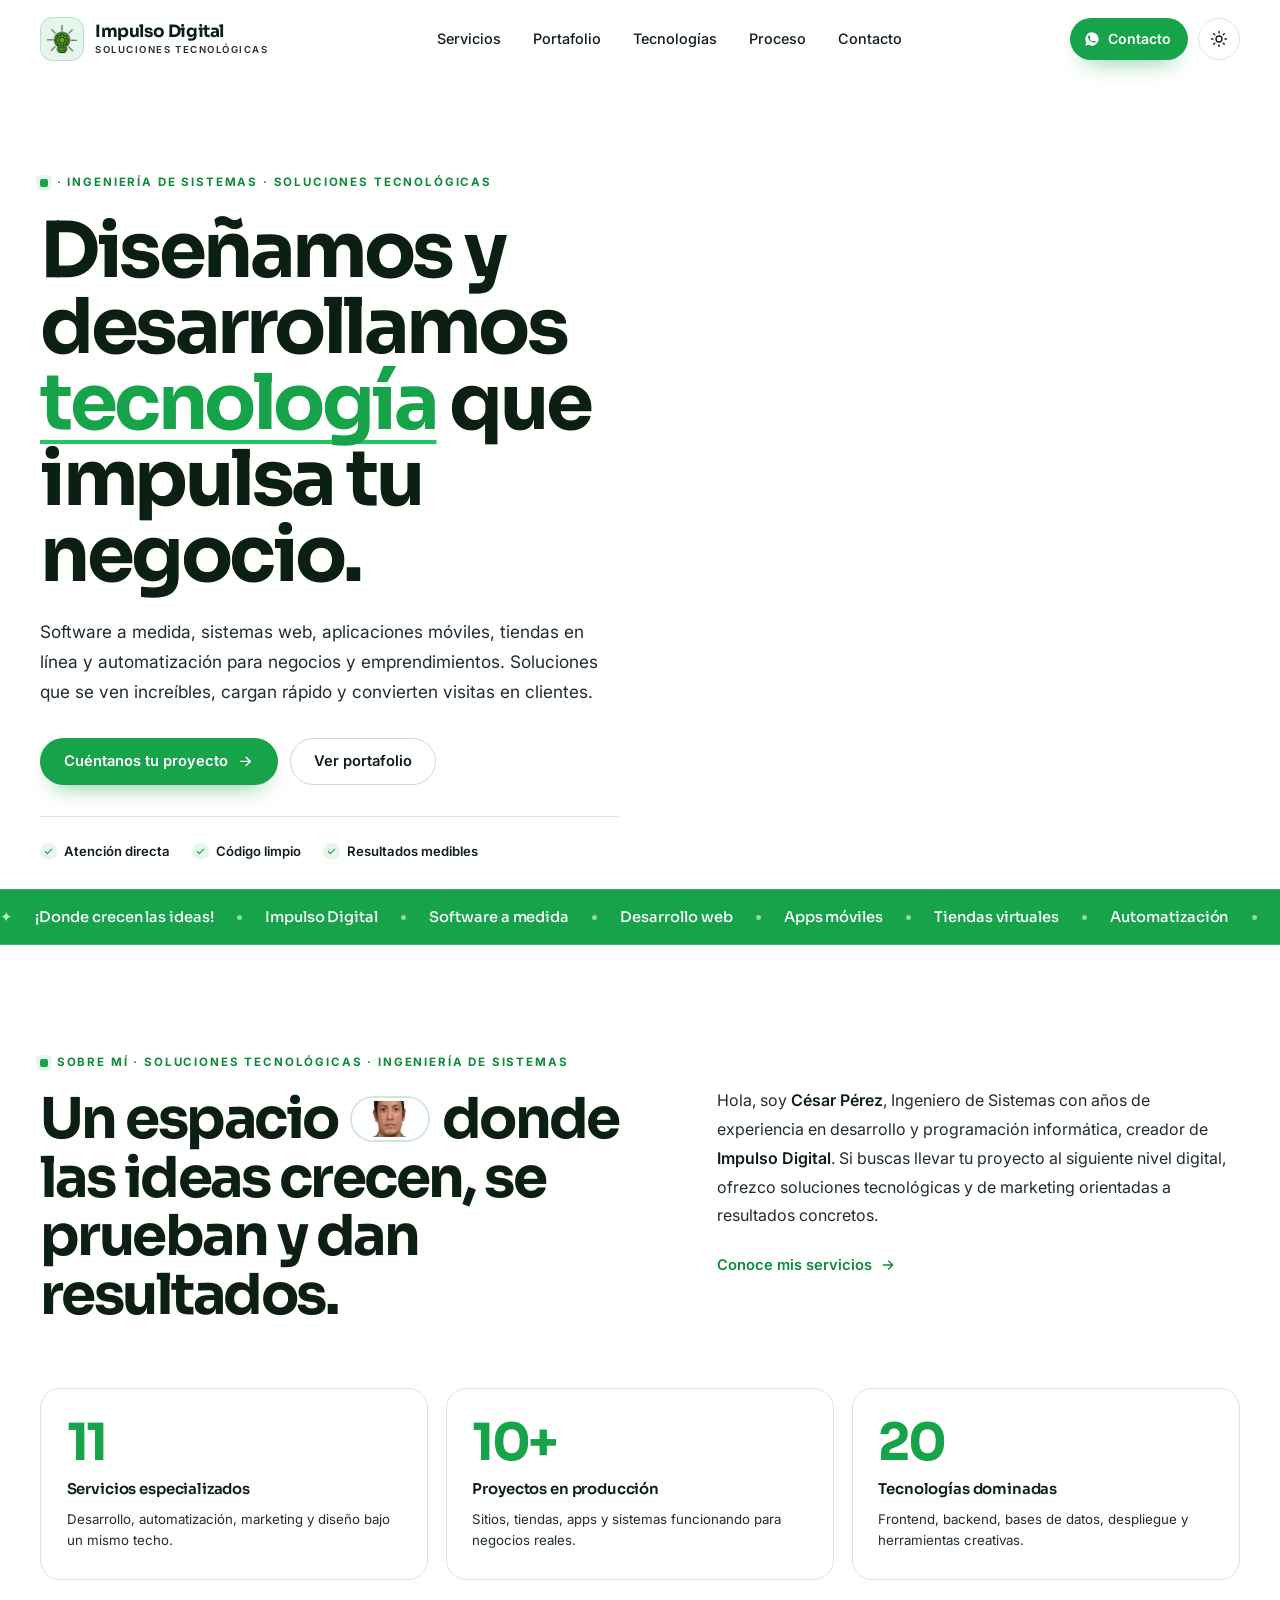
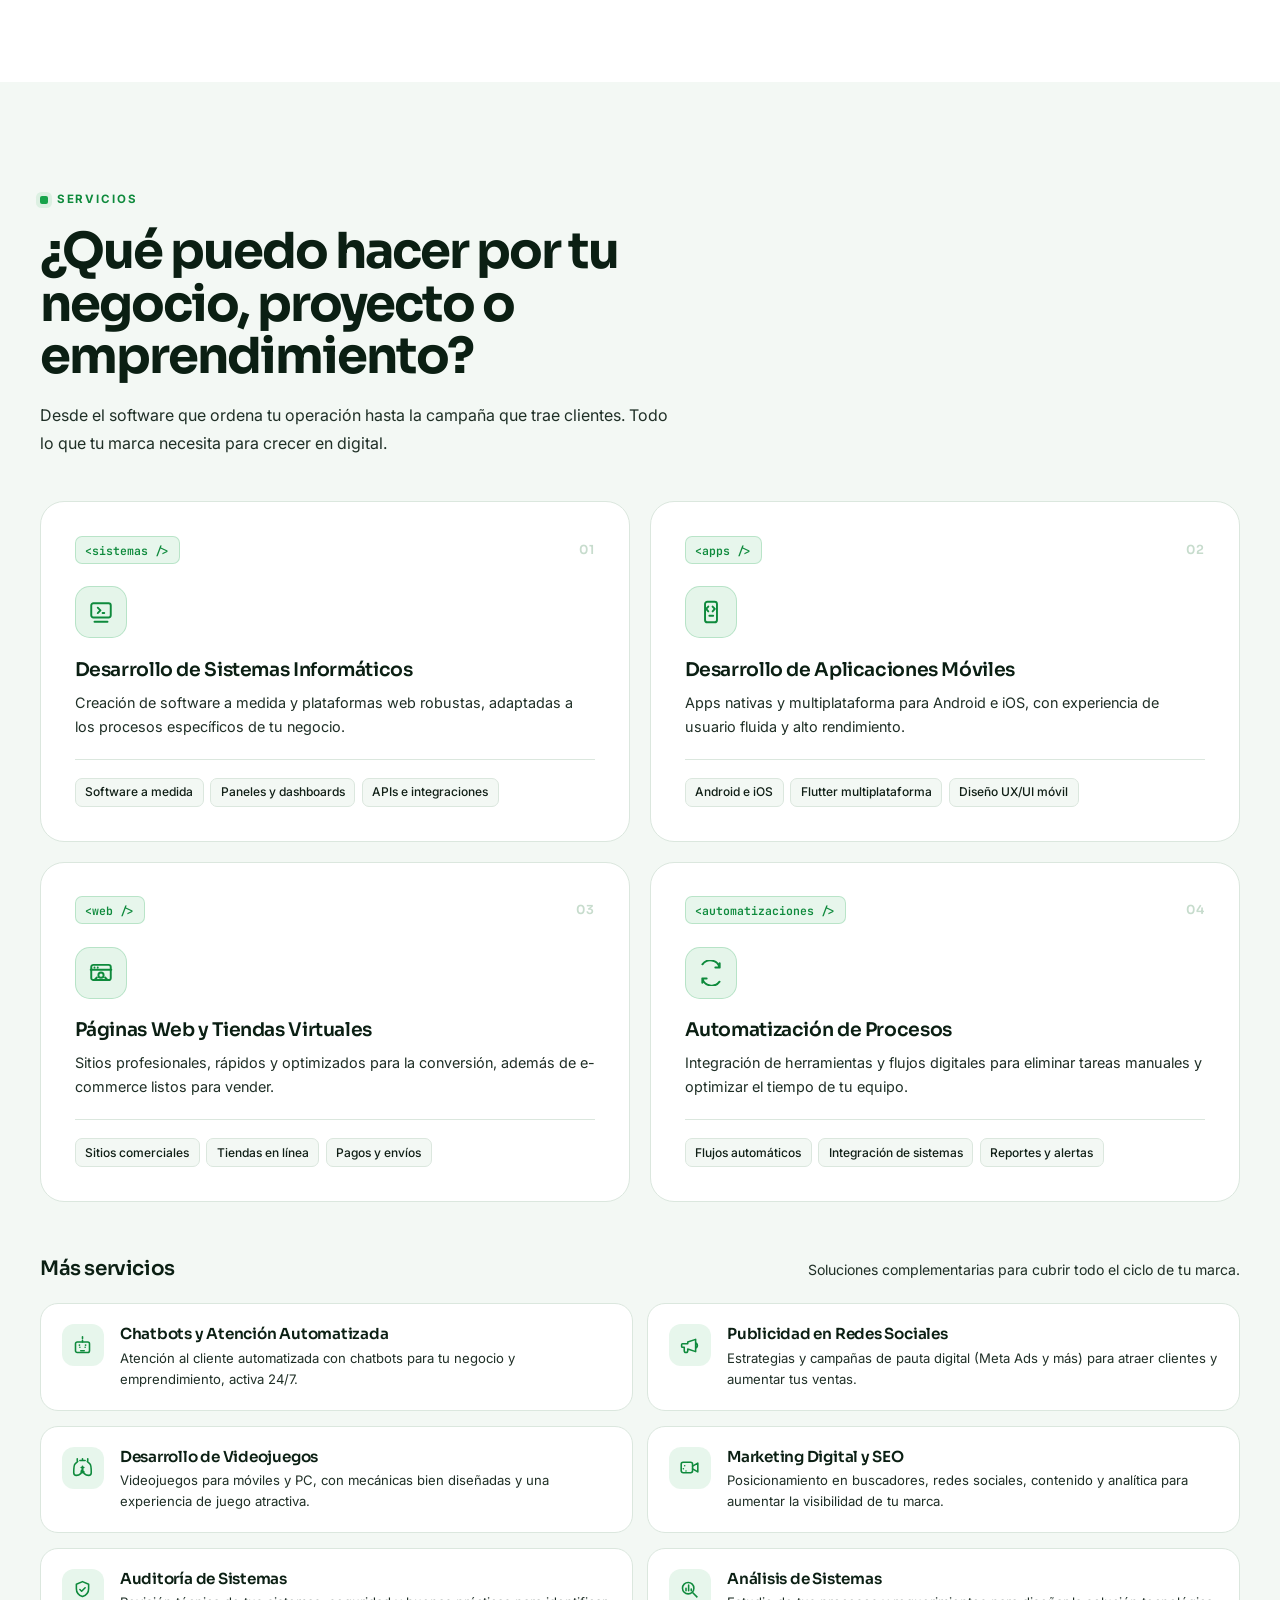
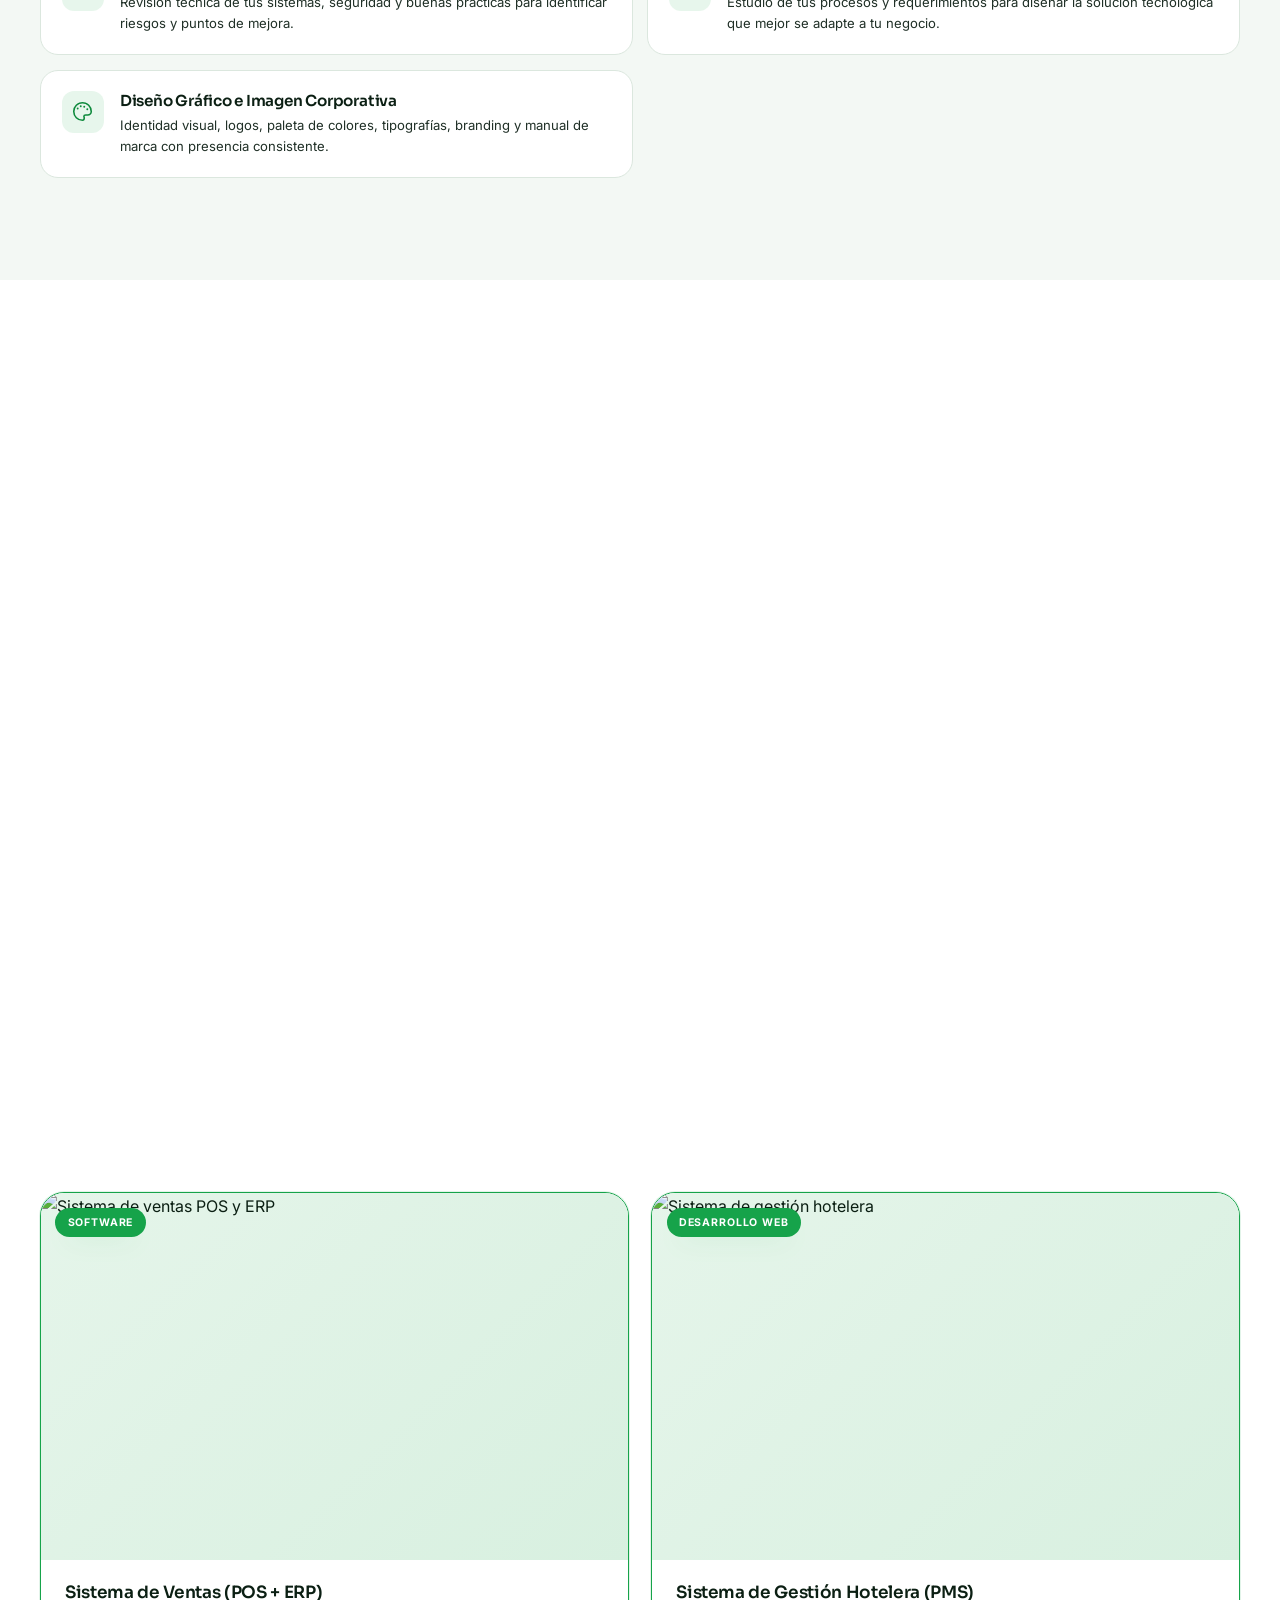
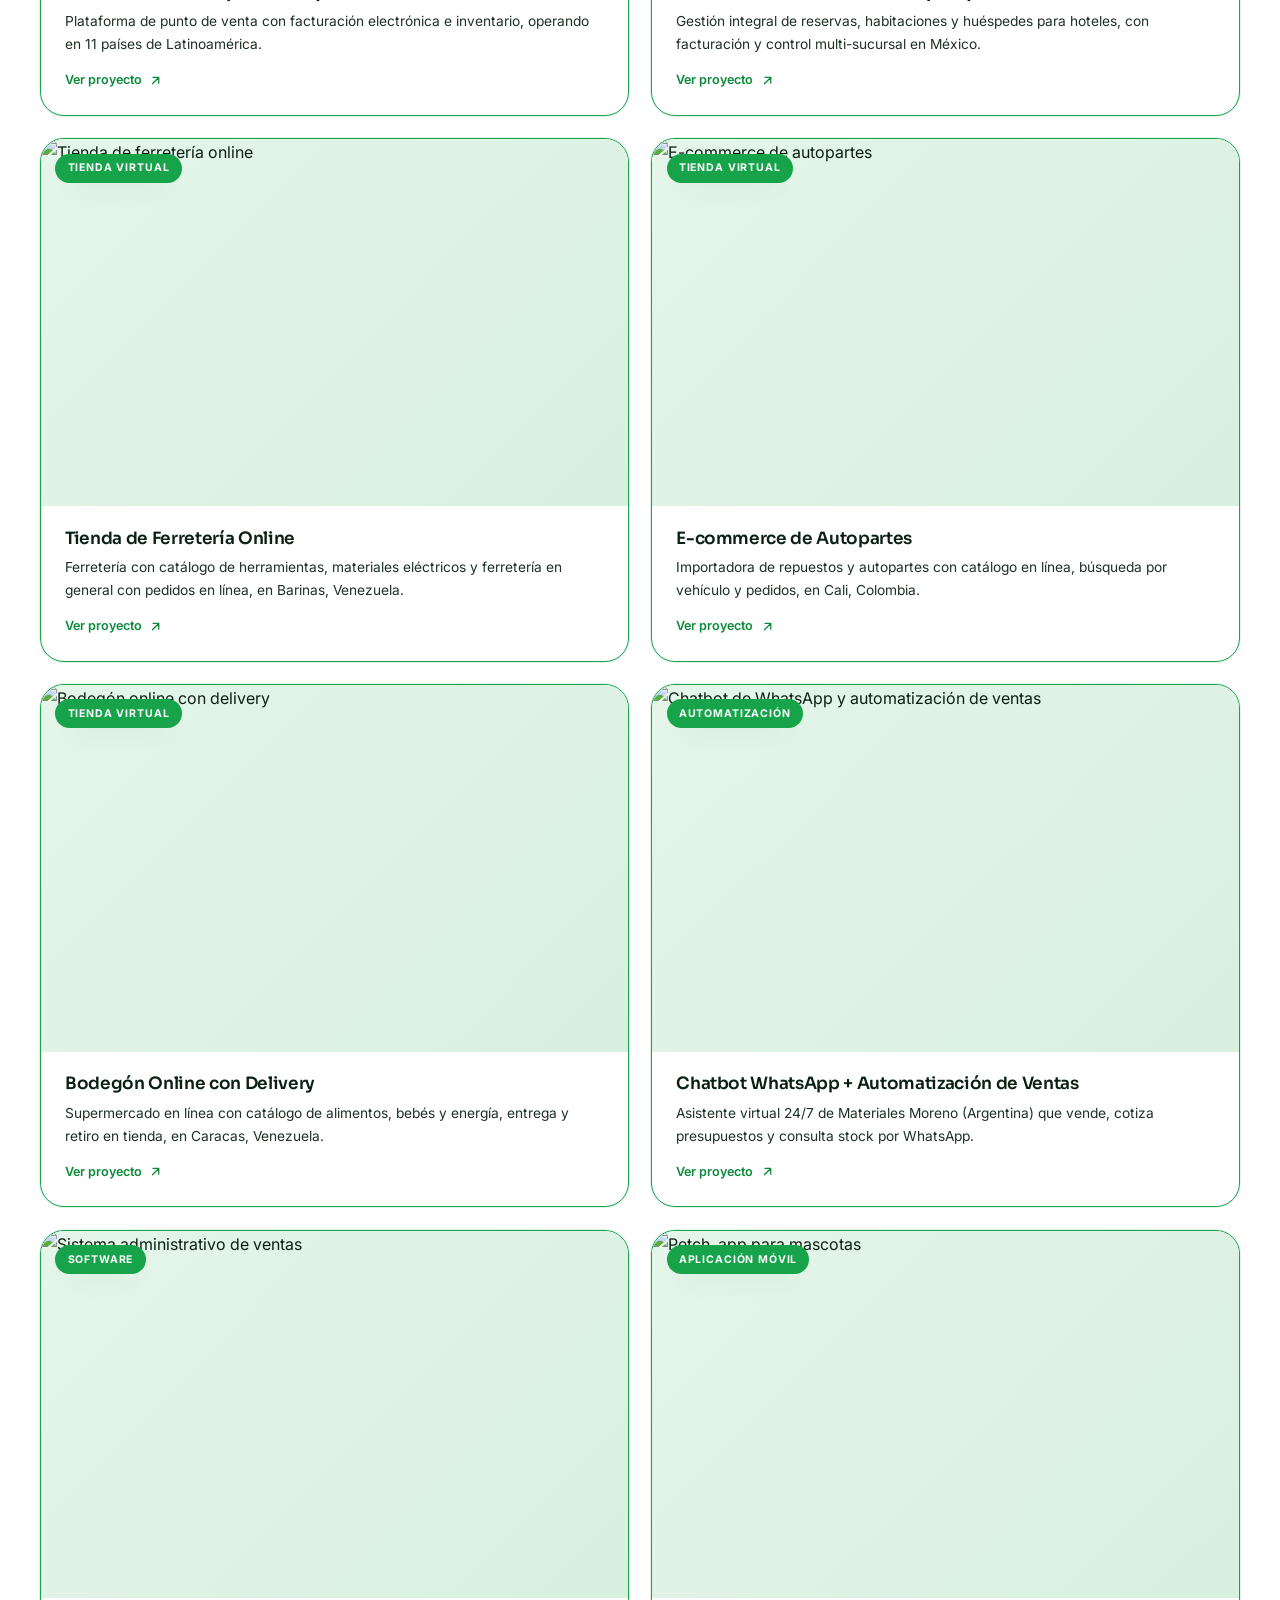
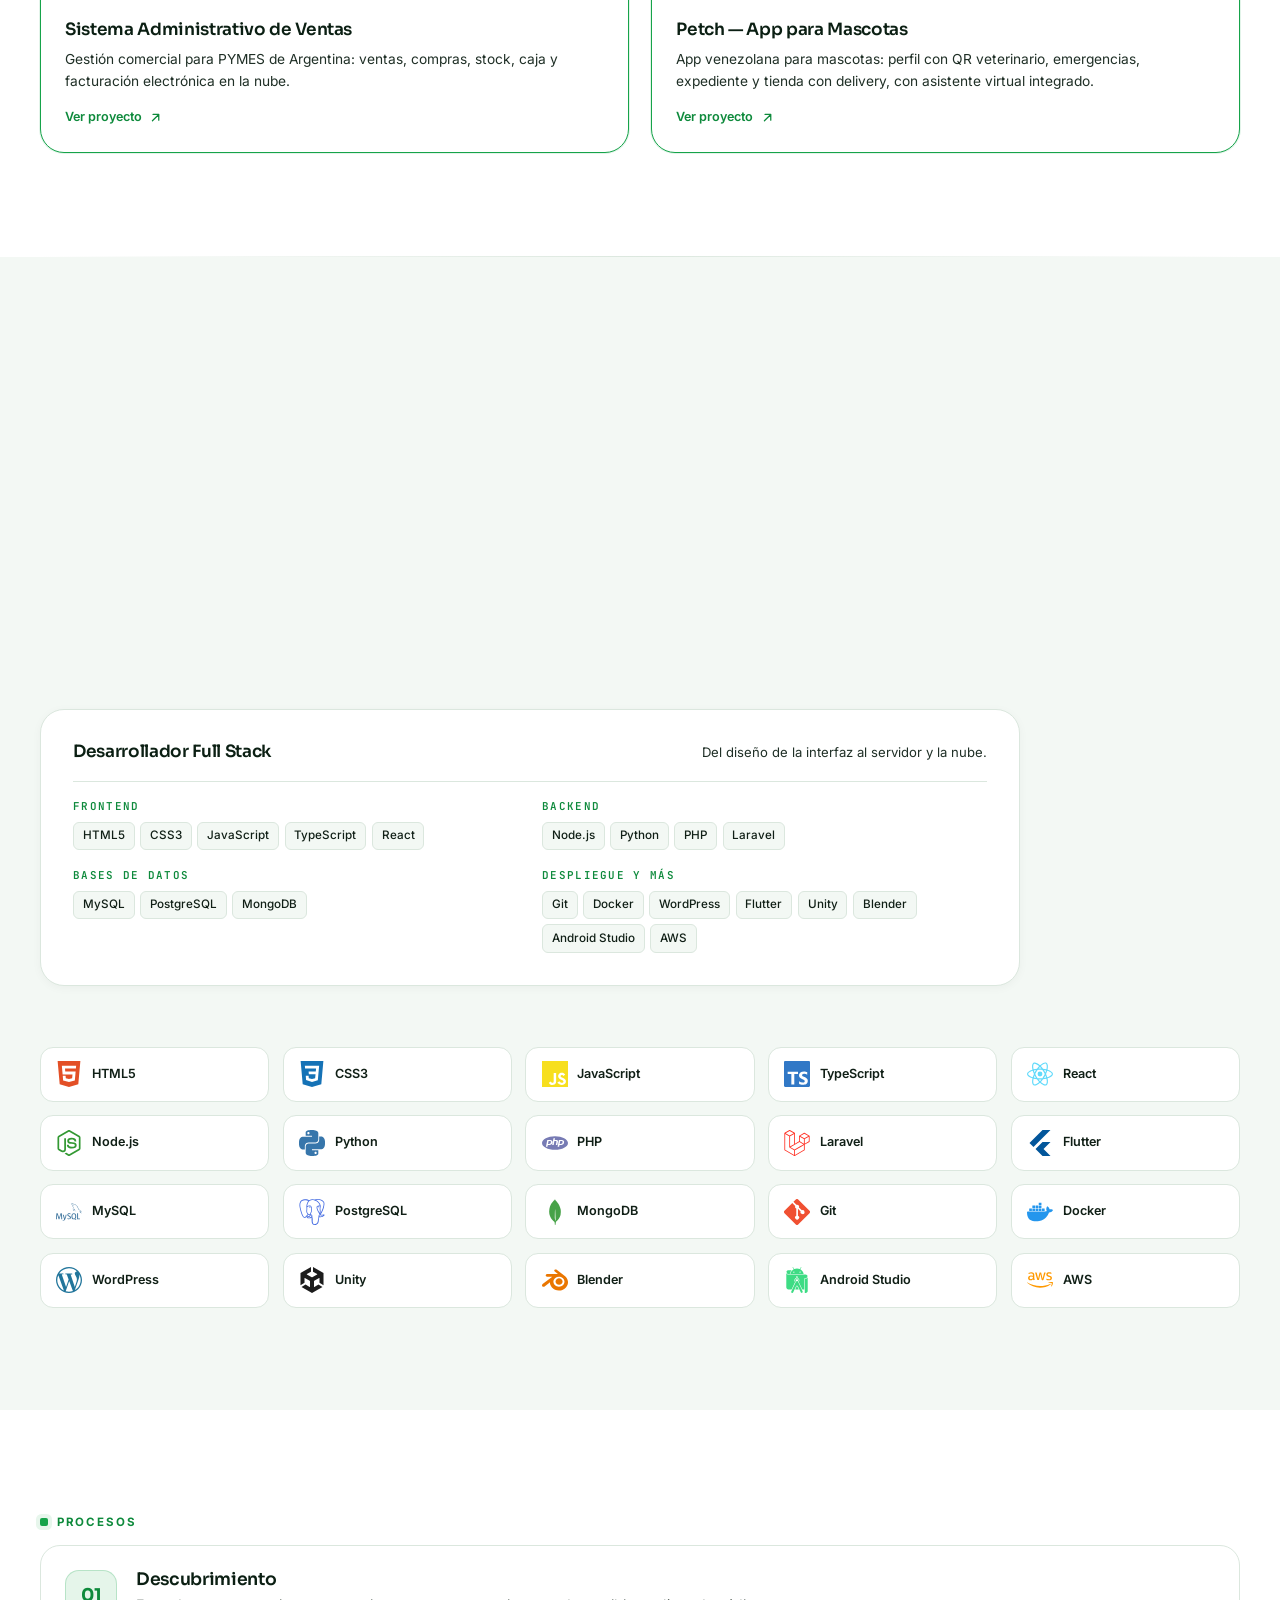
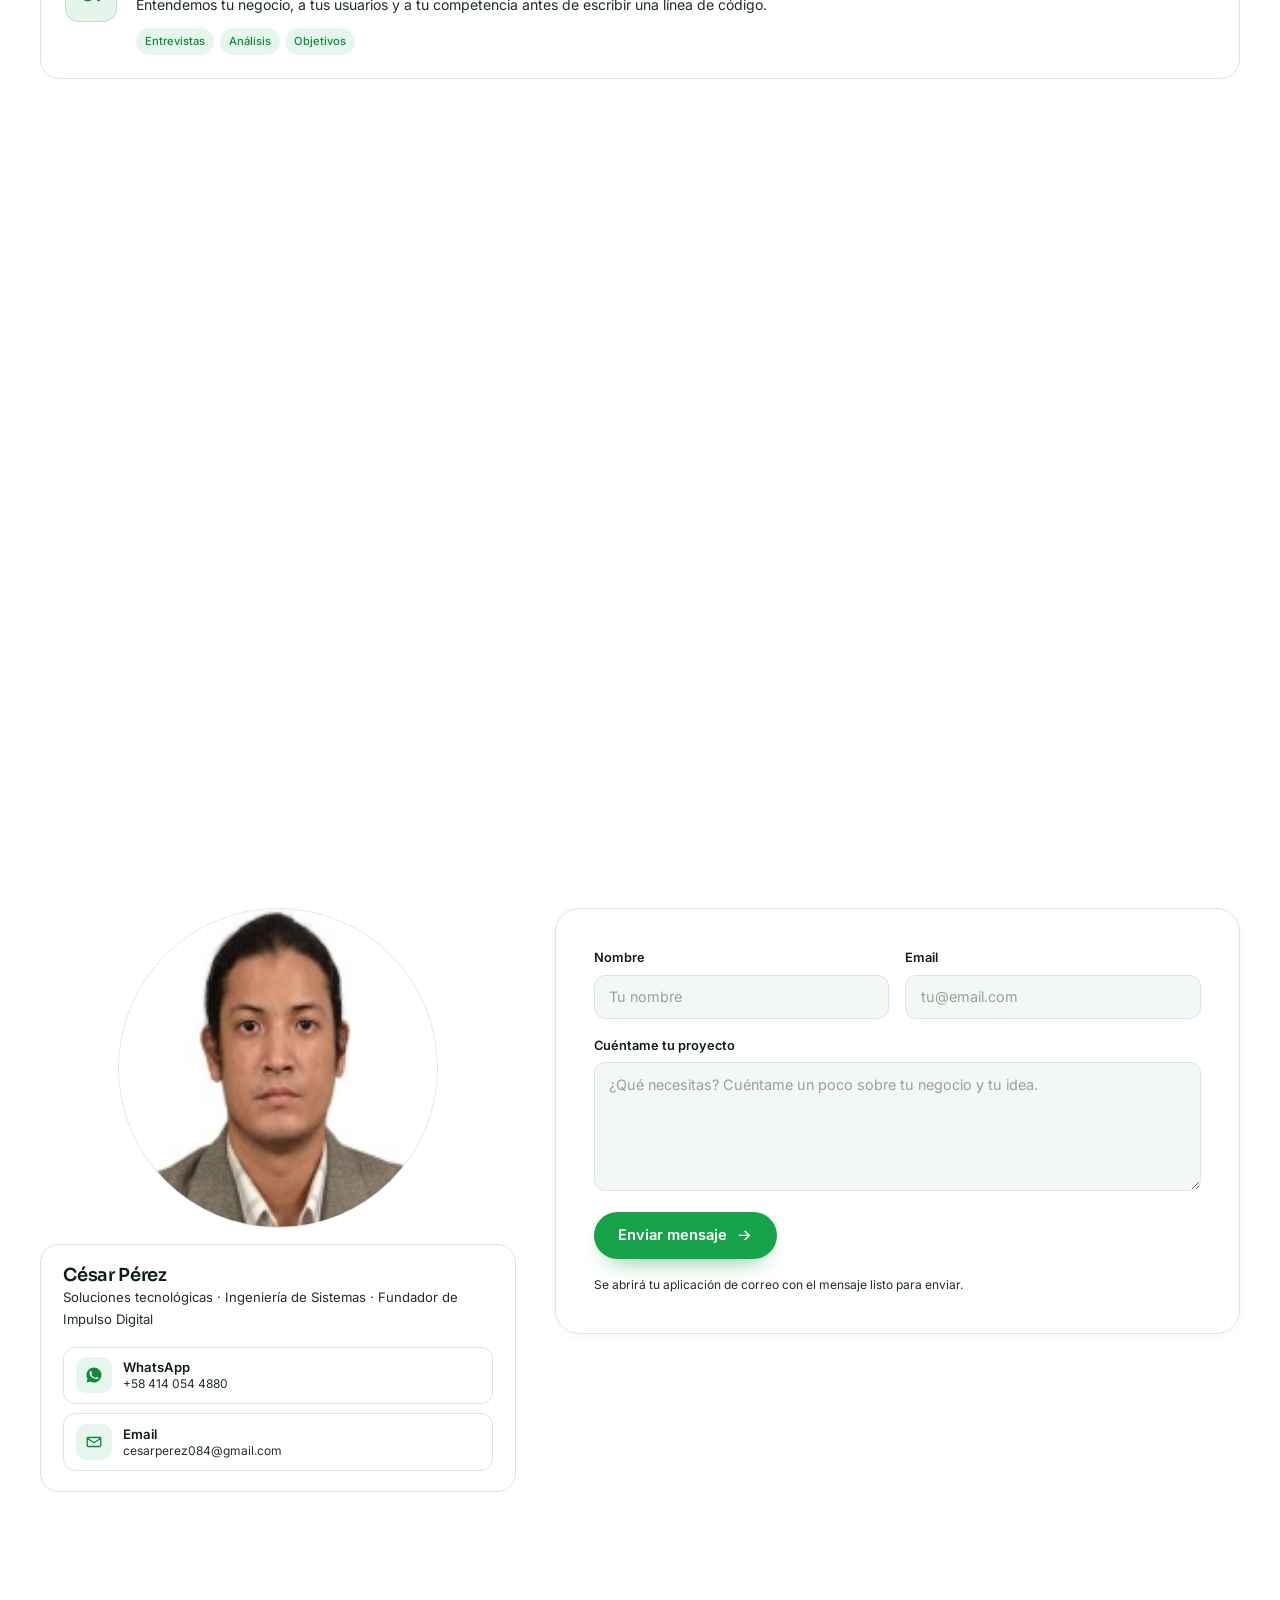
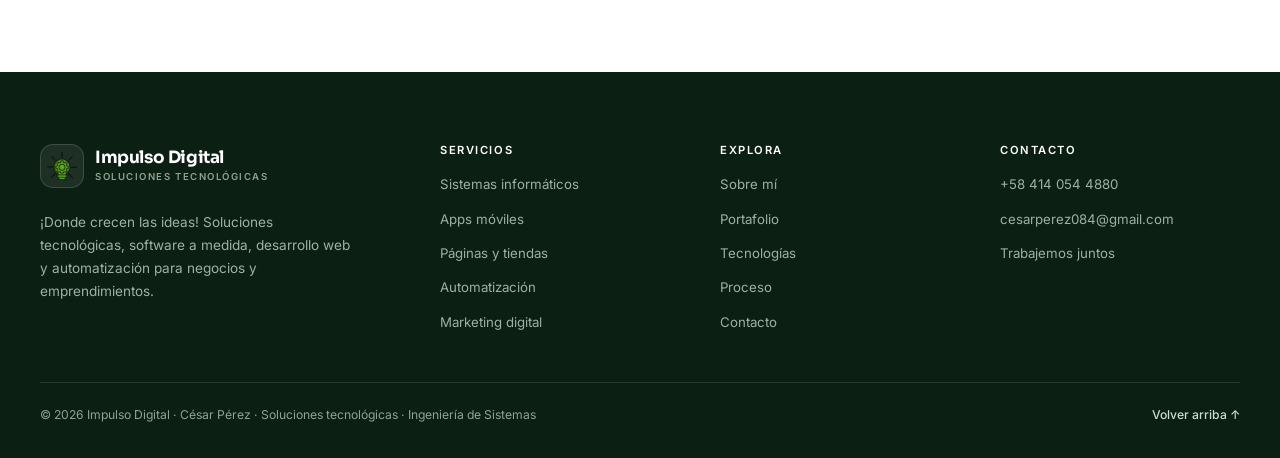
==== commit 35dfdbbc: "Add files via upload" ====
--- a/index.html
+++ b/index.html
@@ -16,7 +16,7 @@
 </head>
 <body>
 
-  <header class="site-header" id="site-header">
+<header class="site-header" id="site-header">
     <div class="container nav-inner">
       <a href="#inicio" class="logo" aria-label="Impulso Digital — Inicio">
         <img class="logo-icon" src="img/9594783.png" alt="Logo Impulso Digital">
@@ -419,17 +419,19 @@
       </div>
     </section>
 
+    <div class="section-divider" aria-hidden="true"></div>
+
     <!-- TECNOLOGÍAS -->
-
-<section id="tecnologias" class="section section-soft services">
+    <section id="tecnologias" class="section section-soft tech-section">
+  
       <div class="container">
         <div class="section-head" data-reveal>
-          <div class="tech-copy" data-reveal>
             <p class="eyebrow">Tecnologías</p>
             <h2>Años construyendo software. Y seguimos estudiando cada semana.</h2>
-            <p>Domino el desarrollo de extremo a extremo: frontend, backend, bases de datos y despliegue. Tu proyecto combina la experiencia de todos esos años con las técnicas de hoy.</p>
-
-            <div class="stack-card">
+            <p>Dominamos el desarrollo de extremo a extremo: frontend, backend, bases de datos y despliegue. Tu proyecto combina la experiencia de todos esos años con las técnicas de hoy.</p>
+        </div>
+
+            <div class="stack-card" data-reveal>
               <div class="stack-head">
                 <h3>Desarrollador Full Stack</h3>
                 <p>Del diseño de la interfaz al servidor y la nube.</p>
@@ -453,8 +455,6 @@
                 </div>
               </div>
             </div>
-          </div>
-        </div>
 
         <div class="tech-grid" data-reveal>
           <article class="tech-item"><img src="img/html5.svg" alt="HTML5"><span>HTML5</span></article>
@@ -485,11 +485,10 @@
    
 
 
-<section id="proceso" class="section section-soft services">
+<section id="proceso" class="section services">
       <div class="container">
-        <div class="section-head" data-reveal>
-          <div class="tech-copy" data-reveal>
           <div class="process-steps">
+                     <p class="eyebrow">Procesos</p>
             <article class="process-step" data-reveal>
               <span class="step-num">01</span>
               <div>
--- a/css/styles.css
+++ b/css/styles.css
@@ -211,17 +211,17 @@
 .site-header {
   position: sticky;
   top: 0;
-  z-index: 100;
-  background: rgba(255, 255, 255, 0.86);
-  -webkit-backdrop-filter: blur(16px);
-  backdrop-filter: blur(16px);
-  border-bottom: 1px solid transparent;
-  transition: border-color 0.25s ease, box-shadow 0.25s ease;
+  z-index: 10;
+  background: rgba(255, 255, 255, 0.98);
+  -webkit-backdrop-filter: blur(12px);
+  backdrop-filter: blur(12px);
+  border-bottom: none;
+  transition: box-shadow 0.25s ease, background 0.25s ease, border-color 0.25s ease;
 }
 
 .site-header.scrolled {
-  border-bottom-color: var(--line);
-  box-shadow: 0 14px 40px -30px rgba(11, 31, 19, 0.45);
+  border-bottom: none;
+  box-shadow: 0 10px 30px -24px rgba(15, 23, 42, 0.4);
 }
 
 .nav-inner {
@@ -739,7 +739,22 @@
 /* ---------- Secciones ---------- */
 
 .section { padding: clamp(4rem, 8vw, 7rem) 0; }
+.section-divider {
+  height: 1px;
+  width: min(var(--maxw), 100% - clamp(1.5rem, 6vw, 4rem));
+  margin: 0 auto;
+  background: linear-gradient(90deg, transparent, var(--line), transparent);
+}
 .section-soft { background: var(--bg-soft); }
+
+.tech-section {
+  padding-top: clamp(4.5rem, 9vw, 6.5rem);
+}
+
+.tech-section .section-head {
+  max-width: 760px;
+  margin-bottom: clamp(2rem, 5vw, 3rem);
+}
 
 .section-head { max-width: 760px; }
 
@@ -1285,6 +1300,15 @@
   letter-spacing: -0.04em;
 }
 
+.tech-section .stack-card {
+  margin-top: clamp(2rem, 4vw, 2.8rem);
+  max-width: 980px;
+}
+
+.tech-section .tech-grid {
+  margin-top: clamp(2.5rem, 5vw, 3.8rem);
+}
+
 .tech-copy .stack-card { margin-left: 0; margin-right: 0; }
 
 .tech-copy > p:not(.eyebrow) {
@@ -1292,6 +1316,15 @@
   font-size: 0.98rem;
   line-height: 1.75;
   color: var(--muted);
+}
+
+.tech-section .stack-card {
+  margin-top: clamp(2rem, 4vw, 2.8rem);
+  max-width: 980px;
+}
+
+.tech-section .tech-grid {
+  margin-top: clamp(2.5rem, 5vw, 3.8rem);
 }
 
 .stack-card {
@@ -1936,7 +1969,7 @@
 
 @media (max-width: 1080px) {
   .nav-menu { gap: 1.4rem; }
-  .tech-grid { grid-template-columns: repeat(4, minmax(0, 1fr)); }
+  .tech-grid { grid-template-columns: repeat(auto-fit, minmax(160px, 1fr)); }
   .footer-grid { grid-template-columns: 1.3fr repeat(3, 1fr); gap: 2rem; }
   .tech-layout { grid-template-columns: 0.9fr 1.1fr; }
 }
@@ -2024,7 +2057,7 @@
 
   .projects-grid { grid-template-columns: 1fr; }
 
-  .tech-grid { grid-template-columns: repeat(3, minmax(0, 1fr)); }
+  .tech-grid { grid-template-columns: repeat(auto-fit, minmax(150px, 1fr)); }
 
   .section-head-row { align-items: flex-start; flex-direction: column; gap: 1.2rem; }
 
@@ -2077,9 +2110,9 @@
   .about-left h2 { font-size: clamp(1.85rem, 9vw, 2.4rem); }
   .stat { padding: 1.4rem 1.3rem; }
 
-  .tech-grid { grid-template-columns: repeat(2, minmax(0, 1fr)); }
-  .tech-item { padding: 0.75rem 0.8rem; gap: 0.5rem; }
-  .tech-item span { font-size: 0.74rem; }
+  .tech-grid { grid-template-columns: repeat(auto-fit, minmax(140px, 1fr)); }
+  .tech-item { padding: 0.8rem 0.9rem; gap: 0.6rem; }
+  .tech-item span { font-size: 0.76rem; }
 
   .stack-groups { grid-template-columns: 1fr; }
 
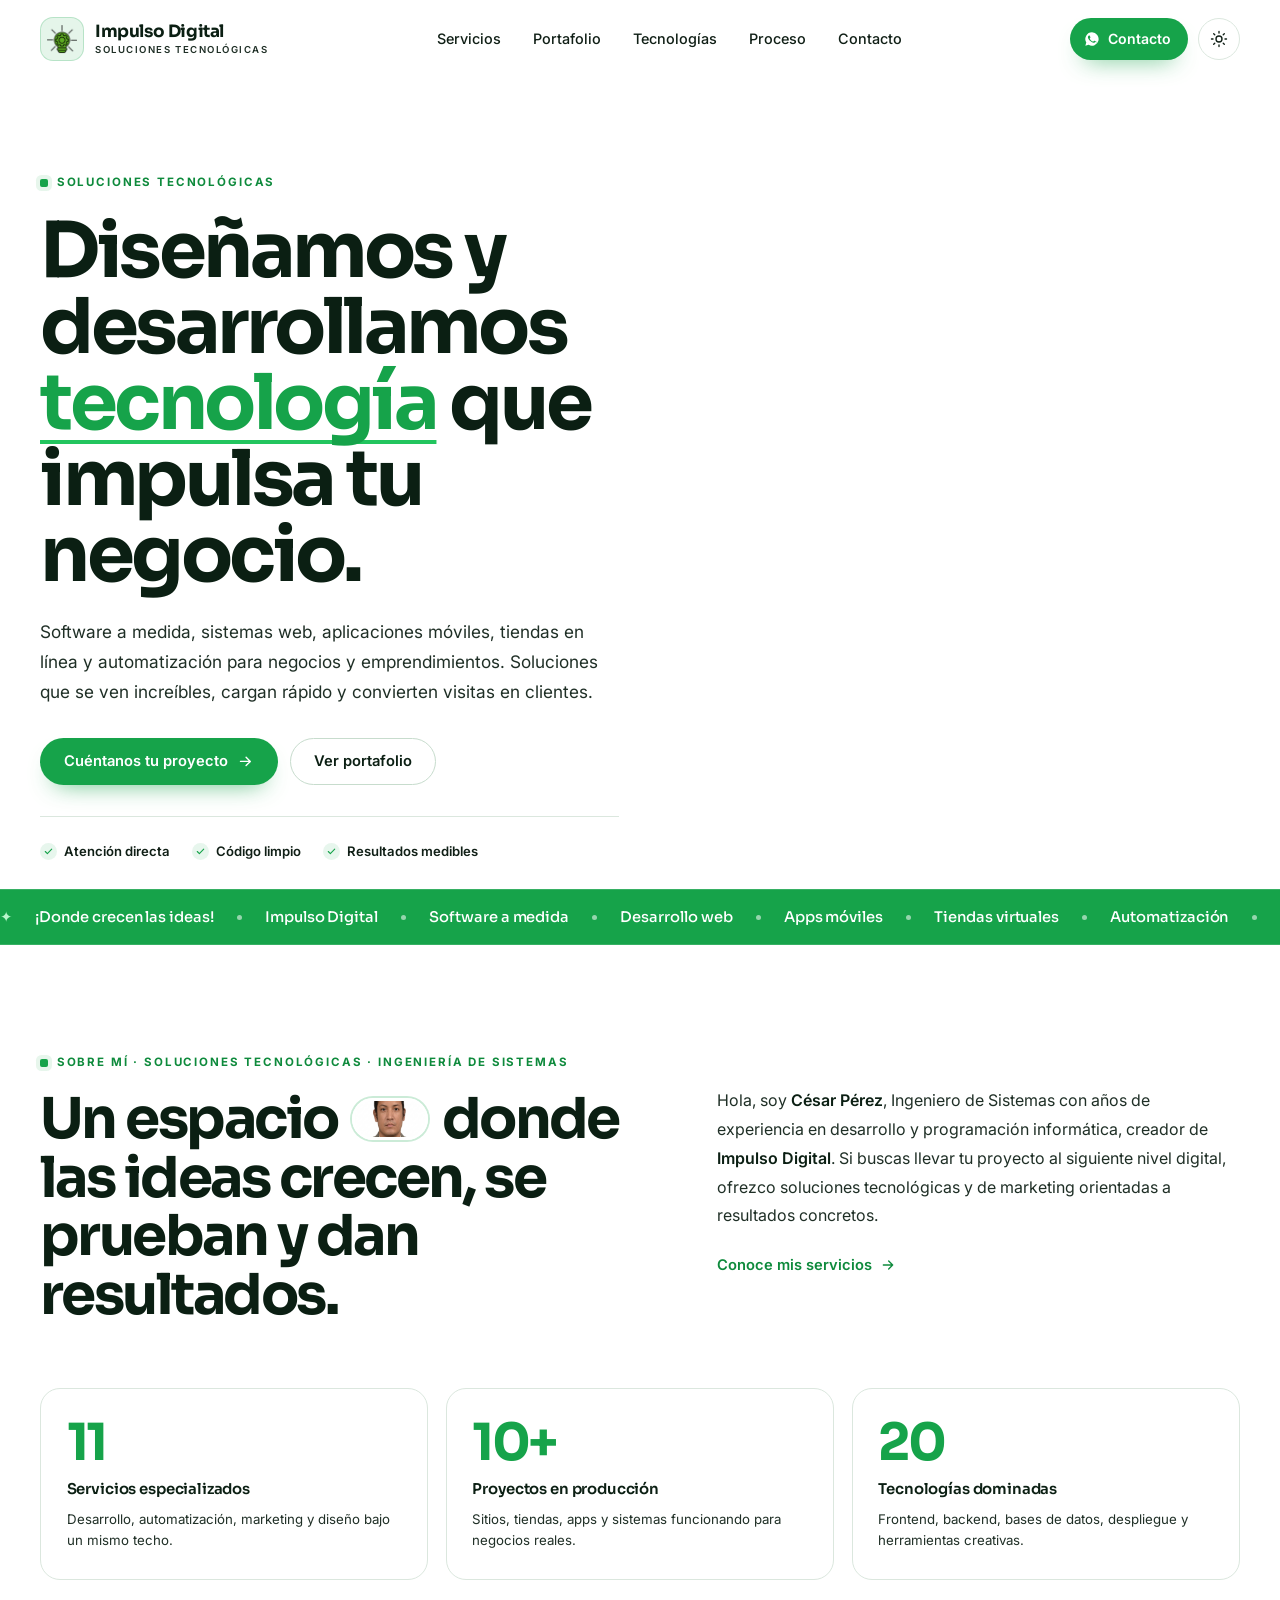
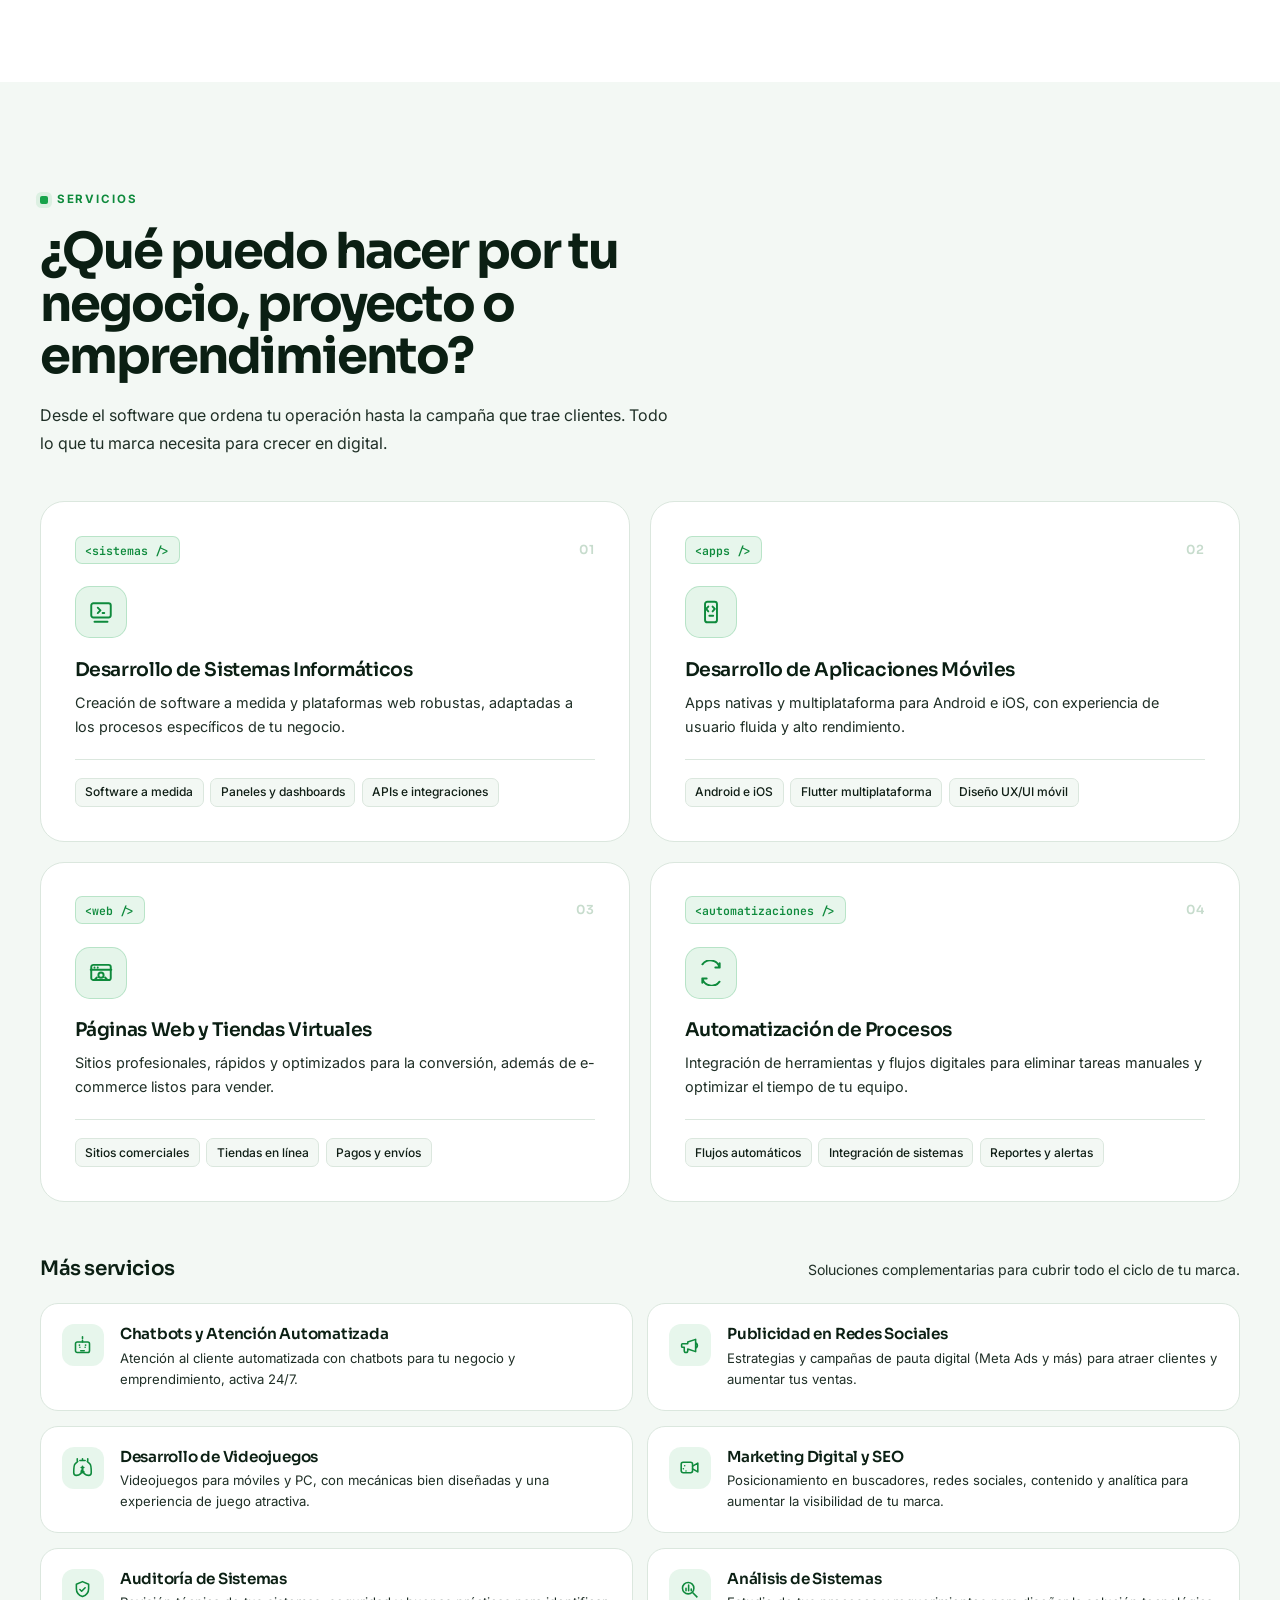
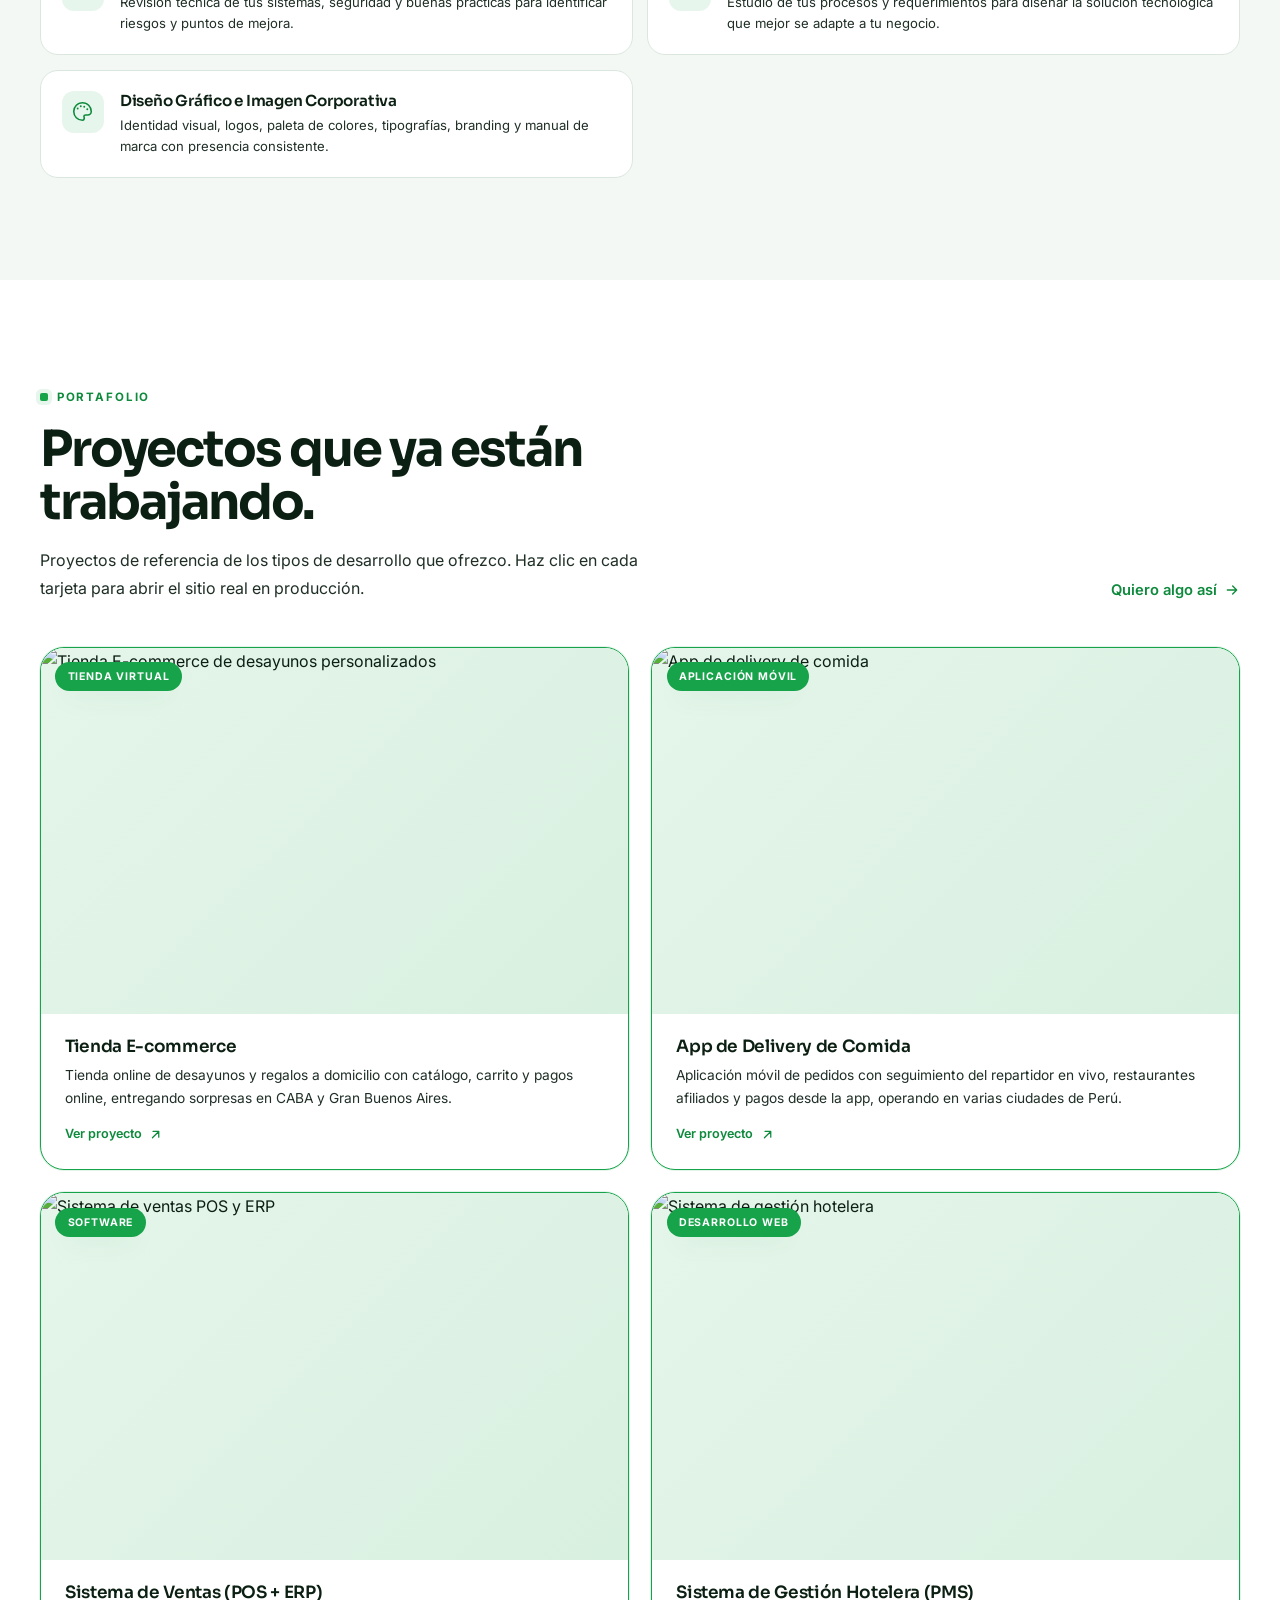
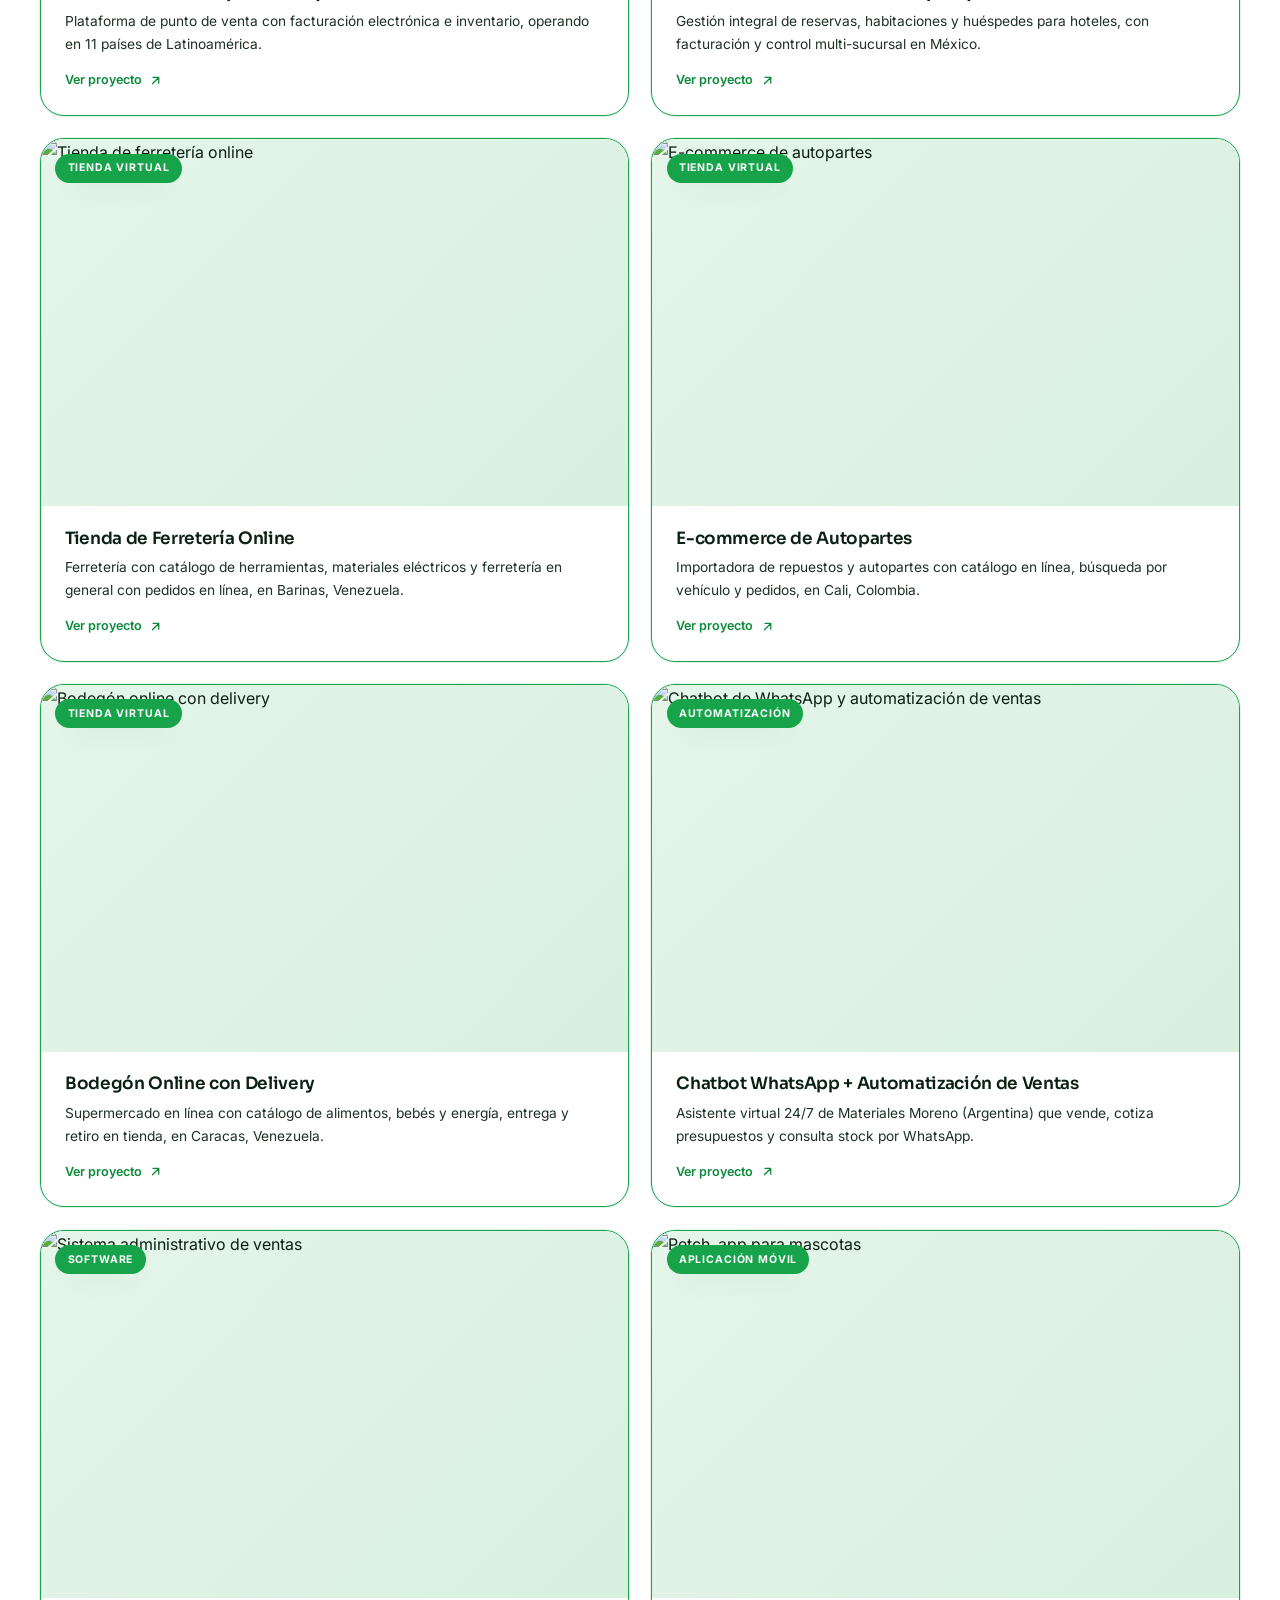
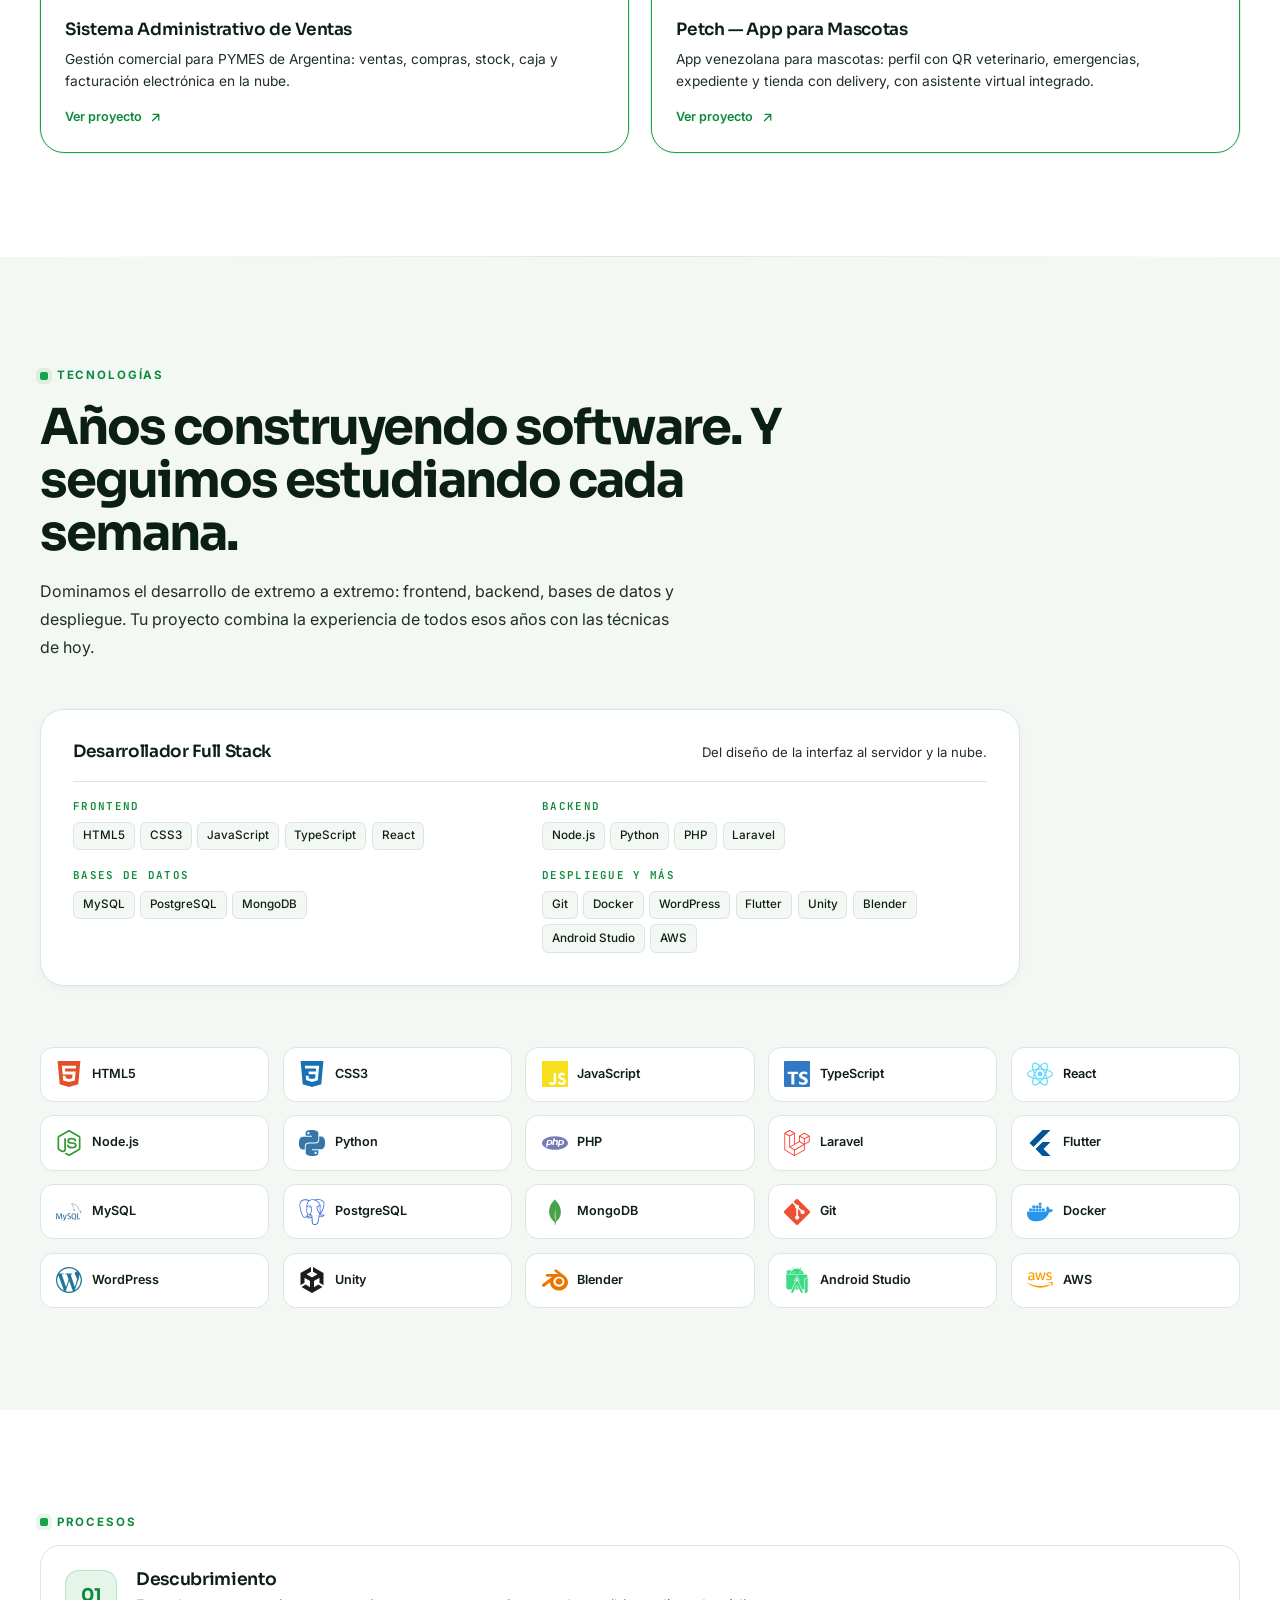
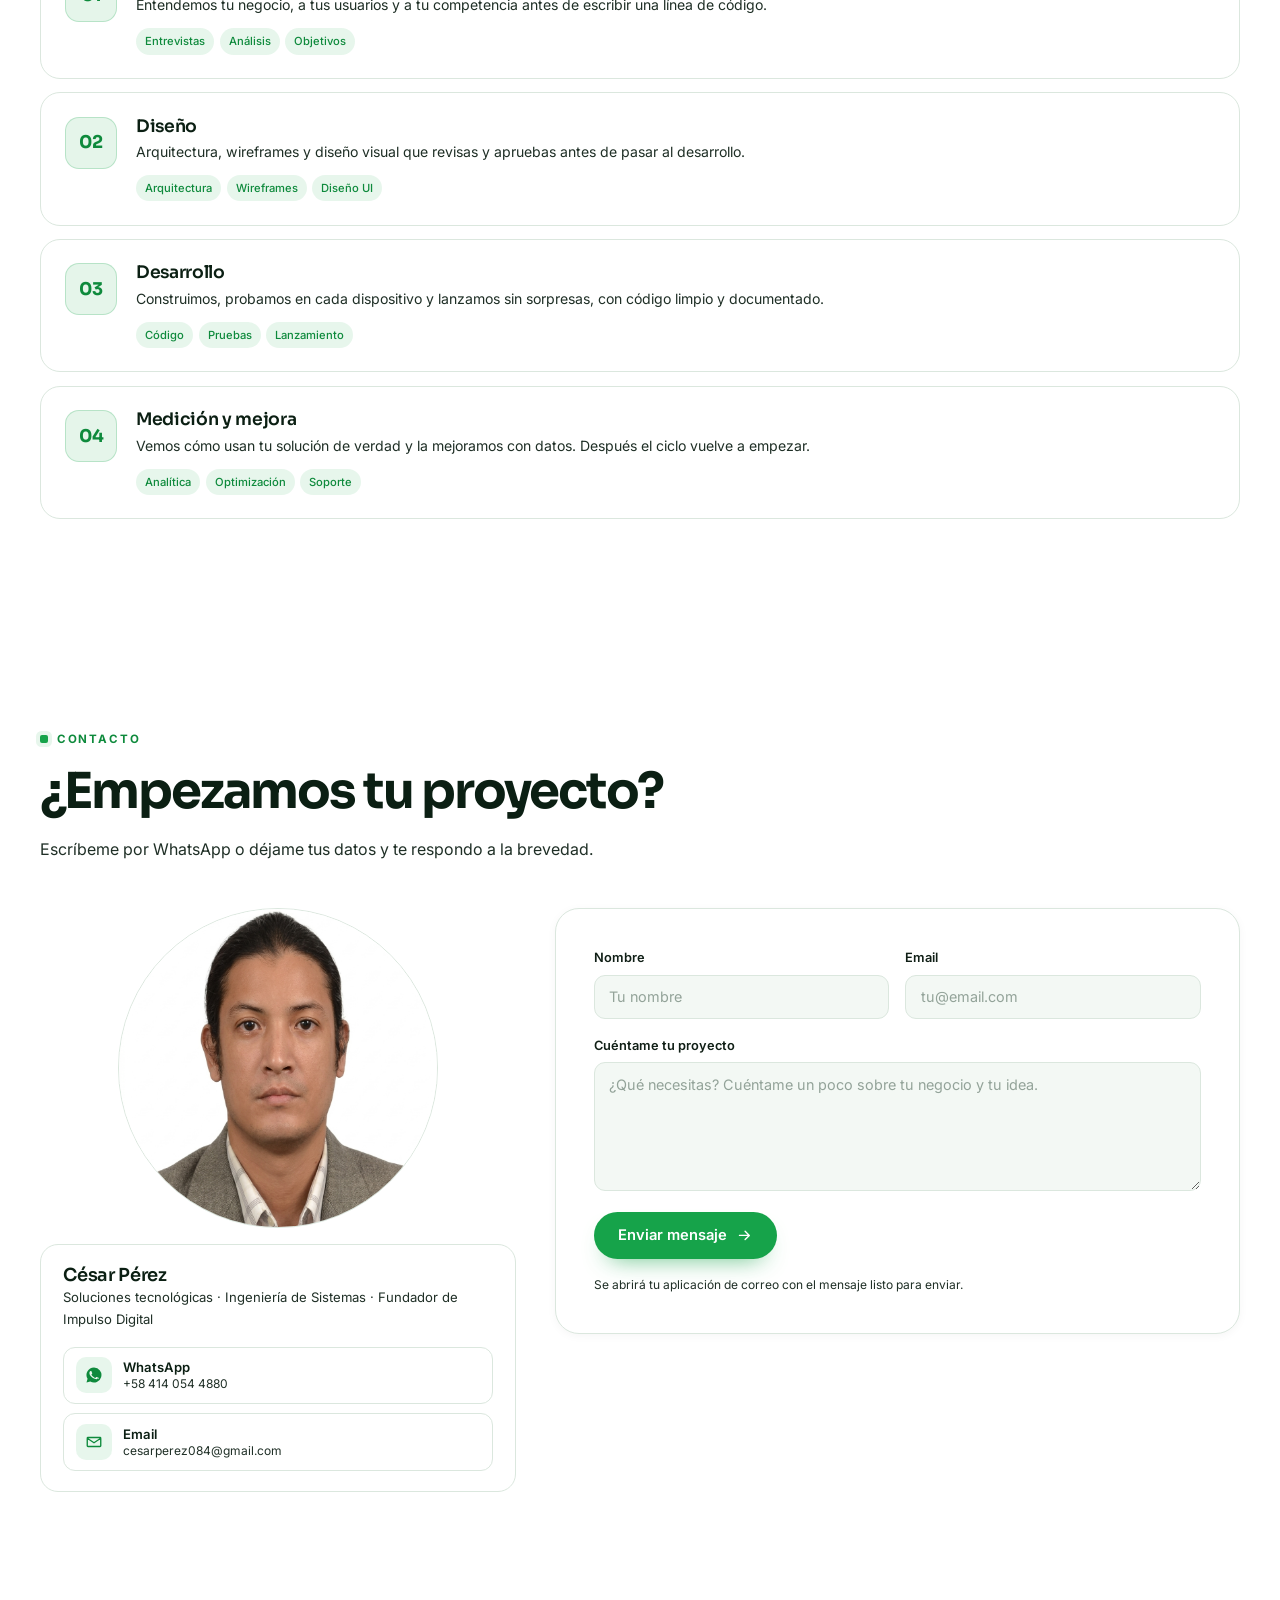
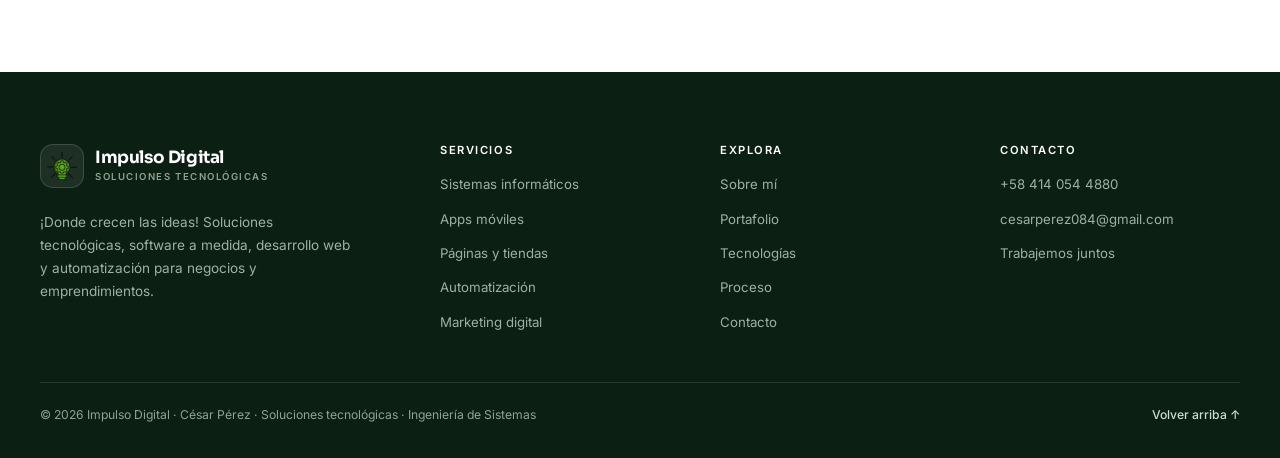
==== commit 52776df1: "Add files via upload" ====
--- a/index.html
+++ b/index.html
@@ -55,7 +55,7 @@
     <section id="inicio" class="hero">
       <div class="container hero-grid">
         <div class="hero-copy" data-reveal>
-          <p class="eyebrow"> · Ingeniería de Sistemas · Soluciones tecnológicas</p>
+          <p class="eyebrow">Soluciones tecnológicas</p>
           <h1>Diseñamos y desarrollamos <em>tecnología</em> que impulsa tu negocio.</h1>
           <p class="hero-sub">Software a medida, sistemas web, aplicaciones móviles, tiendas en línea y automatización para negocios y emprendimientos. Soluciones que se ven increíbles, cargan rápido y convierten visitas en clientes.</p>
 
@@ -71,6 +71,7 @@
             <li><svg viewBox="0 0 24 24" aria-hidden="true"><use href="#check"></use></svg>Atención directa</li>
             <li><svg viewBox="0 0 24 24" aria-hidden="true"><use href="#check"></use></svg>Código limpio</li>
             <li><svg viewBox="0 0 24 24" aria-hidden="true"><use href="#check"></use></svg>Resultados medibles</li>
+           
           </ul>
           <br>
         </div>
@@ -119,7 +120,7 @@
         <div class="about-grid">
           <div class="about-left" data-reveal>
             <p class="eyebrow">Sobre mí · Soluciones tecnológicas · Ingeniería de Sistemas</p>
-            <h2>Un espacio <span class="inline-photo"><img src="cesar.jpg" alt="César Pérez" loading="lazy"></span> donde las ideas crecen, se prueban y dan resultados.</h2>
+            <h2>Un espacio <span class="inline-photo"><img src="cesarhd1.jfif" alt="César Pérez" loading="lazy"></span> donde las ideas crecen, se prueban y dan resultados.</h2>
           </div>
           <div class="about-right" data-reveal>
             <p>Hola, soy <strong>César Pérez</strong>, Ingeniero de Sistemas con años de experiencia en desarrollo y programación informática, creador de <strong>Impulso Digital</strong>. Si buscas llevar tu proyecto al siguiente nivel digital, ofrezco soluciones tecnológicas y de marketing orientadas a resultados concretos.</p>
@@ -540,7 +541,7 @@
         <div class="contact-grid">
           <div class="contact-profile" data-reveal>
             <div class="profile-photo profile-photo-sm">
-              <img src="cesar.jpg" alt="César Augusto Pérez González" loading="lazy">
+              <img src="cesarhd1.jfif" alt="César Augusto Pérez González" loading="lazy">
             </div>
             <div class="profile-card">
               <h3>César Pérez</h3>
